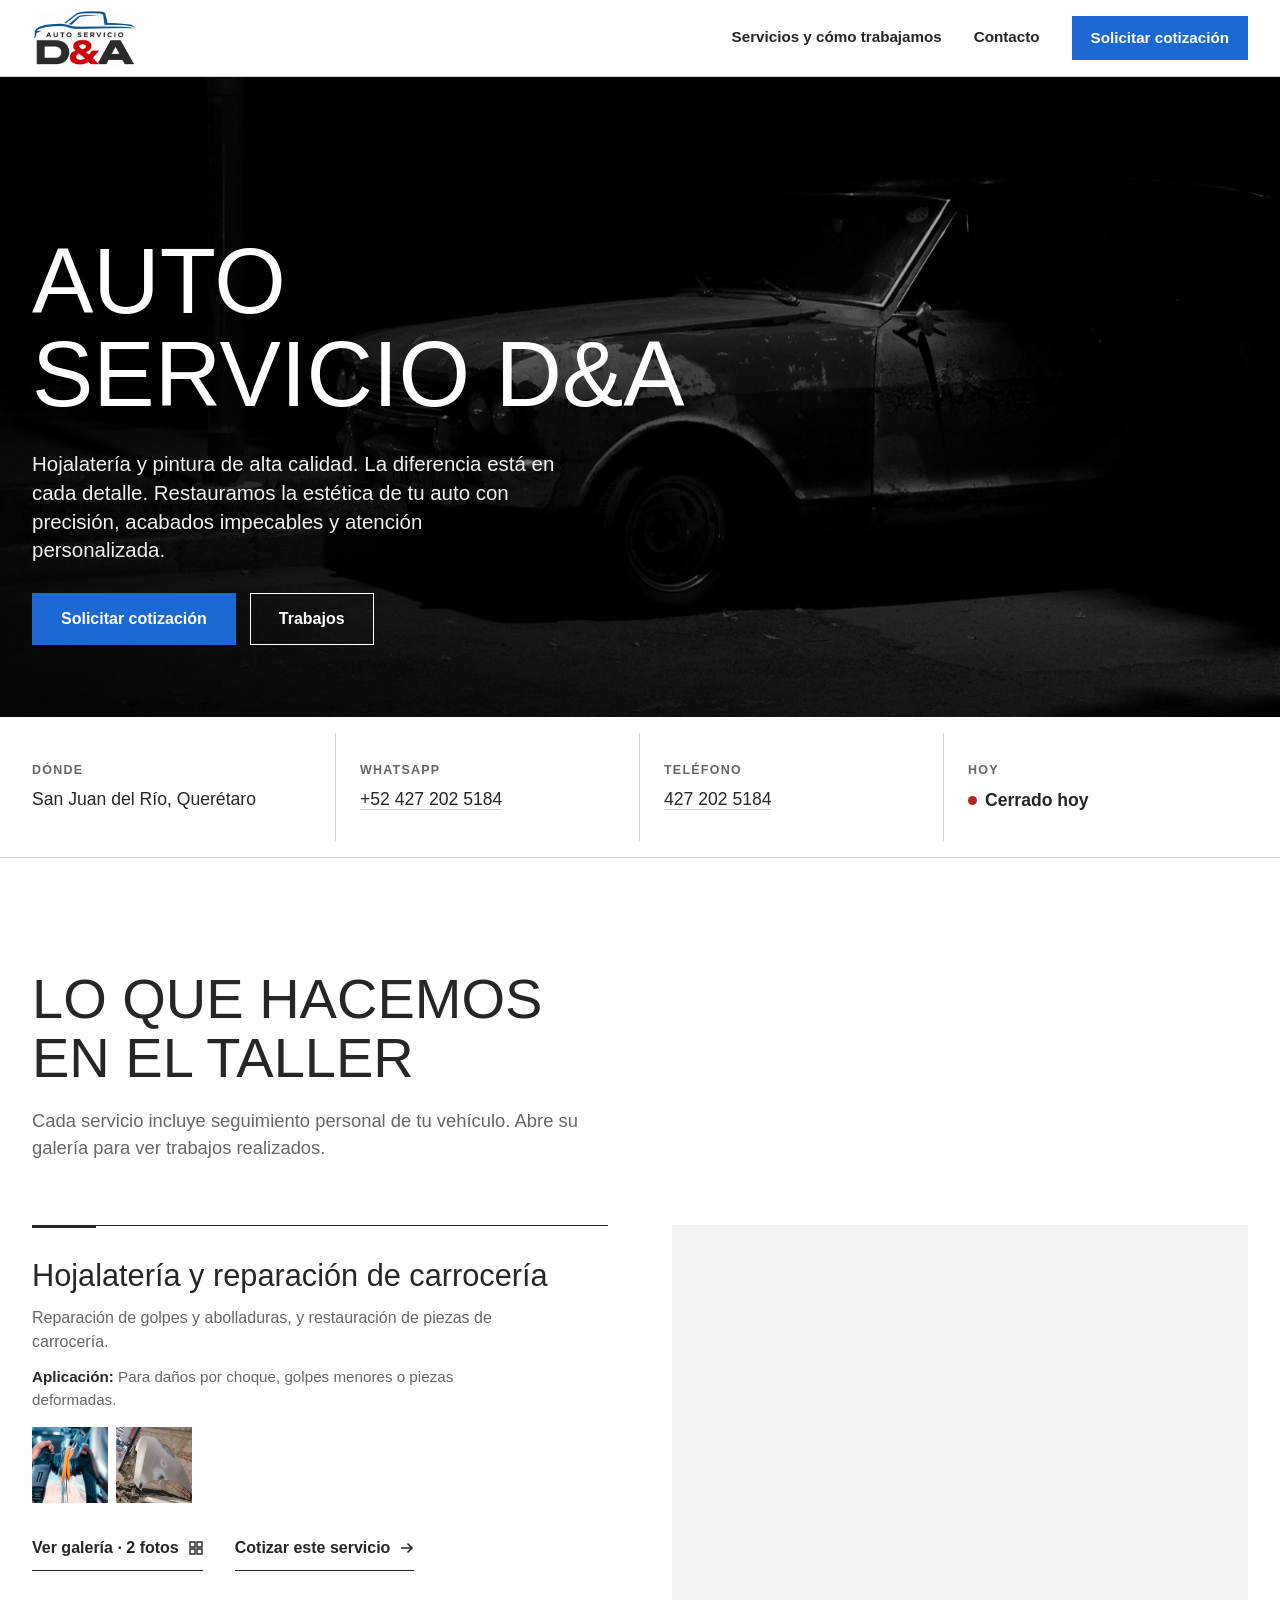
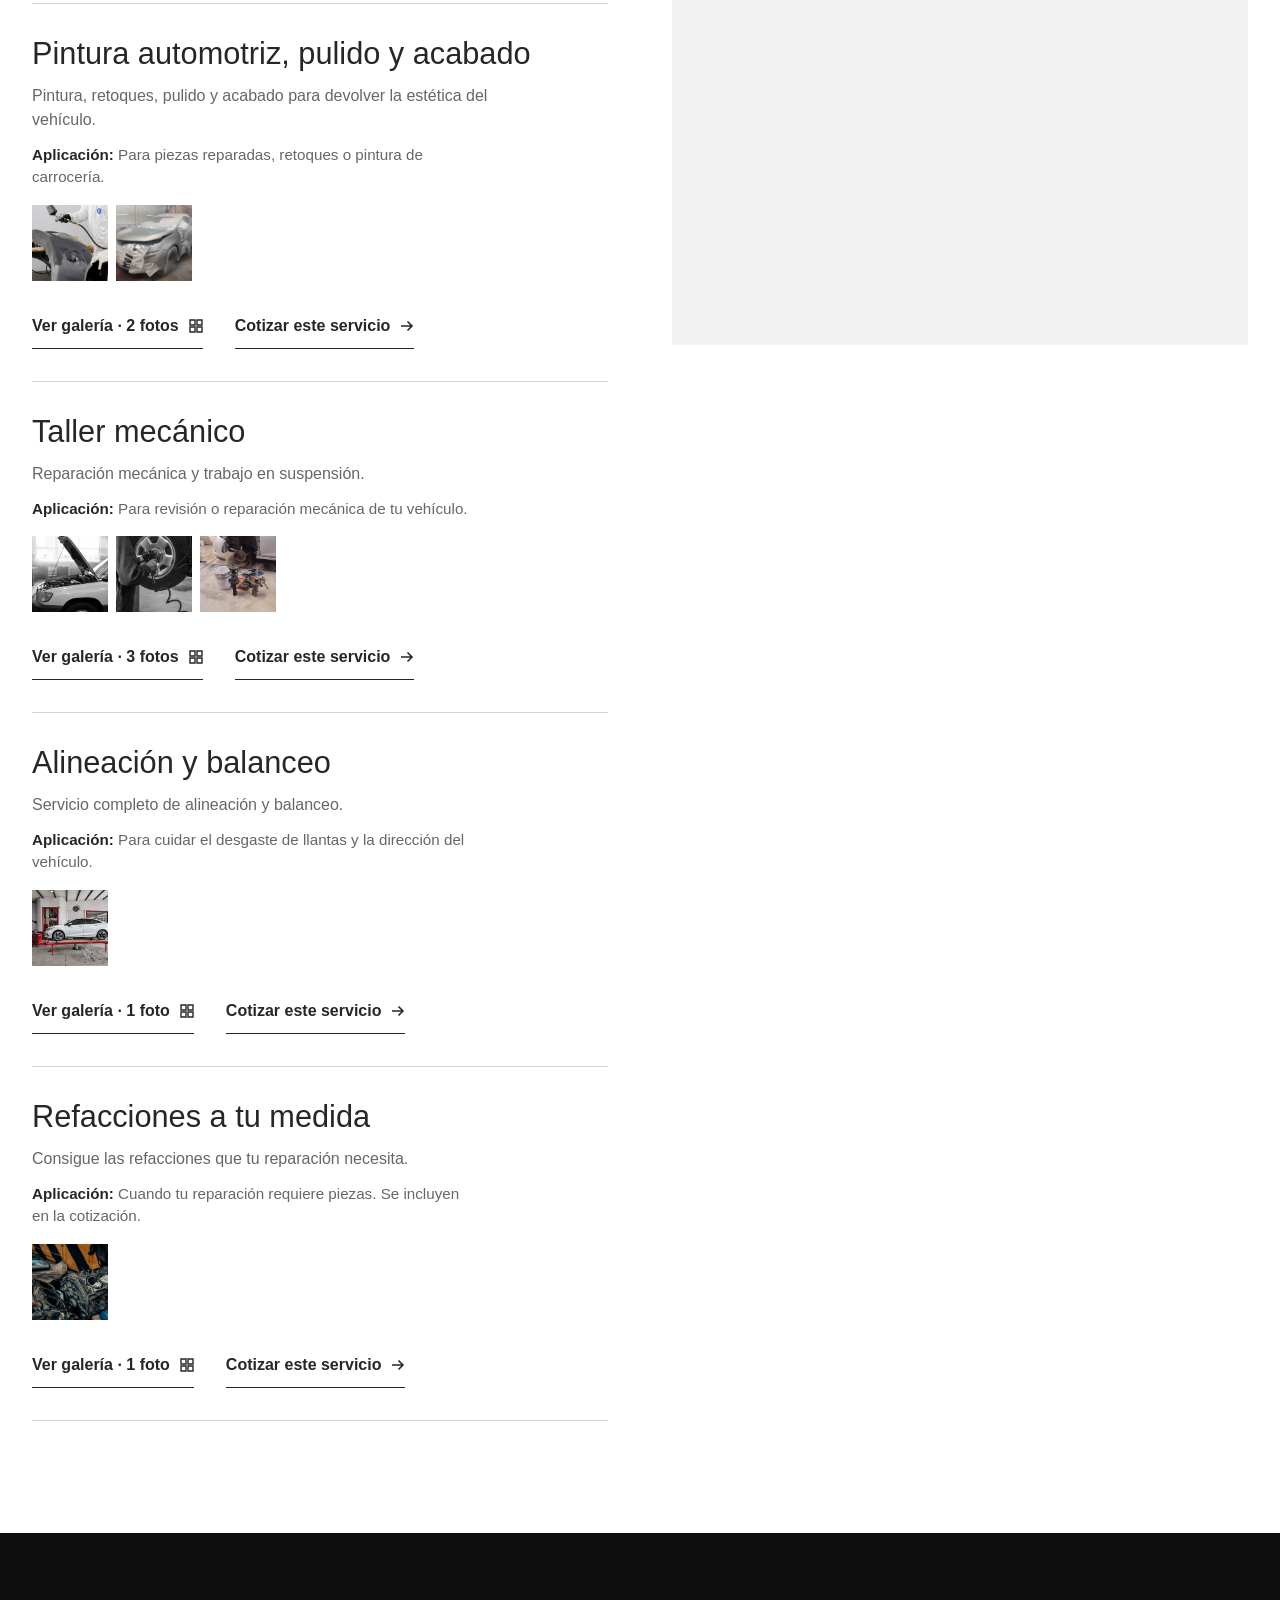
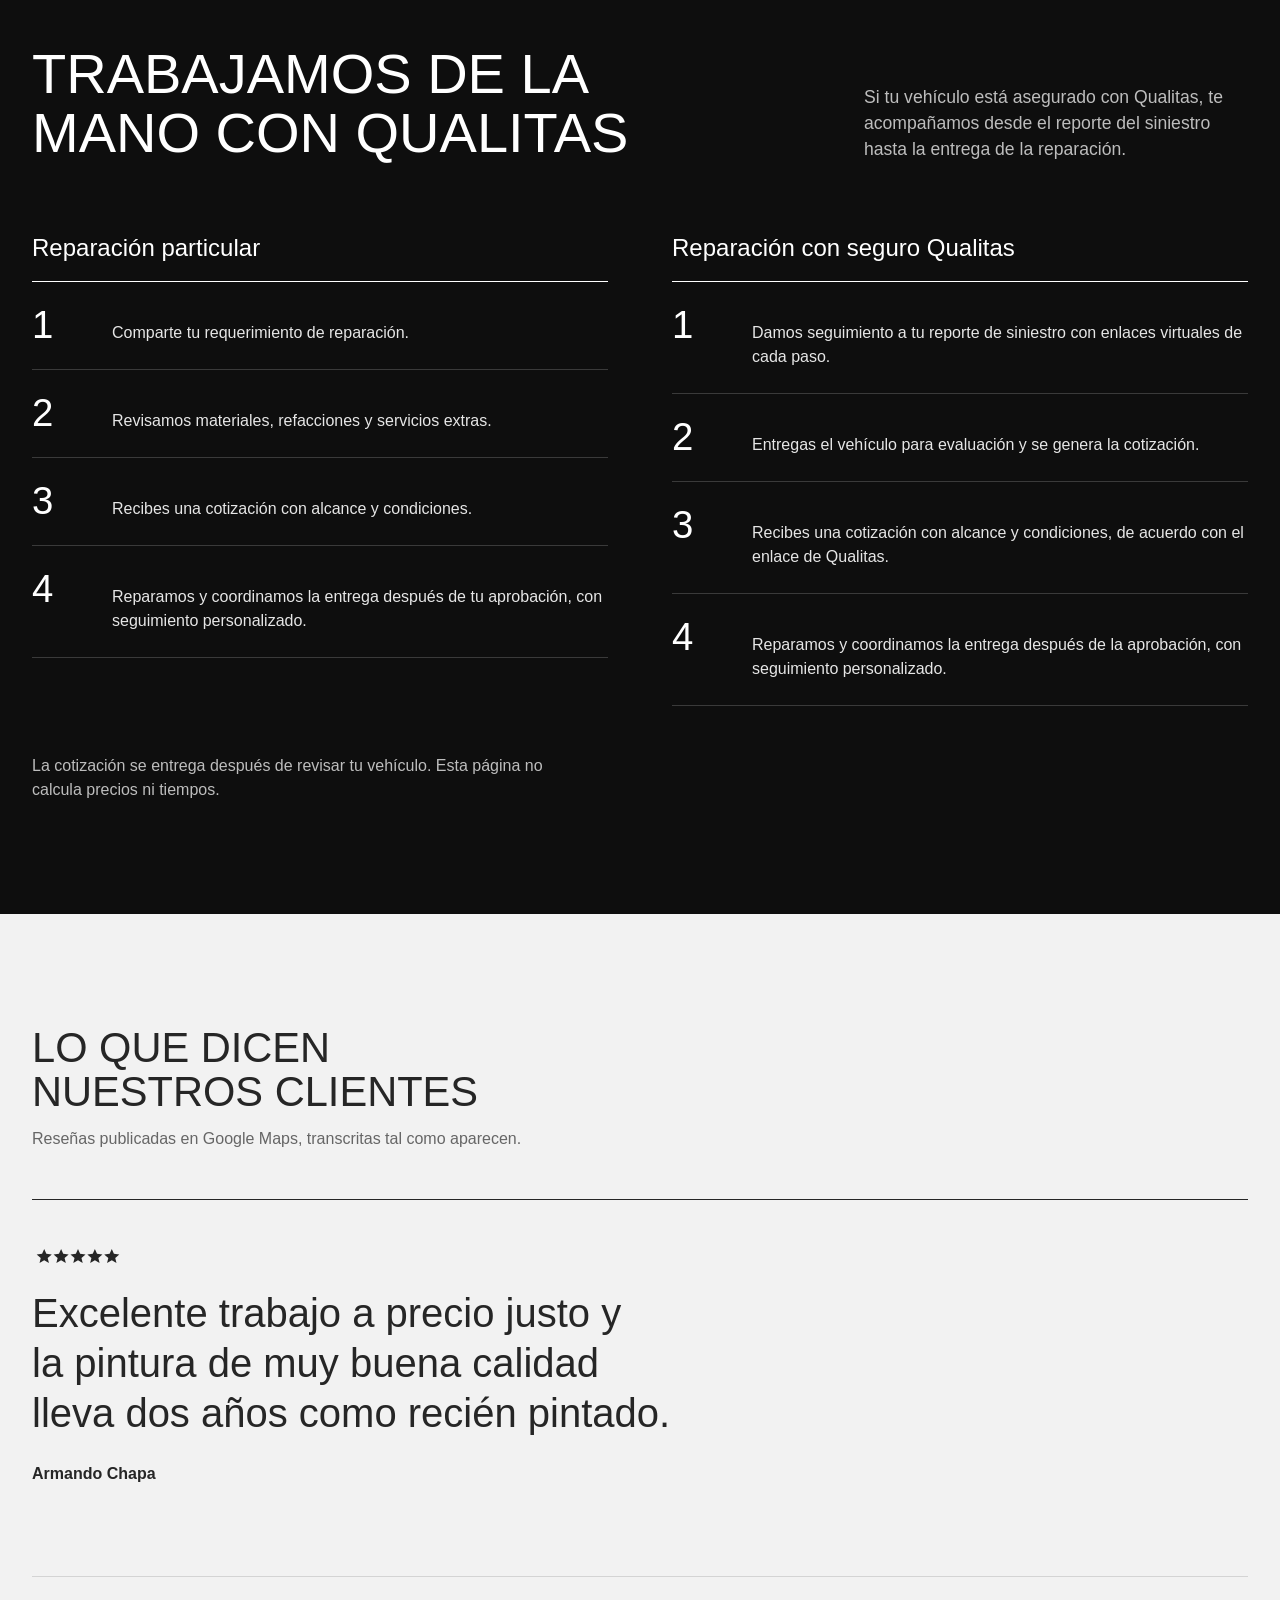
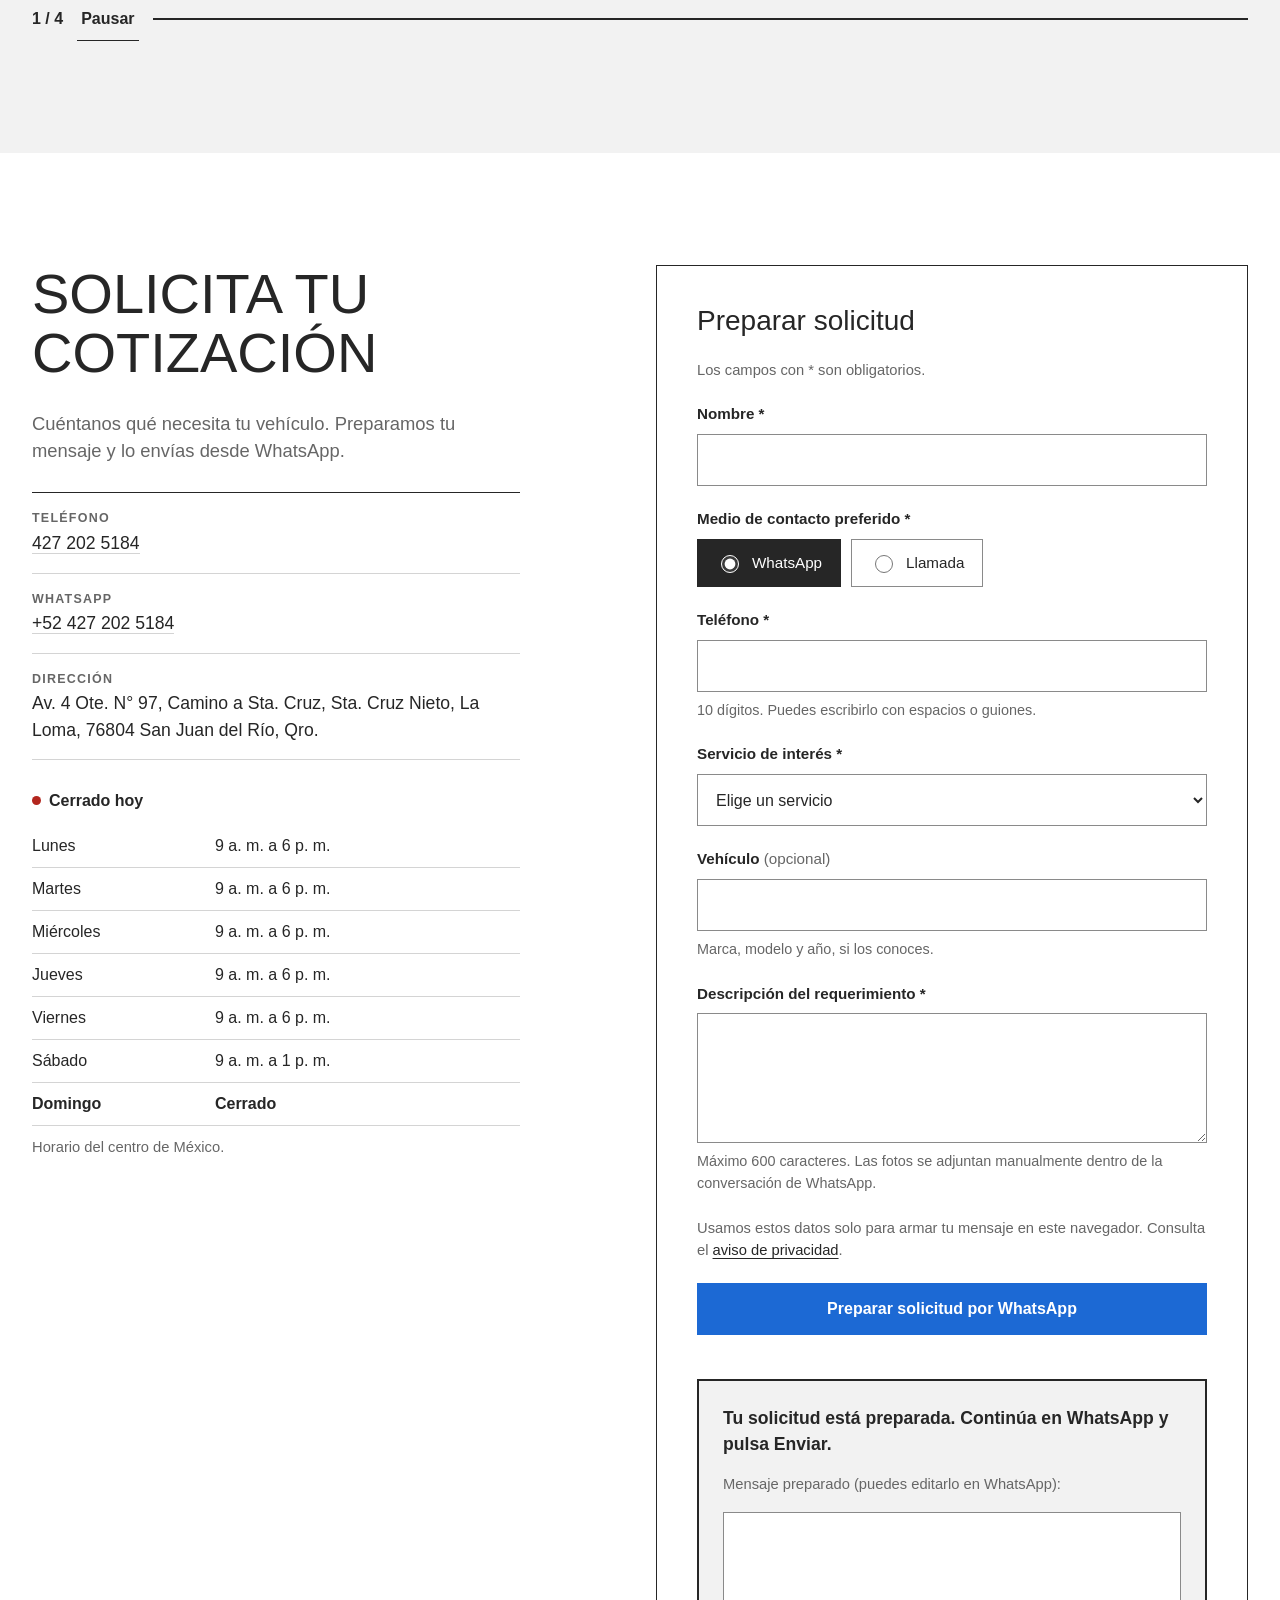
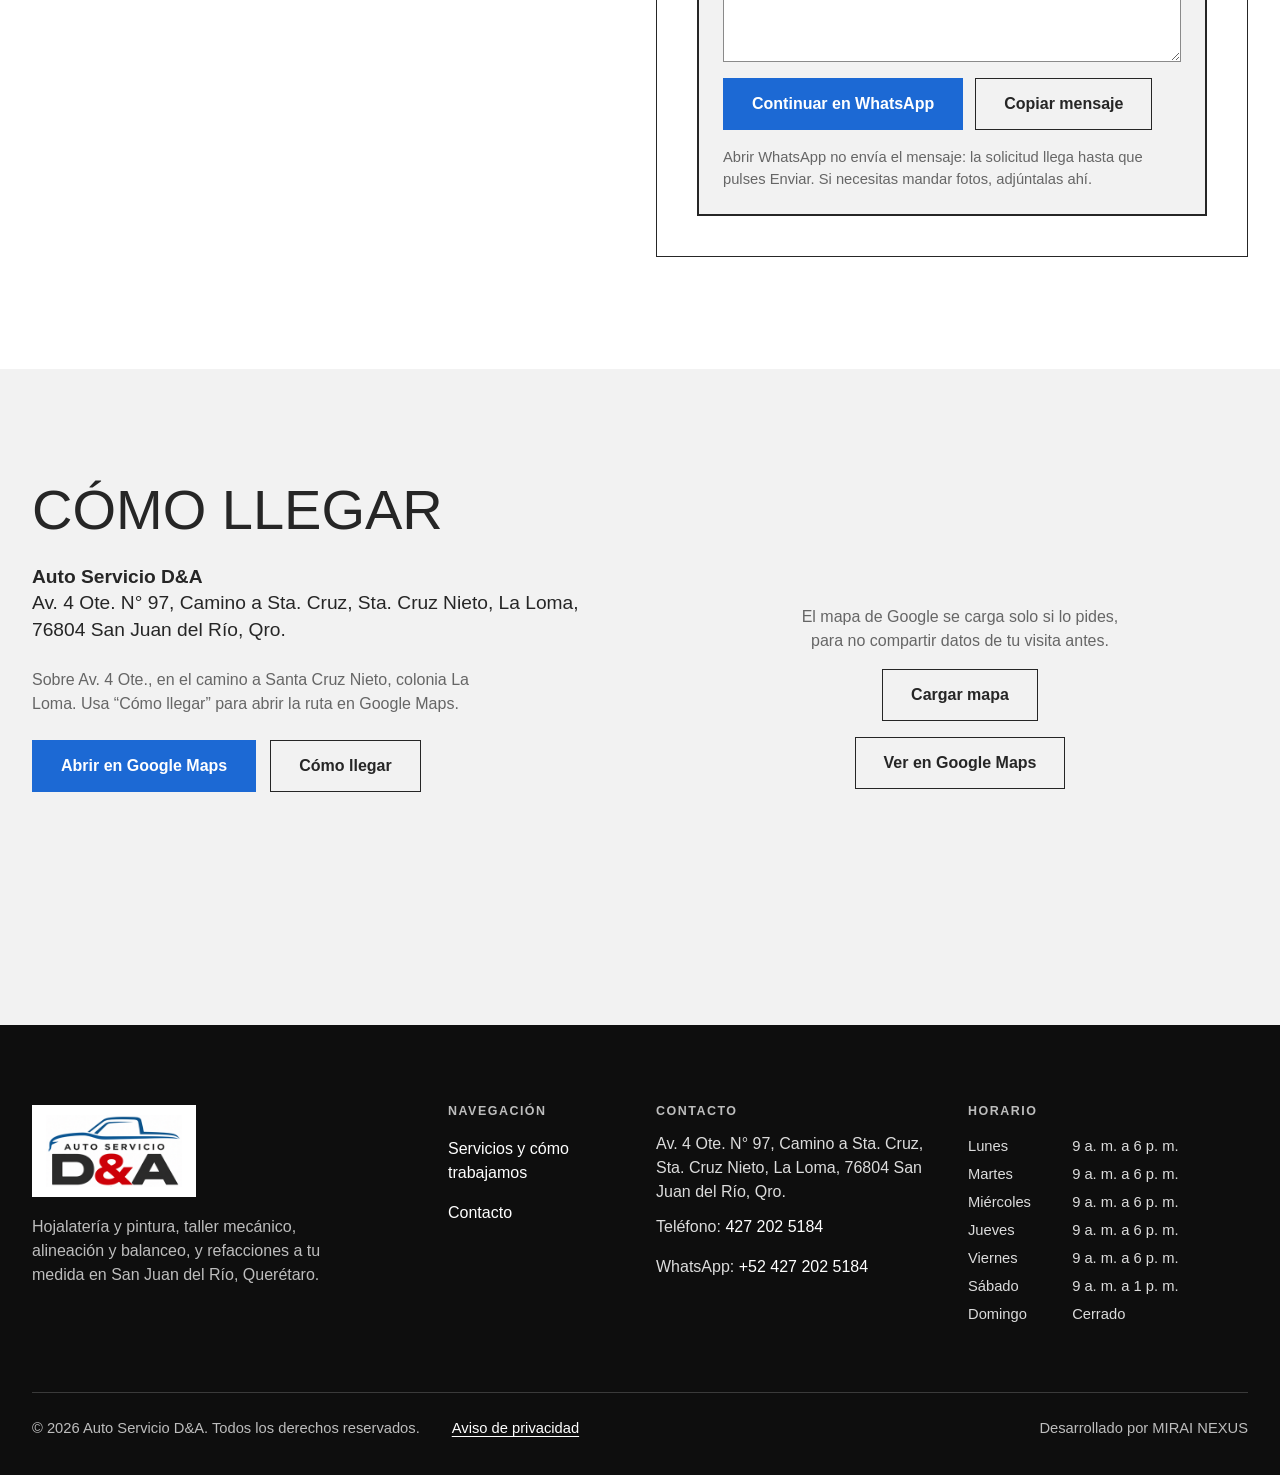
==== index.html @ dad84ac8 "Ícono de pestaña (favicon) con el logotipo - favicon.ico (16, 32 y 48 px), favicon-32.png y apple-to" ====
<!doctype html>
<html lang="es-MX">
<head>
<meta charset="utf-8">
<meta name="viewport" content="width=device-width, initial-scale=1">
<title>Auto Servicio D&amp;A | Hojalatería y pintura en San Juan del Río</title>

<meta http-equiv="Content-Security-Policy" content="default-src 'self'; img-src 'self' data:; style-src 'self' https://fonts.googleapis.com; font-src https://fonts.gstatic.com; script-src 'self'; frame-src https://www.google.com; connect-src 'none'; form-action 'none'; base-uri 'self'; object-src 'none'">
<meta name="description" content="Auto Servicio D&amp;A en San Juan del Río, Querétaro: hojalatería y pintura, taller mecánico, alineación y balanceo, y refacciones a tu medida. Solicita tu cotización por WhatsApp.">
<meta name="robots" content="noindex, nofollow">
<meta name="referrer" content="strict-origin-when-cross-origin">
<link rel="icon" href="favicon.ico" sizes="any">
<link rel="icon" type="image/png" sizes="32x32" href="img/favicon-32.png">
<link rel="apple-touch-icon" href="apple-touch-icon.png">
<meta property="og:type" content="website"><meta property="og:locale" content="es_MX">
<meta property="og:title" content="Auto Servicio D&amp;A | Hojalatería y pintura en San Juan del Río"><meta property="og:description" content="Auto Servicio D&amp;A en San Juan del Río, Querétaro: hojalatería y pintura, taller mecánico, alineación y balanceo, y refacciones a tu medida. Solicita tu cotización por WhatsApp.">
<link rel="preconnect" href="https://fonts.googleapis.com"><link rel="preconnect" href="https://fonts.gstatic.com" crossorigin><link rel="stylesheet" href="https://fonts.googleapis.com/css2?family=Archivo:wght@300;400;700&display=swap">
<link rel="stylesheet" href="css/styles.css">
</head>
<body>

<a class="skip-link" href="#contenido">Saltar al contenido</a>
<header class="site-header">
  <div class="wrap">
    <a class="brand" href="index.html#inicio" aria-label="Auto Servicio D&amp;A, inicio"><img src="img/logo-da.png" width="320" height="170" alt="Auto Servicio D&amp;A"></a>
    <button class="btn btn--sm menu-toggle js-only" id="menu-toggle" type="button" aria-expanded="false" aria-controls="site-nav">Menú</button>
    <nav class="nav" id="site-nav" aria-label="Principal">
      <a href="#servicios">Servicios y cómo trabajamos</a>
<a href="#contacto">Contacto</a>
      <a class="btn btn--primary btn--sm" href="#contacto">Solicitar cotización</a>
    </nav>
  </div>
</header>
<main id="contenido">
<section class="hero" id="inicio" aria-labelledby="h1">
  <picture class="hero__img">
    <source media="(max-width: 719px)" srcset="img/portada-alta-480.jpg 480w, img/portada-alta-800.jpg 800w, img/portada-alta-1080.jpg 1080w" sizes="100vw">
    <img src="img/portada-ancha-1200.jpg" srcset="img/portada-ancha-800.jpg 800w, img/portada-ancha-1200.jpg 1200w, img/portada-ancha-1600.jpg 1600w, img/portada-ancha-2000.jpg 2000w" sizes="100vw"
         width="3940" height="2500" alt="Auto clásico con la pintura desgastada, estacionado de noche en una calle" fetchpriority="high">
  </picture>
  <div class="wrap hero__inner">
    <h1 id="h1" class="hero__title"><span class="title-line"><span class="title-ink">Auto</span></span> <span class="title-line"><span class="title-ink">Servicio D&amp;A</span></span></h1>
    <p class="hero__lead">Hojalatería y pintura de alta calidad. La diferencia está en cada detalle. Restauramos la estética de tu auto con precisión, acabados impecables y atención personalizada.</p>
    <div class="hero__ctas">
      <a class="btn btn--primary" href="#contacto">Solicitar cotización</a>
      <a class="btn btn--light" href="#servicios">Trabajos</a>
    </div>
  </div>
</section>

<section class="facts-bar" aria-label="Datos del taller">
  <dl class="wrap">
    <div class="fact"><dt>Dónde</dt><dd>San Juan del Río, Querétaro</dd></div>
    <div class="fact"><dt>WhatsApp</dt><dd><a href="https://wa.me/524272025184" target="_blank" rel="noopener">+52 427 202 5184</a></dd></div>
    <div class="fact"><dt>Teléfono</dt><dd><a href="tel:+524272025184">427 202 5184</a></dd></div>
    <div class="fact"><dt>Hoy</dt><dd><span class="status" data-open-status data-open=""></span> <span data-today-hours></span></dd></div>
  </dl>
</section>

<section class="section" id="servicios" aria-labelledby="h-servicios">
  <div class="wrap">
    <div class="section__head">
      <h2 id="h-servicios">Lo que hacemos en el taller</h2>
      <p class="lead">Cada servicio incluye seguimiento personal de tu vehículo. Abre su galería para ver trabajos realizados.</p>
    </div>
<div class="svc-wrap"><ul class="svc-list"><li class="svc is-active" data-svc="hojalateria">
  <h3>Hojalatería y reparación de carrocería</h3>
  <p>Reparación de golpes y abolladuras, y restauración de piezas de carrocería.</p>
  <p class="svc__use"><strong>Aplicación:</strong> Para daños por choque, golpes menores o piezas deformadas.</p>
  <div class="svc__imgs"><img class="svc__img" data-foco="50% 62%" src="img/pulido-carroceria-800.jpg" srcset="img/pulido-carroceria-480.jpg 480w, img/pulido-carroceria-800.jpg 800w, img/pulido-carroceria-1200.jpg 1200w" sizes="100vw" width="800" height="2096" alt="Pulido de la carrocería de un auto oscuro con pulidora orbital" loading="lazy" decoding="async"></div>
  <div class="svc__gallery">
    <div class="thumbs"><a class="thumb" href="img/pulido-carroceria-1200.jpg" data-gal="hojalateria" data-index="0" aria-label="Ver foto 1 de 2 de Hojalatería y reparación de carrocería"><img data-foco="50% 62%" src="img/pulido-carroceria-480.jpg" width="480" height="1258" alt="" loading="lazy" decoding="async"></a><a class="thumb" href="img/cofre-preparacion-1200.jpg" data-gal="hojalateria" data-index="1" aria-label="Ver foto 2 de 2 de Hojalatería y reparación de carrocería"><img src="img/cofre-preparacion-480.jpg" width="480" height="270" alt="" loading="lazy" decoding="async"></a></div>
  </div>
  <div class="svc__actions">
    <a class="link-arrow" href="img/pulido-carroceria-1200.jpg" data-gal="hojalateria" data-index="0">Ver galería · 2 fotos <svg viewBox="0 0 14 14" aria-hidden="true"><path d="M1 1h5v5H1zM8 1h5v5H8zM1 8h5v5H1zM8 8h5v5H8z" fill="none" stroke="currentColor" stroke-width="1.4"/></svg></a>
    <a class="link-arrow" href="#contacto" data-service="Hojalatería y reparación de carrocería">Cotizar este servicio <svg viewBox="0 0 14 14" aria-hidden="true"><path d="M1 7h11M7.5 2.5 12 7l-4.5 4.5" fill="none" stroke="currentColor" stroke-width="1.6"/></svg></a>
  </div>
</li>
<li class="svc" data-svc="pintura">
  <h3>Pintura automotriz, pulido y acabado</h3>
  <p>Pintura, retoques, pulido y acabado para devolver la estética del vehículo.</p>
  <p class="svc__use"><strong>Aplicación:</strong> Para piezas reparadas, retoques o pintura de carrocería.</p>
  <div class="svc__imgs"><img class="svc__img" src="img/pintura-defensa-800.jpg" srcset="img/pintura-defensa-480.jpg 480w, img/pintura-defensa-800.jpg 800w, img/pintura-defensa-1200.jpg 1200w" sizes="100vw" width="800" height="787" alt="Pintor con traje protector aplicando pintura a una defensa con pistola de aire" loading="lazy" decoding="async"></div>
  <div class="svc__gallery">
    <div class="thumbs"><a class="thumb" href="img/pintura-defensa-1200.jpg" data-gal="pintura" data-index="0" aria-label="Ver foto 1 de 2 de Pintura automotriz, pulido y acabado"><img src="img/pintura-defensa-480.jpg" width="480" height="472" alt="" loading="lazy" decoding="async"></a><a class="thumb" href="img/pintura-cabina-1600.jpg" data-gal="pintura" data-index="1" aria-label="Ver foto 2 de 2 de Pintura automotriz, pulido y acabado"><img src="img/pintura-cabina-480.jpg" width="480" height="360" alt="" loading="lazy" decoding="async"></a></div>
  </div>
  <div class="svc__actions">
    <a class="link-arrow" href="img/pintura-defensa-1200.jpg" data-gal="pintura" data-index="0">Ver galería · 2 fotos <svg viewBox="0 0 14 14" aria-hidden="true"><path d="M1 1h5v5H1zM8 1h5v5H8zM1 8h5v5H1zM8 8h5v5H8z" fill="none" stroke="currentColor" stroke-width="1.4"/></svg></a>
    <a class="link-arrow" href="#contacto" data-service="Pintura automotriz, pulido y acabado">Cotizar este servicio <svg viewBox="0 0 14 14" aria-hidden="true"><path d="M1 7h11M7.5 2.5 12 7l-4.5 4.5" fill="none" stroke="currentColor" stroke-width="1.6"/></svg></a>
  </div>
</li>
<li class="svc" data-svc="mecanico">
  <h3>Taller mecánico</h3>
  <p>Reparación mecánica y trabajo en suspensión.</p>
  <p class="svc__use"><strong>Aplicación:</strong> Para revisión o reparación mecánica de tu vehículo.</p>
  <div class="svc__imgs svc__imgs--2"><img class="svc__img" src="img/motor-cofre-800.jpg" srcset="img/motor-cofre-480.jpg 480w, img/motor-cofre-800.jpg 800w, img/motor-cofre-1200.jpg 1200w" sizes="50vw" width="800" height="1200" alt="Camioneta blanca con el cofre abierto y el motor a la vista dentro de un taller" loading="lazy" decoding="async"><img class="svc__img" src="img/llanta-impacto-800.jpg" srcset="img/llanta-impacto-480.jpg 480w, img/llanta-impacto-800.jpg 800w, img/llanta-impacto-1200.jpg 1200w" sizes="50vw" width="800" height="1200" alt="Mecánico aflojando las tuercas de una llanta con pistola de impacto" loading="lazy" decoding="async"></div>
  <div class="svc__gallery">
    <div class="thumbs"><a class="thumb" href="img/motor-cofre-1200.jpg" data-gal="mecanico" data-index="0" aria-label="Ver foto 1 de 3 de Taller mecánico"><img src="img/motor-cofre-480.jpg" width="480" height="720" alt="" loading="lazy" decoding="async"></a><a class="thumb" href="img/llanta-impacto-1200.jpg" data-gal="mecanico" data-index="1" aria-label="Ver foto 2 de 3 de Taller mecánico"><img src="img/llanta-impacto-480.jpg" width="480" height="720" alt="" loading="lazy" decoding="async"></a><a class="thumb" href="img/suspension-desmontada-800.jpg" data-gal="mecanico" data-index="2" aria-label="Ver foto 3 de 3 de Taller mecánico"><img src="img/suspension-desmontada-480.jpg" width="480" height="854" alt="" loading="lazy" decoding="async"></a></div>
  </div>
  <div class="svc__actions">
    <a class="link-arrow" href="img/motor-cofre-1200.jpg" data-gal="mecanico" data-index="0">Ver galería · 3 fotos <svg viewBox="0 0 14 14" aria-hidden="true"><path d="M1 1h5v5H1zM8 1h5v5H8zM1 8h5v5H1zM8 8h5v5H8z" fill="none" stroke="currentColor" stroke-width="1.4"/></svg></a>
    <a class="link-arrow" href="#contacto" data-service="Taller mecánico">Cotizar este servicio <svg viewBox="0 0 14 14" aria-hidden="true"><path d="M1 7h11M7.5 2.5 12 7l-4.5 4.5" fill="none" stroke="currentColor" stroke-width="1.6"/></svg></a>
  </div>
</li>
<li class="svc" data-svc="alineacion">
  <h3>Alineación y balanceo</h3>
  <p>Servicio completo de alineación y balanceo.</p>
  <p class="svc__use"><strong>Aplicación:</strong> Para cuidar el desgaste de llantas y la dirección del vehículo.</p>
  <div class="svc__imgs"><img class="svc__img" src="img/alineacion-plataforma-800.jpg" srcset="img/alineacion-plataforma-480.jpg 480w, img/alineacion-plataforma-800.jpg 800w, img/alineacion-plataforma-1200.jpg 1200w" sizes="100vw" width="800" height="450" alt="Auto blanco sobre la plataforma de alineación con sensores en las ruedas, en el taller" loading="lazy" decoding="async"></div>
  <div class="svc__gallery">
    <div class="thumbs"><a class="thumb" href="img/alineacion-plataforma-1200.jpg" data-gal="alineacion" data-index="0" aria-label="Ver foto 1 de 1 de Alineación y balanceo"><img src="img/alineacion-plataforma-480.jpg" width="480" height="270" alt="" loading="lazy" decoding="async"></a></div>
  </div>
  <div class="svc__actions">
    <a class="link-arrow" href="img/alineacion-plataforma-1200.jpg" data-gal="alineacion" data-index="0">Ver galería · 1 foto <svg viewBox="0 0 14 14" aria-hidden="true"><path d="M1 1h5v5H1zM8 1h5v5H8zM1 8h5v5H1zM8 8h5v5H8z" fill="none" stroke="currentColor" stroke-width="1.4"/></svg></a>
    <a class="link-arrow" href="#contacto" data-service="Alineación y balanceo">Cotizar este servicio <svg viewBox="0 0 14 14" aria-hidden="true"><path d="M1 7h11M7.5 2.5 12 7l-4.5 4.5" fill="none" stroke="currentColor" stroke-width="1.6"/></svg></a>
  </div>
</li>
<li class="svc" data-svc="refacciones">
  <h3>Refacciones a tu medida</h3>
  <p>Consigue las refacciones que tu reparación necesita.</p>
  <p class="svc__use"><strong>Aplicación:</strong> Cuando tu reparación requiere piezas. Se incluyen en la cotización.</p>
  <div class="svc__imgs"><img class="svc__img" src="img/refacciones-motor-800.jpg" srcset="img/refacciones-motor-480.jpg 480w, img/refacciones-motor-800.jpg 800w, img/refacciones-motor-1200.jpg 1200w" sizes="100vw" width="800" height="1067" alt="Bloques de motor desmontados sobre una mesa de trabajo" loading="lazy" decoding="async"></div>
  <div class="svc__gallery">
    <div class="thumbs"><a class="thumb" href="img/refacciones-motor-1200.jpg" data-gal="refacciones" data-index="0" aria-label="Ver foto 1 de 1 de Refacciones a tu medida"><img src="img/refacciones-motor-480.jpg" width="480" height="640" alt="" loading="lazy" decoding="async"></a></div>
  </div>
  <div class="svc__actions">
    <a class="link-arrow" href="img/refacciones-motor-1200.jpg" data-gal="refacciones" data-index="0">Ver galería · 1 foto <svg viewBox="0 0 14 14" aria-hidden="true"><path d="M1 1h5v5H1zM8 1h5v5H8zM1 8h5v5H1zM8 8h5v5H8z" fill="none" stroke="currentColor" stroke-width="1.4"/></svg></a>
    <a class="link-arrow" href="#contacto" data-service="Refacciones a tu medida">Cotizar este servicio <svg viewBox="0 0 14 14" aria-hidden="true"><path d="M1 7h11M7.5 2.5 12 7l-4.5 4.5" fill="none" stroke="currentColor" stroke-width="1.6"/></svg></a>
  </div>
</li></ul><div class="svc-preview" aria-hidden="true"><div class="svc-shot is-active" data-for="hojalateria"><img data-foco="50% 62%" src="img/pulido-carroceria-800.jpg" srcset="img/pulido-carroceria-480.jpg 480w, img/pulido-carroceria-800.jpg 800w, img/pulido-carroceria-1200.jpg 1200w" sizes="560px" alt="" decoding="async"></div><div class="svc-shot" data-for="pintura"><img src="img/pintura-defensa-800.jpg" srcset="img/pintura-defensa-480.jpg 480w, img/pintura-defensa-800.jpg 800w, img/pintura-defensa-1200.jpg 1200w" sizes="560px" alt="" loading="lazy" decoding="async"></div><div class="svc-shot svc-shot--2" data-for="mecanico"><img src="img/motor-cofre-800.jpg" srcset="img/motor-cofre-480.jpg 480w, img/motor-cofre-800.jpg 800w, img/motor-cofre-1200.jpg 1200w" sizes="280px" alt="" loading="lazy" decoding="async"><img src="img/llanta-impacto-800.jpg" srcset="img/llanta-impacto-480.jpg 480w, img/llanta-impacto-800.jpg 800w, img/llanta-impacto-1200.jpg 1200w" sizes="280px" alt="" loading="lazy" decoding="async"></div><div class="svc-shot" data-for="alineacion"><img src="img/alineacion-plataforma-800.jpg" srcset="img/alineacion-plataforma-480.jpg 480w, img/alineacion-plataforma-800.jpg 800w, img/alineacion-plataforma-1200.jpg 1200w" sizes="560px" alt="" loading="lazy" decoding="async"></div><div class="svc-shot" data-for="refacciones"><img src="img/refacciones-motor-800.jpg" srcset="img/refacciones-motor-480.jpg 480w, img/refacciones-motor-800.jpg 800w, img/refacciones-motor-1200.jpg 1200w" sizes="560px" alt="" loading="lazy" decoding="async"></div></div></div>
  </div>
</section>

<section class="section section--dark on-dark" id="como-trabajamos" aria-labelledby="h-proceso">
  <div class="wrap">
    <div class="qualitas">
      <h2 id="h-proceso">Trabajamos de la mano con Qualitas</h2>
      <p>Si tu vehículo está asegurado con Qualitas, te acompañamos desde el reporte del siniestro hasta la entrega de la reparación.</p>
    </div>
    <div class="process">
      <div class="process__col">
        <h3>Reparación particular</h3>
        <ol class="steps">
<li><span>Comparte tu requerimiento de reparación.</span></li>
<li><span>Revisamos materiales, refacciones y servicios extras.</span></li>
<li><span>Recibes una cotización con alcance y condiciones.</span></li>
<li><span>Reparamos y coordinamos la entrega después de tu aprobación, con seguimiento personalizado.</span></li>
        </ol>
      </div>
      <div class="process__col">
        <h3>Reparación con seguro Qualitas</h3>
        <ol class="steps">
<li><span>Damos seguimiento a tu reporte de siniestro con enlaces virtuales de cada paso.</span></li>
<li><span>Entregas el vehículo para evaluación y se genera la cotización.</span></li>
<li><span>Recibes una cotización con alcance y condiciones, de acuerdo con el enlace de Qualitas.</span></li>
<li><span>Reparamos y coordinamos la entrega después de la aprobación, con seguimiento personalizado.</span></li>
        </ol>
      </div>
    </div>
    <p class="process__note">La cotización se entrega después de revisar tu vehículo. Esta página no calcula precios ni tiempos.</p>
  </div>
</section>

<dialog class="lightbox" id="lightbox" aria-labelledby="lb-title">
  <div class="lightbox__head">
    <div>
      <h3 id="lb-title" data-lb-title></h3>
      <p class="lightbox__count" data-lb-count aria-live="polite"></p>
    </div>
    <button class="lightbox__close" type="button" data-lb-close aria-label="Cerrar galería"><svg viewBox="0 0 14 14" aria-hidden="true"><path d="M2 2l10 10M12 2 2 12" fill="none" stroke="currentColor" stroke-width="1.6"/></svg></button>
  </div>
  <figure class="lightbox__figure">
    <img data-lb-img alt="" width="1200" height="800">
    <figcaption data-lb-pie></figcaption>
  </figure>
  <div class="lightbox__nav">
    <button class="carousel__btn carousel__btn--light" type="button" data-lb-prev aria-label="Foto anterior"><svg viewBox="0 0 14 14" aria-hidden="true"><path d="M13 7H2M6.5 2.5 2 7l4.5 4.5" fill="none" stroke="currentColor" stroke-width="1.6"/></svg></button>
    <div class="lightbox__strip" data-lb-strip></div>
    <button class="carousel__btn carousel__btn--light" type="button" data-lb-next aria-label="Foto siguiente"><svg viewBox="0 0 14 14" aria-hidden="true"><path d="M1 7h11M7.5 2.5 12 7l-4.5 4.5" fill="none" stroke="currentColor" stroke-width="1.6"/></svg></button>
  </div>
</dialog>

<section class="section section--alt" id="resenas" aria-labelledby="h-resenas">
  <div class="wrap reviews">
    <div class="reviews__head">
      <h2 id="h-resenas">Lo que dicen nuestros clientes</h2>
      <p class="reviews__src">Reseñas publicadas en Google Maps, transcritas tal como aparecen.</p>
    </div>
<div class="carousel" id="reviews-carousel" role="region" aria-roledescription="carrusel" aria-label="Opiniones de clientes">
  <div class="carousel__viewport">
    <div class="carousel__track" id="reviews-track" aria-live="off">
<figure class="review" role="group" aria-roledescription="opinión" aria-label="1 de 4">
  <svg class="stars" viewBox="0 0 94 18" role="img" aria-label="5 de 5 estrellas" fill="currentColor"><polygon transform="translate(0 0)" points="9,1 11.4,6.6 17.5,7.2 12.9,11.2 14.3,17 9,13.9 3.7,17 5.1,11.2 0.5,7.2 6.6,6.6"/><polygon transform="translate(19 0)" points="9,1 11.4,6.6 17.5,7.2 12.9,11.2 14.3,17 9,13.9 3.7,17 5.1,11.2 0.5,7.2 6.6,6.6"/><polygon transform="translate(38 0)" points="9,1 11.4,6.6 17.5,7.2 12.9,11.2 14.3,17 9,13.9 3.7,17 5.1,11.2 0.5,7.2 6.6,6.6"/><polygon transform="translate(57 0)" points="9,1 11.4,6.6 17.5,7.2 12.9,11.2 14.3,17 9,13.9 3.7,17 5.1,11.2 0.5,7.2 6.6,6.6"/><polygon transform="translate(76 0)" points="9,1 11.4,6.6 17.5,7.2 12.9,11.2 14.3,17 9,13.9 3.7,17 5.1,11.2 0.5,7.2 6.6,6.6"/></svg>
  <blockquote><p>Excelente trabajo a precio justo y la pintura de muy buena calidad lleva dos años como recién pintado.</p></blockquote>
  <figcaption>Armando Chapa</figcaption>
</figure>
<figure class="review" role="group" aria-roledescription="opinión" aria-label="2 de 4">
  <svg class="stars" viewBox="0 0 94 18" role="img" aria-label="5 de 5 estrellas" fill="currentColor"><polygon transform="translate(0 0)" points="9,1 11.4,6.6 17.5,7.2 12.9,11.2 14.3,17 9,13.9 3.7,17 5.1,11.2 0.5,7.2 6.6,6.6"/><polygon transform="translate(19 0)" points="9,1 11.4,6.6 17.5,7.2 12.9,11.2 14.3,17 9,13.9 3.7,17 5.1,11.2 0.5,7.2 6.6,6.6"/><polygon transform="translate(38 0)" points="9,1 11.4,6.6 17.5,7.2 12.9,11.2 14.3,17 9,13.9 3.7,17 5.1,11.2 0.5,7.2 6.6,6.6"/><polygon transform="translate(57 0)" points="9,1 11.4,6.6 17.5,7.2 12.9,11.2 14.3,17 9,13.9 3.7,17 5.1,11.2 0.5,7.2 6.6,6.6"/><polygon transform="translate(76 0)" points="9,1 11.4,6.6 17.5,7.2 12.9,11.2 14.3,17 9,13.9 3.7,17 5.1,11.2 0.5,7.2 6.6,6.6"/></svg>
  <blockquote><p>Excelente servicio, me arreglaron facia de kia forte en minutos y a un súper precio. Altamente Recomendado …</p></blockquote>
  <figcaption>Manolo Sánchez</figcaption>
</figure>
<figure class="review" role="group" aria-roledescription="opinión" aria-label="3 de 4">
  <svg class="stars" viewBox="0 0 94 18" role="img" aria-label="5 de 5 estrellas" fill="currentColor"><polygon transform="translate(0 0)" points="9,1 11.4,6.6 17.5,7.2 12.9,11.2 14.3,17 9,13.9 3.7,17 5.1,11.2 0.5,7.2 6.6,6.6"/><polygon transform="translate(19 0)" points="9,1 11.4,6.6 17.5,7.2 12.9,11.2 14.3,17 9,13.9 3.7,17 5.1,11.2 0.5,7.2 6.6,6.6"/><polygon transform="translate(38 0)" points="9,1 11.4,6.6 17.5,7.2 12.9,11.2 14.3,17 9,13.9 3.7,17 5.1,11.2 0.5,7.2 6.6,6.6"/><polygon transform="translate(57 0)" points="9,1 11.4,6.6 17.5,7.2 12.9,11.2 14.3,17 9,13.9 3.7,17 5.1,11.2 0.5,7.2 6.6,6.6"/><polygon transform="translate(76 0)" points="9,1 11.4,6.6 17.5,7.2 12.9,11.2 14.3,17 9,13.9 3.7,17 5.1,11.2 0.5,7.2 6.6,6.6"/></svg>
  <blockquote><p>Me gusta por qué dan un buen servicio y son muy amables y queda uno bien con el trabajo que hacen exelente</p></blockquote>
  <figcaption>Manuel Mota</figcaption>
</figure>
<figure class="review" role="group" aria-roledescription="opinión" aria-label="4 de 4">
  <svg class="stars" viewBox="0 0 94 18" role="img" aria-label="5 de 5 estrellas" fill="currentColor"><polygon transform="translate(0 0)" points="9,1 11.4,6.6 17.5,7.2 12.9,11.2 14.3,17 9,13.9 3.7,17 5.1,11.2 0.5,7.2 6.6,6.6"/><polygon transform="translate(19 0)" points="9,1 11.4,6.6 17.5,7.2 12.9,11.2 14.3,17 9,13.9 3.7,17 5.1,11.2 0.5,7.2 6.6,6.6"/><polygon transform="translate(38 0)" points="9,1 11.4,6.6 17.5,7.2 12.9,11.2 14.3,17 9,13.9 3.7,17 5.1,11.2 0.5,7.2 6.6,6.6"/><polygon transform="translate(57 0)" points="9,1 11.4,6.6 17.5,7.2 12.9,11.2 14.3,17 9,13.9 3.7,17 5.1,11.2 0.5,7.2 6.6,6.6"/><polygon transform="translate(76 0)" points="9,1 11.4,6.6 17.5,7.2 12.9,11.2 14.3,17 9,13.9 3.7,17 5.1,11.2 0.5,7.2 6.6,6.6"/></svg>
  <blockquote><p>Excelente atencion ,entregan muy bien su trabajo</p></blockquote>
  <figcaption>jose antonio ramirez</figcaption>
</figure>
    </div>
  </div>
  <div class="carousel__controls js-only">
    <span class="carousel__count" aria-hidden="true"><span data-carousel-current>1</span> / 4</span>
    <button class="carousel__toggle" type="button" data-carousel-toggle>Pausar</button>
    <span class="carousel__progress" aria-hidden="true"><span data-carousel-bar></span></span>
  </div>
</div>
  </div>
</section>

<section class="section" id="contacto" aria-labelledby="h-contacto">
  <div class="wrap contact">
    <div class="contact__info">
      <h2 id="h-contacto">Solicita tu cotización</h2>
      <p class="lead">Cuéntanos qué necesita tu vehículo. Preparamos tu mensaje y lo envías desde WhatsApp.</p>
      <dl class="info-list">
        <div><dt>Teléfono</dt><dd><a href="tel:+524272025184">427 202 5184</a></dd></div>
        <div><dt>WhatsApp</dt><dd><a href="https://wa.me/524272025184" target="_blank" rel="noopener">+52 427 202 5184</a></dd></div>
        
        <div><dt>Dirección</dt><dd>Av. 4 Ote. N° 97, Camino a Sta. Cruz, Sta. Cruz Nieto, La Loma, 76804 San Juan del Río, Qro.</dd></div>
      </dl>
      <div>
        <p class="status" data-open-status data-open="" role="status"></p>
        <table class="hours" aria-label="Horario de atención"><tbody>
<tr data-day="Lunes"><th scope="row">Lunes</th><td>9 a. m. a 6 p. m.</td></tr>
<tr data-day="Martes"><th scope="row">Martes</th><td>9 a. m. a 6 p. m.</td></tr>
<tr data-day="Miércoles"><th scope="row">Miércoles</th><td>9 a. m. a 6 p. m.</td></tr>
<tr data-day="Jueves"><th scope="row">Jueves</th><td>9 a. m. a 6 p. m.</td></tr>
<tr data-day="Viernes"><th scope="row">Viernes</th><td>9 a. m. a 6 p. m.</td></tr>
<tr data-day="Sábado"><th scope="row">Sábado</th><td>9 a. m. a 1 p. m.</td></tr>
<tr data-day="Domingo"><th scope="row">Domingo</th><td>Cerrado</td></tr>
        </tbody></table>
        <p class="form__alt hours-note">Horario del centro de México.</p>
      </div>
    </div>
    <div class="contact__form">
      <noscript><div class="noscript-box"><h3>Contáctanos directamente</h3>
        <p>El formulario necesita JavaScript. Escríbenos por <a href="https://wa.me/524272025184">WhatsApp (+52 427 202 5184)</a> o llama al <a href="tel:+524272025184">427 202 5184</a>.</p></div></noscript>
      <form class="form js-only" id="quote-form" method="post" action="#contacto" novalidate data-wa="524272025184">
        <h3>Preparar solicitud</h3>
        <p class="form__alt">Los campos con * son obligatorios.</p>
        <div class="field">
          <label for="nombre">Nombre *</label>
          <input id="nombre" name="nombre" type="text" autocomplete="name" maxlength="80" aria-describedby="nombre-err">
          <p class="err" id="nombre-err" hidden></p>
        </div>
        <fieldset class="field radios-wrap">
          <legend>Medio de contacto preferido *</legend>
          <div class="radios">
            <label><input type="radio" name="medio" value="whatsapp" checked> WhatsApp</label>
            <label><input type="radio" name="medio" value="llamada"> Llamada</label>
          </div>
        </fieldset>
        <div class="field" id="row-telefono">
          <label for="telefono">Teléfono *</label>
          <input id="telefono" name="telefono" type="tel" inputmode="tel" autocomplete="tel" maxlength="20" aria-describedby="telefono-hint telefono-err">
          <p class="hint" id="telefono-hint">10 dígitos. Puedes escribirlo con espacios o guiones.</p>
          <p class="err" id="telefono-err" hidden></p>
        </div>
        <div class="field">
          <label for="servicio">Servicio de interés *</label>
          <select id="servicio" name="servicio" aria-describedby="servicio-err">
<option value="">Elige un servicio</option>
<option value="Hojalatería y reparación de carrocería">Hojalatería y reparación de carrocería</option>
<option value="Pintura automotriz, pulido y acabado">Pintura automotriz, pulido y acabado</option>
<option value="Taller mecánico">Taller mecánico</option>
<option value="Alineación y balanceo">Alineación y balanceo</option>
<option value="Refacciones a tu medida">Refacciones a tu medida</option>
<option value="Reparación con seguro Qualitas">Reparación con seguro Qualitas</option>
<option value="Aún no lo sé">Aún no lo sé</option>
          </select>
          <p class="err" id="servicio-err" hidden></p>
        </div>
        <div class="field">
          <label for="vehiculo">Vehículo <span class="opt">(opcional)</span></label>
          <input id="vehiculo" name="vehiculo" type="text" maxlength="80" aria-describedby="vehiculo-hint">
          <p class="hint" id="vehiculo-hint">Marca, modelo y año, si los conoces.</p>
        </div>
        <div class="field">
          <label for="descripcion">Descripción del requerimiento *</label>
          <textarea id="descripcion" name="descripcion" maxlength="600" aria-describedby="descripcion-hint descripcion-err"></textarea>
          <p class="hint" id="descripcion-hint">Máximo 600 caracteres. Las fotos se adjuntan manualmente dentro de la conversación de WhatsApp.</p>
          <p class="err" id="descripcion-err" hidden></p>
        </div>
        <p class="form__privacy">Usamos estos datos solo para armar tu mensaje en este navegador. Consulta el <a href="privacidad.html">aviso de privacidad</a>.</p>
        <button class="btn btn--primary" type="submit">Preparar solicitud por WhatsApp</button>
        <p id="form-status" role="alert" class="err"></p>
        <div class="prepared" id="prepared" hidden>
          <p id="prepared-title" tabindex="-1">Tu solicitud está preparada. Continúa en WhatsApp y pulsa Enviar.</p>
          <label for="prepared-text" class="form__alt">Mensaje preparado (puedes editarlo en WhatsApp):</label>
          <textarea id="prepared-text" readonly></textarea>
          <div class="prepared__actions">
            <a class="btn btn--primary" id="prepared-link" href="https://wa.me/524272025184" target="_blank" rel="noopener">Continuar en WhatsApp</a>
            <button class="btn" type="button" id="prepared-copy">Copiar mensaje</button>
          </div>
          <p class="form__alt">Abrir WhatsApp no envía el mensaje: la solicitud llega hasta que pulses Enviar. Si necesitas mandar fotos, adjúntalas ahí.</p>
        </div>
      </form>
    </div>
  </div>
</section>

<section class="section section--alt" id="ubicacion" aria-labelledby="h-ubicacion">
  <div class="wrap">
    <div class="location">
      <div class="location__info">
        <h2 id="h-ubicacion">Cómo llegar</h2>
        <address><strong>Auto Servicio D&amp;A</strong><br>Av. 4 Ote. N° 97, Camino a Sta. Cruz, Sta. Cruz Nieto, La Loma, 76804 San Juan del Río, Qro.</address>
        <p>Sobre Av. 4 Ote., en el camino a Santa Cruz Nieto, colonia La Loma. Usa “Cómo llegar” para abrir la ruta en Google Maps.</p>
        <div class="location__actions">
          <a class="btn btn--primary" href="https://maps.app.goo.gl/PJaJwuukKGx1fx8SA" target="_blank" rel="noopener">Abrir en Google Maps</a>
          <a class="btn" href="https://www.google.com/maps/dir/?api=1&destination=20.4004334,-99.976916" target="_blank" rel="noopener">Cómo llegar</a>
        </div>
      </div>
      <div class="map" id="map" data-embed="https://www.google.com/maps?q=20.4004334,-99.976916&z=17&output=embed" data-title="Ubicación de Auto Servicio D&amp;A">
        <div class="map__ph">
          <p>El mapa de Google se carga solo si lo pides, para no compartir datos de tu visita antes.</p>
          <button class="btn js-only" type="button" id="load-map">Cargar mapa</button>
          <a class="btn" href="https://maps.app.goo.gl/PJaJwuukKGx1fx8SA" target="_blank" rel="noopener">Ver en Google Maps</a>
        </div>
      </div>
    </div>
  </div>
</section>
</main>
<footer class="site-footer">
  <div class="wrap">
    <div class="footer__grid">
      <div class="footer__brand">
        <a class="brand brand--plate" href="index.html#inicio" aria-label="Auto Servicio D&amp;A, inicio"><img src="img/logo-da.png" width="320" height="170" alt="Auto Servicio D&amp;A"></a>
        <p>Hojalatería y pintura, taller mecánico, alineación y balanceo, y refacciones a tu medida en San Juan del Río, Querétaro.</p>
      </div>
      <div class="footer__col">
        <h2>Navegación</h2>
        <a href="#servicios">Servicios y cómo trabajamos</a>
<a href="#contacto">Contacto</a>
      </div>
      <div class="footer__col footer__col--wide">
        <h2>Contacto</h2>
        <p>Av. 4 Ote. N° 97, Camino a Sta. Cruz, Sta. Cruz Nieto, La Loma, 76804 San Juan del Río, Qro.</p>
        <p>Teléfono: <a href="tel:+524272025184">427 202 5184</a></p>
        <p>WhatsApp: <a href="https://wa.me/524272025184" target="_blank" rel="noopener">+52 427 202 5184</a></p>
        
      </div>
      <div class="footer__col footer__col--wide">
        <h2>Horario</h2>
        <table><tbody>
        <tr data-day="Lunes"><th scope="row">Lunes</th><td>9 a. m. a 6 p. m.</td></tr>
<tr data-day="Martes"><th scope="row">Martes</th><td>9 a. m. a 6 p. m.</td></tr>
<tr data-day="Miércoles"><th scope="row">Miércoles</th><td>9 a. m. a 6 p. m.</td></tr>
<tr data-day="Jueves"><th scope="row">Jueves</th><td>9 a. m. a 6 p. m.</td></tr>
<tr data-day="Viernes"><th scope="row">Viernes</th><td>9 a. m. a 6 p. m.</td></tr>
<tr data-day="Sábado"><th scope="row">Sábado</th><td>9 a. m. a 1 p. m.</td></tr>
<tr data-day="Domingo"><th scope="row">Domingo</th><td>Cerrado</td></tr>
        </tbody></table>
      </div>
    </div>
    <div class="footer__legal">
      <span>© 2026 Auto Servicio D&amp;A. Todos los derechos reservados.</span>
      <a href="privacidad.html">Aviso de privacidad</a>
      <span class="footer__credit">Desarrollado por MIRAI NEXUS</span>
    </div>
  </div>
</footer>
<script type="application/json" id="hours-data">{"tz": "America/Mexico_City", "days": [{"dia": "Lunes", "abre": "09:00", "cierra": "18:00"}, {"dia": "Martes", "abre": "09:00", "cierra": "18:00"}, {"dia": "Miércoles", "abre": "09:00", "cierra": "18:00"}, {"dia": "Jueves", "abre": "09:00", "cierra": "18:00"}, {"dia": "Viernes", "abre": "09:00", "cierra": "18:00"}, {"dia": "Sábado", "abre": "09:00", "cierra": "13:00"}, {"dia": "Domingo", "abre": "", "cierra": ""}]}</script>
<script type="application/json" id="gallery-data">{"hojalateria": {"titulo": "Hojalatería y reparación de carrocería", "fotos": [{"src": "img/pulido-carroceria-1200.jpg", "srcset": "img/pulido-carroceria-480.jpg 480w, img/pulido-carroceria-800.jpg 800w, img/pulido-carroceria-1200.jpg 1200w", "alt": "Pulido de la carrocería de un auto oscuro con pulidora orbital", "pie": "", "w": 1200, "h": 3144}, {"src": "img/cofre-preparacion-1200.jpg", "srcset": "img/cofre-preparacion-480.jpg 480w, img/cofre-preparacion-800.jpg 800w, img/cofre-preparacion-1200.jpg 1200w", "alt": "Cofre levantado con la superficie en preparación y marcas oscuras de guía", "pie": "Cofre en preparación dentro del taller.", "w": 1200, "h": 675}]}, "pintura": {"titulo": "Pintura automotriz, pulido y acabado", "fotos": [{"src": "img/pintura-defensa-1200.jpg", "srcset": "img/pintura-defensa-480.jpg 480w, img/pintura-defensa-800.jpg 800w, img/pintura-defensa-1200.jpg 1200w", "alt": "Pintor con traje protector aplicando pintura a una defensa con pistola de aire", "pie": "", "w": 1200, "h": 1181}, {"src": "img/pintura-cabina-1600.jpg", "srcset": "img/pintura-cabina-480.jpg 480w, img/pintura-cabina-800.jpg 800w, img/pintura-cabina-1200.jpg 1200w, img/pintura-cabina-1600.jpg 1600w", "alt": "Vehículo gris con papel de enmascarado y plástico dentro de la cabina de pintura", "pie": "Vehículo protegido en la cabina de pintura.", "w": 1600, "h": 1200}]}, "mecanico": {"titulo": "Taller mecánico", "fotos": [{"src": "img/motor-cofre-1200.jpg", "srcset": "img/motor-cofre-480.jpg 480w, img/motor-cofre-800.jpg 800w, img/motor-cofre-1200.jpg 1200w", "alt": "Camioneta blanca con el cofre abierto y el motor a la vista dentro de un taller", "pie": "", "w": 1200, "h": 1800}, {"src": "img/llanta-impacto-1200.jpg", "srcset": "img/llanta-impacto-480.jpg 480w, img/llanta-impacto-800.jpg 800w, img/llanta-impacto-1200.jpg 1200w", "alt": "Mecánico aflojando las tuercas de una llanta con pistola de impacto", "pie": "", "w": 1200, "h": 1800}, {"src": "img/suspension-desmontada-800.jpg", "srcset": "img/suspension-desmontada-480.jpg 480w, img/suspension-desmontada-800.jpg 800w", "alt": "Dos amortiguadores retirados junto a herramientas, con la zona delantera del vehículo abierta", "pie": "Suspensión desmontada en el taller.", "w": 800, "h": 1423}]}, "alineacion": {"titulo": "Alineación y balanceo", "fotos": [{"src": "img/alineacion-plataforma-1200.jpg", "srcset": "img/alineacion-plataforma-480.jpg 480w, img/alineacion-plataforma-800.jpg 800w, img/alineacion-plataforma-1200.jpg 1200w", "alt": "Auto blanco sobre la plataforma de alineación con sensores en las ruedas, en el taller", "pie": "", "w": 1200, "h": 675}]}, "refacciones": {"titulo": "Refacciones a tu medida", "fotos": [{"src": "img/refacciones-motor-1200.jpg", "srcset": "img/refacciones-motor-480.jpg 480w, img/refacciones-motor-800.jpg 800w, img/refacciones-motor-1200.jpg 1200w", "alt": "Bloques de motor desmontados sobre una mesa de trabajo", "pie": "", "w": 1200, "h": 1600}]}}</script>
<script type="application/ld+json">{"@context": "https://schema.org", "@type": "AutoBodyShop", "name": "Auto Servicio D&A", "description": "Hojalatería y pintura, taller mecánico, alineación y balanceo, y refacciones a tu medida en San Juan del Río, Querétaro.", "telephone": "+524272025184", "address": {"@type": "PostalAddress", "streetAddress": "Av. 4 Ote. N° 97, La Loma", "addressLocality": "San Juan del Río", "addressRegion": "Querétaro", "postalCode": "76804", "addressCountry": "MX"}, "geo": {"@type": "GeoCoordinates", "latitude": 20.4004334, "longitude": -99.976916}, "hasMap": "https://maps.app.goo.gl/PJaJwuukKGx1fx8SA", "openingHoursSpecification": [{"@type": "OpeningHoursSpecification", "dayOfWeek": "Monday", "opens": "09:00", "closes": "18:00"}, {"@type": "OpeningHoursSpecification", "dayOfWeek": "Tuesday", "opens": "09:00", "closes": "18:00"}, {"@type": "OpeningHoursSpecification", "dayOfWeek": "Wednesday", "opens": "09:00", "closes": "18:00"}, {"@type": "OpeningHoursSpecification", "dayOfWeek": "Thursday", "opens": "09:00", "closes": "18:00"}, {"@type": "OpeningHoursSpecification", "dayOfWeek": "Friday", "opens": "09:00", "closes": "18:00"}, {"@type": "OpeningHoursSpecification", "dayOfWeek": "Saturday", "opens": "09:00", "closes": "13:00"}], "makesOffer": [{"@type": "Offer", "itemOffered": {"@type": "Service", "name": "Hojalatería y reparación de carrocería"}}, {"@type": "Offer", "itemOffered": {"@type": "Service", "name": "Pintura automotriz, pulido y acabado"}}, {"@type": "Offer", "itemOffered": {"@type": "Service", "name": "Taller mecánico"}}, {"@type": "Offer", "itemOffered": {"@type": "Service", "name": "Alineación y balanceo"}}, {"@type": "Offer", "itemOffered": {"@type": "Service", "name": "Refacciones a tu medida"}}]}</script>

<script src="js/app.js" defer></script>
</body>
</html>
---- css/styles.css ----
/* Dirección: showroom. Hero oscuro a sangre, contenido blanco, bandas negras para el proceso; ángulos rectos, tipografía ligera en mayúsculas.
   El azul se usa solo en acciones. Pesos: 300 (títulos), 400 (texto), 700 (botones y navegación). */
:root {
  --bg: #ffffff;
  --bg-alt: #f2f2f2;
  --ink: #262626;
  --meta: #666666;
  --line: #d4d4d4;
  --dark: #0e0e0e;
  --dark-line: #3a3a3a;
  --silver: #bdbdbd;
  --blue: #1c69d4;
  --blue-dark: #0653b6;
  --ok: #1a7f4b;
  --bad: #b3261e;
  --font: "Archivo", "Helvetica Neue", Helvetica, Arial, sans-serif;
  --container: 1280px;
  --gutter: 32px;
  --section-y: 112px;
  --ease: cubic-bezier(.16, 1, .3, 1);
  color-scheme: light;
}

*, *::before, *::after { box-sizing: border-box; border-radius: 0; }
html { scroll-behavior: smooth; scroll-padding-top: 88px; }
body {
  margin: 0; background: var(--bg); color: var(--ink);
  font-family: var(--font); font-size: 1rem; line-height: 1.5; font-weight: 400;
  -webkit-font-smoothing: antialiased; caret-color: var(--blue);
  scrollbar-color: #8a8a8a var(--bg-alt);
}
::selection { background: var(--blue); color: #fff; }
img { display: block; max-width: 100%; height: auto; }
a { color: inherit; text-underline-offset: 0.2em; }
h1, h2, h3 { margin: 0; font-weight: 300; line-height: 1.1; text-wrap: balance; }
p { margin: 0; }
ul, ol { margin: 0; padding: 0; list-style: none; }
button { font: inherit; }

:focus-visible { outline: 3px solid var(--blue-dark); outline-offset: 3px; }
.on-dark :focus-visible, .site-footer :focus-visible, .hero :focus-visible { outline-color: #fff; }

.sr-only { position: absolute; width: 1px; height: 1px; overflow: hidden; clip: rect(0 0 0 0); white-space: nowrap; }
.skip-link { position: absolute; left: 16px; top: -72px; z-index: 100; background: #fff; color: #000; padding: 14px 18px; font-weight: 700; }
.skip-link:focus { top: 12px; }

.wrap { width: 100%; max-width: calc(var(--container) + 2 * var(--gutter)); margin-inline: auto; padding-inline: var(--gutter); }

/* Botones y enlaces */
.btn {
  display: inline-flex; align-items: center; justify-content: center; gap: 10px;
  min-height: 52px; padding: 0 28px; font-weight: 700; font-size: 1rem; text-decoration: none; cursor: pointer;
  border: 1px solid currentColor; background: transparent; color: inherit;
  transition: background-color .2s, color .2s, border-color .2s;
}
.btn:hover { background: var(--ink); color: #fff; border-color: var(--ink); }
.btn--primary { background: var(--blue); border-color: var(--blue); color: #fff; }
.btn--primary:hover { background: var(--blue-dark); border-color: var(--blue-dark); }
.btn--light { color: #fff; }
.btn--light:hover { background: #fff; color: #000; border-color: #fff; }
.btn--sm { min-height: 44px; padding: 0 18px; font-size: 0.95rem; }
.link-arrow {
  display: inline-flex; align-items: center; gap: 10px; min-height: 44px; font-weight: 700; text-decoration: none;
  border-bottom: 1px solid currentColor; padding-bottom: 2px; width: fit-content;
}
.link-arrow svg { width: 14px; height: 14px; transition: transform .25s var(--ease); }
.link-arrow:hover { color: var(--blue); }
.on-dark .link-arrow:hover { color: #fff; }
.link-arrow:hover svg { transform: translateX(4px); }

/* Encabezado */
.site-header { position: sticky; top: 0; z-index: 50; background: var(--bg); color: var(--ink); border-bottom: 1px solid var(--line); }
.site-header .wrap { display: flex; align-items: center; gap: 24px; min-height: 76px; }
.brand { display: flex; align-items: center; text-decoration: none; }
.brand img { width: auto; height: 56px; }
.brand--plate { background: #fff; padding: 10px 14px; width: fit-content; }
.brand--plate img { height: 72px; }
.nav { margin-left: auto; display: flex; align-items: center; gap: 4px; }
.nav a:not(.btn) { display: inline-flex; align-items: center; min-height: 44px; padding: 0 14px; font-weight: 700; font-size: 0.95rem; text-decoration: none; border-bottom: 2px solid transparent; }
.nav a:not(.btn):hover { border-bottom-color: var(--ink); }
.nav .btn { margin-left: 14px; }
.menu-toggle { display: none; margin-left: auto; min-width: 48px; background: transparent; color: var(--ink); border: 1px solid var(--ink); cursor: pointer; font-weight: 700; padding: 0 16px; min-height: 44px; }

/* Hero */
.hero { position: relative; background: var(--dark); color: #fff; overflow: hidden; isolation: isolate; }
.hero__img { position: absolute; inset: 0; z-index: -2; }
.hero__img img { width: 100%; height: 100%; object-fit: cover; object-position: 50% 55%; }
.hero::after { content: ""; position: absolute; inset: 0; z-index: -1; background: linear-gradient(90deg, rgba(0,0,0,.82) 0%, rgba(0,0,0,.55) 45%, rgba(0,0,0,.15) 100%), linear-gradient(0deg, rgba(0,0,0,.55) 0%, rgba(0,0,0,0) 40%); }
.hero__inner { min-height: 640px; display: flex; flex-direction: column; justify-content: flex-end; gap: 28px; padding-block: 120px 72px; }
.hero h1 { font-size: clamp(2.6rem, 7.2vw, 5.75rem); text-transform: uppercase; letter-spacing: 0; line-height: 1.02; max-width: 14ch; }
/* Título: cada línea se descubre como cinta de enmascarar que se despega; el filo blanco viaja con el corte. */
.title-line { position: relative; display: block; width: fit-content; max-width: 100%; overflow: hidden; padding-right: .06em; }
.title-ink { display: block; }
.title-line::after { content: ""; position: absolute; inset: .1em 0 .06em; border-right: 2px solid #fff; opacity: 0; pointer-events: none; }
.hero__lead { font-size: clamp(1.05rem, 1.6vw, 1.3rem); max-width: 46ch; color: #f0f0f0; line-height: 1.4; }
.hero__ctas { display: flex; flex-wrap: wrap; gap: 14px; }

.facts-bar { background: var(--bg); border-bottom: 1px solid var(--line); }
.facts-bar .wrap { display: grid; grid-template-columns: repeat(4, 1fr); }
.fact { padding: 28px 24px 28px 0; display: grid; gap: 6px; align-content: start; border-right: 1px solid var(--line); }
.fact + .fact { padding-left: 24px; }
.fact:last-child { border-right: 0; }
.fact dt { font-size: 0.78rem; font-weight: 700; letter-spacing: .1em; text-transform: uppercase; color: var(--meta); }
.fact dd { margin: 0; font-size: 1.1rem; }
.fact a { text-decoration: none; border-bottom: 1px solid var(--line); }
.fact a:hover { border-bottom-color: var(--blue); color: var(--blue); }
.status { font-weight: 700; display: inline-flex; align-items: center; gap: 8px; }
.status::before { content: ""; width: 9px; height: 9px; border-radius: 50% !important; background: var(--meta); }
.status[data-open="true"]::before { background: var(--ok); }
.status[data-open="false"]::before { background: var(--bad); }

/* Secciones */
.section { padding-block: var(--section-y); }
.section--alt { background: var(--bg-alt); }
.section--dark { background: var(--dark); color: #fff; }
.section__head { display: grid; gap: 20px; max-width: 760px; margin-bottom: 64px; }
h2 { font-size: clamp(2rem, 4.4vw, 3.5rem); text-transform: uppercase; line-height: 1.05; }
.lead { color: var(--meta); font-size: 1.15rem; max-width: 56ch; line-height: 1.45; }
.section--dark .lead { color: var(--silver); }

/* Servicios: lista con vista previa que cambia */
.svc-wrap { display: grid; grid-template-columns: minmax(0, 6fr) minmax(0, 6fr); gap: 64px; align-items: start; }
.svc-list { border-top: 1px solid var(--ink); }
.svc { padding: 32px 0; border-bottom: 1px solid var(--line); display: grid; gap: 12px; transition: padding .3s var(--ease); position: relative; }
.svc::before { content: ""; position: absolute; left: 0; top: -1px; height: 3px; width: 0; background: var(--ink); transition: width .4s var(--ease); }
.svc.is-active::before { width: 64px; }
.svc h3 { font-size: clamp(1.5rem, 2.4vw, 2rem); font-weight: 400; line-height: 1.15; }
.svc p { color: var(--meta); max-width: 52ch; }
.svc__use { font-size: 0.95rem; }
.svc__use strong { color: var(--ink); font-weight: 700; }
.svc__imgs { display: none; }
.svc__imgs--2 { grid-template-columns: 1fr 1fr; gap: 8px; }
.svc__img { width: 100%; aspect-ratio: 4 / 3; object-fit: cover; }
.svc__imgs--2 .svc__img { aspect-ratio: 3 / 4; }
.svc .link-arrow { margin-top: 6px; }
.svc-preview { position: sticky; top: 104px; aspect-ratio: 4 / 5; background: var(--bg-alt); overflow: hidden; }
.svc-shot { position: absolute; inset: 0; display: grid; opacity: 0; transition: opacity .6s var(--ease); }
.svc-shot.is-active { opacity: 1; }
.svc-shot--2 { grid-template-columns: 1fr 1fr; gap: 8px; background: var(--bg); }
.svc-shot img { width: 100%; height: 100%; min-height: 0; object-fit: cover; }

/* Proceso (banda negra) */
.qualitas { display: grid; grid-template-columns: repeat(12, 1fr); gap: var(--gutter); align-items: end; margin-bottom: 72px; }
.qualitas h2 { grid-column: 1 / span 7; }
.qualitas p { grid-column: 9 / span 4; color: var(--silver); font-size: 1.1rem; }
.process { display: grid; grid-template-columns: repeat(2, minmax(0, 1fr)); gap: 64px; }
.process__col h3 { font-size: 1.5rem; font-weight: 400; padding-bottom: 20px; border-bottom: 1px solid #fff; }
.steps { counter-reset: step; }
.steps li { counter-increment: step; display: grid; grid-template-columns: 64px 1fr; gap: 16px; padding: 24px 0; border-bottom: 1px solid var(--dark-line); align-items: baseline; }
.steps li::before { content: counter(step); font-size: 2.4rem; font-weight: 300; line-height: 1; font-variant-numeric: tabular-nums; }
.steps li span { color: #e6e6e6; }
.process__note { margin-top: 48px; color: var(--silver); max-width: 60ch; }

/* Galería de cada servicio */
.svc__gallery { margin-top: 4px; }
.thumbs { display: flex; flex-wrap: wrap; gap: 8px; }
.thumb { position: relative; display: block; width: 76px; height: 76px; overflow: hidden; background: var(--bg-alt); cursor: zoom-in; }
.thumb img { width: 100%; height: 100%; object-fit: cover; transition: transform .5s var(--ease), opacity .3s; }
.thumb:hover img { transform: scale(1.07); }
.thumb__more { position: absolute; inset: 0; display: grid; place-items: center; background: rgba(0,0,0,.6); color: #fff; font-weight: 700; }
.svc__actions { display: flex; flex-wrap: wrap; gap: 4px 32px; margin-top: 6px; }

/* Visor de galería */
dialog.lightbox { border: 0; padding: 0; margin: 0; width: 100%; height: 100%; max-width: 100vw; max-height: 100vh; max-height: 100dvh; background: var(--dark); color: #fff; overflow: hidden; }
dialog.lightbox[open] { display: grid; grid-template-rows: auto minmax(0, 1fr) auto; }
dialog.lightbox::backdrop { background: rgba(0,0,0,.9); }
dialog.lightbox :focus-visible { outline-color: #fff; }
.lightbox__head { display: flex; justify-content: space-between; align-items: flex-start; gap: 16px; padding: 20px var(--gutter) 16px; }
.lightbox__head h3 { font-size: clamp(1.2rem, 2.4vw, 1.75rem); text-transform: uppercase; }
.lightbox__count { color: var(--silver); font-size: 0.92rem; margin-top: 6px; font-variant-numeric: tabular-nums; }
.lightbox__close { flex: none; width: 48px; height: 48px; display: grid; place-items: center; background: transparent; color: #fff; border: 1px solid #fff; cursor: pointer; transition: background-color .2s, color .2s; }
.lightbox__close:hover { background: #fff; color: #000; }
.lightbox__close svg { width: 16px; height: 16px; }
.lightbox__figure { margin: 0; min-height: 0; display: grid; grid-template-rows: minmax(0, 1fr) auto; justify-items: center; align-items: center; gap: 12px; padding-inline: var(--gutter); }
.lightbox__figure img { max-width: 100%; max-height: 100%; width: auto; height: auto; min-height: 0; object-fit: contain; touch-action: pan-y; }
.lightbox__figure figcaption { color: var(--silver); font-size: 0.95rem; text-align: center; }
.lightbox__nav { display: flex; align-items: center; justify-content: center; gap: 16px; padding: 16px var(--gutter) 22px; }
.lightbox__strip { display: flex; gap: 8px; overflow-x: auto; min-width: 0; padding: 4px; }
.lightbox__thumb { flex: none; width: 60px; height: 60px; padding: 0; background: none; border: 2px solid transparent; opacity: .55; cursor: pointer; transition: opacity .2s, border-color .2s; }
.lightbox__thumb:hover { opacity: .85; }
.lightbox__thumb[aria-current="true"] { border-color: #fff; opacity: 1; }
.lightbox__thumb img { width: 100%; height: 100%; object-fit: cover; }

/* Reseñas: carrusel */
.reviews__head { display: grid; gap: 14px; margin-bottom: 48px; max-width: 700px; }
.reviews h2 { font-size: clamp(1.8rem, 3.4vw, 2.6rem); }
.reviews__src { color: var(--meta); }
.carousel { border-top: 1px solid var(--ink); }
.carousel__track { display: grid; grid-template-columns: repeat(4, minmax(0, 1fr)); }
.review { margin: 0; padding: 28px 28px 8px 0; display: grid; gap: 18px; align-content: start; }
.review + .review { padding-left: 28px; border-left: 1px solid var(--line); }
.review blockquote { margin: 0; font-size: 1.08rem; line-height: 1.45; }
.review figcaption { font-weight: 700; font-size: 0.95rem; }
.stars { width: 92px; height: 16px; color: var(--ink); }

.carousel.is-enhanced .carousel__viewport { overflow: hidden; }
.carousel.is-enhanced .carousel__track { display: flex; transition: transform .9s var(--ease); touch-action: pan-y; }
.carousel.is-reduced .carousel__track { transition: none; }
.carousel.is-enhanced .review { flex: 0 0 100%; min-width: 0; padding: 48px 0 40px; border: 0; gap: 24px; transition: opacity .6s var(--ease); }
.carousel.is-enhanced .review[aria-hidden="true"] { opacity: .15; }
.carousel.is-enhanced .review blockquote { font-size: clamp(1.45rem, 3.2vw, 2.5rem); font-weight: 300; line-height: 1.25; max-width: 30ch; text-wrap: balance; }
.carousel.is-enhanced .review figcaption { font-size: 1rem; }
.carousel__controls { display: flex; align-items: center; gap: 14px; padding-top: 20px; border-top: 1px solid var(--line); }
.carousel__btn { flex: none; width: 48px; height: 48px; display: grid; place-items: center; background: transparent; color: var(--ink); border: 1px solid var(--ink); cursor: pointer; transition: background-color .2s, color .2s; }
.carousel__btn:hover { background: var(--ink); color: #fff; }
.carousel__btn svg { width: 14px; height: 14px; }
.carousel__btn--light { color: #fff; border-color: #fff; }
.carousel__btn--light:hover { background: #fff; color: #000; }
.carousel__count { font-weight: 700; font-variant-numeric: tabular-nums; min-width: 3.5ch; text-align: center; }
.carousel__toggle { min-height: 44px; padding: 0 4px; background: none; border: 0; border-bottom: 1px solid currentColor; color: var(--ink); font-weight: 700; cursor: pointer; }
.carousel__toggle:hover { color: var(--blue); }
.carousel__progress { position: relative; flex: 1; height: 2px; background: var(--line); overflow: hidden; }
.carousel__progress span { position: absolute; inset: 0; background: var(--ink); transform: scaleX(0); transform-origin: left; }
.carousel__progress span.is-running { animation: carousel-fill linear forwards; }
@keyframes carousel-fill { to { transform: scaleX(1); } }

/* Contacto */
.contact { display: grid; grid-template-columns: repeat(12, 1fr); gap: var(--gutter); align-items: start; }
.contact__info { grid-column: 1 / span 5; display: grid; gap: 28px; }
.contact__form { grid-column: 7 / span 6; }
.info-list { display: grid; margin: 0; border-top: 1px solid var(--ink); }
.info-list > div { padding: 16px 0; border-bottom: 1px solid var(--line); display: grid; gap: 2px; }
.info-list dt { font-size: 0.78rem; font-weight: 700; letter-spacing: .1em; text-transform: uppercase; color: var(--meta); }
.info-list dd { margin: 0; font-size: 1.1rem; }
.info-list a { text-decoration: none; border-bottom: 1px solid var(--line); }
.info-list a:hover { color: var(--blue); border-bottom-color: var(--blue); }
.hours { width: 100%; border-collapse: collapse; font-variant-numeric: tabular-nums; margin-top: 12px; }
.hours th, .hours td { text-align: left; padding: 9px 0; border-bottom: 1px solid var(--line); font-weight: 400; }
.hours tr.is-today th, .hours tr.is-today td { font-weight: 700; }
.hours-note { color: var(--meta); font-size: 0.9rem; margin-top: 10px; }

.form { display: grid; gap: 22px; padding: 40px; background: var(--bg); border: 1px solid var(--ink); }
.form h3 { font-size: 1.75rem; font-weight: 400; }
.field { display: grid; gap: 8px; }
.field label, .field legend { font-weight: 700; font-size: 0.95rem; padding: 0; }
.field .opt { font-weight: 400; color: var(--meta); }
.field input, .field select, .field textarea { width: 100%; min-height: 52px; padding: 12px 14px; font: inherit; color: var(--ink); background: var(--bg); border: 1px solid #8a8a8a; }
.field textarea { min-height: 130px; resize: vertical; }
.field input:hover, .field select:hover, .field textarea:hover { border-color: var(--ink); }
.field input:focus-visible, .field select:focus-visible, .field textarea:focus-visible { outline-offset: 0; border-color: var(--blue-dark); }
.field [aria-invalid="true"] { border-color: var(--bad); border-width: 2px; }
.err { color: var(--bad); font-size: 0.92rem; font-weight: 700; }
.hint { color: var(--meta); font-size: 0.9rem; }
.radios-wrap { border: 0; padding: 0; margin: 0; min-width: 0; }
.radios { display: flex; flex-wrap: wrap; gap: 10px; margin-top: 8px; }
.radios label { display: inline-flex; align-items: center; gap: 10px; min-height: 48px; padding: 0 18px; border: 1px solid #8a8a8a; font-weight: 400; cursor: pointer; }
.radios input { width: 18px; min-height: 0; height: 18px; accent-color: var(--blue); }
.radios label:has(input:checked) { border-color: var(--ink); background: var(--ink); color: #fff; }
.radios label:has(input:checked) input { accent-color: #fff; }
.radios label:has(input:focus-visible) { outline: 3px solid var(--blue-dark); outline-offset: 3px; }
.form__privacy, .form__alt { font-size: 0.92rem; color: var(--meta); }
.form__privacy a, .form__alt a { color: var(--ink); }

.prepared { display: grid; gap: 16px; padding: 24px; border: 2px solid var(--ink); background: var(--bg-alt); }
.prepared > p:first-child { font-weight: 700; font-size: 1.1rem; }
.prepared textarea { width: 100%; min-height: 150px; padding: 12px; font: inherit; font-size: 0.95rem; border: 1px solid #8a8a8a; background: #fff; color: var(--ink); }
.prepared__actions { display: flex; flex-wrap: wrap; gap: 12px; }
.noscript-box { padding: 28px; border: 1px solid var(--ink); }
html:not(.js) .js-only { display: none; }

/* Ubicación */
.location { display: grid; grid-template-columns: repeat(2, minmax(0, 1fr)); gap: 64px; align-items: stretch; }
.location__info { display: grid; gap: 24px; align-content: start; }
.location__info address { font-style: normal; font-size: 1.2rem; line-height: 1.4; }
.location__info p { color: var(--meta); max-width: 50ch; }
.location__actions { display: flex; flex-wrap: wrap; gap: 14px; }
.map { position: relative; width: 100%; min-width: 0; aspect-ratio: 4 / 3; background: var(--bg-alt); display: grid; place-items: center; text-align: center; padding: 24px; overflow: hidden; }
.map iframe { position: absolute; inset: 0; width: 100%; height: 100%; border: 0; }
.map__ph { display: grid; gap: 16px; justify-items: center; max-width: 38ch; color: var(--meta); }
.map__ph .btn { color: var(--ink); }
.map__ph .btn:hover { color: #fff; }
.map__ph .btn--primary { color: #fff; }

/* Pie */
.site-footer { background: var(--dark); color: #dcdcdc; padding-block: 80px 36px; }
.site-footer a { color: #fff; }
.footer__grid { display: grid; grid-template-columns: repeat(12, 1fr); gap: 40px var(--gutter); }
.footer__brand { grid-column: span 4; display: grid; gap: 18px; align-content: start; }
.footer__brand p { color: var(--silver); max-width: 36ch; }
.footer__col { grid-column: span 2; display: grid; gap: 6px; align-content: start; }
.footer__col--wide { grid-column: span 3; }
.footer__col h2 { font-size: 0.78rem; letter-spacing: .12em; font-weight: 700; color: var(--silver); margin-bottom: 8px; }
.footer__col a { text-decoration: none; display: inline-block; padding-block: 5px; width: fit-content; }
.footer__col a:hover { text-decoration: underline; }
.footer__col table { font-size: 0.92rem; border-collapse: collapse; width: 100%; font-variant-numeric: tabular-nums; }
.footer__col th, .footer__col td { text-align: left; font-weight: 400; padding: 3px 0; }
.footer__credit { margin-left: auto; }
@media (max-width: 719px) { .footer__credit { margin-left: 0; } }
.footer__legal { margin-top: 64px; padding-top: 24px; border-top: 1px solid var(--dark-line); font-size: 0.92rem; color: var(--silver); display: flex; flex-wrap: wrap; gap: 8px 32px; }

/* Privacidad */
.legal { padding-block: 72px 112px; max-width: 840px; display: grid; gap: 36px; }
.legal h1 { font-size: clamp(2.2rem, 5vw, 3.6rem); text-transform: uppercase; }
.legal h2 { font-size: 1.4rem; text-transform: none; font-weight: 400; margin-bottom: 8px; }
.legal section { display: grid; gap: 8px; }
.legal ul { list-style: disc; padding-left: 22px; display: grid; gap: 4px; }
.legal a { color: var(--blue); }

/* Movimiento: una sola entrada del hero, desde un estado ya visible */
@media (prefers-reduced-motion: no-preference) {
  .hero__img img { animation: settle 1.8s var(--ease) both; }
  .title-ink { animation: tape-reveal 1s var(--ease) .15s both; }
  .title-line::after { animation: tape-edge 1s var(--ease) .15s both; }
  .title-line + .title-line .title-ink, .title-line + .title-line::after { animation-delay: .38s; }
  .hero__lead, .hero__ctas { animation: rise 1s var(--ease) both; }
  .hero__lead { animation-delay: .7s; }
  .hero__ctas { animation-delay: .82s; }
  @keyframes tape-reveal { from { clip-path: inset(0 100% 0 0); } to { clip-path: inset(0 0 0 0); } }
  @keyframes tape-edge {
    0% { transform: translateX(-100%); opacity: 1; }
    80% { opacity: 1; }
    100% { transform: translateX(0); opacity: 0; }
  }
  @keyframes settle { from { transform: scale(1.06); } to { transform: none; } }
  @keyframes rise { from { transform: translateY(28px); } to { transform: none; } }
}
@media (prefers-reduced-motion: reduce) {
  html { scroll-behavior: auto; }
  *, *::before, *::after { transition-duration: .01ms !important; animation: none !important; }
}

/* Adaptación */
@media (max-width: 1023px) {
  :root { --section-y: 72px; }
  .menu-toggle { display: inline-flex; align-items: center; justify-content: center; }
  .nav { display: none; position: absolute; left: 0; right: 0; top: 100%; flex-direction: column; align-items: stretch; gap: 0; padding: 8px var(--gutter) 28px; background: var(--bg); border-bottom: 1px solid var(--line); margin: 0; }
  .nav.is-open { display: flex; }
  .nav a:not(.btn) { min-height: 56px; border-bottom: 1px solid var(--line); }
  .nav .btn { margin: 20px 0 0; }
  .hero__inner { min-height: 560px; padding-block: 96px 56px; }
  .facts-bar .wrap { grid-template-columns: repeat(2, 1fr); }
  .fact { border-right: 0; padding: 22px 16px 22px 0; border-bottom: 1px solid var(--line); }
  .fact + .fact { padding-left: 0; }
  .fact:nth-child(even) { padding-left: 16px; border-left: 1px solid var(--line); }
  .fact:nth-last-child(-n+2) { border-bottom: 0; }
  .svc-wrap { grid-template-columns: minmax(0, 1fr); }
  .svc-preview { display: none; }
  .svc__imgs { display: grid; }
  .svc__gallery { display: none; }
  .carousel__track { grid-template-columns: repeat(2, minmax(0, 1fr)); }
  .review:nth-child(3) { padding-left: 0; border-left: 0; }
  .review:nth-child(n+3) { border-top: 1px solid var(--line); margin-top: 20px; padding-top: 28px; }
  .qualitas h2, .qualitas p { grid-column: 1 / -1; }
  .process { grid-template-columns: minmax(0, 1fr); gap: 56px; }
  .contact__info, .contact__form { grid-column: 1 / -1; }
  .location { grid-template-columns: minmax(0, 1fr); gap: 40px; }
  .footer__brand { grid-column: span 12; }
  .footer__col, .footer__col--wide { grid-column: span 6; }
}
@media (max-width: 719px) {
  :root { --section-y: 56px; --gutter: 16px; }
  .section__head { margin-bottom: 40px; }
  .hero__inner { min-height: 540px; padding-block: 72px 40px; gap: 22px; }
  .hero::after { background: linear-gradient(0deg, rgba(0,0,0,.88) 0%, rgba(0,0,0,.55) 55%, rgba(0,0,0,.25) 100%); }
  .facts-bar .wrap { grid-template-columns: minmax(0, 1fr); }
  .fact, .fact:nth-child(even) { padding: 18px 0; border-left: 0; border-bottom: 1px solid var(--line); }
  .fact:last-child { border-bottom: 0; }
  .steps li { grid-template-columns: 48px 1fr; }
  .steps li::before { font-size: 2rem; }
  .form { padding: 22px 18px; }
  .footer__col, .footer__col--wide { grid-column: 1 / -1; }
  .site-header .wrap { min-height: 64px; }
  .brand img { height: 44px; }
  .brand--plate img { height: 60px; }
  .map { aspect-ratio: auto; min-height: 300px; }
  .carousel__track { grid-template-columns: minmax(0, 1fr); }
  .review, .review + .review { padding: 24px 0; border-left: 0; border-top: 1px solid var(--line); margin: 0; }
  .review:first-child { border-top: 0; }
  .carousel.is-enhanced .review { padding: 32px 0 28px; }
  .carousel__controls { flex-wrap: wrap; gap: 12px; }
  .carousel__progress { flex-basis: 100%; order: 5; }
  .lightbox__thumb { width: 48px; height: 48px; }
}
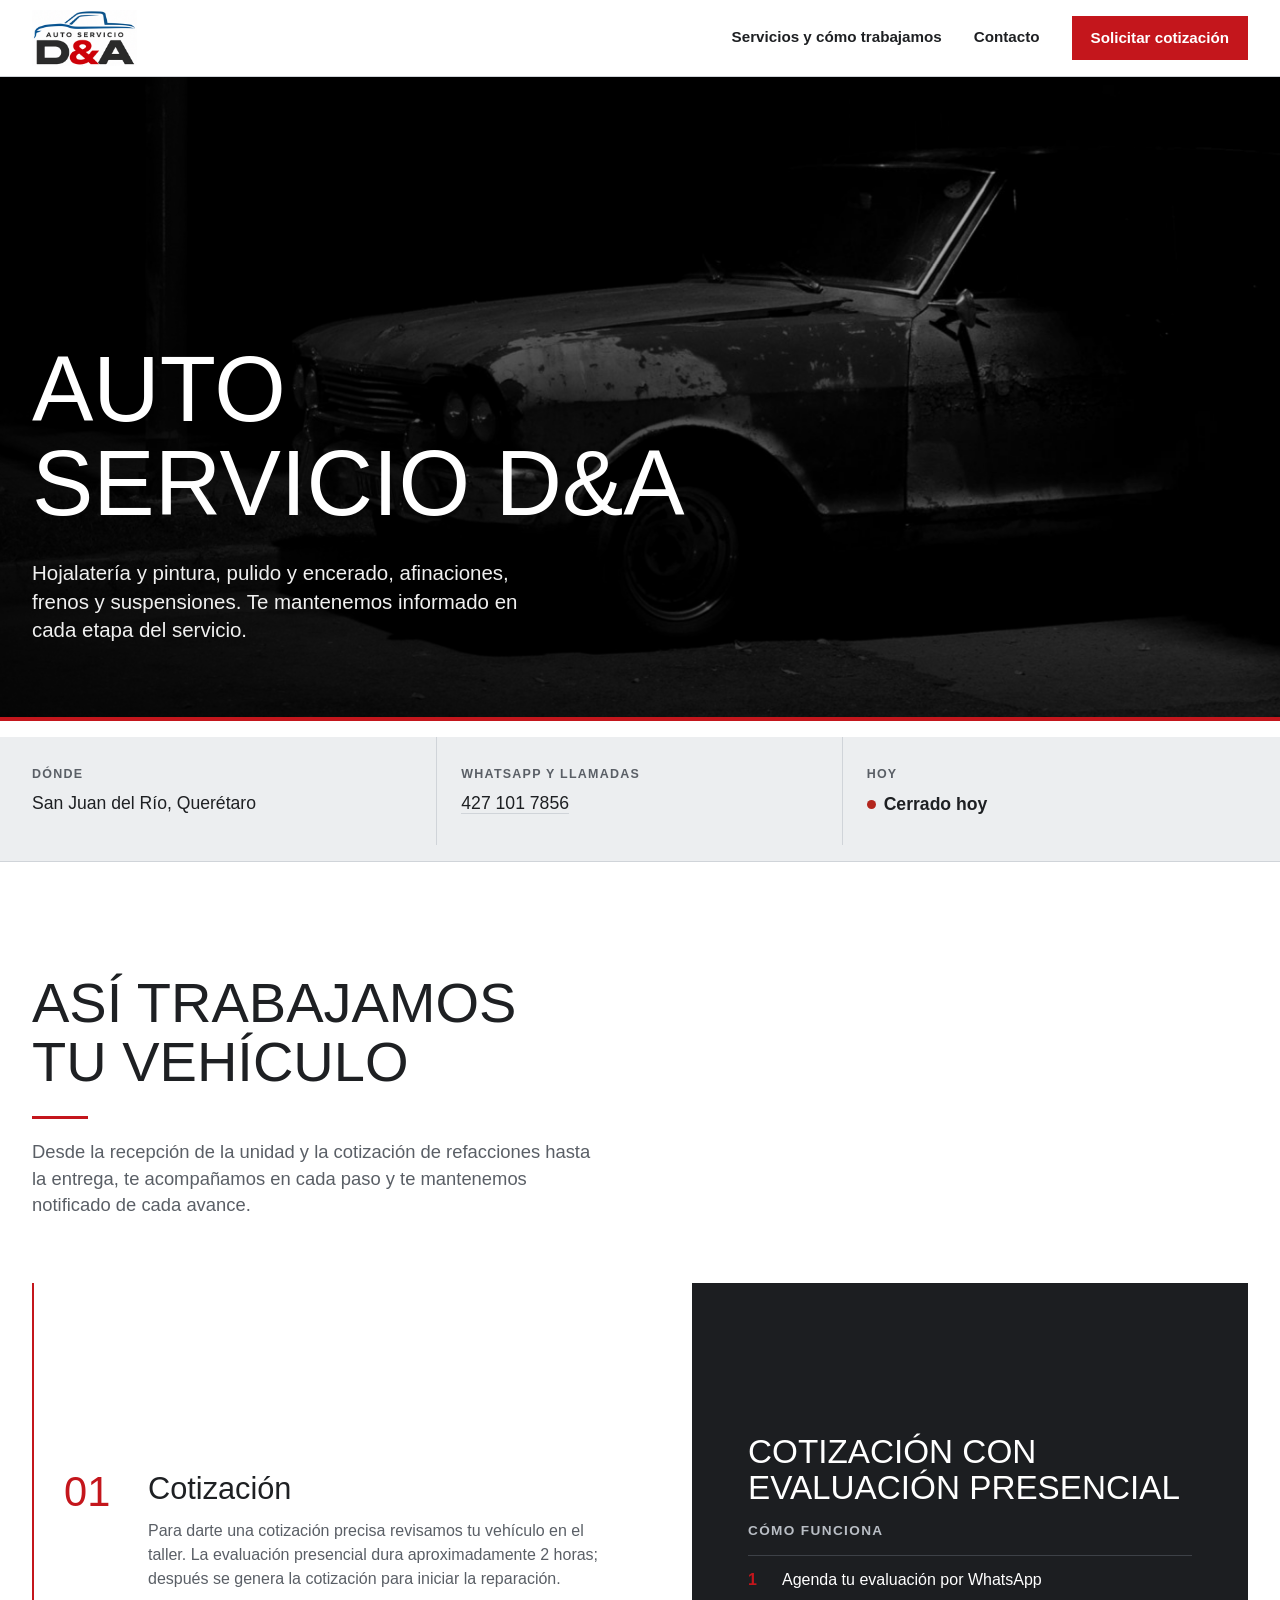
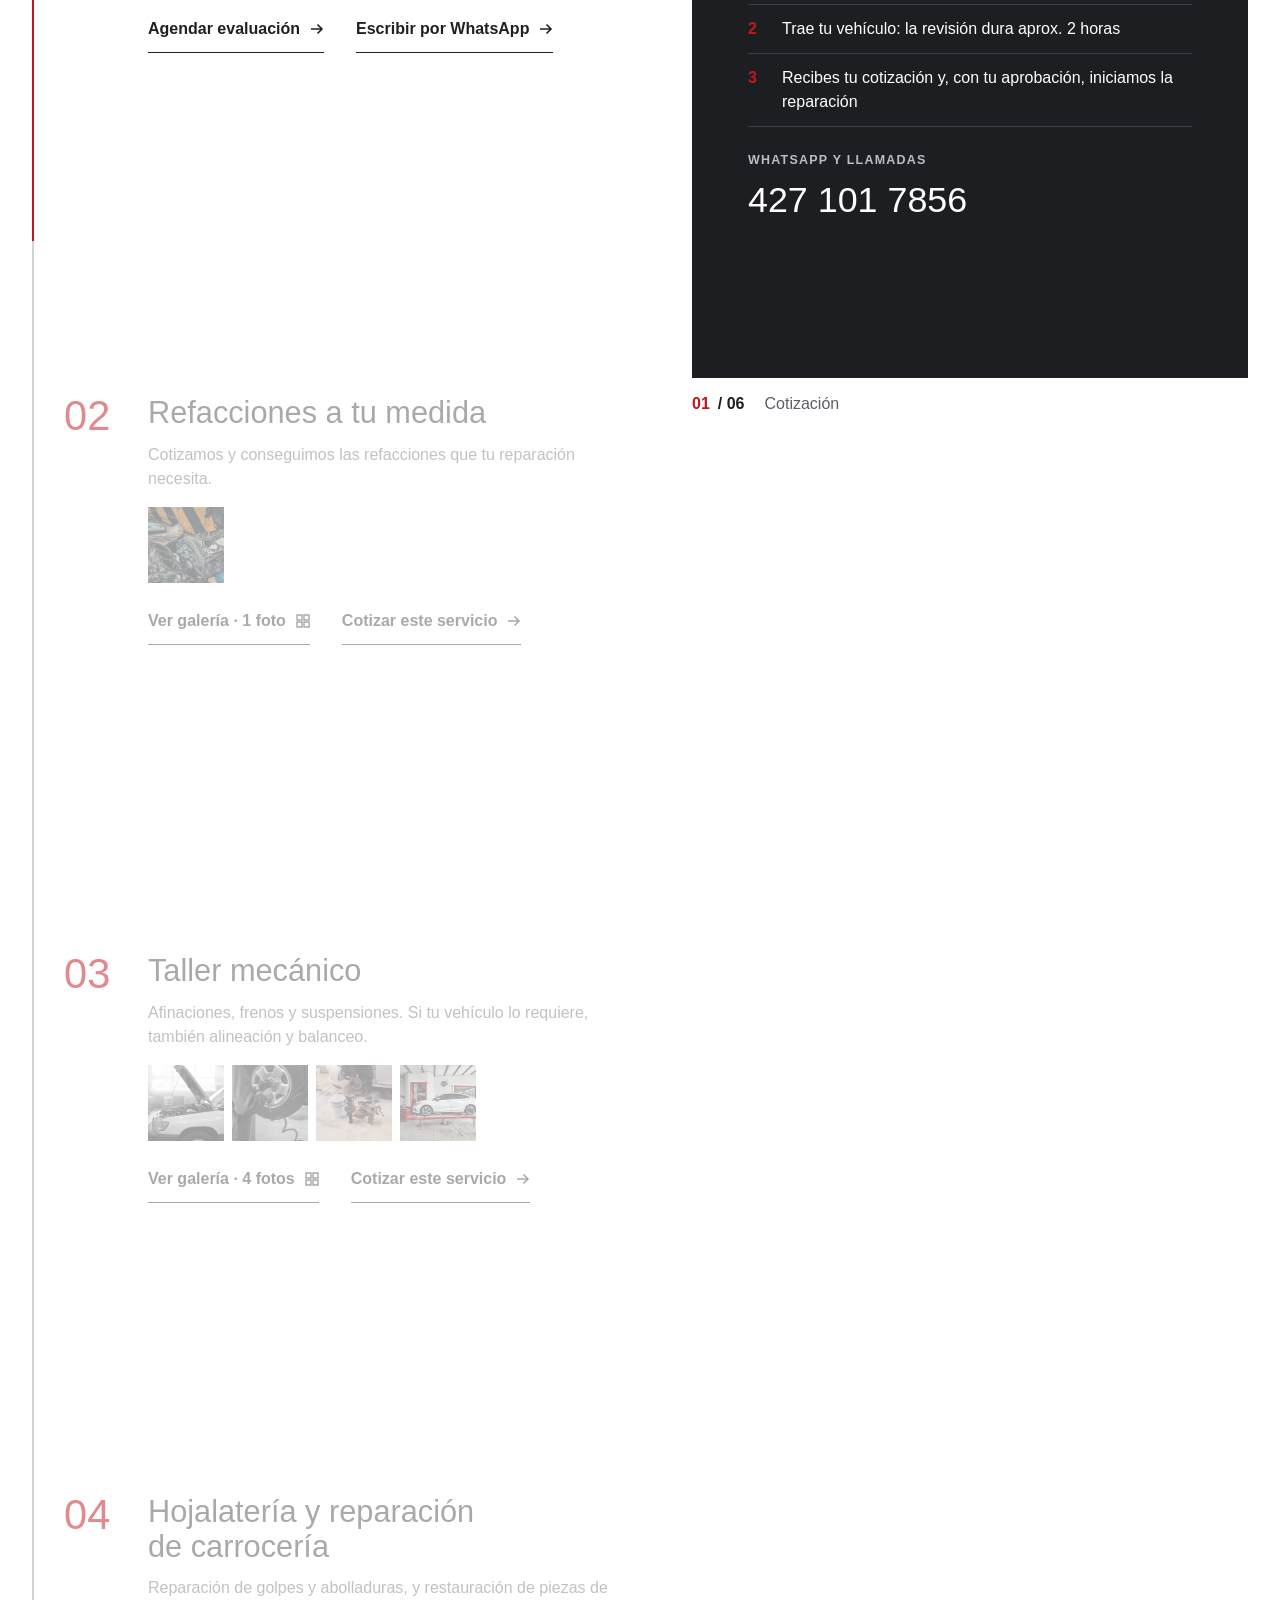
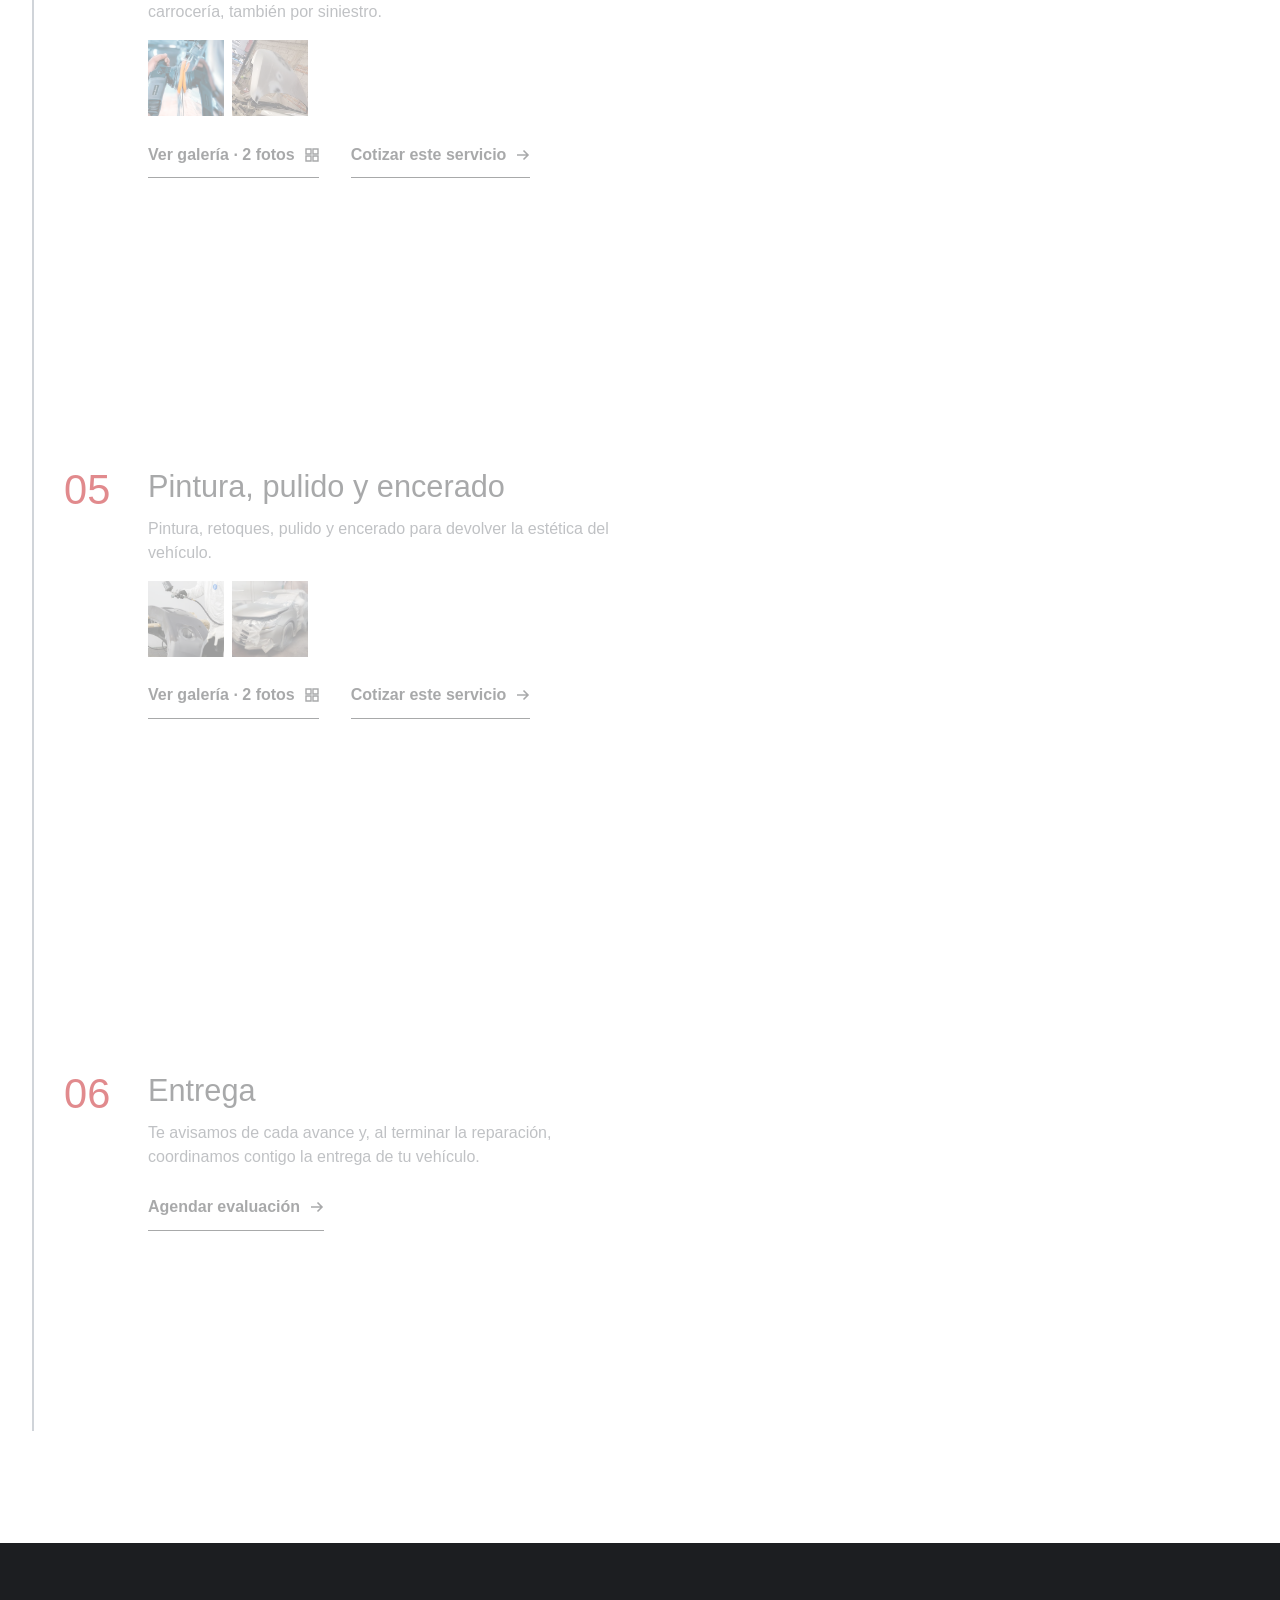
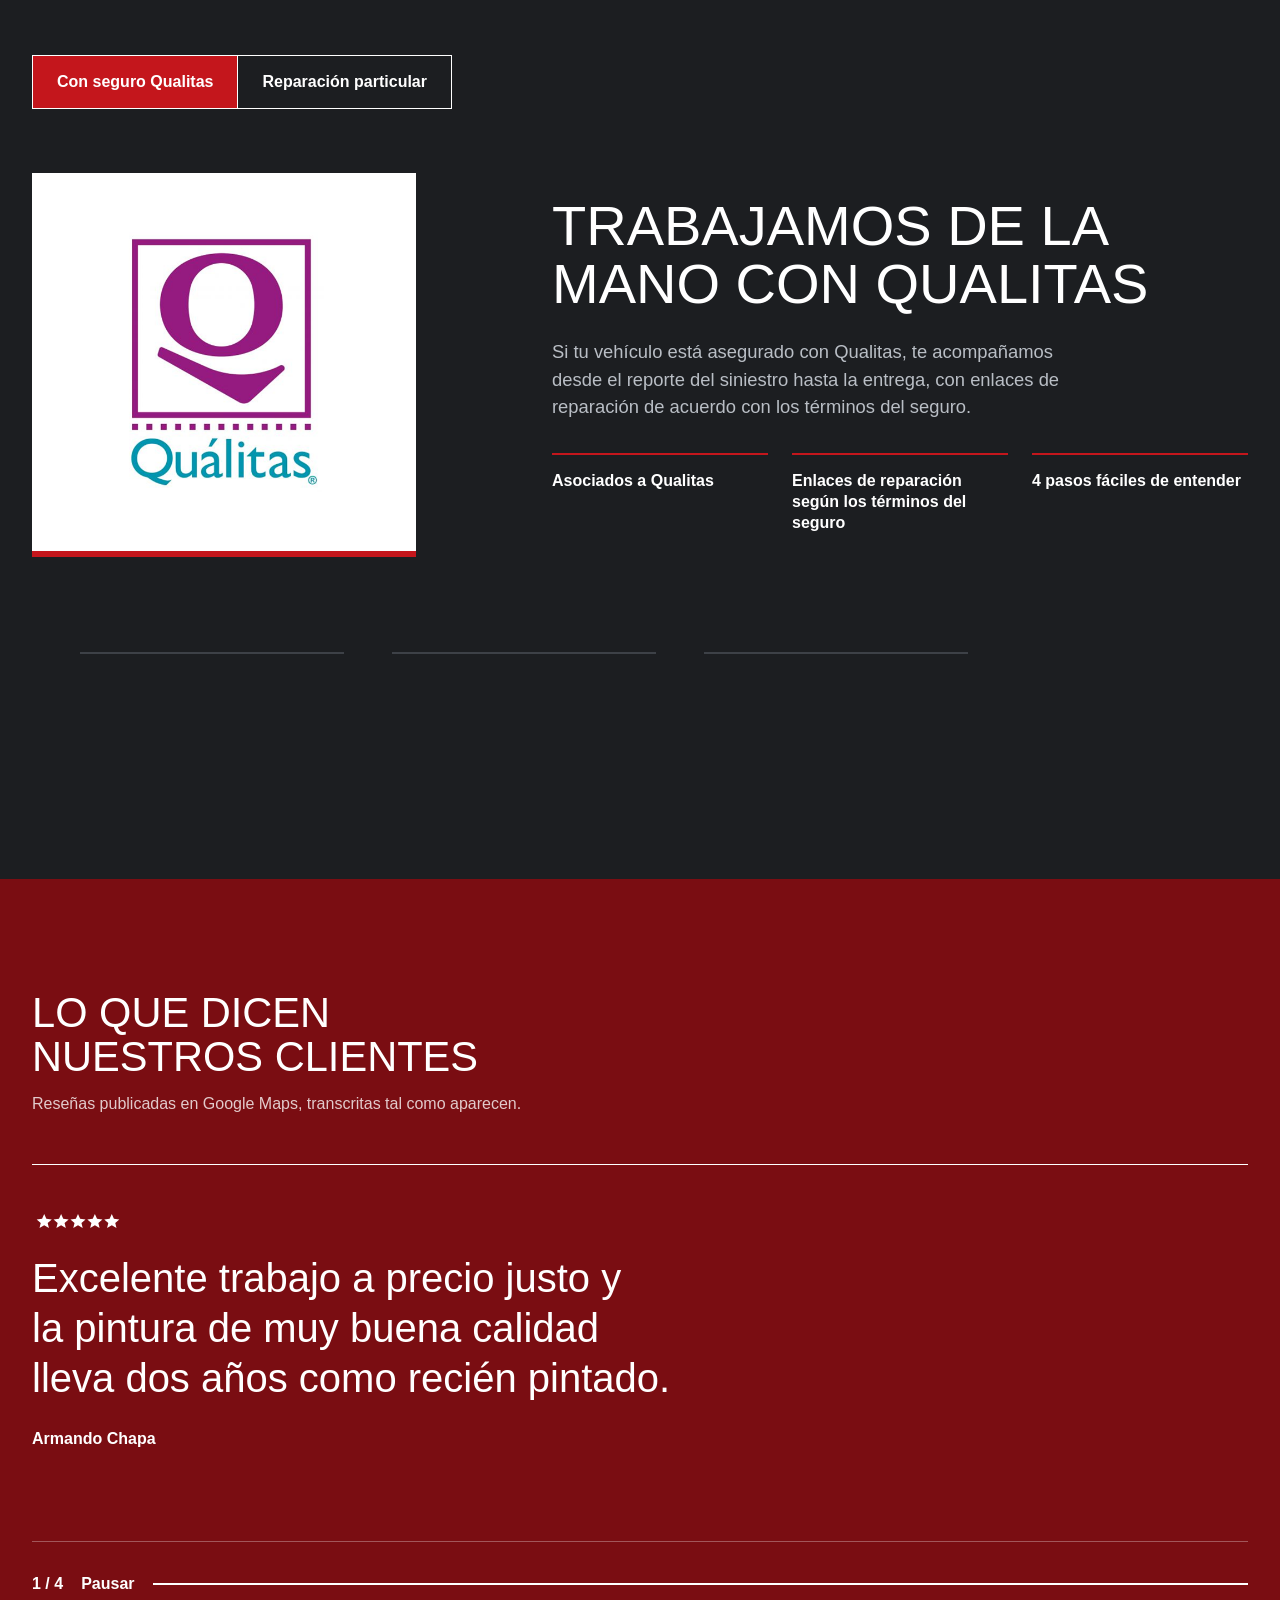
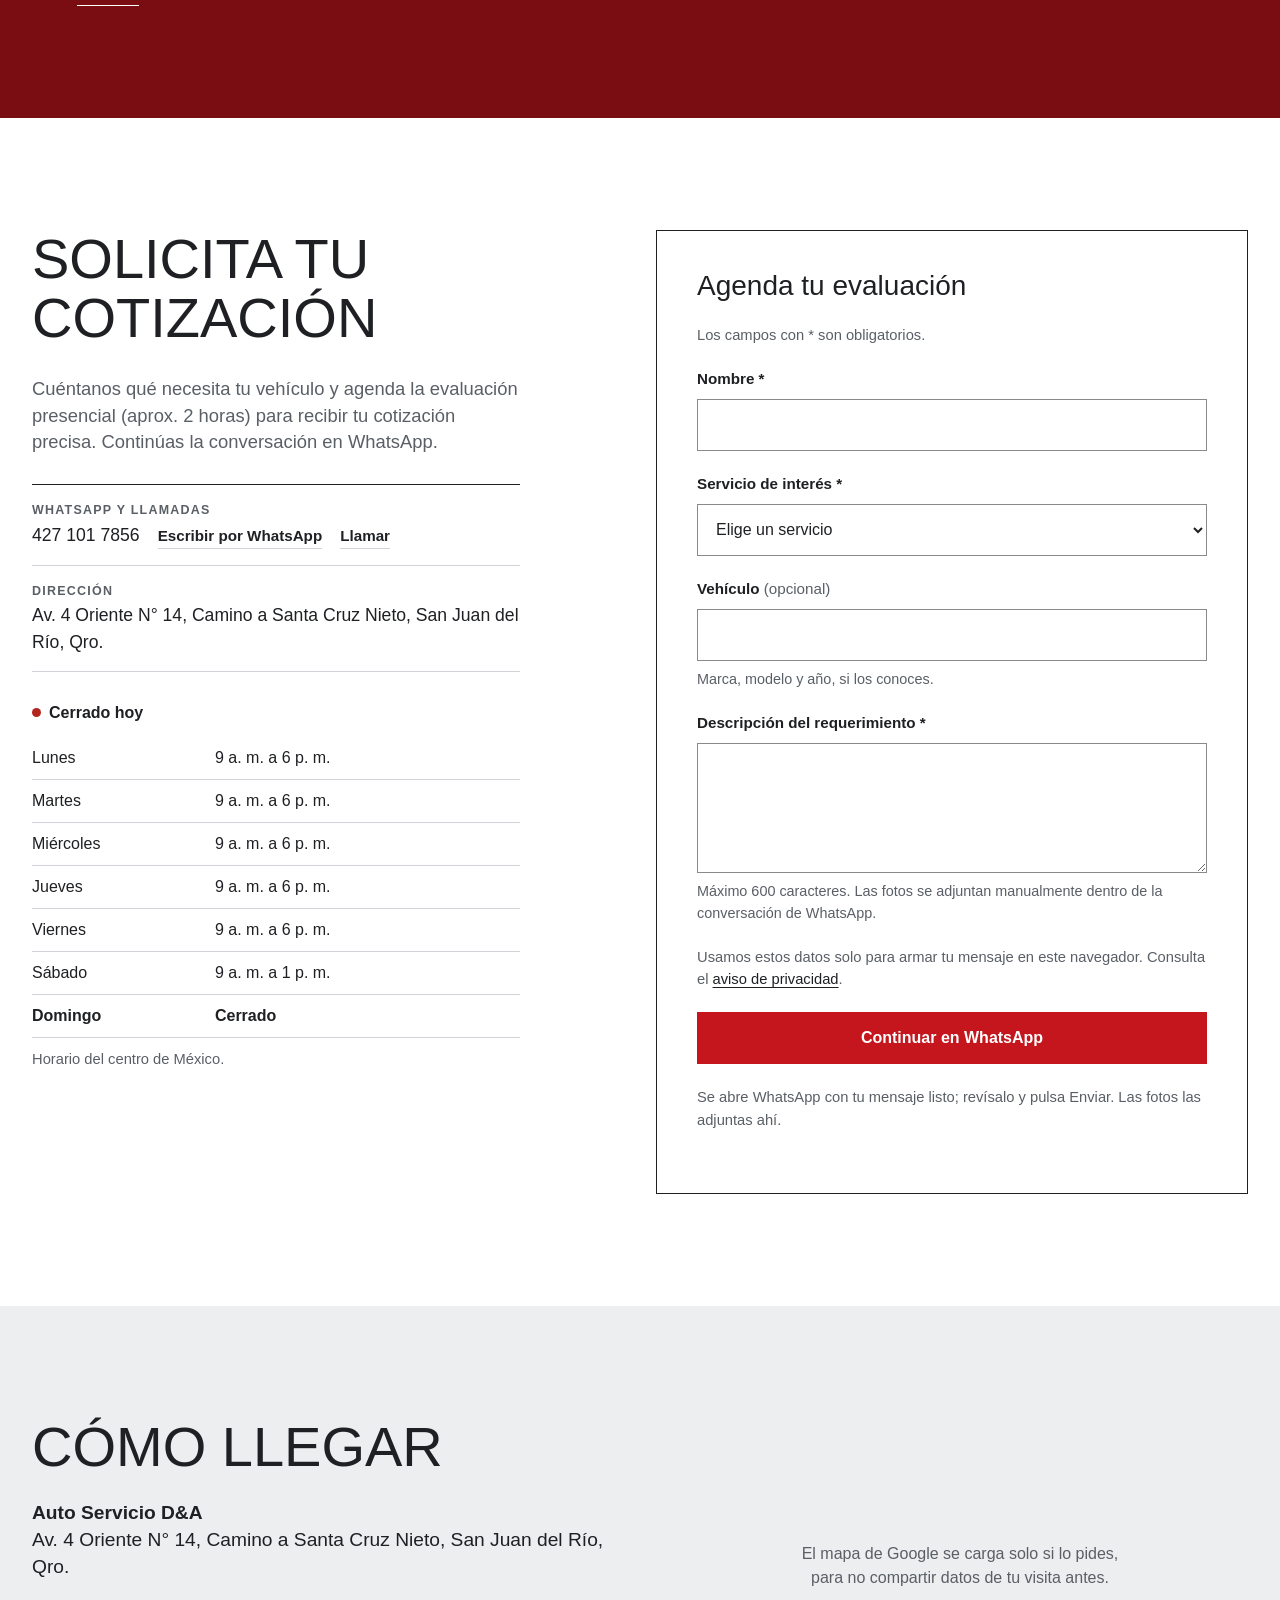
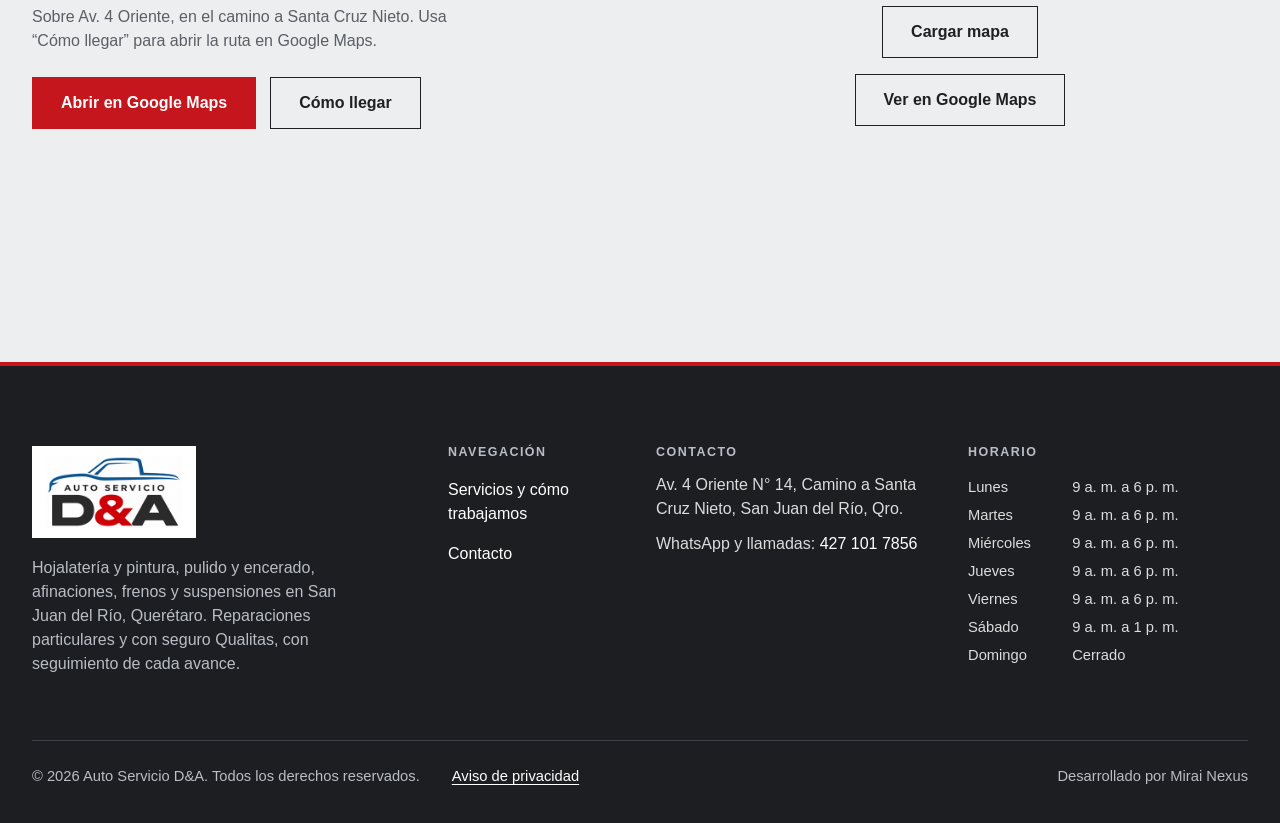
==== commit 181aeb24: "Rediseño en grises y rojos, recorrido de servicios por scroll y datos de contacto actualizados - Rec" ====
--- a/index.html
+++ b/index.html
@@ -33,26 +33,25 @@
 </header>
 <main id="contenido">
 <section class="hero" id="inicio" aria-labelledby="h1">
-  <picture class="hero__img">
-    <source media="(max-width: 719px)" srcset="img/portada-alta-480.jpg 480w, img/portada-alta-800.jpg 800w, img/portada-alta-1080.jpg 1080w" sizes="100vw">
-    <img src="img/portada-ancha-1200.jpg" srcset="img/portada-ancha-800.jpg 800w, img/portada-ancha-1200.jpg 1200w, img/portada-ancha-1600.jpg 1600w, img/portada-ancha-2000.jpg 2000w" sizes="100vw"
-         width="3940" height="2500" alt="Auto clásico con la pintura desgastada, estacionado de noche en una calle" fetchpriority="high">
-  </picture>
+  <div class="hero__depth">
+    <div class="hero__tilt" data-hero-tilt>
+      <picture class="hero__img">
+        <source media="(max-width: 719px)" srcset="img/portada-alta-480.jpg 480w, img/portada-alta-800.jpg 800w, img/portada-alta-1080.jpg 1080w" sizes="100vw">
+        <img src="img/portada-ancha-1200.jpg" srcset="img/portada-ancha-800.jpg 800w, img/portada-ancha-1200.jpg 1200w, img/portada-ancha-1600.jpg 1600w, img/portada-ancha-2000.jpg 2000w" sizes="100vw"
+             width="3940" height="2500" alt="Auto clásico con la pintura desgastada, estacionado de noche en una calle" fetchpriority="high">
+      </picture>
+    </div>
+  </div>
   <div class="wrap hero__inner">
     <h1 id="h1" class="hero__title"><span class="title-line"><span class="title-ink">Auto</span></span> <span class="title-line"><span class="title-ink">Servicio D&amp;A</span></span></h1>
-    <p class="hero__lead">Hojalatería y pintura de alta calidad. La diferencia está en cada detalle. Restauramos la estética de tu auto con precisión, acabados impecables y atención personalizada.</p>
-    <div class="hero__ctas">
-      <a class="btn btn--primary" href="#contacto">Solicitar cotización</a>
-      <a class="btn btn--light" href="#servicios">Trabajos</a>
-    </div>
+    <p class="hero__lead">Hojalatería y pintura, pulido y encerado, afinaciones, frenos y suspensiones. Te mantenemos informado en cada etapa del servicio.</p>
   </div>
 </section>
 
 <section class="facts-bar" aria-label="Datos del taller">
   <dl class="wrap">
     <div class="fact"><dt>Dónde</dt><dd>San Juan del Río, Querétaro</dd></div>
-    <div class="fact"><dt>WhatsApp</dt><dd><a href="https://wa.me/524272025184" target="_blank" rel="noopener">+52 427 202 5184</a></dd></div>
-    <div class="fact"><dt>Teléfono</dt><dd><a href="tel:+524272025184">427 202 5184</a></dd></div>
+    <div class="fact"><dt>WhatsApp y llamadas</dt><dd><a href="https://wa.me/524271017856" target="_blank" rel="noopener">427 101 7856</a></dd></div>
     <div class="fact"><dt>Hoy</dt><dd><span class="status" data-open-status data-open=""></span> <span data-today-hours></span></dd></div>
   </dl>
 </section>
@@ -60,104 +59,157 @@
 <section class="section" id="servicios" aria-labelledby="h-servicios">
   <div class="wrap">
     <div class="section__head">
-      <h2 id="h-servicios">Lo que hacemos en el taller</h2>
-      <p class="lead">Cada servicio incluye seguimiento personal de tu vehículo. Abre su galería para ver trabajos realizados.</p>
-    </div>
-<div class="svc-wrap"><ul class="svc-list"><li class="svc is-active" data-svc="hojalateria">
-  <h3>Hojalatería y reparación de carrocería</h3>
-  <p>Reparación de golpes y abolladuras, y restauración de piezas de carrocería.</p>
-  <p class="svc__use"><strong>Aplicación:</strong> Para daños por choque, golpes menores o piezas deformadas.</p>
-  <div class="svc__imgs"><img class="svc__img" data-foco="50% 62%" src="img/pulido-carroceria-800.jpg" srcset="img/pulido-carroceria-480.jpg 480w, img/pulido-carroceria-800.jpg 800w, img/pulido-carroceria-1200.jpg 1200w" sizes="100vw" width="800" height="2096" alt="Pulido de la carrocería de un auto oscuro con pulidora orbital" loading="lazy" decoding="async"></div>
-  <div class="svc__gallery">
-    <div class="thumbs"><a class="thumb" href="img/pulido-carroceria-1200.jpg" data-gal="hojalateria" data-index="0" aria-label="Ver foto 1 de 2 de Hojalatería y reparación de carrocería"><img data-foco="50% 62%" src="img/pulido-carroceria-480.jpg" width="480" height="1258" alt="" loading="lazy" decoding="async"></a><a class="thumb" href="img/cofre-preparacion-1200.jpg" data-gal="hojalateria" data-index="1" aria-label="Ver foto 2 de 2 de Hojalatería y reparación de carrocería"><img src="img/cofre-preparacion-480.jpg" width="480" height="270" alt="" loading="lazy" decoding="async"></a></div>
-  </div>
-  <div class="svc__actions">
-    <a class="link-arrow" href="img/pulido-carroceria-1200.jpg" data-gal="hojalateria" data-index="0">Ver galería · 2 fotos <svg viewBox="0 0 14 14" aria-hidden="true"><path d="M1 1h5v5H1zM8 1h5v5H8zM1 8h5v5H1zM8 8h5v5H8z" fill="none" stroke="currentColor" stroke-width="1.4"/></svg></a>
-    <a class="link-arrow" href="#contacto" data-service="Hojalatería y reparación de carrocería">Cotizar este servicio <svg viewBox="0 0 14 14" aria-hidden="true"><path d="M1 7h11M7.5 2.5 12 7l-4.5 4.5" fill="none" stroke="currentColor" stroke-width="1.6"/></svg></a>
-  </div>
-</li>
-<li class="svc" data-svc="pintura">
-  <h3>Pintura automotriz, pulido y acabado</h3>
-  <p>Pintura, retoques, pulido y acabado para devolver la estética del vehículo.</p>
-  <p class="svc__use"><strong>Aplicación:</strong> Para piezas reparadas, retoques o pintura de carrocería.</p>
-  <div class="svc__imgs"><img class="svc__img" src="img/pintura-defensa-800.jpg" srcset="img/pintura-defensa-480.jpg 480w, img/pintura-defensa-800.jpg 800w, img/pintura-defensa-1200.jpg 1200w" sizes="100vw" width="800" height="787" alt="Pintor con traje protector aplicando pintura a una defensa con pistola de aire" loading="lazy" decoding="async"></div>
-  <div class="svc__gallery">
-    <div class="thumbs"><a class="thumb" href="img/pintura-defensa-1200.jpg" data-gal="pintura" data-index="0" aria-label="Ver foto 1 de 2 de Pintura automotriz, pulido y acabado"><img src="img/pintura-defensa-480.jpg" width="480" height="472" alt="" loading="lazy" decoding="async"></a><a class="thumb" href="img/pintura-cabina-1600.jpg" data-gal="pintura" data-index="1" aria-label="Ver foto 2 de 2 de Pintura automotriz, pulido y acabado"><img src="img/pintura-cabina-480.jpg" width="480" height="360" alt="" loading="lazy" decoding="async"></a></div>
-  </div>
-  <div class="svc__actions">
-    <a class="link-arrow" href="img/pintura-defensa-1200.jpg" data-gal="pintura" data-index="0">Ver galería · 2 fotos <svg viewBox="0 0 14 14" aria-hidden="true"><path d="M1 1h5v5H1zM8 1h5v5H8zM1 8h5v5H1zM8 8h5v5H8z" fill="none" stroke="currentColor" stroke-width="1.4"/></svg></a>
-    <a class="link-arrow" href="#contacto" data-service="Pintura automotriz, pulido y acabado">Cotizar este servicio <svg viewBox="0 0 14 14" aria-hidden="true"><path d="M1 7h11M7.5 2.5 12 7l-4.5 4.5" fill="none" stroke="currentColor" stroke-width="1.6"/></svg></a>
-  </div>
-</li>
-<li class="svc" data-svc="mecanico">
-  <h3>Taller mecánico</h3>
-  <p>Reparación mecánica y trabajo en suspensión.</p>
-  <p class="svc__use"><strong>Aplicación:</strong> Para revisión o reparación mecánica de tu vehículo.</p>
-  <div class="svc__imgs svc__imgs--2"><img class="svc__img" src="img/motor-cofre-800.jpg" srcset="img/motor-cofre-480.jpg 480w, img/motor-cofre-800.jpg 800w, img/motor-cofre-1200.jpg 1200w" sizes="50vw" width="800" height="1200" alt="Camioneta blanca con el cofre abierto y el motor a la vista dentro de un taller" loading="lazy" decoding="async"><img class="svc__img" src="img/llanta-impacto-800.jpg" srcset="img/llanta-impacto-480.jpg 480w, img/llanta-impacto-800.jpg 800w, img/llanta-impacto-1200.jpg 1200w" sizes="50vw" width="800" height="1200" alt="Mecánico aflojando las tuercas de una llanta con pistola de impacto" loading="lazy" decoding="async"></div>
-  <div class="svc__gallery">
-    <div class="thumbs"><a class="thumb" href="img/motor-cofre-1200.jpg" data-gal="mecanico" data-index="0" aria-label="Ver foto 1 de 3 de Taller mecánico"><img src="img/motor-cofre-480.jpg" width="480" height="720" alt="" loading="lazy" decoding="async"></a><a class="thumb" href="img/llanta-impacto-1200.jpg" data-gal="mecanico" data-index="1" aria-label="Ver foto 2 de 3 de Taller mecánico"><img src="img/llanta-impacto-480.jpg" width="480" height="720" alt="" loading="lazy" decoding="async"></a><a class="thumb" href="img/suspension-desmontada-800.jpg" data-gal="mecanico" data-index="2" aria-label="Ver foto 3 de 3 de Taller mecánico"><img src="img/suspension-desmontada-480.jpg" width="480" height="854" alt="" loading="lazy" decoding="async"></a></div>
-  </div>
-  <div class="svc__actions">
-    <a class="link-arrow" href="img/motor-cofre-1200.jpg" data-gal="mecanico" data-index="0">Ver galería · 3 fotos <svg viewBox="0 0 14 14" aria-hidden="true"><path d="M1 1h5v5H1zM8 1h5v5H8zM1 8h5v5H1zM8 8h5v5H8z" fill="none" stroke="currentColor" stroke-width="1.4"/></svg></a>
-    <a class="link-arrow" href="#contacto" data-service="Taller mecánico">Cotizar este servicio <svg viewBox="0 0 14 14" aria-hidden="true"><path d="M1 7h11M7.5 2.5 12 7l-4.5 4.5" fill="none" stroke="currentColor" stroke-width="1.6"/></svg></a>
-  </div>
-</li>
-<li class="svc" data-svc="alineacion">
-  <h3>Alineación y balanceo</h3>
-  <p>Servicio completo de alineación y balanceo.</p>
-  <p class="svc__use"><strong>Aplicación:</strong> Para cuidar el desgaste de llantas y la dirección del vehículo.</p>
-  <div class="svc__imgs"><img class="svc__img" src="img/alineacion-plataforma-800.jpg" srcset="img/alineacion-plataforma-480.jpg 480w, img/alineacion-plataforma-800.jpg 800w, img/alineacion-plataforma-1200.jpg 1200w" sizes="100vw" width="800" height="450" alt="Auto blanco sobre la plataforma de alineación con sensores en las ruedas, en el taller" loading="lazy" decoding="async"></div>
-  <div class="svc__gallery">
-    <div class="thumbs"><a class="thumb" href="img/alineacion-plataforma-1200.jpg" data-gal="alineacion" data-index="0" aria-label="Ver foto 1 de 1 de Alineación y balanceo"><img src="img/alineacion-plataforma-480.jpg" width="480" height="270" alt="" loading="lazy" decoding="async"></a></div>
-  </div>
-  <div class="svc__actions">
-    <a class="link-arrow" href="img/alineacion-plataforma-1200.jpg" data-gal="alineacion" data-index="0">Ver galería · 1 foto <svg viewBox="0 0 14 14" aria-hidden="true"><path d="M1 1h5v5H1zM8 1h5v5H8zM1 8h5v5H1zM8 8h5v5H8z" fill="none" stroke="currentColor" stroke-width="1.4"/></svg></a>
-    <a class="link-arrow" href="#contacto" data-service="Alineación y balanceo">Cotizar este servicio <svg viewBox="0 0 14 14" aria-hidden="true"><path d="M1 7h11M7.5 2.5 12 7l-4.5 4.5" fill="none" stroke="currentColor" stroke-width="1.6"/></svg></a>
-  </div>
-</li>
-<li class="svc" data-svc="refacciones">
-  <h3>Refacciones a tu medida</h3>
-  <p>Consigue las refacciones que tu reparación necesita.</p>
-  <p class="svc__use"><strong>Aplicación:</strong> Cuando tu reparación requiere piezas. Se incluyen en la cotización.</p>
-  <div class="svc__imgs"><img class="svc__img" src="img/refacciones-motor-800.jpg" srcset="img/refacciones-motor-480.jpg 480w, img/refacciones-motor-800.jpg 800w, img/refacciones-motor-1200.jpg 1200w" sizes="100vw" width="800" height="1067" alt="Bloques de motor desmontados sobre una mesa de trabajo" loading="lazy" decoding="async"></div>
-  <div class="svc__gallery">
-    <div class="thumbs"><a class="thumb" href="img/refacciones-motor-1200.jpg" data-gal="refacciones" data-index="0" aria-label="Ver foto 1 de 1 de Refacciones a tu medida"><img src="img/refacciones-motor-480.jpg" width="480" height="640" alt="" loading="lazy" decoding="async"></a></div>
-  </div>
-  <div class="svc__actions">
-    <a class="link-arrow" href="img/refacciones-motor-1200.jpg" data-gal="refacciones" data-index="0">Ver galería · 1 foto <svg viewBox="0 0 14 14" aria-hidden="true"><path d="M1 1h5v5H1zM8 1h5v5H8zM1 8h5v5H1zM8 8h5v5H8z" fill="none" stroke="currentColor" stroke-width="1.4"/></svg></a>
-    <a class="link-arrow" href="#contacto" data-service="Refacciones a tu medida">Cotizar este servicio <svg viewBox="0 0 14 14" aria-hidden="true"><path d="M1 7h11M7.5 2.5 12 7l-4.5 4.5" fill="none" stroke="currentColor" stroke-width="1.6"/></svg></a>
-  </div>
-</li></ul><div class="svc-preview" aria-hidden="true"><div class="svc-shot is-active" data-for="hojalateria"><img data-foco="50% 62%" src="img/pulido-carroceria-800.jpg" srcset="img/pulido-carroceria-480.jpg 480w, img/pulido-carroceria-800.jpg 800w, img/pulido-carroceria-1200.jpg 1200w" sizes="560px" alt="" decoding="async"></div><div class="svc-shot" data-for="pintura"><img src="img/pintura-defensa-800.jpg" srcset="img/pintura-defensa-480.jpg 480w, img/pintura-defensa-800.jpg 800w, img/pintura-defensa-1200.jpg 1200w" sizes="560px" alt="" loading="lazy" decoding="async"></div><div class="svc-shot svc-shot--2" data-for="mecanico"><img src="img/motor-cofre-800.jpg" srcset="img/motor-cofre-480.jpg 480w, img/motor-cofre-800.jpg 800w, img/motor-cofre-1200.jpg 1200w" sizes="280px" alt="" loading="lazy" decoding="async"><img src="img/llanta-impacto-800.jpg" srcset="img/llanta-impacto-480.jpg 480w, img/llanta-impacto-800.jpg 800w, img/llanta-impacto-1200.jpg 1200w" sizes="280px" alt="" loading="lazy" decoding="async"></div><div class="svc-shot" data-for="alineacion"><img src="img/alineacion-plataforma-800.jpg" srcset="img/alineacion-plataforma-480.jpg 480w, img/alineacion-plataforma-800.jpg 800w, img/alineacion-plataforma-1200.jpg 1200w" sizes="560px" alt="" loading="lazy" decoding="async"></div><div class="svc-shot" data-for="refacciones"><img src="img/refacciones-motor-800.jpg" srcset="img/refacciones-motor-480.jpg 480w, img/refacciones-motor-800.jpg 800w, img/refacciones-motor-1200.jpg 1200w" sizes="560px" alt="" loading="lazy" decoding="async"></div></div></div>
+      <h2 id="h-servicios">Así trabajamos tu vehículo</h2>
+      <p class="lead">Desde la recepción de la unidad y la cotización de refacciones hasta la entrega, te acompañamos en cada paso y te mantenemos notificado de cada avance.</p>
+    </div>
+<div class="journey" data-journey>
+  <div class="journey__rail" aria-hidden="true"><span class="journey__fill" data-journey-fill></span></div>
+  <ol class="journey__list">
+<li class="stage is-active" data-stage="cotizacion">
+  <span class="stage__num" aria-hidden="true">01</span>
+  <div class="stage__body">
+    <h3>Cotización</h3>
+    <p>Para darte una cotización precisa revisamos tu vehículo en el taller. La evaluación presencial dura aproximadamente 2 horas; después se genera la cotización para iniciar la reparación.</p>
+    <div class="stage__media"><div class="quote-panel quote-panel--inline">
+  <p class="quote-panel__title">Cotización con evaluación presencial</p>
+  <p class="quote-panel__label">Cómo funciona</p>
+  <ul class="quote-panel__list"><li><span>1</span>Agenda tu evaluación por WhatsApp</li><li><span>2</span>Trae tu vehículo: la revisión dura aprox. 2 horas</li><li><span>3</span>Recibes tu cotización y, con tu aprobación, iniciamos la reparación</li></ul>
+  <p class="quote-panel__num"><span>WhatsApp y llamadas</span>427 101 7856</p>
+</div></div>
+    <div class="svc__actions">
+      <a class="link-arrow" href="#contacto">Agendar evaluación <svg viewBox="0 0 14 14" aria-hidden="true"><path d="M1 7h11M7.5 2.5 12 7l-4.5 4.5" fill="none" stroke="currentColor" stroke-width="1.6"/></svg></a>
+      <a class="link-arrow" href="https://wa.me/524271017856" target="_blank" rel="noopener">Escribir por WhatsApp <svg viewBox="0 0 14 14" aria-hidden="true"><path d="M1 7h11M7.5 2.5 12 7l-4.5 4.5" fill="none" stroke="currentColor" stroke-width="1.6"/></svg></a>
+    </div>
+  </div>
+</li>
+<li class="stage" data-stage="refacciones">
+  <span class="stage__num" aria-hidden="true">02</span>
+  <div class="stage__body">
+    <h3>Refacciones a tu medida</h3>
+    <p>Cotizamos y conseguimos las refacciones que tu reparación necesita.</p>
+    <div class="stage__media svc__imgs"><img class="svc__img" src="img/refacciones-motor-800.jpg" srcset="img/refacciones-motor-480.jpg 480w, img/refacciones-motor-800.jpg 800w, img/refacciones-motor-1200.jpg 1200w" sizes="100vw" width="800" height="1067" alt="Bloques de motor desmontados sobre una mesa de trabajo" loading="lazy" decoding="async"></div>
+    <div class="svc__gallery"><div class="thumbs"><a class="thumb" href="img/refacciones-motor-1200.jpg" data-gal="refacciones" data-index="0" aria-label="Ver foto 1 de 1 de Refacciones a tu medida (imagen ilustrativa)"><img src="img/refacciones-motor-480.jpg" width="480" height="640" alt="" loading="lazy" decoding="async"></a></div></div>
+    <div class="svc__actions">
+      <a class="link-arrow" href="img/refacciones-motor-1200.jpg" data-gal="refacciones" data-index="0">Ver galería · 1 foto <svg viewBox="0 0 14 14" aria-hidden="true"><path d="M1 1h5v5H1zM8 1h5v5H8zM1 8h5v5H1zM8 8h5v5H8z" fill="none" stroke="currentColor" stroke-width="1.4"/></svg></a>
+      <a class="link-arrow" href="#contacto" data-service="Refacciones a tu medida">Cotizar este servicio <svg viewBox="0 0 14 14" aria-hidden="true"><path d="M1 7h11M7.5 2.5 12 7l-4.5 4.5" fill="none" stroke="currentColor" stroke-width="1.6"/></svg></a>
+    </div>
+  </div>
+</li>
+<li class="stage" data-stage="mecanico">
+  <span class="stage__num" aria-hidden="true">03</span>
+  <div class="stage__body">
+    <h3>Taller mecánico</h3>
+    <p>Afinaciones, frenos y suspensiones. Si tu vehículo lo requiere, también alineación y balanceo.</p>
+    <div class="stage__media svc__imgs svc__imgs--2"><img class="svc__img" src="img/motor-cofre-800.jpg" srcset="img/motor-cofre-480.jpg 480w, img/motor-cofre-800.jpg 800w, img/motor-cofre-1200.jpg 1200w" sizes="50vw" width="800" height="1200" alt="Camioneta blanca con el cofre abierto y el motor a la vista dentro de un taller" loading="lazy" decoding="async"><img class="svc__img" src="img/llanta-impacto-800.jpg" srcset="img/llanta-impacto-480.jpg 480w, img/llanta-impacto-800.jpg 800w, img/llanta-impacto-1200.jpg 1200w" sizes="50vw" width="800" height="1200" alt="Mecánico aflojando las tuercas de una llanta con pistola de impacto" loading="lazy" decoding="async"></div>
+    <div class="svc__gallery"><div class="thumbs"><a class="thumb" href="img/motor-cofre-1200.jpg" data-gal="mecanico" data-index="0" aria-label="Ver foto 1 de 4 de Taller mecánico (imagen ilustrativa)"><img src="img/motor-cofre-480.jpg" width="480" height="720" alt="" loading="lazy" decoding="async"></a><a class="thumb" href="img/llanta-impacto-1200.jpg" data-gal="mecanico" data-index="1" aria-label="Ver foto 2 de 4 de Taller mecánico (imagen ilustrativa)"><img src="img/llanta-impacto-480.jpg" width="480" height="720" alt="" loading="lazy" decoding="async"></a><a class="thumb" href="img/suspension-desmontada-800.jpg" data-gal="mecanico" data-index="2" aria-label="Ver foto 3 de 4 de Taller mecánico"><img src="img/suspension-desmontada-480.jpg" width="480" height="854" alt="" loading="lazy" decoding="async"></a><a class="thumb" href="img/alineacion-plataforma-1200.jpg" data-gal="mecanico" data-index="3" aria-label="Ver foto 4 de 4 de Taller mecánico"><img src="img/alineacion-plataforma-480.jpg" width="480" height="270" alt="" loading="lazy" decoding="async"></a></div></div>
+    <div class="svc__actions">
+      <a class="link-arrow" href="img/motor-cofre-1200.jpg" data-gal="mecanico" data-index="0">Ver galería · 4 fotos <svg viewBox="0 0 14 14" aria-hidden="true"><path d="M1 1h5v5H1zM8 1h5v5H8zM1 8h5v5H1zM8 8h5v5H8z" fill="none" stroke="currentColor" stroke-width="1.4"/></svg></a>
+      <a class="link-arrow" href="#contacto" data-service="Taller mecánico">Cotizar este servicio <svg viewBox="0 0 14 14" aria-hidden="true"><path d="M1 7h11M7.5 2.5 12 7l-4.5 4.5" fill="none" stroke="currentColor" stroke-width="1.6"/></svg></a>
+    </div>
+  </div>
+</li>
+<li class="stage" data-stage="hojalateria">
+  <span class="stage__num" aria-hidden="true">04</span>
+  <div class="stage__body">
+    <h3>Hojalatería y reparación de carrocería</h3>
+    <p>Reparación de golpes y abolladuras, y restauración de piezas de carrocería, también por siniestro.</p>
+    <div class="stage__media svc__imgs"><img class="svc__img" data-foco="50% 62%" src="img/pulido-carroceria-800.jpg" srcset="img/pulido-carroceria-480.jpg 480w, img/pulido-carroceria-800.jpg 800w, img/pulido-carroceria-1200.jpg 1200w" sizes="100vw" width="800" height="2096" alt="Pulido de la carrocería de un auto oscuro con pulidora orbital" loading="lazy" decoding="async"></div>
+    <div class="svc__gallery"><div class="thumbs"><a class="thumb" href="img/pulido-carroceria-1200.jpg" data-gal="hojalateria" data-index="0" aria-label="Ver foto 1 de 2 de Hojalatería y reparación de carrocería (imagen ilustrativa)"><img data-foco="50% 62%" src="img/pulido-carroceria-480.jpg" width="480" height="1258" alt="" loading="lazy" decoding="async"></a><a class="thumb" href="img/cofre-preparacion-1200.jpg" data-gal="hojalateria" data-index="1" aria-label="Ver foto 2 de 2 de Hojalatería y reparación de carrocería"><img src="img/cofre-preparacion-480.jpg" width="480" height="270" alt="" loading="lazy" decoding="async"></a></div></div>
+    <div class="svc__actions">
+      <a class="link-arrow" href="img/pulido-carroceria-1200.jpg" data-gal="hojalateria" data-index="0">Ver galería · 2 fotos <svg viewBox="0 0 14 14" aria-hidden="true"><path d="M1 1h5v5H1zM8 1h5v5H8zM1 8h5v5H1zM8 8h5v5H8z" fill="none" stroke="currentColor" stroke-width="1.4"/></svg></a>
+      <a class="link-arrow" href="#contacto" data-service="Hojalatería y reparación de carrocería">Cotizar este servicio <svg viewBox="0 0 14 14" aria-hidden="true"><path d="M1 7h11M7.5 2.5 12 7l-4.5 4.5" fill="none" stroke="currentColor" stroke-width="1.6"/></svg></a>
+    </div>
+  </div>
+</li>
+<li class="stage" data-stage="pintura">
+  <span class="stage__num" aria-hidden="true">05</span>
+  <div class="stage__body">
+    <h3>Pintura, pulido y encerado</h3>
+    <p>Pintura, retoques, pulido y encerado para devolver la estética del vehículo.</p>
+    <div class="stage__media svc__imgs"><img class="svc__img" src="img/pintura-defensa-800.jpg" srcset="img/pintura-defensa-480.jpg 480w, img/pintura-defensa-800.jpg 800w, img/pintura-defensa-1200.jpg 1200w" sizes="100vw" width="800" height="787" alt="Pintor con traje protector aplicando pintura a una defensa con pistola de aire" loading="lazy" decoding="async"></div>
+    <div class="svc__gallery"><div class="thumbs"><a class="thumb" href="img/pintura-defensa-1200.jpg" data-gal="pintura" data-index="0" aria-label="Ver foto 1 de 2 de Pintura, pulido y encerado (imagen ilustrativa)"><img src="img/pintura-defensa-480.jpg" width="480" height="472" alt="" loading="lazy" decoding="async"></a><a class="thumb" href="img/pintura-cabina-1600.jpg" data-gal="pintura" data-index="1" aria-label="Ver foto 2 de 2 de Pintura, pulido y encerado"><img src="img/pintura-cabina-480.jpg" width="480" height="360" alt="" loading="lazy" decoding="async"></a></div></div>
+    <div class="svc__actions">
+      <a class="link-arrow" href="img/pintura-defensa-1200.jpg" data-gal="pintura" data-index="0">Ver galería · 2 fotos <svg viewBox="0 0 14 14" aria-hidden="true"><path d="M1 1h5v5H1zM8 1h5v5H8zM1 8h5v5H1zM8 8h5v5H8z" fill="none" stroke="currentColor" stroke-width="1.4"/></svg></a>
+      <a class="link-arrow" href="#contacto" data-service="Pintura, pulido y encerado">Cotizar este servicio <svg viewBox="0 0 14 14" aria-hidden="true"><path d="M1 7h11M7.5 2.5 12 7l-4.5 4.5" fill="none" stroke="currentColor" stroke-width="1.6"/></svg></a>
+    </div>
+  </div>
+</li>
+<li class="stage" data-stage="entrega">
+  <span class="stage__num" aria-hidden="true">06</span>
+  <div class="stage__body">
+    <h3>Entrega</h3>
+    <p>Te avisamos de cada avance y, al terminar la reparación, coordinamos contigo la entrega de tu vehículo.</p>
+    <div class="stage__media"><div class="quote-panel quote-panel--inline">
+  <p class="quote-panel__title">Entrega coordinada</p>
+  <p class="quote-panel__label">Cómo funciona</p>
+  <ul class="quote-panel__list"><li><span>1</span>Te avisamos de cada avance de la reparación</li><li><span>2</span>Te confirmamos cuando tu vehículo está listo</li><li><span>3</span>Coordinamos contigo la entrega</li></ul>
+  
+</div></div>
+    <div class="svc__actions">
+      <a class="link-arrow" href="#contacto">Agendar evaluación <svg viewBox="0 0 14 14" aria-hidden="true"><path d="M1 7h11M7.5 2.5 12 7l-4.5 4.5" fill="none" stroke="currentColor" stroke-width="1.6"/></svg></a>
+    </div>
+  </div>
+</li>
+  </ol>
+  <div class="journey__panel" aria-hidden="true">
+    <div class="journey__frame"><div class="shot shot--quote is-active" data-for="cotizacion"><div class="quote-panel">
+  <p class="quote-panel__title">Cotización con evaluación presencial</p>
+  <p class="quote-panel__label">Cómo funciona</p>
+  <ul class="quote-panel__list"><li><span>1</span>Agenda tu evaluación por WhatsApp</li><li><span>2</span>Trae tu vehículo: la revisión dura aprox. 2 horas</li><li><span>3</span>Recibes tu cotización y, con tu aprobación, iniciamos la reparación</li></ul>
+  <p class="quote-panel__num"><span>WhatsApp y llamadas</span>427 101 7856</p>
+</div></div><div class="shot" data-for="refacciones"><img src="img/refacciones-motor-800.jpg" srcset="img/refacciones-motor-480.jpg 480w, img/refacciones-motor-800.jpg 800w, img/refacciones-motor-1200.jpg 1200w" sizes="600px" alt="" loading="lazy" decoding="async"></div><div class="shot shot--2" data-for="mecanico"><img src="img/motor-cofre-800.jpg" srcset="img/motor-cofre-480.jpg 480w, img/motor-cofre-800.jpg 800w, img/motor-cofre-1200.jpg 1200w" sizes="300px" alt="" loading="lazy" decoding="async"><img src="img/llanta-impacto-800.jpg" srcset="img/llanta-impacto-480.jpg 480w, img/llanta-impacto-800.jpg 800w, img/llanta-impacto-1200.jpg 1200w" sizes="300px" alt="" loading="lazy" decoding="async"></div><div class="shot" data-for="hojalateria"><img data-foco="50% 62%" src="img/pulido-carroceria-800.jpg" srcset="img/pulido-carroceria-480.jpg 480w, img/pulido-carroceria-800.jpg 800w, img/pulido-carroceria-1200.jpg 1200w" sizes="600px" alt="" loading="lazy" decoding="async"></div><div class="shot" data-for="pintura"><img src="img/pintura-defensa-800.jpg" srcset="img/pintura-defensa-480.jpg 480w, img/pintura-defensa-800.jpg 800w, img/pintura-defensa-1200.jpg 1200w" sizes="600px" alt="" loading="lazy" decoding="async"></div><div class="shot shot--quote" data-for="entrega"><div class="quote-panel">
+  <p class="quote-panel__title">Entrega coordinada</p>
+  <p class="quote-panel__label">Cómo funciona</p>
+  <ul class="quote-panel__list"><li><span>1</span>Te avisamos de cada avance de la reparación</li><li><span>2</span>Te confirmamos cuando tu vehículo está listo</li><li><span>3</span>Coordinamos contigo la entrega</li></ul>
+  
+</div></div></div>
+    <p class="journey__counter"><span data-journey-current>01</span> / 06 <span class="journey__name" data-journey-name>Cotización</span></p>
+  </div>
+</div>
   </div>
 </section>
 
 <section class="section section--dark on-dark" id="como-trabajamos" aria-labelledby="h-proceso">
   <div class="wrap">
-    <div class="qualitas">
-      <h2 id="h-proceso">Trabajamos de la mano con Qualitas</h2>
-      <p>Si tu vehículo está asegurado con Qualitas, te acompañamos desde el reporte del siniestro hasta la entrega de la reparación.</p>
-    </div>
-    <div class="process">
-      <div class="process__col">
-        <h3>Reparación particular</h3>
-        <ol class="steps">
-<li><span>Comparte tu requerimiento de reparación.</span></li>
-<li><span>Revisamos materiales, refacciones y servicios extras.</span></li>
-<li><span>Recibes una cotización con alcance y condiciones.</span></li>
-<li><span>Reparamos y coordinamos la entrega después de tu aprobación, con seguimiento personalizado.</span></li>
+    <h2 id="h-proceso" class="sr-only">Cómo trabajamos tu reparación</h2>
+    <div class="flows" data-flows>
+      <div class="flows__tabs js-only" role="tablist" aria-label="Tipo de reparación">
+        <button class="flows__tab" type="button" role="tab" id="tab-qualitas" aria-selected="true" aria-controls="flow-qualitas">Con seguro Qualitas</button>
+        <button class="flows__tab" type="button" role="tab" id="tab-particular" aria-selected="false" aria-controls="flow-particular" tabindex="-1">Reparación particular</button>
+      </div>
+      <div class="flow" id="flow-qualitas" role="tabpanel" aria-labelledby="tab-qualitas">
+        <div class="qualitas">
+          <div class="qualitas__badge"><img src="img/logo-qualitas.png" width="360" height="468" alt="Logotipo de Qualitas" loading="lazy" decoding="async"></div>
+          <div class="qualitas__copy">
+            <h3>Trabajamos de la mano con Qualitas</h3>
+            <p>Si tu vehículo está asegurado con Qualitas, te acompañamos desde el reporte del siniestro hasta la entrega, con enlaces de reparación de acuerdo con los términos del seguro.</p>
+            <ul class="qualitas__facts"><li>Asociados a Qualitas</li><li>Enlaces de reparación según los términos del seguro</li><li>4 pasos fáciles de entender</li></ul>
+          </div>
+        </div>
+        <ol class="timeline">
+<li><span class="timeline__num">1</span><p>Damos seguimiento a tu reporte de siniestro con enlaces virtuales de cada paso.</p></li>
+<li><span class="timeline__num">2</span><p>Traes el vehículo a evaluación presencial (aprox. 2 horas) y se genera la cotización.</p></li>
+<li><span class="timeline__num">3</span><p>Recibes la cotización con alcance y condiciones, de acuerdo con el enlace de Qualitas.</p></li>
+<li><span class="timeline__num">4</span><p>Con la aprobación iniciamos la reparación y te avisamos de cada avance hasta la entrega.</p></li>
         </ol>
       </div>
-      <div class="process__col">
-        <h3>Reparación con seguro Qualitas</h3>
-        <ol class="steps">
-<li><span>Damos seguimiento a tu reporte de siniestro con enlaces virtuales de cada paso.</span></li>
-<li><span>Entregas el vehículo para evaluación y se genera la cotización.</span></li>
-<li><span>Recibes una cotización con alcance y condiciones, de acuerdo con el enlace de Qualitas.</span></li>
-<li><span>Reparamos y coordinamos la entrega después de la aprobación, con seguimiento personalizado.</span></li>
+      <div class="flow" id="flow-particular" role="tabpanel" aria-labelledby="tab-particular">
+        <div class="qualitas">
+          <div class="qualitas__badge qualitas__badge--logo"><img class="badge-logo" src="img/logo-da-800.jpg" width="800" height="426" alt="Auto Servicio D&amp;A" loading="lazy" decoding="async"></div>
+          <div class="qualitas__copy">
+            <h3>Reparación particular</h3>
+            <p>Si reparas sin seguro, tratas directo con el taller: agendas tu evaluación presencial, recibes tu cotización precisa y decides. Te avisamos de cada avance hasta la entrega.</p>
+            <ul class="qualitas__facts"><li>Evaluación presencial (aprox. 2 horas)</li><li>Cotización con alcance y condiciones</li><li>Avisos de cada avance</li></ul>
+          </div>
+        </div>
+        <ol class="timeline">
+<li><span class="timeline__num">1</span><p>Agenda tu evaluación y trae tu vehículo al taller.</p></li>
+<li><span class="timeline__num">2</span><p>Hacemos la evaluación presencial (aprox. 2 horas): daño, materiales y refacciones.</p></li>
+<li><span class="timeline__num">3</span><p>Recibes tu cotización precisa con alcance y condiciones.</p></li>
+<li><span class="timeline__num">4</span><p>Con tu aprobación iniciamos la reparación y te avisamos de cada avance hasta la entrega.</p></li>
         </ol>
       </div>
     </div>
-    <p class="process__note">La cotización se entrega después de revisar tu vehículo. Esta página no calcula precios ni tiempos.</p>
   </div>
 </section>
 
@@ -180,7 +232,7 @@
   </div>
 </dialog>
 
-<section class="section section--alt" id="resenas" aria-labelledby="h-resenas">
+<section class="section section--red on-dark" id="resenas" aria-labelledby="h-resenas">
   <div class="wrap reviews">
     <div class="reviews__head">
       <h2 id="h-resenas">Lo que dicen nuestros clientes</h2>
@@ -224,12 +276,13 @@
   <div class="wrap contact">
     <div class="contact__info">
       <h2 id="h-contacto">Solicita tu cotización</h2>
-      <p class="lead">Cuéntanos qué necesita tu vehículo. Preparamos tu mensaje y lo envías desde WhatsApp.</p>
+      <p class="lead">Cuéntanos qué necesita tu vehículo y agenda la evaluación presencial (aprox. 2 horas) para recibir tu cotización precisa. Continúas la conversación en WhatsApp.</p>
       <dl class="info-list">
-        <div><dt>Teléfono</dt><dd><a href="tel:+524272025184">427 202 5184</a></dd></div>
-        <div><dt>WhatsApp</dt><dd><a href="https://wa.me/524272025184" target="_blank" rel="noopener">+52 427 202 5184</a></dd></div>
+        <div><dt>WhatsApp y llamadas</dt><dd class="info-num"><span>427 101 7856</span>
+          <a href="https://wa.me/524271017856" target="_blank" rel="noopener">Escribir por WhatsApp</a>
+          <a href="tel:+524271017856">Llamar</a></dd></div>
         
-        <div><dt>Dirección</dt><dd>Av. 4 Ote. N° 97, Camino a Sta. Cruz, Sta. Cruz Nieto, La Loma, 76804 San Juan del Río, Qro.</dd></div>
+        <div><dt>Dirección</dt><dd>Av. 4 Oriente N° 14, Camino a Santa Cruz Nieto, San Juan del Río, Qro.</dd></div>
       </dl>
       <div>
         <p class="status" data-open-status data-open="" role="status"></p>
@@ -247,37 +300,23 @@
     </div>
     <div class="contact__form">
       <noscript><div class="noscript-box"><h3>Contáctanos directamente</h3>
-        <p>El formulario necesita JavaScript. Escríbenos por <a href="https://wa.me/524272025184">WhatsApp (+52 427 202 5184)</a> o llama al <a href="tel:+524272025184">427 202 5184</a>.</p></div></noscript>
-      <form class="form js-only" id="quote-form" method="post" action="#contacto" novalidate data-wa="524272025184">
-        <h3>Preparar solicitud</h3>
+        <p>El formulario necesita JavaScript. Escríbenos por <a href="https://wa.me/524271017856">WhatsApp</a> o llama al <a href="tel:+524271017856">427 101 7856</a>.</p></div></noscript>
+      <form class="form js-only" id="quote-form" method="post" action="#contacto" novalidate data-wa="524271017856">
+        <h3>Agenda tu evaluación</h3>
         <p class="form__alt">Los campos con * son obligatorios.</p>
         <div class="field">
           <label for="nombre">Nombre *</label>
           <input id="nombre" name="nombre" type="text" autocomplete="name" maxlength="80" aria-describedby="nombre-err">
           <p class="err" id="nombre-err" hidden></p>
         </div>
-        <fieldset class="field radios-wrap">
-          <legend>Medio de contacto preferido *</legend>
-          <div class="radios">
-            <label><input type="radio" name="medio" value="whatsapp" checked> WhatsApp</label>
-            <label><input type="radio" name="medio" value="llamada"> Llamada</label>
-          </div>
-        </fieldset>
-        <div class="field" id="row-telefono">
-          <label for="telefono">Teléfono *</label>
-          <input id="telefono" name="telefono" type="tel" inputmode="tel" autocomplete="tel" maxlength="20" aria-describedby="telefono-hint telefono-err">
-          <p class="hint" id="telefono-hint">10 dígitos. Puedes escribirlo con espacios o guiones.</p>
-          <p class="err" id="telefono-err" hidden></p>
-        </div>
         <div class="field">
           <label for="servicio">Servicio de interés *</label>
           <select id="servicio" name="servicio" aria-describedby="servicio-err">
 <option value="">Elige un servicio</option>
+<option value="Refacciones a tu medida">Refacciones a tu medida</option>
+<option value="Taller mecánico">Taller mecánico</option>
 <option value="Hojalatería y reparación de carrocería">Hojalatería y reparación de carrocería</option>
-<option value="Pintura automotriz, pulido y acabado">Pintura automotriz, pulido y acabado</option>
-<option value="Taller mecánico">Taller mecánico</option>
-<option value="Alineación y balanceo">Alineación y balanceo</option>
-<option value="Refacciones a tu medida">Refacciones a tu medida</option>
+<option value="Pintura, pulido y encerado">Pintura, pulido y encerado</option>
 <option value="Reparación con seguro Qualitas">Reparación con seguro Qualitas</option>
 <option value="Aún no lo sé">Aún no lo sé</option>
           </select>
@@ -295,18 +334,10 @@
           <p class="err" id="descripcion-err" hidden></p>
         </div>
         <p class="form__privacy">Usamos estos datos solo para armar tu mensaje en este navegador. Consulta el <a href="privacidad.html">aviso de privacidad</a>.</p>
-        <button class="btn btn--primary" type="submit">Preparar solicitud por WhatsApp</button>
+        <button class="btn btn--primary" type="submit" id="form-submit" disabled>Continuar en WhatsApp</button>
+        <p class="form__alt">Se abre WhatsApp con tu mensaje listo; revísalo y pulsa Enviar. Las fotos las adjuntas ahí.</p>
         <p id="form-status" role="alert" class="err"></p>
-        <div class="prepared" id="prepared" hidden>
-          <p id="prepared-title" tabindex="-1">Tu solicitud está preparada. Continúa en WhatsApp y pulsa Enviar.</p>
-          <label for="prepared-text" class="form__alt">Mensaje preparado (puedes editarlo en WhatsApp):</label>
-          <textarea id="prepared-text" readonly></textarea>
-          <div class="prepared__actions">
-            <a class="btn btn--primary" id="prepared-link" href="https://wa.me/524272025184" target="_blank" rel="noopener">Continuar en WhatsApp</a>
-            <button class="btn" type="button" id="prepared-copy">Copiar mensaje</button>
-          </div>
-          <p class="form__alt">Abrir WhatsApp no envía el mensaje: la solicitud llega hasta que pulses Enviar. Si necesitas mandar fotos, adjúntalas ahí.</p>
-        </div>
+        <p id="form-done" class="form__done" role="status" hidden></p>
       </form>
     </div>
   </div>
@@ -317,10 +348,10 @@
     <div class="location">
       <div class="location__info">
         <h2 id="h-ubicacion">Cómo llegar</h2>
-        <address><strong>Auto Servicio D&amp;A</strong><br>Av. 4 Ote. N° 97, Camino a Sta. Cruz, Sta. Cruz Nieto, La Loma, 76804 San Juan del Río, Qro.</address>
-        <p>Sobre Av. 4 Ote., en el camino a Santa Cruz Nieto, colonia La Loma. Usa “Cómo llegar” para abrir la ruta en Google Maps.</p>
+        <address><strong>Auto Servicio D&amp;A</strong><br>Av. 4 Oriente N° 14, Camino a Santa Cruz Nieto, San Juan del Río, Qro.</address>
+        <p>Sobre Av. 4 Oriente, en el camino a Santa Cruz Nieto. Usa “Cómo llegar” para abrir la ruta en Google Maps.</p>
         <div class="location__actions">
-          <a class="btn btn--primary" href="https://maps.app.goo.gl/PJaJwuukKGx1fx8SA" target="_blank" rel="noopener">Abrir en Google Maps</a>
+          <a class="btn btn--primary" href="https://maps.app.goo.gl/gWK8aiqv6PhXZtEo9" target="_blank" rel="noopener">Abrir en Google Maps</a>
           <a class="btn" href="https://www.google.com/maps/dir/?api=1&destination=20.4004334,-99.976916" target="_blank" rel="noopener">Cómo llegar</a>
         </div>
       </div>
@@ -328,7 +359,7 @@
         <div class="map__ph">
           <p>El mapa de Google se carga solo si lo pides, para no compartir datos de tu visita antes.</p>
           <button class="btn js-only" type="button" id="load-map">Cargar mapa</button>
-          <a class="btn" href="https://maps.app.goo.gl/PJaJwuukKGx1fx8SA" target="_blank" rel="noopener">Ver en Google Maps</a>
+          <a class="btn" href="https://maps.app.goo.gl/gWK8aiqv6PhXZtEo9" target="_blank" rel="noopener">Ver en Google Maps</a>
         </div>
       </div>
     </div>
@@ -340,7 +371,7 @@
     <div class="footer__grid">
       <div class="footer__brand">
         <a class="brand brand--plate" href="index.html#inicio" aria-label="Auto Servicio D&amp;A, inicio"><img src="img/logo-da.png" width="320" height="170" alt="Auto Servicio D&amp;A"></a>
-        <p>Hojalatería y pintura, taller mecánico, alineación y balanceo, y refacciones a tu medida en San Juan del Río, Querétaro.</p>
+        <p>Hojalatería y pintura, pulido y encerado, afinaciones, frenos y suspensiones en San Juan del Río, Querétaro. Reparaciones particulares y con seguro Qualitas, con seguimiento de cada avance.</p>
       </div>
       <div class="footer__col">
         <h2>Navegación</h2>
@@ -349,9 +380,8 @@
       </div>
       <div class="footer__col footer__col--wide">
         <h2>Contacto</h2>
-        <p>Av. 4 Ote. N° 97, Camino a Sta. Cruz, Sta. Cruz Nieto, La Loma, 76804 San Juan del Río, Qro.</p>
-        <p>Teléfono: <a href="tel:+524272025184">427 202 5184</a></p>
-        <p>WhatsApp: <a href="https://wa.me/524272025184" target="_blank" rel="noopener">+52 427 202 5184</a></p>
+        <p>Av. 4 Oriente N° 14, Camino a Santa Cruz Nieto, San Juan del Río, Qro.</p>
+        <p>WhatsApp y llamadas: <a href="https://wa.me/524271017856" target="_blank" rel="noopener">427 101 7856</a></p>
         
       </div>
       <div class="footer__col footer__col--wide">
@@ -370,13 +400,13 @@
     <div class="footer__legal">
       <span>© 2026 Auto Servicio D&amp;A. Todos los derechos reservados.</span>
       <a href="privacidad.html">Aviso de privacidad</a>
-      <span class="footer__credit">Desarrollado por MIRAI NEXUS</span>
+      <span class="footer__credit">Desarrollado por Mirai Nexus</span>
     </div>
   </div>
 </footer>
 <script type="application/json" id="hours-data">{"tz": "America/Mexico_City", "days": [{"dia": "Lunes", "abre": "09:00", "cierra": "18:00"}, {"dia": "Martes", "abre": "09:00", "cierra": "18:00"}, {"dia": "Miércoles", "abre": "09:00", "cierra": "18:00"}, {"dia": "Jueves", "abre": "09:00", "cierra": "18:00"}, {"dia": "Viernes", "abre": "09:00", "cierra": "18:00"}, {"dia": "Sábado", "abre": "09:00", "cierra": "13:00"}, {"dia": "Domingo", "abre": "", "cierra": ""}]}</script>
-<script type="application/json" id="gallery-data">{"hojalateria": {"titulo": "Hojalatería y reparación de carrocería", "fotos": [{"src": "img/pulido-carroceria-1200.jpg", "srcset": "img/pulido-carroceria-480.jpg 480w, img/pulido-carroceria-800.jpg 800w, img/pulido-carroceria-1200.jpg 1200w", "alt": "Pulido de la carrocería de un auto oscuro con pulidora orbital", "pie": "", "w": 1200, "h": 3144}, {"src": "img/cofre-preparacion-1200.jpg", "srcset": "img/cofre-preparacion-480.jpg 480w, img/cofre-preparacion-800.jpg 800w, img/cofre-preparacion-1200.jpg 1200w", "alt": "Cofre levantado con la superficie en preparación y marcas oscuras de guía", "pie": "Cofre en preparación dentro del taller.", "w": 1200, "h": 675}]}, "pintura": {"titulo": "Pintura automotriz, pulido y acabado", "fotos": [{"src": "img/pintura-defensa-1200.jpg", "srcset": "img/pintura-defensa-480.jpg 480w, img/pintura-defensa-800.jpg 800w, img/pintura-defensa-1200.jpg 1200w", "alt": "Pintor con traje protector aplicando pintura a una defensa con pistola de aire", "pie": "", "w": 1200, "h": 1181}, {"src": "img/pintura-cabina-1600.jpg", "srcset": "img/pintura-cabina-480.jpg 480w, img/pintura-cabina-800.jpg 800w, img/pintura-cabina-1200.jpg 1200w, img/pintura-cabina-1600.jpg 1600w", "alt": "Vehículo gris con papel de enmascarado y plástico dentro de la cabina de pintura", "pie": "Vehículo protegido en la cabina de pintura.", "w": 1600, "h": 1200}]}, "mecanico": {"titulo": "Taller mecánico", "fotos": [{"src": "img/motor-cofre-1200.jpg", "srcset": "img/motor-cofre-480.jpg 480w, img/motor-cofre-800.jpg 800w, img/motor-cofre-1200.jpg 1200w", "alt": "Camioneta blanca con el cofre abierto y el motor a la vista dentro de un taller", "pie": "", "w": 1200, "h": 1800}, {"src": "img/llanta-impacto-1200.jpg", "srcset": "img/llanta-impacto-480.jpg 480w, img/llanta-impacto-800.jpg 800w, img/llanta-impacto-1200.jpg 1200w", "alt": "Mecánico aflojando las tuercas de una llanta con pistola de impacto", "pie": "", "w": 1200, "h": 1800}, {"src": "img/suspension-desmontada-800.jpg", "srcset": "img/suspension-desmontada-480.jpg 480w, img/suspension-desmontada-800.jpg 800w", "alt": "Dos amortiguadores retirados junto a herramientas, con la zona delantera del vehículo abierta", "pie": "Suspensión desmontada en el taller.", "w": 800, "h": 1423}]}, "alineacion": {"titulo": "Alineación y balanceo", "fotos": [{"src": "img/alineacion-plataforma-1200.jpg", "srcset": "img/alineacion-plataforma-480.jpg 480w, img/alineacion-plataforma-800.jpg 800w, img/alineacion-plataforma-1200.jpg 1200w", "alt": "Auto blanco sobre la plataforma de alineación con sensores en las ruedas, en el taller", "pie": "", "w": 1200, "h": 675}]}, "refacciones": {"titulo": "Refacciones a tu medida", "fotos": [{"src": "img/refacciones-motor-1200.jpg", "srcset": "img/refacciones-motor-480.jpg 480w, img/refacciones-motor-800.jpg 800w, img/refacciones-motor-1200.jpg 1200w", "alt": "Bloques de motor desmontados sobre una mesa de trabajo", "pie": "", "w": 1200, "h": 1600}]}}</script>
-<script type="application/ld+json">{"@context": "https://schema.org", "@type": "AutoBodyShop", "name": "Auto Servicio D&A", "description": "Hojalatería y pintura, taller mecánico, alineación y balanceo, y refacciones a tu medida en San Juan del Río, Querétaro.", "telephone": "+524272025184", "address": {"@type": "PostalAddress", "streetAddress": "Av. 4 Ote. N° 97, La Loma", "addressLocality": "San Juan del Río", "addressRegion": "Querétaro", "postalCode": "76804", "addressCountry": "MX"}, "geo": {"@type": "GeoCoordinates", "latitude": 20.4004334, "longitude": -99.976916}, "hasMap": "https://maps.app.goo.gl/PJaJwuukKGx1fx8SA", "openingHoursSpecification": [{"@type": "OpeningHoursSpecification", "dayOfWeek": "Monday", "opens": "09:00", "closes": "18:00"}, {"@type": "OpeningHoursSpecification", "dayOfWeek": "Tuesday", "opens": "09:00", "closes": "18:00"}, {"@type": "OpeningHoursSpecification", "dayOfWeek": "Wednesday", "opens": "09:00", "closes": "18:00"}, {"@type": "OpeningHoursSpecification", "dayOfWeek": "Thursday", "opens": "09:00", "closes": "18:00"}, {"@type": "OpeningHoursSpecification", "dayOfWeek": "Friday", "opens": "09:00", "closes": "18:00"}, {"@type": "OpeningHoursSpecification", "dayOfWeek": "Saturday", "opens": "09:00", "closes": "13:00"}], "makesOffer": [{"@type": "Offer", "itemOffered": {"@type": "Service", "name": "Hojalatería y reparación de carrocería"}}, {"@type": "Offer", "itemOffered": {"@type": "Service", "name": "Pintura automotriz, pulido y acabado"}}, {"@type": "Offer", "itemOffered": {"@type": "Service", "name": "Taller mecánico"}}, {"@type": "Offer", "itemOffered": {"@type": "Service", "name": "Alineación y balanceo"}}, {"@type": "Offer", "itemOffered": {"@type": "Service", "name": "Refacciones a tu medida"}}]}</script>
+<script type="application/json" id="gallery-data">{"refacciones": {"titulo": "Refacciones a tu medida", "fotos": [{"src": "img/refacciones-motor-1200.jpg", "srcset": "img/refacciones-motor-480.jpg 480w, img/refacciones-motor-800.jpg 800w, img/refacciones-motor-1200.jpg 1200w", "alt": "Bloques de motor desmontados sobre una mesa de trabajo", "pie": "", "ilu": true, "w": 1200, "h": 1600}]}, "mecanico": {"titulo": "Taller mecánico", "fotos": [{"src": "img/motor-cofre-1200.jpg", "srcset": "img/motor-cofre-480.jpg 480w, img/motor-cofre-800.jpg 800w, img/motor-cofre-1200.jpg 1200w", "alt": "Camioneta blanca con el cofre abierto y el motor a la vista dentro de un taller", "pie": "", "ilu": true, "w": 1200, "h": 1800}, {"src": "img/llanta-impacto-1200.jpg", "srcset": "img/llanta-impacto-480.jpg 480w, img/llanta-impacto-800.jpg 800w, img/llanta-impacto-1200.jpg 1200w", "alt": "Mecánico aflojando las tuercas de una llanta con pistola de impacto", "pie": "", "ilu": true, "w": 1200, "h": 1800}, {"src": "img/suspension-desmontada-800.jpg", "srcset": "img/suspension-desmontada-480.jpg 480w, img/suspension-desmontada-800.jpg 800w", "alt": "Dos amortiguadores retirados junto a herramientas, con la zona delantera del vehículo abierta", "pie": "Suspensión desmontada en el taller.", "ilu": false, "w": 800, "h": 1423}, {"src": "img/alineacion-plataforma-1200.jpg", "srcset": "img/alineacion-plataforma-480.jpg 480w, img/alineacion-plataforma-800.jpg 800w, img/alineacion-plataforma-1200.jpg 1200w", "alt": "Auto blanco sobre la plataforma de alineación con sensores en las ruedas, en el taller", "pie": "", "ilu": false, "w": 1200, "h": 675}]}, "hojalateria": {"titulo": "Hojalatería y reparación de carrocería", "fotos": [{"src": "img/pulido-carroceria-1200.jpg", "srcset": "img/pulido-carroceria-480.jpg 480w, img/pulido-carroceria-800.jpg 800w, img/pulido-carroceria-1200.jpg 1200w", "alt": "Pulido de la carrocería de un auto oscuro con pulidora orbital", "pie": "", "ilu": true, "w": 1200, "h": 3144}, {"src": "img/cofre-preparacion-1200.jpg", "srcset": "img/cofre-preparacion-480.jpg 480w, img/cofre-preparacion-800.jpg 800w, img/cofre-preparacion-1200.jpg 1200w", "alt": "Cofre levantado con la superficie en preparación y marcas oscuras de guía", "pie": "Cofre en preparación dentro del taller.", "ilu": false, "w": 1200, "h": 675}]}, "pintura": {"titulo": "Pintura, pulido y encerado", "fotos": [{"src": "img/pintura-defensa-1200.jpg", "srcset": "img/pintura-defensa-480.jpg 480w, img/pintura-defensa-800.jpg 800w, img/pintura-defensa-1200.jpg 1200w", "alt": "Pintor con traje protector aplicando pintura a una defensa con pistola de aire", "pie": "", "ilu": true, "w": 1200, "h": 1181}, {"src": "img/pintura-cabina-1600.jpg", "srcset": "img/pintura-cabina-480.jpg 480w, img/pintura-cabina-800.jpg 800w, img/pintura-cabina-1200.jpg 1200w, img/pintura-cabina-1600.jpg 1600w", "alt": "Vehículo gris con papel de enmascarado y plástico dentro de la cabina de pintura", "pie": "Vehículo protegido en la cabina de pintura.", "ilu": false, "w": 1600, "h": 1200}]}}</script>
+<script type="application/ld+json">{"@context": "https://schema.org", "@type": "AutoBodyShop", "name": "Auto Servicio D&A", "description": "Hojalatería y pintura, pulido y encerado, afinaciones, frenos y suspensiones en San Juan del Río, Querétaro. Reparaciones particulares y con seguro Qualitas, con seguimiento de cada avance.", "telephone": "+524271017856", "address": {"@type": "PostalAddress", "streetAddress": "Av. 4 Oriente N° 14, Camino a Santa Cruz Nieto", "addressLocality": "San Juan del Río", "addressRegion": "Querétaro", "addressCountry": "MX"}, "geo": {"@type": "GeoCoordinates", "latitude": 20.4004334, "longitude": -99.976916}, "hasMap": "https://maps.app.goo.gl/gWK8aiqv6PhXZtEo9", "openingHoursSpecification": [{"@type": "OpeningHoursSpecification", "dayOfWeek": "Monday", "opens": "09:00", "closes": "18:00"}, {"@type": "OpeningHoursSpecification", "dayOfWeek": "Tuesday", "opens": "09:00", "closes": "18:00"}, {"@type": "OpeningHoursSpecification", "dayOfWeek": "Wednesday", "opens": "09:00", "closes": "18:00"}, {"@type": "OpeningHoursSpecification", "dayOfWeek": "Thursday", "opens": "09:00", "closes": "18:00"}, {"@type": "OpeningHoursSpecification", "dayOfWeek": "Friday", "opens": "09:00", "closes": "18:00"}, {"@type": "OpeningHoursSpecification", "dayOfWeek": "Saturday", "opens": "09:00", "closes": "13:00"}], "makesOffer": [{"@type": "Offer", "itemOffered": {"@type": "Service", "name": "Refacciones a tu medida"}}, {"@type": "Offer", "itemOffered": {"@type": "Service", "name": "Taller mecánico"}}, {"@type": "Offer", "itemOffered": {"@type": "Service", "name": "Hojalatería y reparación de carrocería"}}, {"@type": "Offer", "itemOffered": {"@type": "Service", "name": "Pintura, pulido y encerado"}}]}</script>
 
 <script src="js/app.js" defer></script>
 </body>
--- a/css/styles.css
+++ b/css/styles.css
@@ -2,15 +2,17 @@
    El azul se usa solo en acciones. Pesos: 300 (títulos), 400 (texto), 700 (botones y navegación). */
 :root {
   --bg: #ffffff;
-  --bg-alt: #f2f2f2;
-  --ink: #262626;
-  --meta: #666666;
-  --line: #d4d4d4;
-  --dark: #0e0e0e;
-  --dark-line: #3a3a3a;
-  --silver: #bdbdbd;
-  --blue: #1c69d4;
-  --blue-dark: #0653b6;
+  --bg-alt: #eceef0;
+  --ink: #1e2023;
+  --meta: #5a5f66;
+  --line: #d0d4d9;
+  --dark: #1c1e21;
+  --dark-2: #26292d;
+  --dark-line: #3d4147;
+  --silver: #b9bec5;
+  --accent: #c4161c; /* rojo del logotipo: solo acciones, foco y detalles */
+  --accent-dark: #8f0f14;
+  --accent-deep: #7a0d12; /* banda roja (reseñas): blanco sobre este rojo 10:1 */
   --ok: #1a7f4b;
   --bad: #b3261e;
   --font: "Archivo", "Helvetica Neue", Helvetica, Arial, sans-serif;
@@ -26,10 +28,10 @@
 body {
   margin: 0; background: var(--bg); color: var(--ink);
   font-family: var(--font); font-size: 1rem; line-height: 1.5; font-weight: 400;
-  -webkit-font-smoothing: antialiased; caret-color: var(--blue);
+  -webkit-font-smoothing: antialiased; caret-color: var(--accent);
   scrollbar-color: #8a8a8a var(--bg-alt);
 }
-::selection { background: var(--blue); color: #fff; }
+::selection { background: var(--accent); color: #fff; }
 img { display: block; max-width: 100%; height: auto; }
 a { color: inherit; text-underline-offset: 0.2em; }
 h1, h2, h3 { margin: 0; font-weight: 300; line-height: 1.1; text-wrap: balance; }
@@ -37,7 +39,7 @@
 ul, ol { margin: 0; padding: 0; list-style: none; }
 button { font: inherit; }
 
-:focus-visible { outline: 3px solid var(--blue-dark); outline-offset: 3px; }
+:focus-visible { outline: 3px solid var(--accent-dark); outline-offset: 3px; }
 .on-dark :focus-visible, .site-footer :focus-visible, .hero :focus-visible { outline-color: #fff; }
 
 .sr-only { position: absolute; width: 1px; height: 1px; overflow: hidden; clip: rect(0 0 0 0); white-space: nowrap; }
@@ -51,22 +53,22 @@
   display: inline-flex; align-items: center; justify-content: center; gap: 10px;
   min-height: 52px; padding: 0 28px; font-weight: 700; font-size: 1rem; text-decoration: none; cursor: pointer;
   border: 1px solid currentColor; background: transparent; color: inherit;
-  transition: background-color .2s, color .2s, border-color .2s;
-}
-.btn:hover { background: var(--ink); color: #fff; border-color: var(--ink); }
-.btn--primary { background: var(--blue); border-color: var(--blue); color: #fff; }
-.btn--primary:hover { background: var(--blue-dark); border-color: var(--blue-dark); }
+  transition: background-color .16s, color .16s, border-color .16s, transform .12s var(--ease);
+}
+@media (hover: hover) and (pointer: fine) { .btn:hover { background: var(--ink); color: #fff; border-color: var(--ink); } }
+.btn--primary { background: var(--accent); border-color: var(--accent); color: #fff; }
+@media (hover: hover) and (pointer: fine) { .btn--primary:hover { background: var(--accent-dark); border-color: var(--accent-dark); } }
 .btn--light { color: #fff; }
-.btn--light:hover { background: #fff; color: #000; border-color: #fff; }
+@media (hover: hover) and (pointer: fine) { .btn--light:hover { background: #fff; color: #000; border-color: #fff; } }
 .btn--sm { min-height: 44px; padding: 0 18px; font-size: 0.95rem; }
 .link-arrow {
   display: inline-flex; align-items: center; gap: 10px; min-height: 44px; font-weight: 700; text-decoration: none;
   border-bottom: 1px solid currentColor; padding-bottom: 2px; width: fit-content;
 }
 .link-arrow svg { width: 14px; height: 14px; transition: transform .25s var(--ease); }
-.link-arrow:hover { color: var(--blue); }
-.on-dark .link-arrow:hover { color: #fff; }
-.link-arrow:hover svg { transform: translateX(4px); }
+@media (hover: hover) and (pointer: fine) { .link-arrow:hover { color: var(--accent); } }
+@media (hover: hover) and (pointer: fine) { .on-dark .link-arrow:hover { color: #fff; } }
+@media (hover: hover) and (pointer: fine) { .link-arrow:hover svg { transform: translateX(4px); } }
 
 /* Encabezado */
 .site-header { position: sticky; top: 0; z-index: 50; background: var(--bg); color: var(--ink); border-bottom: 1px solid var(--line); }
@@ -77,13 +79,16 @@
 .brand--plate img { height: 72px; }
 .nav { margin-left: auto; display: flex; align-items: center; gap: 4px; }
 .nav a:not(.btn) { display: inline-flex; align-items: center; min-height: 44px; padding: 0 14px; font-weight: 700; font-size: 0.95rem; text-decoration: none; border-bottom: 2px solid transparent; }
-.nav a:not(.btn):hover { border-bottom-color: var(--ink); }
+@media (hover: hover) and (pointer: fine) { .nav a:not(.btn):hover { border-bottom-color: var(--ink); } }
 .nav .btn { margin-left: 14px; }
 .menu-toggle { display: none; margin-left: auto; min-width: 48px; background: transparent; color: var(--ink); border: 1px solid var(--ink); cursor: pointer; font-weight: 700; padding: 0 16px; min-height: 44px; }
 
 /* Hero */
-.hero { position: relative; background: var(--dark); color: #fff; overflow: hidden; isolation: isolate; }
-.hero__img { position: absolute; inset: 0; z-index: -2; }
+.hero { border-bottom: 4px solid var(--accent); position: relative; background: var(--dark); color: #fff; overflow: hidden; isolation: isolate; }
+/* Profundidad del hero: perspectiva en el contenedor; la foto se inclina en 3D (puntero) y se aleja al hacer scroll */
+.hero__depth { position: absolute; inset: 0; z-index: -2; overflow: hidden; perspective: 1400px; perspective-origin: 60% 50%; }
+.hero__tilt { position: absolute; inset: -5%; transform: scale(1.04); transform-style: preserve-3d; }
+.hero__img { position: absolute; inset: 0; transform-style: preserve-3d; }
 .hero__img img { width: 100%; height: 100%; object-fit: cover; object-position: 50% 55%; }
 .hero::after { content: ""; position: absolute; inset: 0; z-index: -1; background: linear-gradient(90deg, rgba(0,0,0,.82) 0%, rgba(0,0,0,.55) 45%, rgba(0,0,0,.15) 100%), linear-gradient(0deg, rgba(0,0,0,.55) 0%, rgba(0,0,0,0) 40%); }
 .hero__inner { min-height: 640px; display: flex; flex-direction: column; justify-content: flex-end; gap: 28px; padding-block: 120px 72px; }
@@ -93,17 +98,16 @@
 .title-ink { display: block; }
 .title-line::after { content: ""; position: absolute; inset: .1em 0 .06em; border-right: 2px solid #fff; opacity: 0; pointer-events: none; }
 .hero__lead { font-size: clamp(1.05rem, 1.6vw, 1.3rem); max-width: 46ch; color: #f0f0f0; line-height: 1.4; }
-.hero__ctas { display: flex; flex-wrap: wrap; gap: 14px; }
-
-.facts-bar { background: var(--bg); border-bottom: 1px solid var(--line); }
-.facts-bar .wrap { display: grid; grid-template-columns: repeat(4, 1fr); }
+
+.facts-bar { background: var(--bg-alt); border-bottom: 1px solid var(--line); }
+.facts-bar .wrap { display: grid; grid-template-columns: repeat(3, 1fr); }
 .fact { padding: 28px 24px 28px 0; display: grid; gap: 6px; align-content: start; border-right: 1px solid var(--line); }
 .fact + .fact { padding-left: 24px; }
 .fact:last-child { border-right: 0; }
 .fact dt { font-size: 0.78rem; font-weight: 700; letter-spacing: .1em; text-transform: uppercase; color: var(--meta); }
 .fact dd { margin: 0; font-size: 1.1rem; }
 .fact a { text-decoration: none; border-bottom: 1px solid var(--line); }
-.fact a:hover { border-bottom-color: var(--blue); color: var(--blue); }
+@media (hover: hover) and (pointer: fine) { .fact a:hover { border-bottom-color: var(--accent); color: var(--accent); } }
 .status { font-weight: 700; display: inline-flex; align-items: center; gap: 8px; }
 .status::before { content: ""; width: 9px; height: 9px; border-radius: 50% !important; background: var(--meta); }
 .status[data-open="true"]::before { background: var(--ok); }
@@ -114,49 +118,117 @@
 .section--alt { background: var(--bg-alt); }
 .section--dark { background: var(--dark); color: #fff; }
 .section__head { display: grid; gap: 20px; max-width: 760px; margin-bottom: 64px; }
+.section__head h2::after { content: ""; display: block; width: 56px; height: 3px; margin-top: 24px; background: var(--accent); }
 h2 { font-size: clamp(2rem, 4.4vw, 3.5rem); text-transform: uppercase; line-height: 1.05; }
+.note { color: var(--meta); font-size: 0.95rem; max-width: 62ch; }
 .lead { color: var(--meta); font-size: 1.15rem; max-width: 56ch; line-height: 1.45; }
 .section--dark .lead { color: var(--silver); }
 
 /* Servicios: lista con vista previa que cambia */
-.svc-wrap { display: grid; grid-template-columns: minmax(0, 6fr) minmax(0, 6fr); gap: 64px; align-items: start; }
-.svc-list { border-top: 1px solid var(--ink); }
-.svc { padding: 32px 0; border-bottom: 1px solid var(--line); display: grid; gap: 12px; transition: padding .3s var(--ease); position: relative; }
-.svc::before { content: ""; position: absolute; left: 0; top: -1px; height: 3px; width: 0; background: var(--ink); transition: width .4s var(--ease); }
-.svc.is-active::before { width: 64px; }
-.svc h3 { font-size: clamp(1.5rem, 2.4vw, 2rem); font-weight: 400; line-height: 1.15; }
-.svc p { color: var(--meta); max-width: 52ch; }
-.svc__use { font-size: 0.95rem; }
-.svc__use strong { color: var(--ink); font-weight: 700; }
-.svc__imgs { display: none; }
+/* Recorrido del taller: lista de etapas con número rojo; panel fijo que cambia con la etapa activa */
+.journey { position: relative; display: grid; grid-template-columns: minmax(0, 6fr) minmax(0, 6fr); gap: 72px; align-items: start; }
+.journey__rail { position: absolute; left: 0; top: 0; bottom: 0; width: 2px; background: var(--line); display: none; }
+.journey__fill { position: absolute; inset: 0; background: var(--accent); transform: scaleY(0); transform-origin: top; transition: transform .6s var(--ease); }
+.journey__list { counter-reset: none; }
+.stage { display: grid; grid-template-columns: 76px minmax(0, 1fr); gap: 8px; padding: 36px 0; border-top: 1px solid var(--line); }
+.stage:first-child { border-top: 1px solid var(--ink); }
+.stage__num { font-size: 2.6rem; font-weight: 300; line-height: 1; color: var(--accent); font-variant-numeric: tabular-nums; }
+.stage__body { display: grid; gap: 12px; align-content: start; min-width: 0; }
+.stage h3 { font-size: clamp(1.5rem, 2.4vw, 2rem); font-weight: 400; line-height: 1.15; }
+.stage p { color: var(--meta); max-width: 52ch; }
+.stage__media { display: none; }
 .svc__imgs--2 { grid-template-columns: 1fr 1fr; gap: 8px; }
 .svc__img { width: 100%; aspect-ratio: 4 / 3; object-fit: cover; }
 .svc__imgs--2 .svc__img { aspect-ratio: 3 / 4; }
-.svc .link-arrow { margin-top: 6px; }
-.svc-preview { position: sticky; top: 104px; aspect-ratio: 4 / 5; background: var(--bg-alt); overflow: hidden; }
-.svc-shot { position: absolute; inset: 0; display: grid; opacity: 0; transition: opacity .6s var(--ease); }
-.svc-shot.is-active { opacity: 1; }
-.svc-shot--2 { grid-template-columns: 1fr 1fr; gap: 8px; background: var(--bg); }
-.svc-shot img { width: 100%; height: 100%; min-height: 0; object-fit: cover; }
-
-/* Proceso (banda negra) */
-.qualitas { display: grid; grid-template-columns: repeat(12, 1fr); gap: var(--gutter); align-items: end; margin-bottom: 72px; }
-.qualitas h2 { grid-column: 1 / span 7; }
-.qualitas p { grid-column: 9 / span 4; color: var(--silver); font-size: 1.1rem; }
-.process { display: grid; grid-template-columns: repeat(2, minmax(0, 1fr)); gap: 64px; }
-.process__col h3 { font-size: 1.5rem; font-weight: 400; padding-bottom: 20px; border-bottom: 1px solid #fff; }
-.steps { counter-reset: step; }
-.steps li { counter-increment: step; display: grid; grid-template-columns: 64px 1fr; gap: 16px; padding: 24px 0; border-bottom: 1px solid var(--dark-line); align-items: baseline; }
-.steps li::before { content: counter(step); font-size: 2.4rem; font-weight: 300; line-height: 1; font-variant-numeric: tabular-nums; }
-.steps li span { color: #e6e6e6; }
-.process__note { margin-top: 48px; color: var(--silver); max-width: 60ch; }
+
+.journey__panel { position: sticky; top: 104px; display: grid; gap: 14px; }
+.journey__frame { position: relative; aspect-ratio: 4 / 5; background: var(--bg-alt); overflow: hidden; }
+.shot { position: absolute; inset: 0; display: grid; opacity: 0; transform: scale(1.04); transition: opacity .6s var(--ease), transform .9s var(--ease); }
+.shot.is-active { opacity: 1; transform: none; }
+.shot--2 { grid-template-columns: 1fr 1fr; gap: 8px; background: var(--bg); }
+.shot img { width: 100%; height: 100%; min-height: 0; object-fit: cover; }
+.shot--quote { background: var(--dark); color: #fff; }
+.journey__counter { display: flex; align-items: baseline; gap: 8px; font-weight: 700; font-variant-numeric: tabular-nums; color: var(--ink); }
+.journey__counter span:first-child { color: var(--accent); }
+.journey__name { margin-left: 12px; font-weight: 400; color: var(--meta); }
+
+.quote-panel { display: grid; align-content: center; gap: 14px; padding: clamp(28px, 5vw, 56px); height: 100%; }
+.quote-panel__title { font-size: clamp(1.6rem, 2.6vw, 2.2rem); font-weight: 300; text-transform: uppercase; line-height: 1.1; }
+.quote-panel__label { color: var(--silver); font-weight: 700; font-size: 0.85rem; letter-spacing: .1em; text-transform: uppercase; }
+.quote-panel__list { display: grid; border-top: 1px solid var(--dark-line); }
+.quote-panel__list li { padding: 12px 0 12px 34px; border-bottom: 1px solid var(--dark-line); position: relative; }
+.quote-panel__list li span { position: absolute; left: 0; top: 12px; color: var(--accent); font-weight: 700; font-variant-numeric: tabular-nums; }
+.quote-panel__num { display: grid; gap: 4px; margin-top: 10px; font-size: clamp(1.6rem, 2.8vw, 2.4rem); font-weight: 300; font-variant-numeric: tabular-nums; }
+.quote-panel__num span { font-size: 0.78rem; font-weight: 700; letter-spacing: .1em; text-transform: uppercase; color: var(--silver); }
+.quote-panel--inline { background: var(--dark); color: #fff; }
+.quote-panel .quote-panel__title, .quote-panel .quote-panel__num { color: #fff; max-width: none; }
+.quote-panel .quote-panel__label { color: var(--silver); }
+
+/* Con JavaScript en escritorio: etapas altas para que el scroll cambie el panel, la activa resalta */
+@media (min-width: 1024px) {
+  .journey.is-enhanced { padding-left: 32px; }
+  .journey.is-enhanced .journey__rail { display: block; }
+  .journey.is-enhanced .stage { min-height: 62vh; align-content: center; border-top: 0; padding: 48px 0; }
+  .journey.is-enhanced .stage > * { transition: opacity .35s var(--ease); }
+  .journey.is-enhanced .stage:not(.is-active) > * { opacity: .38; }
+  .journey.is-enhanced .stage:not(.is-active) .stage__num { opacity: .5; }
+}
+
+/* Proceso: insignia Qualitas, pestañas y línea de tiempo */
+.qualitas { display: grid; grid-template-columns: repeat(12, 1fr); gap: var(--gutter); align-items: center; margin-bottom: 72px; }
+.qualitas__badge { grid-column: 1 / span 4; aspect-ratio: 1; background: #fff; border-bottom: 6px solid var(--accent); display: grid; place-items: center; padding: 12%; }
+.qualitas__badge img { width: auto; height: 100%; max-height: 260px; object-fit: contain; }
+.qualitas__copy { grid-column: 6 / span 7; display: grid; gap: 24px; }
+/* Logo de la empresa (Reparación particular): placa blanca; el filo rojo es un pseudo-elemento para poder dibujarlo */
+.qualitas__badge--logo { position: relative; border-bottom: 0; padding: 10%; }
+.qualitas__badge--logo::after { content: ""; position: absolute; left: 0; right: 0; bottom: 0; height: 6px; background: var(--accent); transform-origin: left center; }
+.badge-logo { width: 100%; height: auto; max-height: none; }
+.qualitas__copy h3 { font-size: clamp(2rem, 4.4vw, 3.5rem); font-weight: 300; text-transform: uppercase; line-height: 1.05; }
+.qualitas__copy p { color: var(--silver); font-size: 1.15rem; max-width: 52ch; }
+.qualitas__facts { display: grid; grid-template-columns: repeat(3, minmax(0, 1fr)); gap: 24px; margin-top: 8px; }
+.qualitas__facts li { padding-top: 16px; border-top: 2px solid var(--accent); font-weight: 700; line-height: 1.3; }
+.flows__tabs { display: inline-flex; border: 1px solid #fff; margin-bottom: 64px; }
+.flows__tab { min-height: 52px; padding: 0 24px; background: transparent; color: #fff; border: 0; font-weight: 700; cursor: pointer; transition: background-color .16s, color .16s; }
+.flows__tab + .flows__tab { border-left: 1px solid #fff; }
+.flows__tab[aria-selected="true"] { background: var(--accent); color: #fff; }
+@media (hover: hover) and (pointer: fine) { .flows__tab[aria-selected="false"]:hover { background: #fff; color: #000; } }
+.flow + .flow { margin-top: 56px; }
+/* Al cambiar de pestaña, el encabezado del flujo entra (la línea de tiempo tiene su propia secuencia) */
+@media (prefers-reduced-motion: no-preference) {
+  .flows.is-enhanced .flow:not([hidden]) .qualitas { animation: flow-in .5s var(--ease) both; }
+  /* El logo llega como el carro del hero: entra desde la izquierda mientras se descubre; luego se dibuja el filo rojo */
+  .flows.is-enhanced .flow:not([hidden]) .badge-logo { animation: logo-drive .9s var(--ease) .15s both; }
+  .flows.is-enhanced .flow:not([hidden]) .qualitas__badge--logo::after { animation: edge-draw .6s cubic-bezier(.77, 0, .175, 1) .75s both; }
+  @keyframes logo-drive { from { clip-path: inset(0 100% 0 0); transform: translateX(-8%); } to { clip-path: inset(0 0 0 0); transform: none; } }
+  @keyframes edge-draw { from { transform: scaleX(0); } to { transform: none; } }
+  @keyframes flow-in { from { opacity: 0; transform: translateY(14px); } to { opacity: 1; transform: none; } }
+}
+.flows.is-enhanced .flow + .flow { margin-top: 0; }
+.flow__title { font-size: 1.5rem; font-weight: 400; margin-bottom: 28px; }
+.flows.is-enhanced .flow__title { position: absolute; width: 1px; height: 1px; overflow: hidden; clip: rect(0 0 0 0); white-space: nowrap; }
+.timeline { --step: 600ms; position: relative; display: grid; grid-template-columns: repeat(4, minmax(0, 1fr)); gap: 32px; }
+.timeline li { position: relative; display: grid; gap: 18px; align-content: start; }
+/* Tramo entre un nodo y el siguiente: pista gris + relleno rojo; nunca pasa por debajo de un número */
+.timeline li:not(:last-child)::before, .timeline li:not(:last-child)::after { content: ""; position: absolute; top: 23px; left: 48px; right: -32px; height: 2px; }
+.timeline li:not(:last-child)::before { background: var(--dark-line); }
+.timeline li:not(:last-child)::after { background: var(--accent); transform-origin: left center; }
+.timeline__num { display: grid; place-items: center; width: 48px; height: 48px; background: var(--dark-2); border: 2px solid var(--accent); color: #fff; font-size: 1.25rem; font-weight: 700; font-variant-numeric: tabular-nums; }
+.timeline li p { color: #e8eaed; max-width: 30ch; }
+/* Secuencia: aparece el nodo, se dibuja su tramo, aparece el siguiente */
+.timeline.will-reveal .timeline__num { opacity: 0; transform: scale(.85); }
+.timeline.will-reveal li p { opacity: 0; transform: translateY(8px); }
+.timeline.will-reveal li::after { transform: scaleX(0); }
+.timeline.will-reveal.is-in .timeline__num { opacity: 1; transform: none; transition: opacity .3s var(--ease), transform .3s var(--ease); transition-delay: calc(var(--i, 0) * var(--step)); }
+.timeline.will-reveal.is-in li p { opacity: 1; transform: none; transition: opacity .4s var(--ease), transform .4s var(--ease); transition-delay: calc(var(--i, 0) * var(--step) + 120ms); }
+.timeline.will-reveal.is-in li::after { transform: none; transition: transform .4s cubic-bezier(.77, 0, .175, 1); transition-delay: calc(var(--i, 0) * var(--step) + 200ms); }
+.process__note { margin-top: 56px; color: var(--silver); max-width: 60ch; }
 
 /* Galería de cada servicio */
 .svc__gallery { margin-top: 4px; }
 .thumbs { display: flex; flex-wrap: wrap; gap: 8px; }
 .thumb { position: relative; display: block; width: 76px; height: 76px; overflow: hidden; background: var(--bg-alt); cursor: zoom-in; }
 .thumb img { width: 100%; height: 100%; object-fit: cover; transition: transform .5s var(--ease), opacity .3s; }
-.thumb:hover img { transform: scale(1.07); }
+@media (hover: hover) and (pointer: fine) { .thumb:hover img { transform: scale(1.07); } }
 .thumb__more { position: absolute; inset: 0; display: grid; place-items: center; background: rgba(0,0,0,.6); color: #fff; font-weight: 700; }
 .svc__actions { display: flex; flex-wrap: wrap; gap: 4px 32px; margin-top: 6px; }
 
@@ -169,7 +241,7 @@
 .lightbox__head h3 { font-size: clamp(1.2rem, 2.4vw, 1.75rem); text-transform: uppercase; }
 .lightbox__count { color: var(--silver); font-size: 0.92rem; margin-top: 6px; font-variant-numeric: tabular-nums; }
 .lightbox__close { flex: none; width: 48px; height: 48px; display: grid; place-items: center; background: transparent; color: #fff; border: 1px solid #fff; cursor: pointer; transition: background-color .2s, color .2s; }
-.lightbox__close:hover { background: #fff; color: #000; }
+@media (hover: hover) and (pointer: fine) { .lightbox__close:hover { background: #fff; color: #000; } }
 .lightbox__close svg { width: 16px; height: 16px; }
 .lightbox__figure { margin: 0; min-height: 0; display: grid; grid-template-rows: minmax(0, 1fr) auto; justify-items: center; align-items: center; gap: 12px; padding-inline: var(--gutter); }
 .lightbox__figure img { max-width: 100%; max-height: 100%; width: auto; height: auto; min-height: 0; object-fit: contain; touch-action: pan-y; }
@@ -177,11 +249,20 @@
 .lightbox__nav { display: flex; align-items: center; justify-content: center; gap: 16px; padding: 16px var(--gutter) 22px; }
 .lightbox__strip { display: flex; gap: 8px; overflow-x: auto; min-width: 0; padding: 4px; }
 .lightbox__thumb { flex: none; width: 60px; height: 60px; padding: 0; background: none; border: 2px solid transparent; opacity: .55; cursor: pointer; transition: opacity .2s, border-color .2s; }
-.lightbox__thumb:hover { opacity: .85; }
+@media (hover: hover) and (pointer: fine) { .lightbox__thumb:hover { opacity: .85; } }
 .lightbox__thumb[aria-current="true"] { border-color: #fff; opacity: 1; }
 .lightbox__thumb img { width: 100%; height: 100%; object-fit: cover; }
 
 /* Reseñas: carrusel */
+.section--red { background: var(--accent-deep); color: #fff; }
+.section--red .reviews__src { color: rgba(255,255,255,.78); }
+.section--red .stars { color: #fff; }
+.section--red .carousel { border-top-color: #fff; }
+.section--red .review + .review { border-left-color: rgba(255,255,255,.3); }
+.section--red .carousel__controls { border-top-color: rgba(255,255,255,.3); }
+.section--red .carousel__count, .section--red .carousel__toggle { color: #fff; }
+.section--red .carousel__progress { background: rgba(255,255,255,.28); }
+.section--red .carousel__progress span { background: #fff; }
 .reviews__head { display: grid; gap: 14px; margin-bottom: 48px; max-width: 700px; }
 .reviews h2 { font-size: clamp(1.8rem, 3.4vw, 2.6rem); }
 .reviews__src { color: var(--meta); }
@@ -202,15 +283,15 @@
 .carousel.is-enhanced .review figcaption { font-size: 1rem; }
 .carousel__controls { display: flex; align-items: center; gap: 14px; padding-top: 20px; border-top: 1px solid var(--line); }
 .carousel__btn { flex: none; width: 48px; height: 48px; display: grid; place-items: center; background: transparent; color: var(--ink); border: 1px solid var(--ink); cursor: pointer; transition: background-color .2s, color .2s; }
-.carousel__btn:hover { background: var(--ink); color: #fff; }
+@media (hover: hover) and (pointer: fine) { .carousel__btn:hover { background: var(--ink); color: #fff; } }
 .carousel__btn svg { width: 14px; height: 14px; }
 .carousel__btn--light { color: #fff; border-color: #fff; }
-.carousel__btn--light:hover { background: #fff; color: #000; }
+@media (hover: hover) and (pointer: fine) { .carousel__btn--light:hover { background: #fff; color: #000; } }
 .carousel__count { font-weight: 700; font-variant-numeric: tabular-nums; min-width: 3.5ch; text-align: center; }
 .carousel__toggle { min-height: 44px; padding: 0 4px; background: none; border: 0; border-bottom: 1px solid currentColor; color: var(--ink); font-weight: 700; cursor: pointer; }
-.carousel__toggle:hover { color: var(--blue); }
+@media (hover: hover) and (pointer: fine) { .carousel__toggle:hover { color: var(--accent); } }
 .carousel__progress { position: relative; flex: 1; height: 2px; background: var(--line); overflow: hidden; }
-.carousel__progress span { position: absolute; inset: 0; background: var(--ink); transform: scaleX(0); transform-origin: left; }
+.carousel__progress span { position: absolute; inset: 0; background: var(--accent); transform: scaleX(0); transform-origin: left; }
 .carousel__progress span.is-running { animation: carousel-fill linear forwards; }
 @keyframes carousel-fill { to { transform: scaleX(1); } }
 
@@ -222,8 +303,11 @@
 .info-list > div { padding: 16px 0; border-bottom: 1px solid var(--line); display: grid; gap: 2px; }
 .info-list dt { font-size: 0.78rem; font-weight: 700; letter-spacing: .1em; text-transform: uppercase; color: var(--meta); }
 .info-list dd { margin: 0; font-size: 1.1rem; }
+.info-num { display: flex; flex-wrap: wrap; align-items: baseline; gap: 4px 18px; }
+.info-num span { font-variant-numeric: tabular-nums; }
+.info-num a { font-size: 0.95rem; font-weight: 700; }
 .info-list a { text-decoration: none; border-bottom: 1px solid var(--line); }
-.info-list a:hover { color: var(--blue); border-bottom-color: var(--blue); }
+@media (hover: hover) and (pointer: fine) { .info-list a:hover { color: var(--accent); border-bottom-color: var(--accent); } }
 .hours { width: 100%; border-collapse: collapse; font-variant-numeric: tabular-nums; margin-top: 12px; }
 .hours th, .hours td { text-align: left; padding: 9px 0; border-bottom: 1px solid var(--line); font-weight: 400; }
 .hours tr.is-today th, .hours tr.is-today td { font-weight: 700; }
@@ -236,25 +320,23 @@
 .field .opt { font-weight: 400; color: var(--meta); }
 .field input, .field select, .field textarea { width: 100%; min-height: 52px; padding: 12px 14px; font: inherit; color: var(--ink); background: var(--bg); border: 1px solid #8a8a8a; }
 .field textarea { min-height: 130px; resize: vertical; }
-.field input:hover, .field select:hover, .field textarea:hover { border-color: var(--ink); }
-.field input:focus-visible, .field select:focus-visible, .field textarea:focus-visible { outline-offset: 0; border-color: var(--blue-dark); }
+@media (hover: hover) and (pointer: fine) { .field input:hover, .field select:hover, .field textarea:hover { border-color: var(--ink); } }
+.field input:focus-visible, .field select:focus-visible, .field textarea:focus-visible { outline-offset: 0; border-color: var(--accent-dark); }
 .field [aria-invalid="true"] { border-color: var(--bad); border-width: 2px; }
 .err { color: var(--bad); font-size: 0.92rem; font-weight: 700; }
 .hint { color: var(--meta); font-size: 0.9rem; }
 .radios-wrap { border: 0; padding: 0; margin: 0; min-width: 0; }
 .radios { display: flex; flex-wrap: wrap; gap: 10px; margin-top: 8px; }
 .radios label { display: inline-flex; align-items: center; gap: 10px; min-height: 48px; padding: 0 18px; border: 1px solid #8a8a8a; font-weight: 400; cursor: pointer; }
-.radios input { width: 18px; min-height: 0; height: 18px; accent-color: var(--blue); }
+.radios input { width: 18px; min-height: 0; height: 18px; accent-color: var(--accent); }
 .radios label:has(input:checked) { border-color: var(--ink); background: var(--ink); color: #fff; }
 .radios label:has(input:checked) input { accent-color: #fff; }
-.radios label:has(input:focus-visible) { outline: 3px solid var(--blue-dark); outline-offset: 3px; }
+.radios label:has(input:focus-visible) { outline: 3px solid var(--accent-dark); outline-offset: 3px; }
 .form__privacy, .form__alt { font-size: 0.92rem; color: var(--meta); }
 .form__privacy a, .form__alt a { color: var(--ink); }
 
-.prepared { display: grid; gap: 16px; padding: 24px; border: 2px solid var(--ink); background: var(--bg-alt); }
-.prepared > p:first-child { font-weight: 700; font-size: 1.1rem; }
-.prepared textarea { width: 100%; min-height: 150px; padding: 12px; font: inherit; font-size: 0.95rem; border: 1px solid #8a8a8a; background: #fff; color: var(--ink); }
-.prepared__actions { display: flex; flex-wrap: wrap; gap: 12px; }
+.form__done { font-weight: 700; color: var(--ink); }
+.form__done a { color: var(--accent); }
 .noscript-box { padding: 28px; border: 1px solid var(--ink); }
 html:not(.js) .js-only { display: none; }
 
@@ -268,11 +350,11 @@
 .map iframe { position: absolute; inset: 0; width: 100%; height: 100%; border: 0; }
 .map__ph { display: grid; gap: 16px; justify-items: center; max-width: 38ch; color: var(--meta); }
 .map__ph .btn { color: var(--ink); }
-.map__ph .btn:hover { color: #fff; }
+@media (hover: hover) and (pointer: fine) { .map__ph .btn:hover { color: #fff; } }
 .map__ph .btn--primary { color: #fff; }
 
 /* Pie */
-.site-footer { background: var(--dark); color: #dcdcdc; padding-block: 80px 36px; }
+.site-footer { border-top: 4px solid var(--accent); background: var(--dark); color: #dcdcdc; padding-block: 80px 36px; }
 .site-footer a { color: #fff; }
 .footer__grid { display: grid; grid-template-columns: repeat(12, 1fr); gap: 40px var(--gutter); }
 .footer__brand { grid-column: span 4; display: grid; gap: 18px; align-content: start; }
@@ -281,7 +363,7 @@
 .footer__col--wide { grid-column: span 3; }
 .footer__col h2 { font-size: 0.78rem; letter-spacing: .12em; font-weight: 700; color: var(--silver); margin-bottom: 8px; }
 .footer__col a { text-decoration: none; display: inline-block; padding-block: 5px; width: fit-content; }
-.footer__col a:hover { text-decoration: underline; }
+@media (hover: hover) and (pointer: fine) { .footer__col a:hover { text-decoration: underline; } }
 .footer__col table { font-size: 0.92rem; border-collapse: collapse; width: 100%; font-variant-numeric: tabular-nums; }
 .footer__col th, .footer__col td { text-align: left; font-weight: 400; padding: 3px 0; }
 .footer__credit { margin-left: auto; }
@@ -294,24 +376,31 @@
 .legal h2 { font-size: 1.4rem; text-transform: none; font-weight: 400; margin-bottom: 8px; }
 .legal section { display: grid; gap: 8px; }
 .legal ul { list-style: disc; padding-left: 22px; display: grid; gap: 4px; }
-.legal a { color: var(--blue); }
+.legal a { color: var(--accent); }
 
 /* Movimiento: una sola entrada del hero, desde un estado ya visible */
 @media (prefers-reduced-motion: no-preference) {
-  .hero__img img { animation: settle 1.8s var(--ease) both; }
+  .hero__img img { animation: car-arrive 2.2s var(--ease) both; transform-origin: 70% 60%; }
   .title-ink { animation: tape-reveal 1s var(--ease) .15s both; }
   .title-line::after { animation: tape-edge 1s var(--ease) .15s both; }
   .title-line + .title-line .title-ink, .title-line + .title-line::after { animation-delay: .38s; }
-  .hero__lead, .hero__ctas { animation: rise 1s var(--ease) both; }
-  .hero__lead { animation-delay: .7s; }
-  .hero__ctas { animation-delay: .82s; }
+  .hero__lead { animation: rise 1s var(--ease) .7s both; }
   @keyframes tape-reveal { from { clip-path: inset(0 100% 0 0); } to { clip-path: inset(0 0 0 0); } }
   @keyframes tape-edge {
     0% { transform: translateX(-100%); opacity: 1; }
     80% { opacity: 1; }
     100% { transform: translateX(0); opacity: 0; }
   }
-  @keyframes settle { from { transform: scale(1.06); } to { transform: none; } }
+  /* La cámara llega al carro: entra girado en profundidad y se endereza */
+  @keyframes car-arrive {
+    from { transform: translate3d(5%, 1%, -160px) rotateY(-11deg) rotateX(2deg); filter: brightness(.55); }
+    to { transform: none; filter: none; }
+  }
+  /* Al salir del hero la imagen se aleja (CSS scroll-driven, fuera del hilo principal donde hay soporte) */
+  @supports (animation-timeline: view()) {
+    .hero__depth { animation: hero-dolly linear both; animation-timeline: view(); animation-range: exit 0% exit 100%; }
+    @keyframes hero-dolly { to { transform: translateY(12%) scale(1.06); } }
+  }
   @keyframes rise { from { transform: translateY(28px); } to { transform: none; } }
 }
 @media (prefers-reduced-motion: reduce) {
@@ -328,20 +417,23 @@
   .nav a:not(.btn) { min-height: 56px; border-bottom: 1px solid var(--line); }
   .nav .btn { margin: 20px 0 0; }
   .hero__inner { min-height: 560px; padding-block: 96px 56px; }
-  .facts-bar .wrap { grid-template-columns: repeat(2, 1fr); }
-  .fact { border-right: 0; padding: 22px 16px 22px 0; border-bottom: 1px solid var(--line); }
-  .fact + .fact { padding-left: 0; }
-  .fact:nth-child(even) { padding-left: 16px; border-left: 1px solid var(--line); }
-  .fact:nth-last-child(-n+2) { border-bottom: 0; }
-  .svc-wrap { grid-template-columns: minmax(0, 1fr); }
-  .svc-preview { display: none; }
-  .svc__imgs { display: grid; }
+  .fact { padding: 22px 16px 22px 0; }
+  .fact + .fact { padding-left: 16px; }
+  .journey { grid-template-columns: minmax(0, 1fr); }
+  .journey__panel { display: none; }
+  .stage__media { display: grid; }
   .svc__gallery { display: none; }
+  .qualitas__badge { grid-column: 1 / span 4; }
+  .qualitas__copy { grid-column: 5 / span 8; }
+  .timeline { grid-template-columns: minmax(0, 1fr); gap: 0; }
+  .timeline li { grid-template-columns: 48px minmax(0, 1fr); gap: 20px; padding-bottom: 32px; align-items: start; }
+  .timeline li p { padding-top: 12px; }
+  .timeline li:not(:last-child)::before, .timeline li:not(:last-child)::after { top: 48px; bottom: 0; left: 23px; right: auto; width: 2px; height: auto; }
+  .timeline li:not(:last-child)::after { transform-origin: center top; }
+  .timeline.will-reveal li::after { transform: scaleY(0); }
   .carousel__track { grid-template-columns: repeat(2, minmax(0, 1fr)); }
   .review:nth-child(3) { padding-left: 0; border-left: 0; }
   .review:nth-child(n+3) { border-top: 1px solid var(--line); margin-top: 20px; padding-top: 28px; }
-  .qualitas h2, .qualitas p { grid-column: 1 / -1; }
-  .process { grid-template-columns: minmax(0, 1fr); gap: 56px; }
   .contact__info, .contact__form { grid-column: 1 / -1; }
   .location { grid-template-columns: minmax(0, 1fr); gap: 40px; }
   .footer__brand { grid-column: span 12; }
@@ -353,10 +445,15 @@
   .hero__inner { min-height: 540px; padding-block: 72px 40px; gap: 22px; }
   .hero::after { background: linear-gradient(0deg, rgba(0,0,0,.88) 0%, rgba(0,0,0,.55) 55%, rgba(0,0,0,.25) 100%); }
   .facts-bar .wrap { grid-template-columns: minmax(0, 1fr); }
-  .fact, .fact:nth-child(even) { padding: 18px 0; border-left: 0; border-bottom: 1px solid var(--line); }
+  .fact, .fact + .fact { padding: 18px 0; border-right: 0; border-bottom: 1px solid var(--line); }
   .fact:last-child { border-bottom: 0; }
-  .steps li { grid-template-columns: 48px 1fr; }
-  .steps li::before { font-size: 2rem; }
+  .stage { grid-template-columns: 52px minmax(0, 1fr); padding: 28px 0; }
+  .stage__num { font-size: 2rem; }
+  .flows__tabs { display: flex; }
+  .flows__tab { flex: 1; padding: 0 12px; }
+  .qualitas__badge { grid-column: 1 / -1; width: 180px; }
+  .qualitas__copy { grid-column: 1 / -1; }
+  .qualitas__facts { grid-template-columns: minmax(0, 1fr); gap: 14px; }
   .form { padding: 22px 18px; }
   .footer__col, .footer__col--wide { grid-column: 1 / -1; }
   .site-header .wrap { min-height: 64px; }
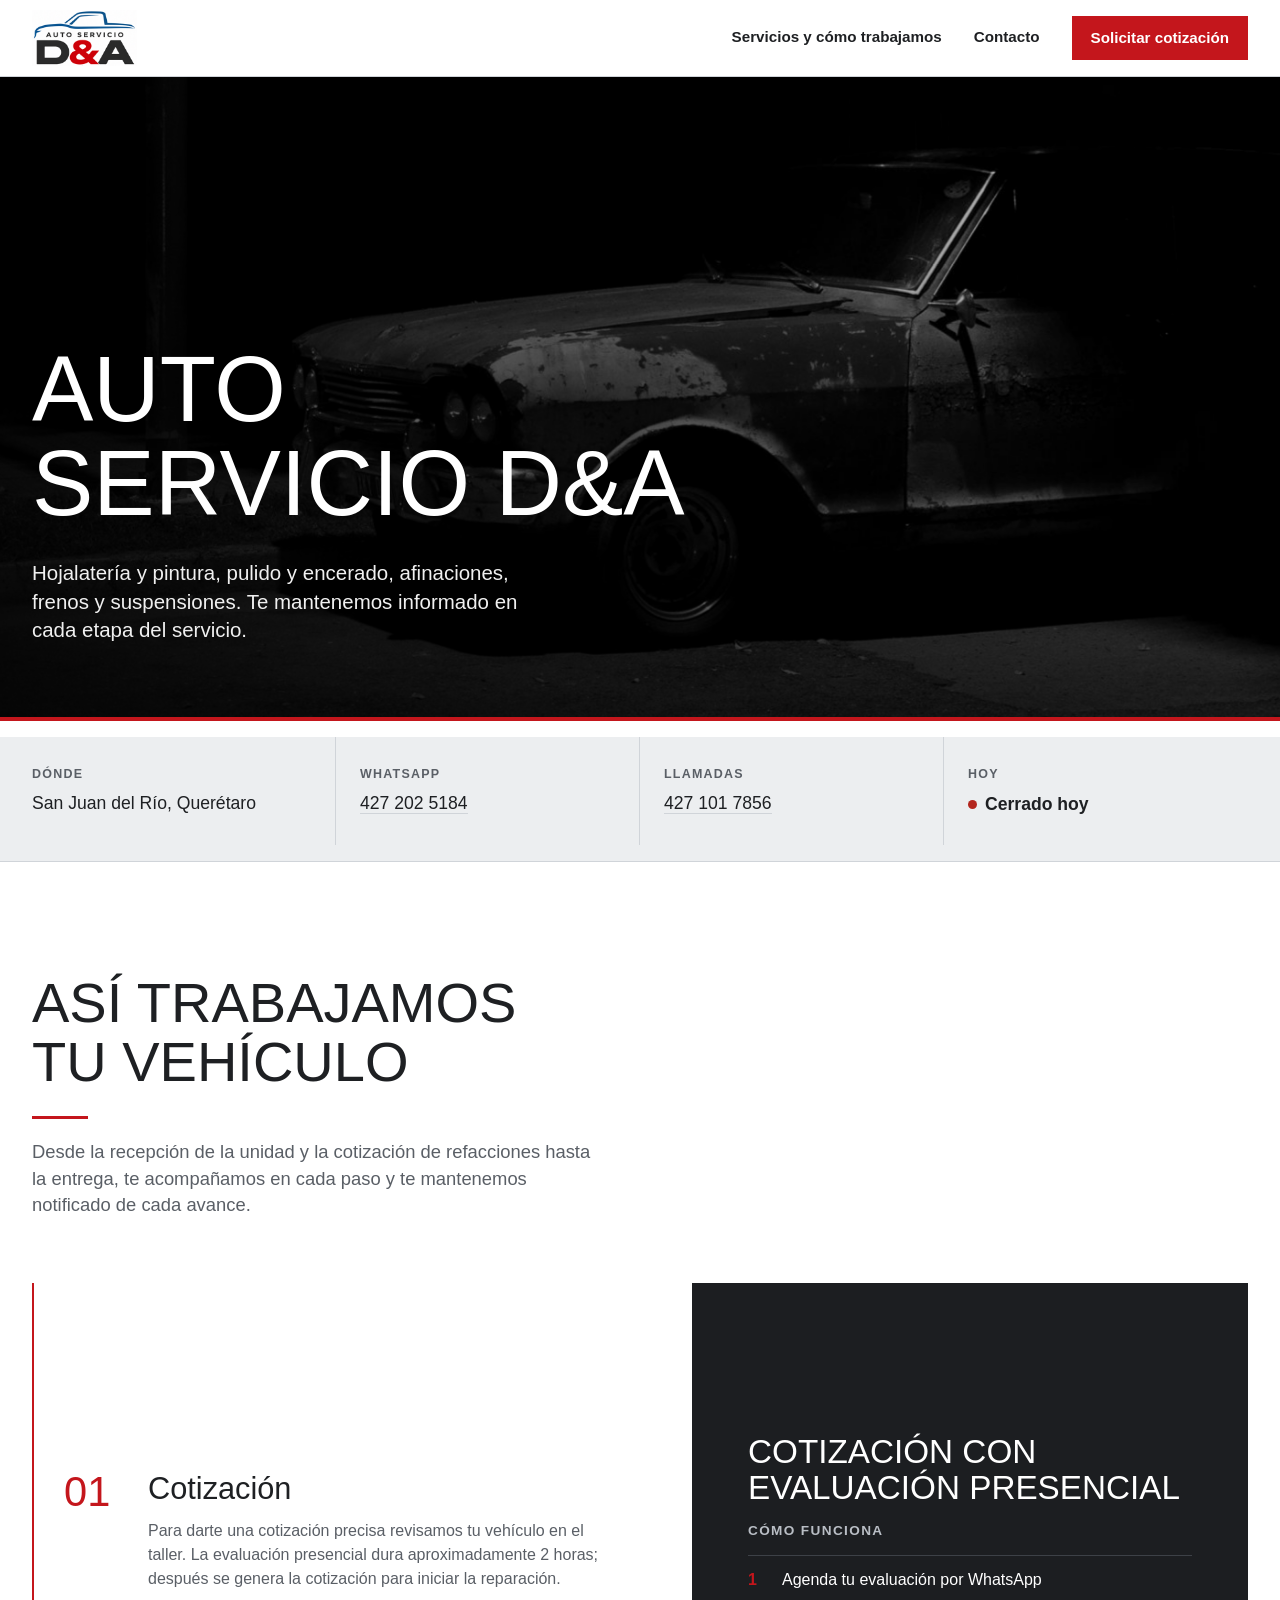
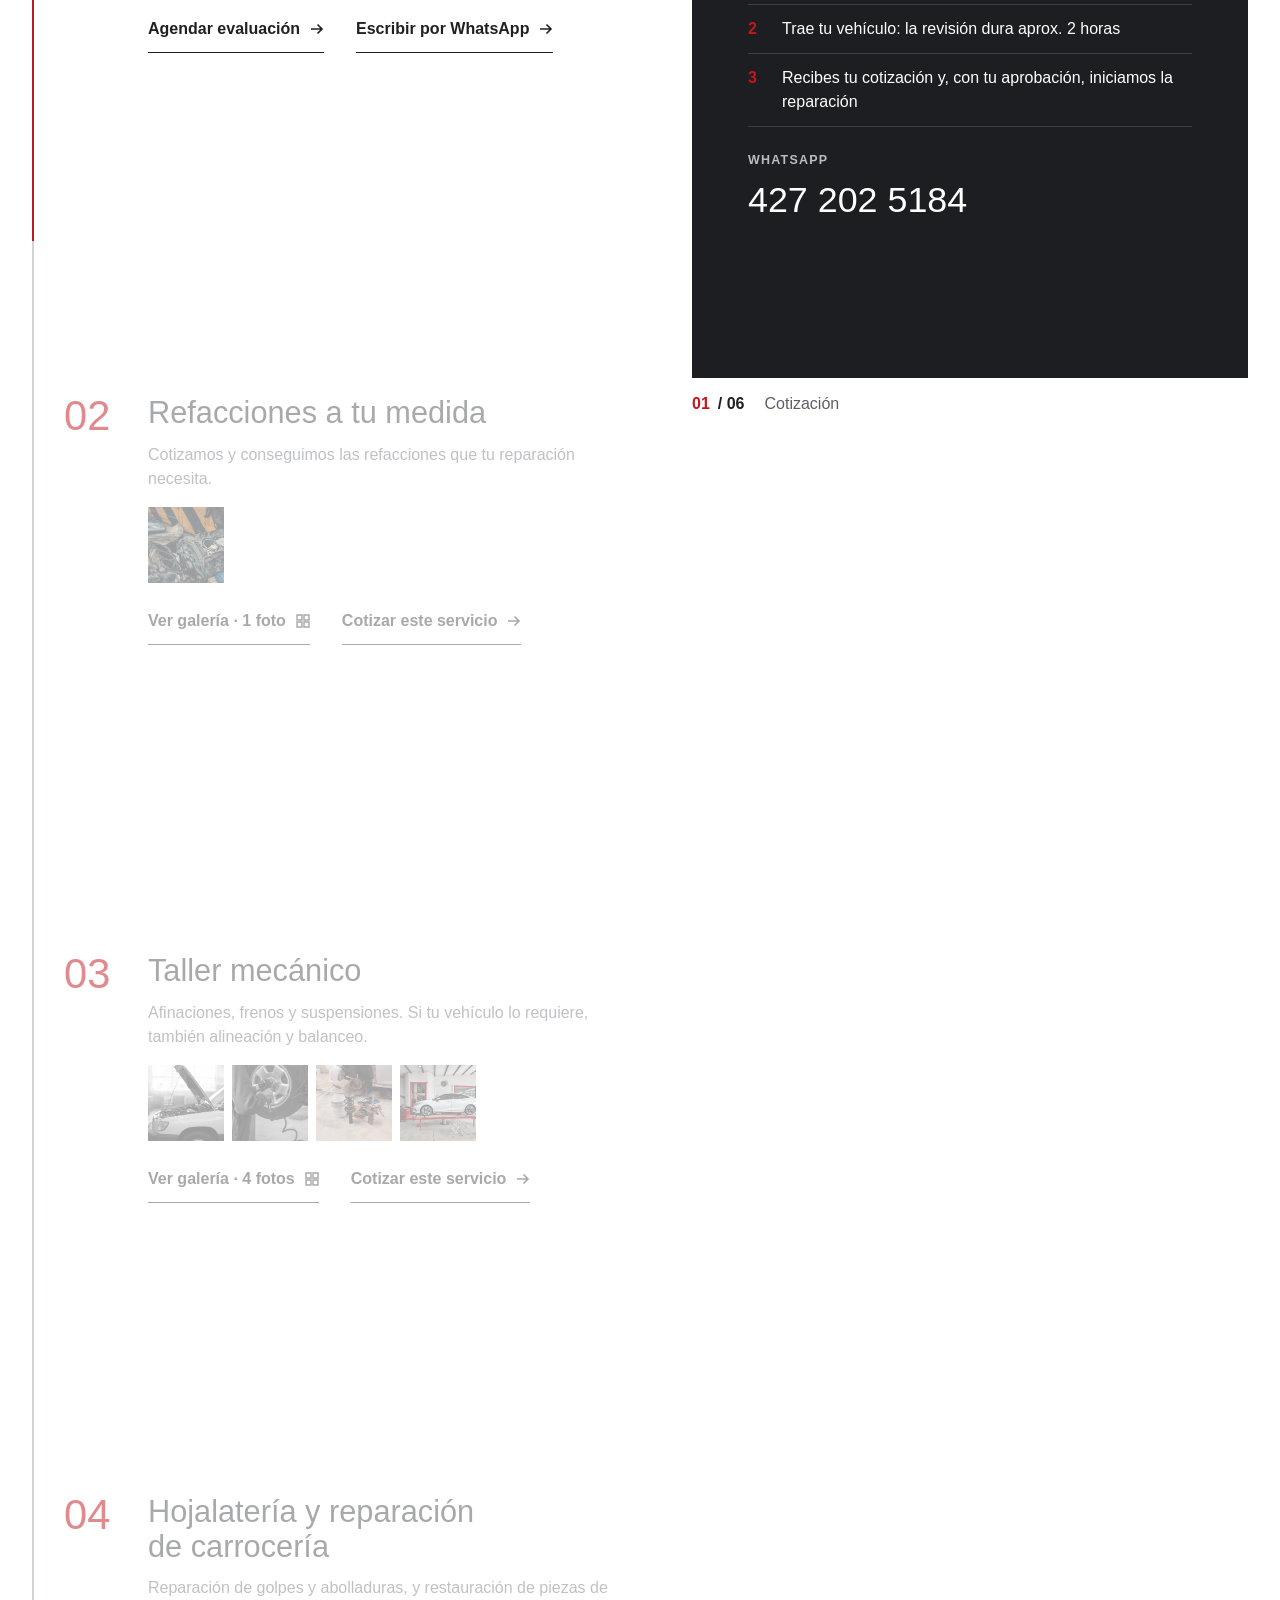
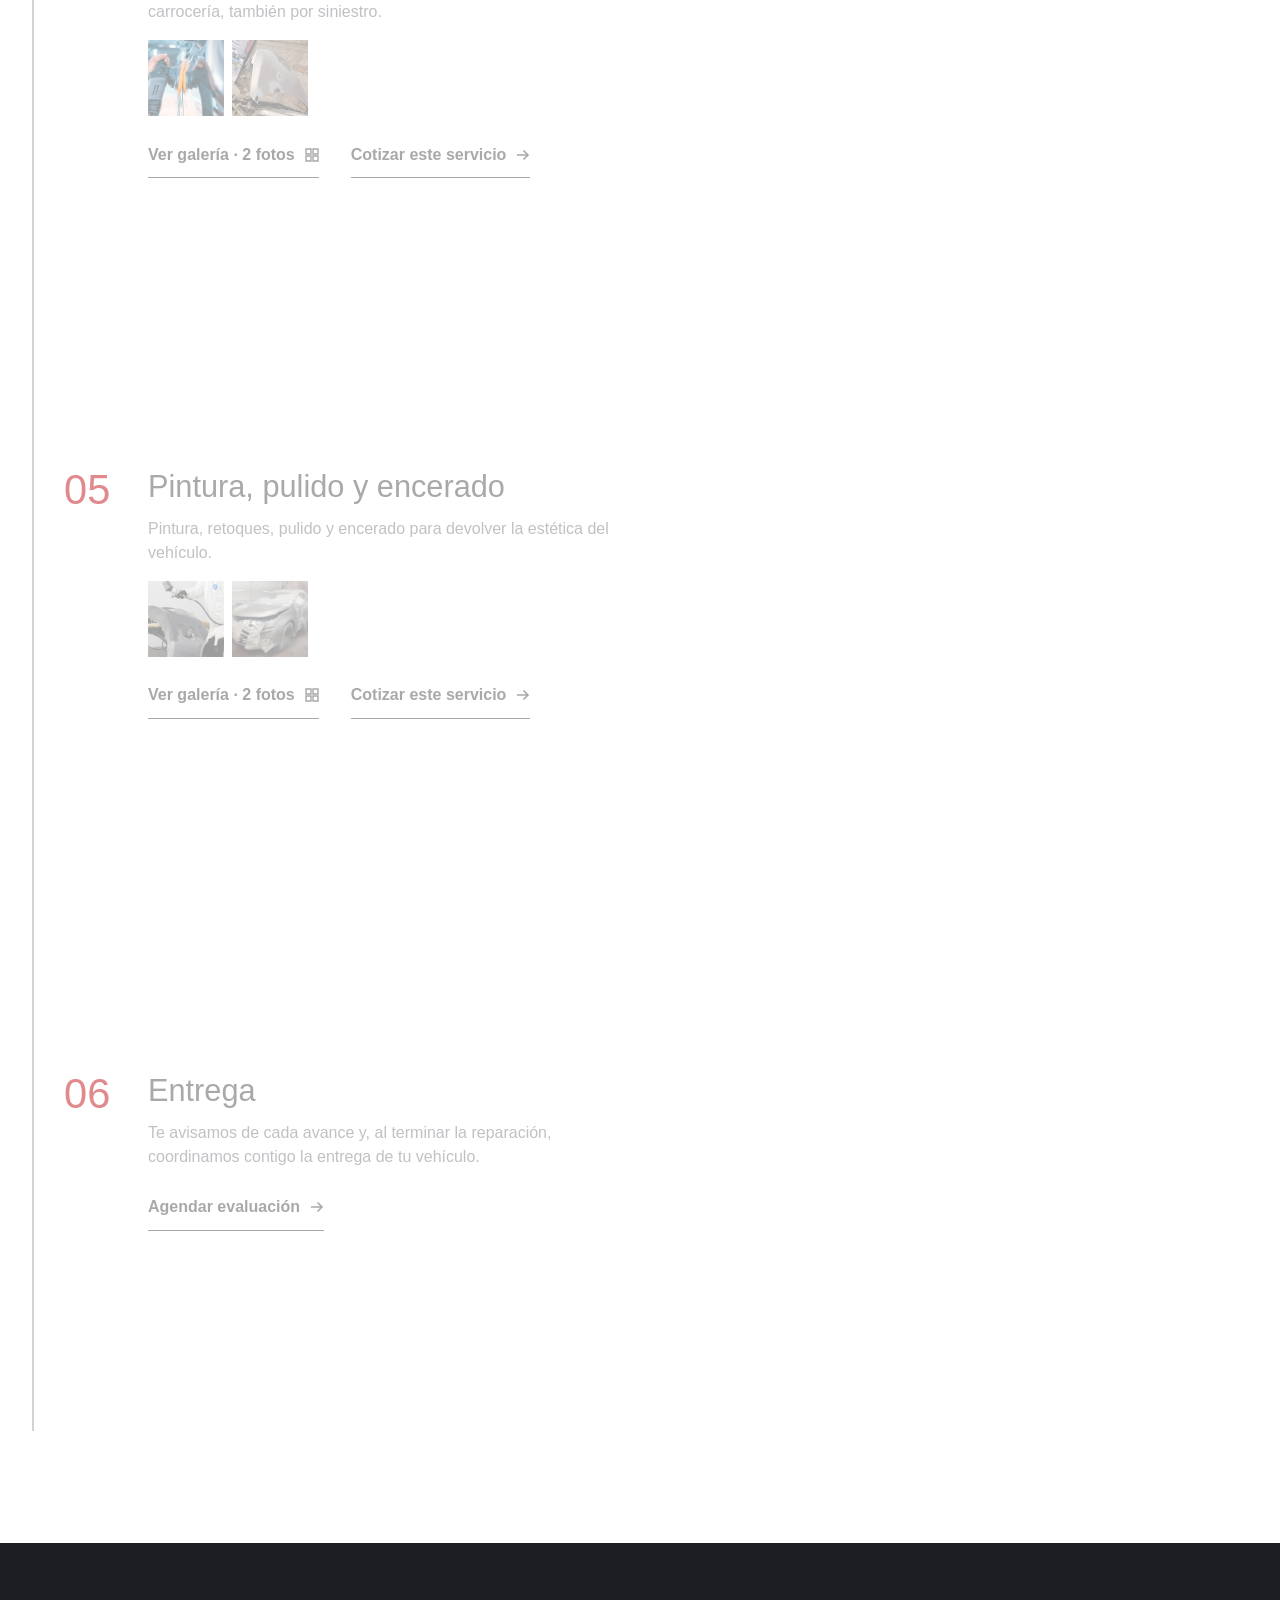
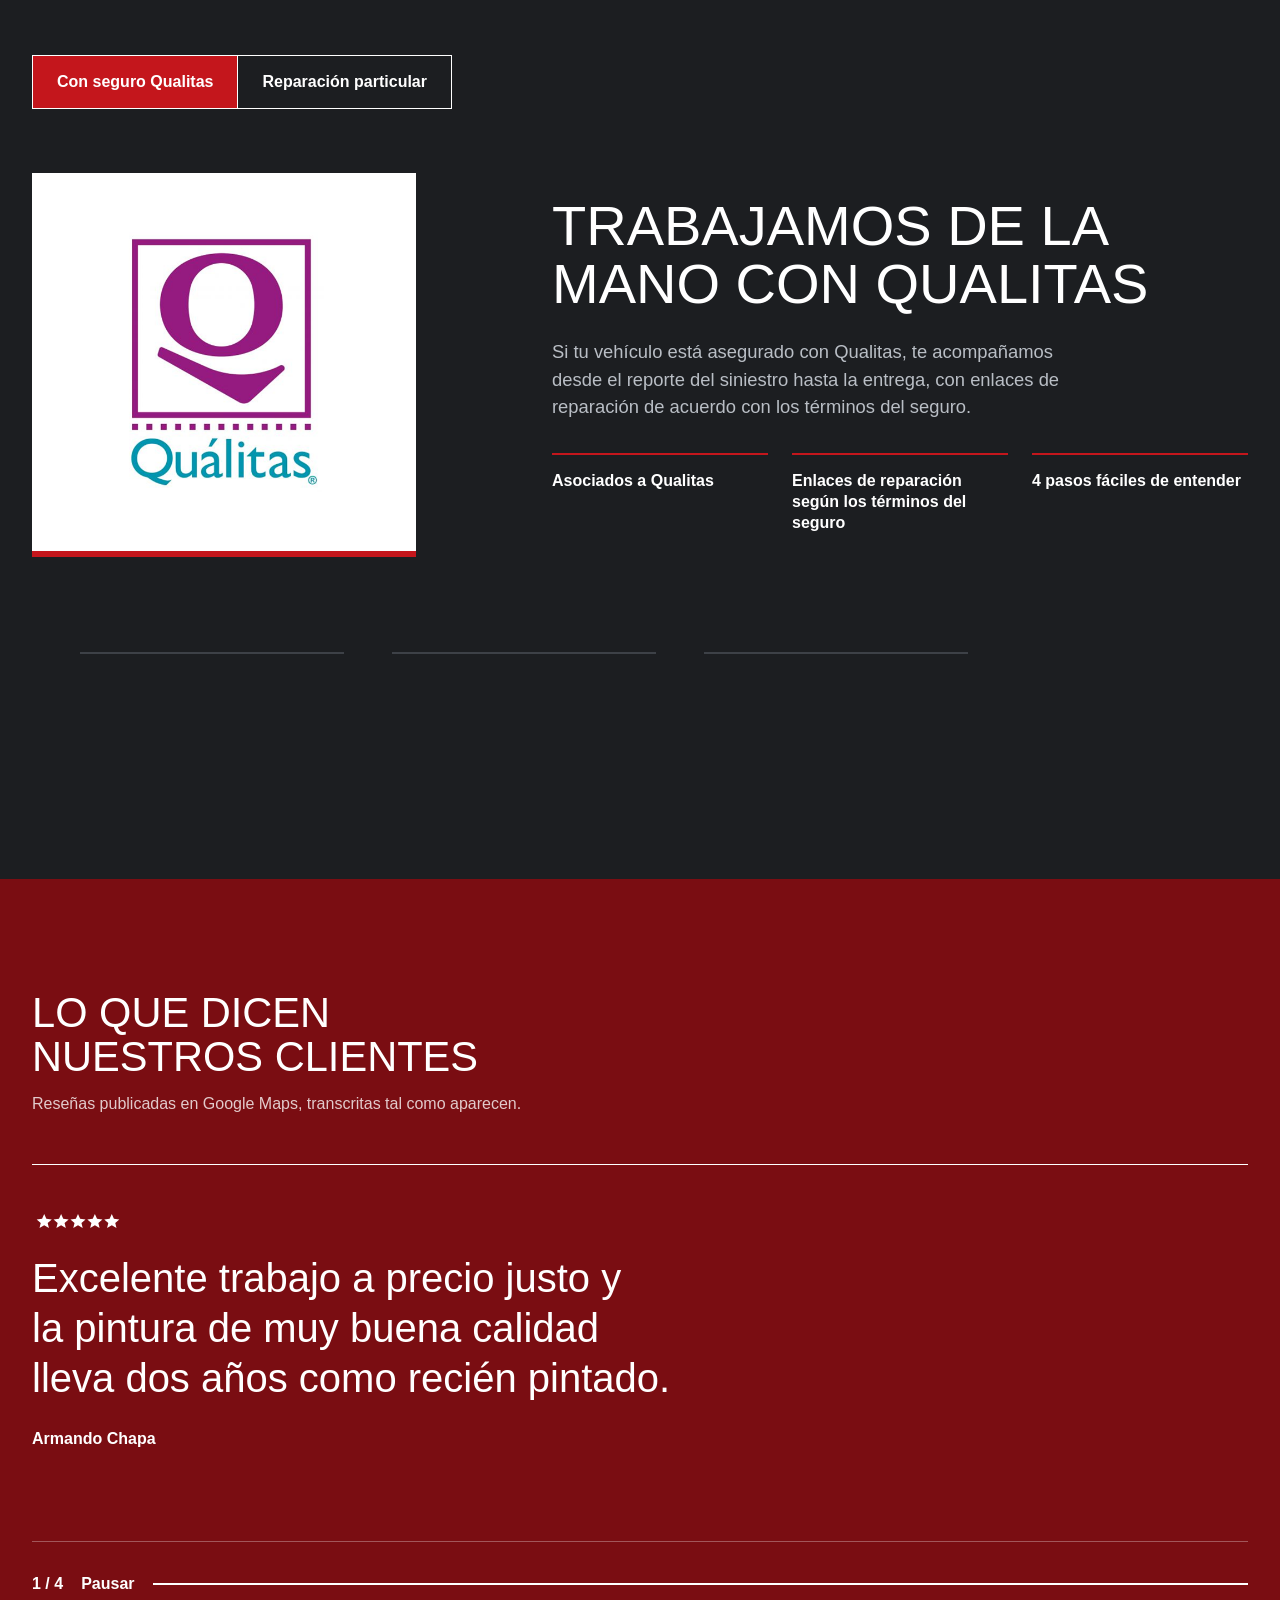
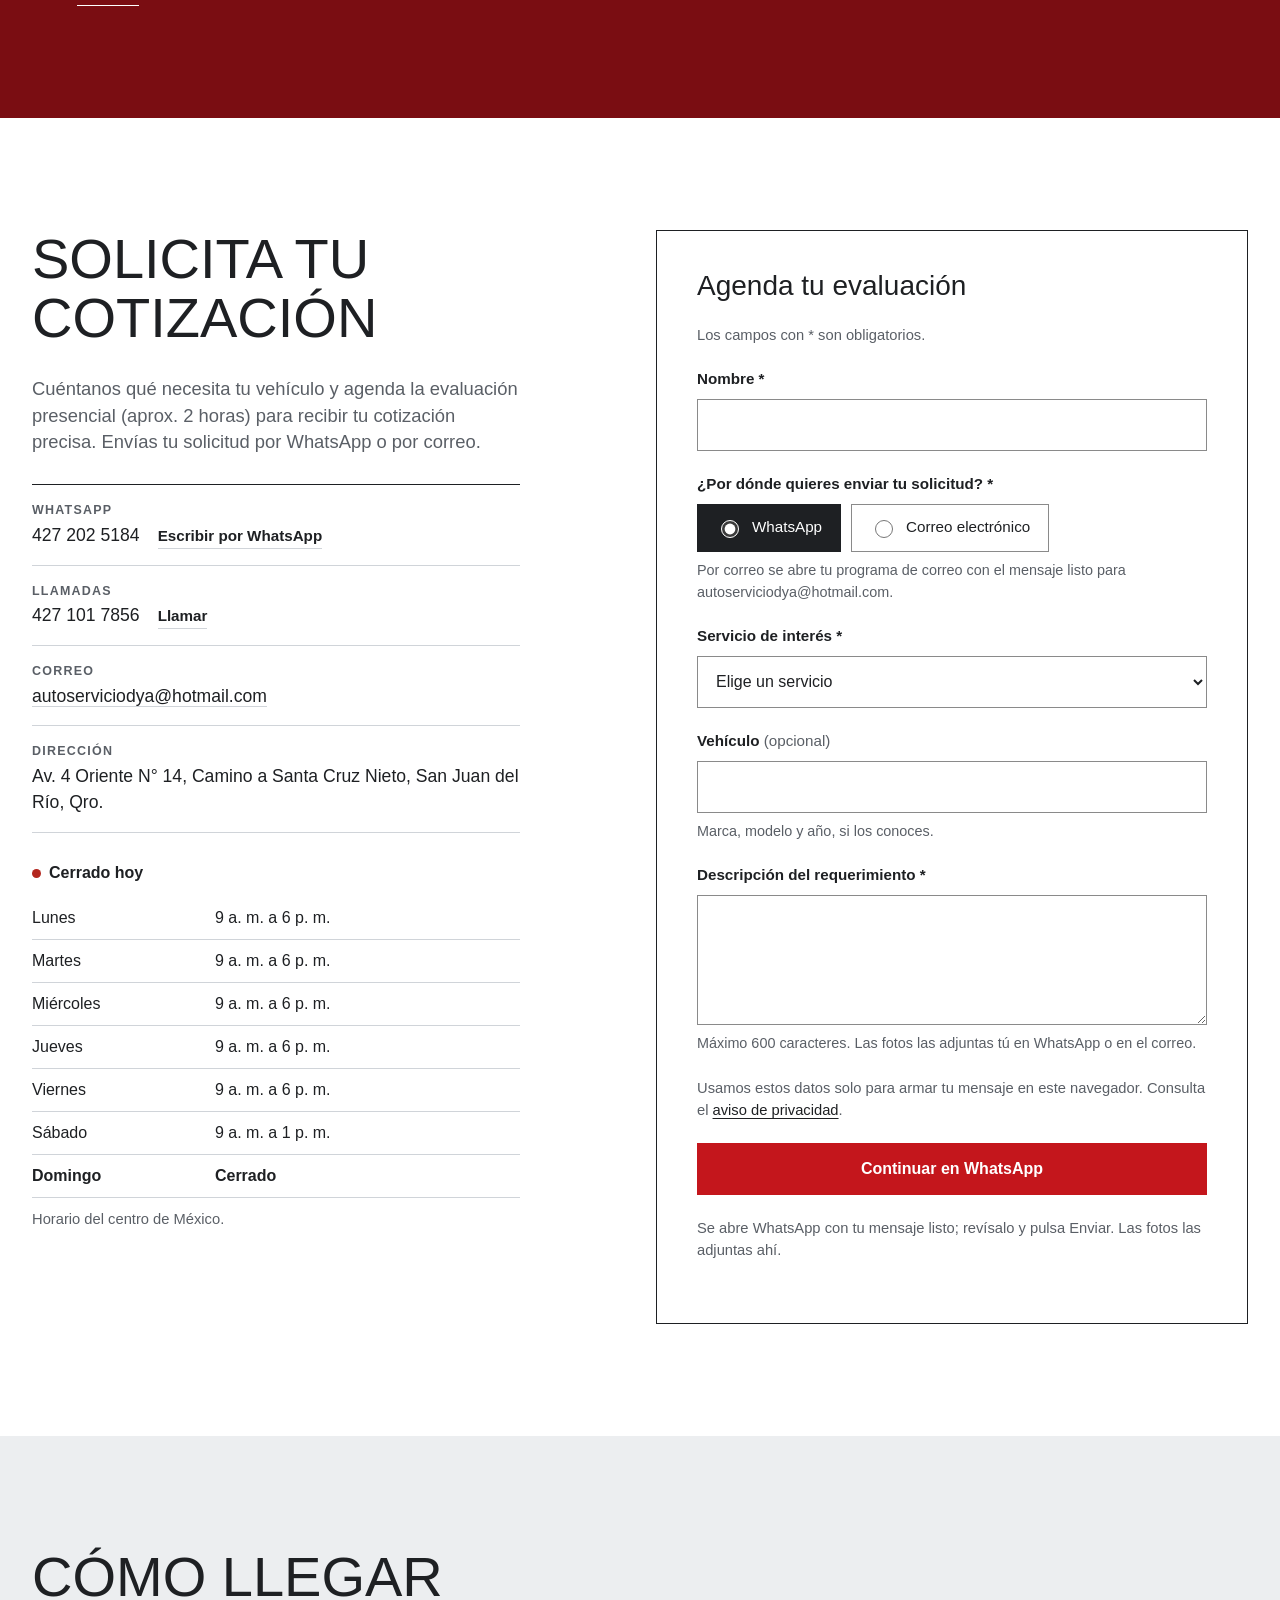
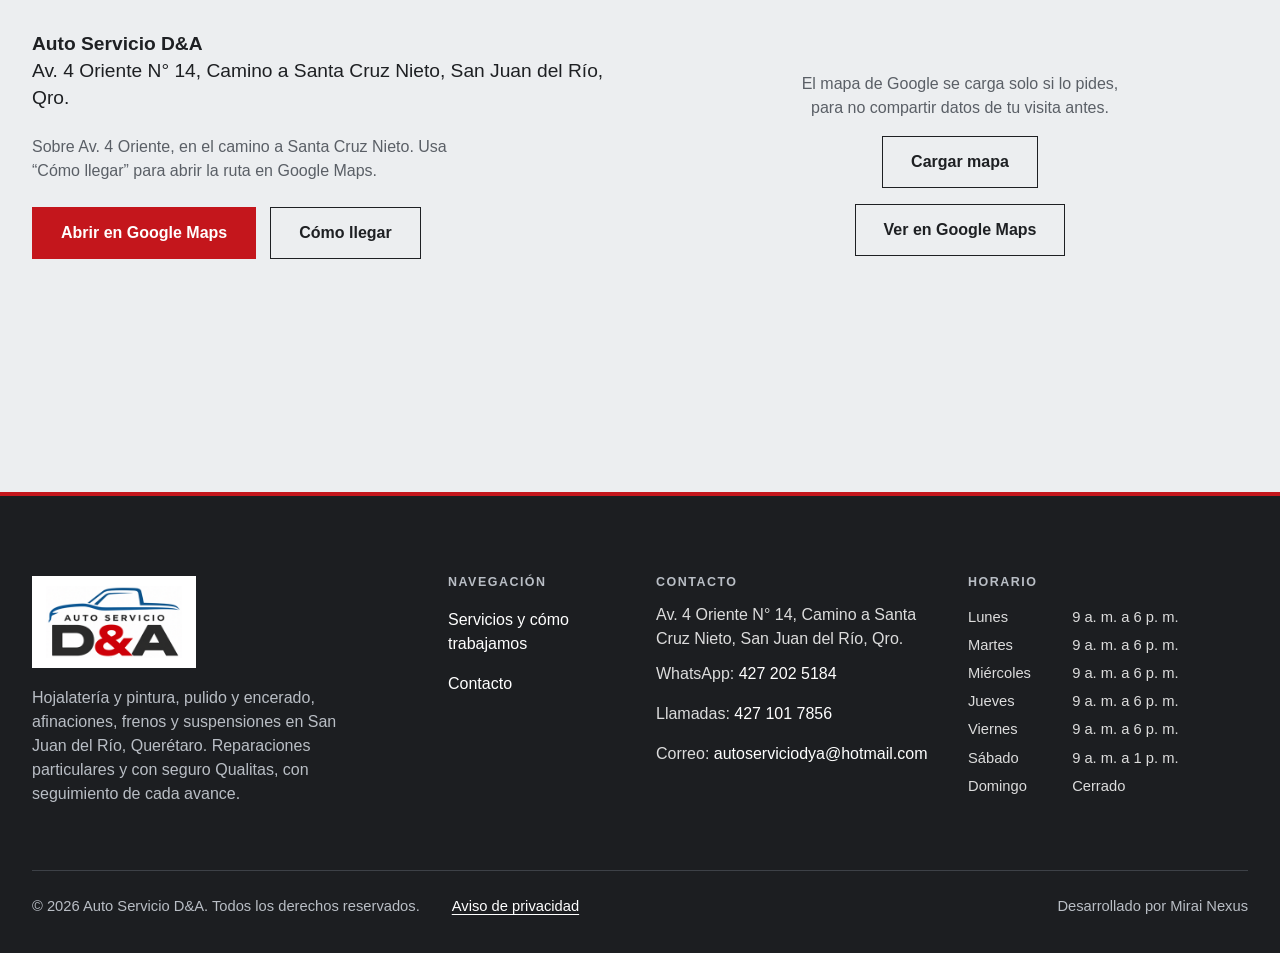
==== commit 0d444857: "Contacto con WhatsApp y llamadas separados, correo del taller y preparación para Google - WhatsApp 4" ====
--- a/index.html
+++ b/index.html
@@ -7,13 +7,13 @@
 
 <meta http-equiv="Content-Security-Policy" content="default-src 'self'; img-src 'self' data:; style-src 'self' https://fonts.googleapis.com; font-src https://fonts.gstatic.com; script-src 'self'; frame-src https://www.google.com; connect-src 'none'; form-action 'none'; base-uri 'self'; object-src 'none'">
 <meta name="description" content="Auto Servicio D&amp;A en San Juan del Río, Querétaro: hojalatería y pintura, taller mecánico, alineación y balanceo, y refacciones a tu medida. Solicita tu cotización por WhatsApp.">
-<meta name="robots" content="noindex, nofollow">
+<meta name="robots" content="noindex, nofollow"><link rel="canonical" href="https://auto-servicio-da.vercel.app/">
 <meta name="referrer" content="strict-origin-when-cross-origin">
 <link rel="icon" href="favicon.ico" sizes="any">
 <link rel="icon" type="image/png" sizes="32x32" href="img/favicon-32.png">
 <link rel="apple-touch-icon" href="apple-touch-icon.png">
 <meta property="og:type" content="website"><meta property="og:locale" content="es_MX">
-<meta property="og:title" content="Auto Servicio D&amp;A | Hojalatería y pintura en San Juan del Río"><meta property="og:description" content="Auto Servicio D&amp;A en San Juan del Río, Querétaro: hojalatería y pintura, taller mecánico, alineación y balanceo, y refacciones a tu medida. Solicita tu cotización por WhatsApp.">
+<meta property="og:title" content="Auto Servicio D&amp;A | Hojalatería y pintura en San Juan del Río"><meta property="og:description" content="Auto Servicio D&amp;A en San Juan del Río, Querétaro: hojalatería y pintura, taller mecánico, alineación y balanceo, y refacciones a tu medida. Solicita tu cotización por WhatsApp."><meta property="og:url" content="https://auto-servicio-da.vercel.app/"><meta property="og:image" content="https://auto-servicio-da.vercel.app/img/logo-da-800.jpg"><meta name="twitter:card" content="summary">
 <link rel="preconnect" href="https://fonts.googleapis.com"><link rel="preconnect" href="https://fonts.gstatic.com" crossorigin><link rel="stylesheet" href="https://fonts.googleapis.com/css2?family=Archivo:wght@300;400;700&display=swap">
 <link rel="stylesheet" href="css/styles.css">
 </head>
@@ -51,7 +51,8 @@
 <section class="facts-bar" aria-label="Datos del taller">
   <dl class="wrap">
     <div class="fact"><dt>Dónde</dt><dd>San Juan del Río, Querétaro</dd></div>
-    <div class="fact"><dt>WhatsApp y llamadas</dt><dd><a href="https://wa.me/524271017856" target="_blank" rel="noopener">427 101 7856</a></dd></div>
+    <div class="fact"><dt>WhatsApp</dt><dd><a href="https://wa.me/524272025184" target="_blank" rel="noopener">427 202 5184</a></dd></div>
+    <div class="fact"><dt>Llamadas</dt><dd><a href="tel:+524271017856">427 101 7856</a></dd></div>
     <div class="fact"><dt>Hoy</dt><dd><span class="status" data-open-status data-open=""></span> <span data-today-hours></span></dd></div>
   </dl>
 </section>
@@ -74,11 +75,11 @@
   <p class="quote-panel__title">Cotización con evaluación presencial</p>
   <p class="quote-panel__label">Cómo funciona</p>
   <ul class="quote-panel__list"><li><span>1</span>Agenda tu evaluación por WhatsApp</li><li><span>2</span>Trae tu vehículo: la revisión dura aprox. 2 horas</li><li><span>3</span>Recibes tu cotización y, con tu aprobación, iniciamos la reparación</li></ul>
-  <p class="quote-panel__num"><span>WhatsApp y llamadas</span>427 101 7856</p>
+  <p class="quote-panel__num"><span>WhatsApp</span>427 202 5184</p>
 </div></div>
     <div class="svc__actions">
       <a class="link-arrow" href="#contacto">Agendar evaluación <svg viewBox="0 0 14 14" aria-hidden="true"><path d="M1 7h11M7.5 2.5 12 7l-4.5 4.5" fill="none" stroke="currentColor" stroke-width="1.6"/></svg></a>
-      <a class="link-arrow" href="https://wa.me/524271017856" target="_blank" rel="noopener">Escribir por WhatsApp <svg viewBox="0 0 14 14" aria-hidden="true"><path d="M1 7h11M7.5 2.5 12 7l-4.5 4.5" fill="none" stroke="currentColor" stroke-width="1.6"/></svg></a>
+      <a class="link-arrow" href="https://wa.me/524272025184" target="_blank" rel="noopener">Escribir por WhatsApp <svg viewBox="0 0 14 14" aria-hidden="true"><path d="M1 7h11M7.5 2.5 12 7l-4.5 4.5" fill="none" stroke="currentColor" stroke-width="1.6"/></svg></a>
     </div>
   </div>
 </li>
@@ -156,7 +157,7 @@
   <p class="quote-panel__title">Cotización con evaluación presencial</p>
   <p class="quote-panel__label">Cómo funciona</p>
   <ul class="quote-panel__list"><li><span>1</span>Agenda tu evaluación por WhatsApp</li><li><span>2</span>Trae tu vehículo: la revisión dura aprox. 2 horas</li><li><span>3</span>Recibes tu cotización y, con tu aprobación, iniciamos la reparación</li></ul>
-  <p class="quote-panel__num"><span>WhatsApp y llamadas</span>427 101 7856</p>
+  <p class="quote-panel__num"><span>WhatsApp</span>427 202 5184</p>
 </div></div><div class="shot" data-for="refacciones"><img src="img/refacciones-motor-800.jpg" srcset="img/refacciones-motor-480.jpg 480w, img/refacciones-motor-800.jpg 800w, img/refacciones-motor-1200.jpg 1200w" sizes="600px" alt="" loading="lazy" decoding="async"></div><div class="shot shot--2" data-for="mecanico"><img src="img/motor-cofre-800.jpg" srcset="img/motor-cofre-480.jpg 480w, img/motor-cofre-800.jpg 800w, img/motor-cofre-1200.jpg 1200w" sizes="300px" alt="" loading="lazy" decoding="async"><img src="img/llanta-impacto-800.jpg" srcset="img/llanta-impacto-480.jpg 480w, img/llanta-impacto-800.jpg 800w, img/llanta-impacto-1200.jpg 1200w" sizes="300px" alt="" loading="lazy" decoding="async"></div><div class="shot" data-for="hojalateria"><img data-foco="50% 62%" src="img/pulido-carroceria-800.jpg" srcset="img/pulido-carroceria-480.jpg 480w, img/pulido-carroceria-800.jpg 800w, img/pulido-carroceria-1200.jpg 1200w" sizes="600px" alt="" loading="lazy" decoding="async"></div><div class="shot" data-for="pintura"><img src="img/pintura-defensa-800.jpg" srcset="img/pintura-defensa-480.jpg 480w, img/pintura-defensa-800.jpg 800w, img/pintura-defensa-1200.jpg 1200w" sizes="600px" alt="" loading="lazy" decoding="async"></div><div class="shot shot--quote" data-for="entrega"><div class="quote-panel">
   <p class="quote-panel__title">Entrega coordinada</p>
   <p class="quote-panel__label">Cómo funciona</p>
@@ -276,12 +277,13 @@
   <div class="wrap contact">
     <div class="contact__info">
       <h2 id="h-contacto">Solicita tu cotización</h2>
-      <p class="lead">Cuéntanos qué necesita tu vehículo y agenda la evaluación presencial (aprox. 2 horas) para recibir tu cotización precisa. Continúas la conversación en WhatsApp.</p>
+      <p class="lead">Cuéntanos qué necesita tu vehículo y agenda la evaluación presencial (aprox. 2 horas) para recibir tu cotización precisa. Envías tu solicitud por WhatsApp o por correo.</p>
       <dl class="info-list">
-        <div><dt>WhatsApp y llamadas</dt><dd class="info-num"><span>427 101 7856</span>
-          <a href="https://wa.me/524271017856" target="_blank" rel="noopener">Escribir por WhatsApp</a>
+        <div><dt>WhatsApp</dt><dd class="info-num"><span>427 202 5184</span>
+          <a href="https://wa.me/524272025184" target="_blank" rel="noopener">Escribir por WhatsApp</a></dd></div>
+        <div><dt>Llamadas</dt><dd class="info-num"><span>427 101 7856</span>
           <a href="tel:+524271017856">Llamar</a></dd></div>
-        
+        <div><dt>Correo</dt><dd><a href="mailto:autoserviciodya@hotmail.com">autoserviciodya@hotmail.com</a></dd></div>
         <div><dt>Dirección</dt><dd>Av. 4 Oriente N° 14, Camino a Santa Cruz Nieto, San Juan del Río, Qro.</dd></div>
       </dl>
       <div>
@@ -300,8 +302,8 @@
     </div>
     <div class="contact__form">
       <noscript><div class="noscript-box"><h3>Contáctanos directamente</h3>
-        <p>El formulario necesita JavaScript. Escríbenos por <a href="https://wa.me/524271017856">WhatsApp</a> o llama al <a href="tel:+524271017856">427 101 7856</a>.</p></div></noscript>
-      <form class="form js-only" id="quote-form" method="post" action="#contacto" novalidate data-wa="524271017856">
+        <p>El formulario necesita JavaScript. Escríbenos por <a href="https://wa.me/524272025184">WhatsApp (427 202 5184)</a>, llama al <a href="tel:+524271017856">427 101 7856</a> o escribe a <a href="mailto:autoserviciodya@hotmail.com">autoserviciodya@hotmail.com</a>.</p></div></noscript>
+      <form class="form js-only" id="quote-form" method="post" action="#contacto" novalidate data-wa="524272025184" data-mail="autoserviciodya@hotmail.com">
         <h3>Agenda tu evaluación</h3>
         <p class="form__alt">Los campos con * son obligatorios.</p>
         <div class="field">
@@ -309,6 +311,14 @@
           <input id="nombre" name="nombre" type="text" autocomplete="name" maxlength="80" aria-describedby="nombre-err">
           <p class="err" id="nombre-err" hidden></p>
         </div>
+        <fieldset class="field radios-wrap">
+          <legend>¿Por dónde quieres enviar tu solicitud? *</legend>
+          <div class="radios">
+            <label><input type="radio" name="canal" value="whatsapp" checked> WhatsApp</label>
+            <label><input type="radio" name="canal" value="correo"> Correo electrónico</label>
+          </div>
+          <p class="hint" id="canal-hint">Por correo se abre tu programa de correo con el mensaje listo para autoserviciodya@hotmail.com.</p>
+        </fieldset>
         <div class="field">
           <label for="servicio">Servicio de interés *</label>
           <select id="servicio" name="servicio" aria-describedby="servicio-err">
@@ -330,12 +340,12 @@
         <div class="field">
           <label for="descripcion">Descripción del requerimiento *</label>
           <textarea id="descripcion" name="descripcion" maxlength="600" aria-describedby="descripcion-hint descripcion-err"></textarea>
-          <p class="hint" id="descripcion-hint">Máximo 600 caracteres. Las fotos se adjuntan manualmente dentro de la conversación de WhatsApp.</p>
+          <p class="hint" id="descripcion-hint">Máximo 600 caracteres. Las fotos las adjuntas tú en WhatsApp o en el correo.</p>
           <p class="err" id="descripcion-err" hidden></p>
         </div>
         <p class="form__privacy">Usamos estos datos solo para armar tu mensaje en este navegador. Consulta el <a href="privacidad.html">aviso de privacidad</a>.</p>
         <button class="btn btn--primary" type="submit" id="form-submit" disabled>Continuar en WhatsApp</button>
-        <p class="form__alt">Se abre WhatsApp con tu mensaje listo; revísalo y pulsa Enviar. Las fotos las adjuntas ahí.</p>
+        <p class="form__alt" id="form-help">Se abre WhatsApp con tu mensaje listo; revísalo y pulsa Enviar. Las fotos las adjuntas ahí.</p>
         <p id="form-status" role="alert" class="err"></p>
         <p id="form-done" class="form__done" role="status" hidden></p>
       </form>
@@ -381,8 +391,9 @@
       <div class="footer__col footer__col--wide">
         <h2>Contacto</h2>
         <p>Av. 4 Oriente N° 14, Camino a Santa Cruz Nieto, San Juan del Río, Qro.</p>
-        <p>WhatsApp y llamadas: <a href="https://wa.me/524271017856" target="_blank" rel="noopener">427 101 7856</a></p>
-        
+        <p>WhatsApp: <a href="https://wa.me/524272025184" target="_blank" rel="noopener">427 202 5184</a></p>
+        <p>Llamadas: <a href="tel:+524271017856">427 101 7856</a></p>
+        <p>Correo: <a href="mailto:autoserviciodya@hotmail.com">autoserviciodya@hotmail.com</a></p>
       </div>
       <div class="footer__col footer__col--wide">
         <h2>Horario</h2>
@@ -406,7 +417,7 @@
 </footer>
 <script type="application/json" id="hours-data">{"tz": "America/Mexico_City", "days": [{"dia": "Lunes", "abre": "09:00", "cierra": "18:00"}, {"dia": "Martes", "abre": "09:00", "cierra": "18:00"}, {"dia": "Miércoles", "abre": "09:00", "cierra": "18:00"}, {"dia": "Jueves", "abre": "09:00", "cierra": "18:00"}, {"dia": "Viernes", "abre": "09:00", "cierra": "18:00"}, {"dia": "Sábado", "abre": "09:00", "cierra": "13:00"}, {"dia": "Domingo", "abre": "", "cierra": ""}]}</script>
 <script type="application/json" id="gallery-data">{"refacciones": {"titulo": "Refacciones a tu medida", "fotos": [{"src": "img/refacciones-motor-1200.jpg", "srcset": "img/refacciones-motor-480.jpg 480w, img/refacciones-motor-800.jpg 800w, img/refacciones-motor-1200.jpg 1200w", "alt": "Bloques de motor desmontados sobre una mesa de trabajo", "pie": "", "ilu": true, "w": 1200, "h": 1600}]}, "mecanico": {"titulo": "Taller mecánico", "fotos": [{"src": "img/motor-cofre-1200.jpg", "srcset": "img/motor-cofre-480.jpg 480w, img/motor-cofre-800.jpg 800w, img/motor-cofre-1200.jpg 1200w", "alt": "Camioneta blanca con el cofre abierto y el motor a la vista dentro de un taller", "pie": "", "ilu": true, "w": 1200, "h": 1800}, {"src": "img/llanta-impacto-1200.jpg", "srcset": "img/llanta-impacto-480.jpg 480w, img/llanta-impacto-800.jpg 800w, img/llanta-impacto-1200.jpg 1200w", "alt": "Mecánico aflojando las tuercas de una llanta con pistola de impacto", "pie": "", "ilu": true, "w": 1200, "h": 1800}, {"src": "img/suspension-desmontada-800.jpg", "srcset": "img/suspension-desmontada-480.jpg 480w, img/suspension-desmontada-800.jpg 800w", "alt": "Dos amortiguadores retirados junto a herramientas, con la zona delantera del vehículo abierta", "pie": "Suspensión desmontada en el taller.", "ilu": false, "w": 800, "h": 1423}, {"src": "img/alineacion-plataforma-1200.jpg", "srcset": "img/alineacion-plataforma-480.jpg 480w, img/alineacion-plataforma-800.jpg 800w, img/alineacion-plataforma-1200.jpg 1200w", "alt": "Auto blanco sobre la plataforma de alineación con sensores en las ruedas, en el taller", "pie": "", "ilu": false, "w": 1200, "h": 675}]}, "hojalateria": {"titulo": "Hojalatería y reparación de carrocería", "fotos": [{"src": "img/pulido-carroceria-1200.jpg", "srcset": "img/pulido-carroceria-480.jpg 480w, img/pulido-carroceria-800.jpg 800w, img/pulido-carroceria-1200.jpg 1200w", "alt": "Pulido de la carrocería de un auto oscuro con pulidora orbital", "pie": "", "ilu": true, "w": 1200, "h": 3144}, {"src": "img/cofre-preparacion-1200.jpg", "srcset": "img/cofre-preparacion-480.jpg 480w, img/cofre-preparacion-800.jpg 800w, img/cofre-preparacion-1200.jpg 1200w", "alt": "Cofre levantado con la superficie en preparación y marcas oscuras de guía", "pie": "Cofre en preparación dentro del taller.", "ilu": false, "w": 1200, "h": 675}]}, "pintura": {"titulo": "Pintura, pulido y encerado", "fotos": [{"src": "img/pintura-defensa-1200.jpg", "srcset": "img/pintura-defensa-480.jpg 480w, img/pintura-defensa-800.jpg 800w, img/pintura-defensa-1200.jpg 1200w", "alt": "Pintor con traje protector aplicando pintura a una defensa con pistola de aire", "pie": "", "ilu": true, "w": 1200, "h": 1181}, {"src": "img/pintura-cabina-1600.jpg", "srcset": "img/pintura-cabina-480.jpg 480w, img/pintura-cabina-800.jpg 800w, img/pintura-cabina-1200.jpg 1200w, img/pintura-cabina-1600.jpg 1600w", "alt": "Vehículo gris con papel de enmascarado y plástico dentro de la cabina de pintura", "pie": "Vehículo protegido en la cabina de pintura.", "ilu": false, "w": 1600, "h": 1200}]}}</script>
-<script type="application/ld+json">{"@context": "https://schema.org", "@type": "AutoBodyShop", "name": "Auto Servicio D&A", "description": "Hojalatería y pintura, pulido y encerado, afinaciones, frenos y suspensiones en San Juan del Río, Querétaro. Reparaciones particulares y con seguro Qualitas, con seguimiento de cada avance.", "telephone": "+524271017856", "address": {"@type": "PostalAddress", "streetAddress": "Av. 4 Oriente N° 14, Camino a Santa Cruz Nieto", "addressLocality": "San Juan del Río", "addressRegion": "Querétaro", "addressCountry": "MX"}, "geo": {"@type": "GeoCoordinates", "latitude": 20.4004334, "longitude": -99.976916}, "hasMap": "https://maps.app.goo.gl/gWK8aiqv6PhXZtEo9", "openingHoursSpecification": [{"@type": "OpeningHoursSpecification", "dayOfWeek": "Monday", "opens": "09:00", "closes": "18:00"}, {"@type": "OpeningHoursSpecification", "dayOfWeek": "Tuesday", "opens": "09:00", "closes": "18:00"}, {"@type": "OpeningHoursSpecification", "dayOfWeek": "Wednesday", "opens": "09:00", "closes": "18:00"}, {"@type": "OpeningHoursSpecification", "dayOfWeek": "Thursday", "opens": "09:00", "closes": "18:00"}, {"@type": "OpeningHoursSpecification", "dayOfWeek": "Friday", "opens": "09:00", "closes": "18:00"}, {"@type": "OpeningHoursSpecification", "dayOfWeek": "Saturday", "opens": "09:00", "closes": "13:00"}], "makesOffer": [{"@type": "Offer", "itemOffered": {"@type": "Service", "name": "Refacciones a tu medida"}}, {"@type": "Offer", "itemOffered": {"@type": "Service", "name": "Taller mecánico"}}, {"@type": "Offer", "itemOffered": {"@type": "Service", "name": "Hojalatería y reparación de carrocería"}}, {"@type": "Offer", "itemOffered": {"@type": "Service", "name": "Pintura, pulido y encerado"}}]}</script>
+<script type="application/ld+json">{"@context": "https://schema.org", "@type": "AutoBodyShop", "name": "Auto Servicio D&A", "description": "Hojalatería y pintura, pulido y encerado, afinaciones, frenos y suspensiones en San Juan del Río, Querétaro. Reparaciones particulares y con seguro Qualitas, con seguimiento de cada avance.", "telephone": "+524271017856", "address": {"@type": "PostalAddress", "streetAddress": "Av. 4 Oriente N° 14, Camino a Santa Cruz Nieto", "addressLocality": "San Juan del Río", "addressRegion": "Querétaro", "addressCountry": "MX"}, "geo": {"@type": "GeoCoordinates", "latitude": 20.4004334, "longitude": -99.976916}, "hasMap": "https://maps.app.goo.gl/gWK8aiqv6PhXZtEo9", "openingHoursSpecification": [{"@type": "OpeningHoursSpecification", "dayOfWeek": "Monday", "opens": "09:00", "closes": "18:00"}, {"@type": "OpeningHoursSpecification", "dayOfWeek": "Tuesday", "opens": "09:00", "closes": "18:00"}, {"@type": "OpeningHoursSpecification", "dayOfWeek": "Wednesday", "opens": "09:00", "closes": "18:00"}, {"@type": "OpeningHoursSpecification", "dayOfWeek": "Thursday", "opens": "09:00", "closes": "18:00"}, {"@type": "OpeningHoursSpecification", "dayOfWeek": "Friday", "opens": "09:00", "closes": "18:00"}, {"@type": "OpeningHoursSpecification", "dayOfWeek": "Saturday", "opens": "09:00", "closes": "13:00"}], "makesOffer": [{"@type": "Offer", "itemOffered": {"@type": "Service", "name": "Refacciones a tu medida"}}, {"@type": "Offer", "itemOffered": {"@type": "Service", "name": "Taller mecánico"}}, {"@type": "Offer", "itemOffered": {"@type": "Service", "name": "Hojalatería y reparación de carrocería"}}, {"@type": "Offer", "itemOffered": {"@type": "Service", "name": "Pintura, pulido y encerado"}}], "url": "https://auto-servicio-da.vercel.app", "image": "https://auto-servicio-da.vercel.app/img/logo-da-800.jpg", "email": "autoserviciodya@hotmail.com"}</script>
 
 <script src="js/app.js" defer></script>
 </body>
--- a/css/styles.css
+++ b/css/styles.css
@@ -100,7 +100,7 @@
 .hero__lead { font-size: clamp(1.05rem, 1.6vw, 1.3rem); max-width: 46ch; color: #f0f0f0; line-height: 1.4; }
 
 .facts-bar { background: var(--bg-alt); border-bottom: 1px solid var(--line); }
-.facts-bar .wrap { display: grid; grid-template-columns: repeat(3, 1fr); }
+.facts-bar .wrap { display: grid; grid-template-columns: repeat(4, 1fr); }
 .fact { padding: 28px 24px 28px 0; display: grid; gap: 6px; align-content: start; border-right: 1px solid var(--line); }
 .fact + .fact { padding-left: 24px; }
 .fact:last-child { border-right: 0; }
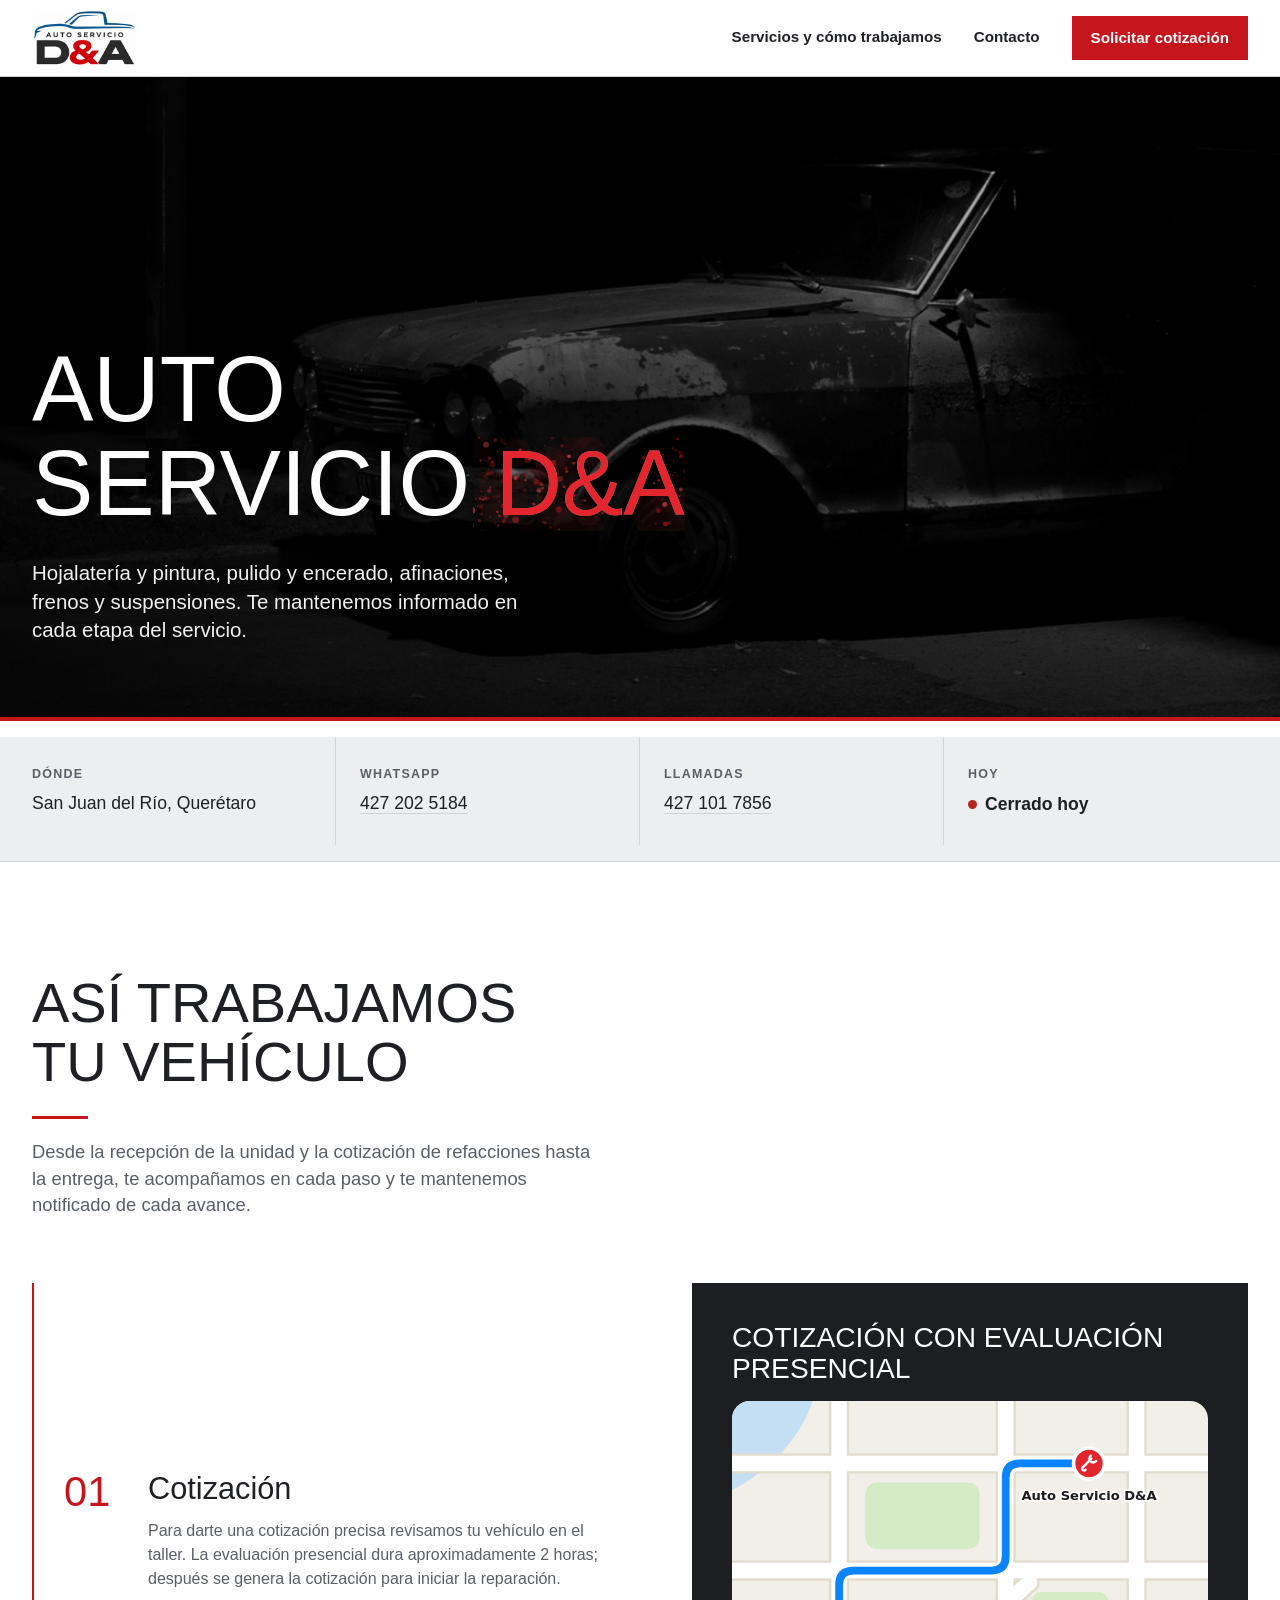
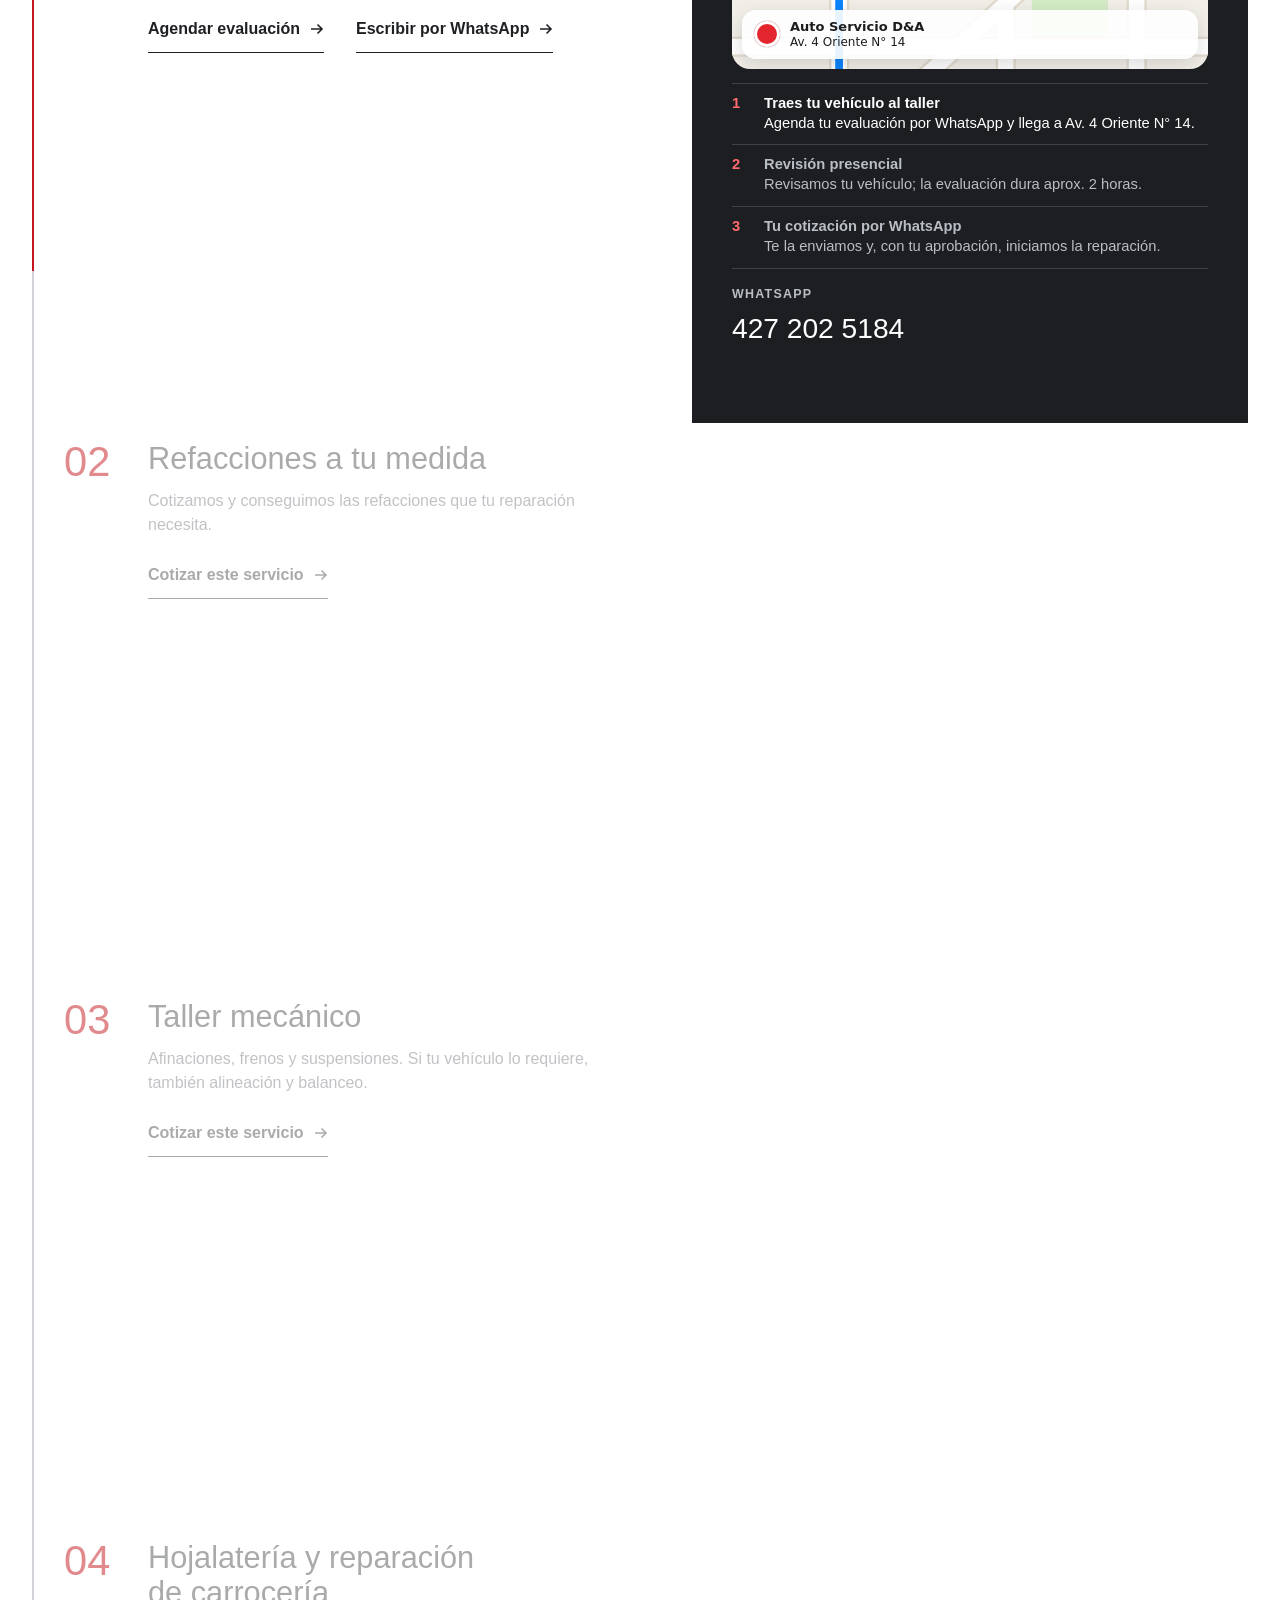
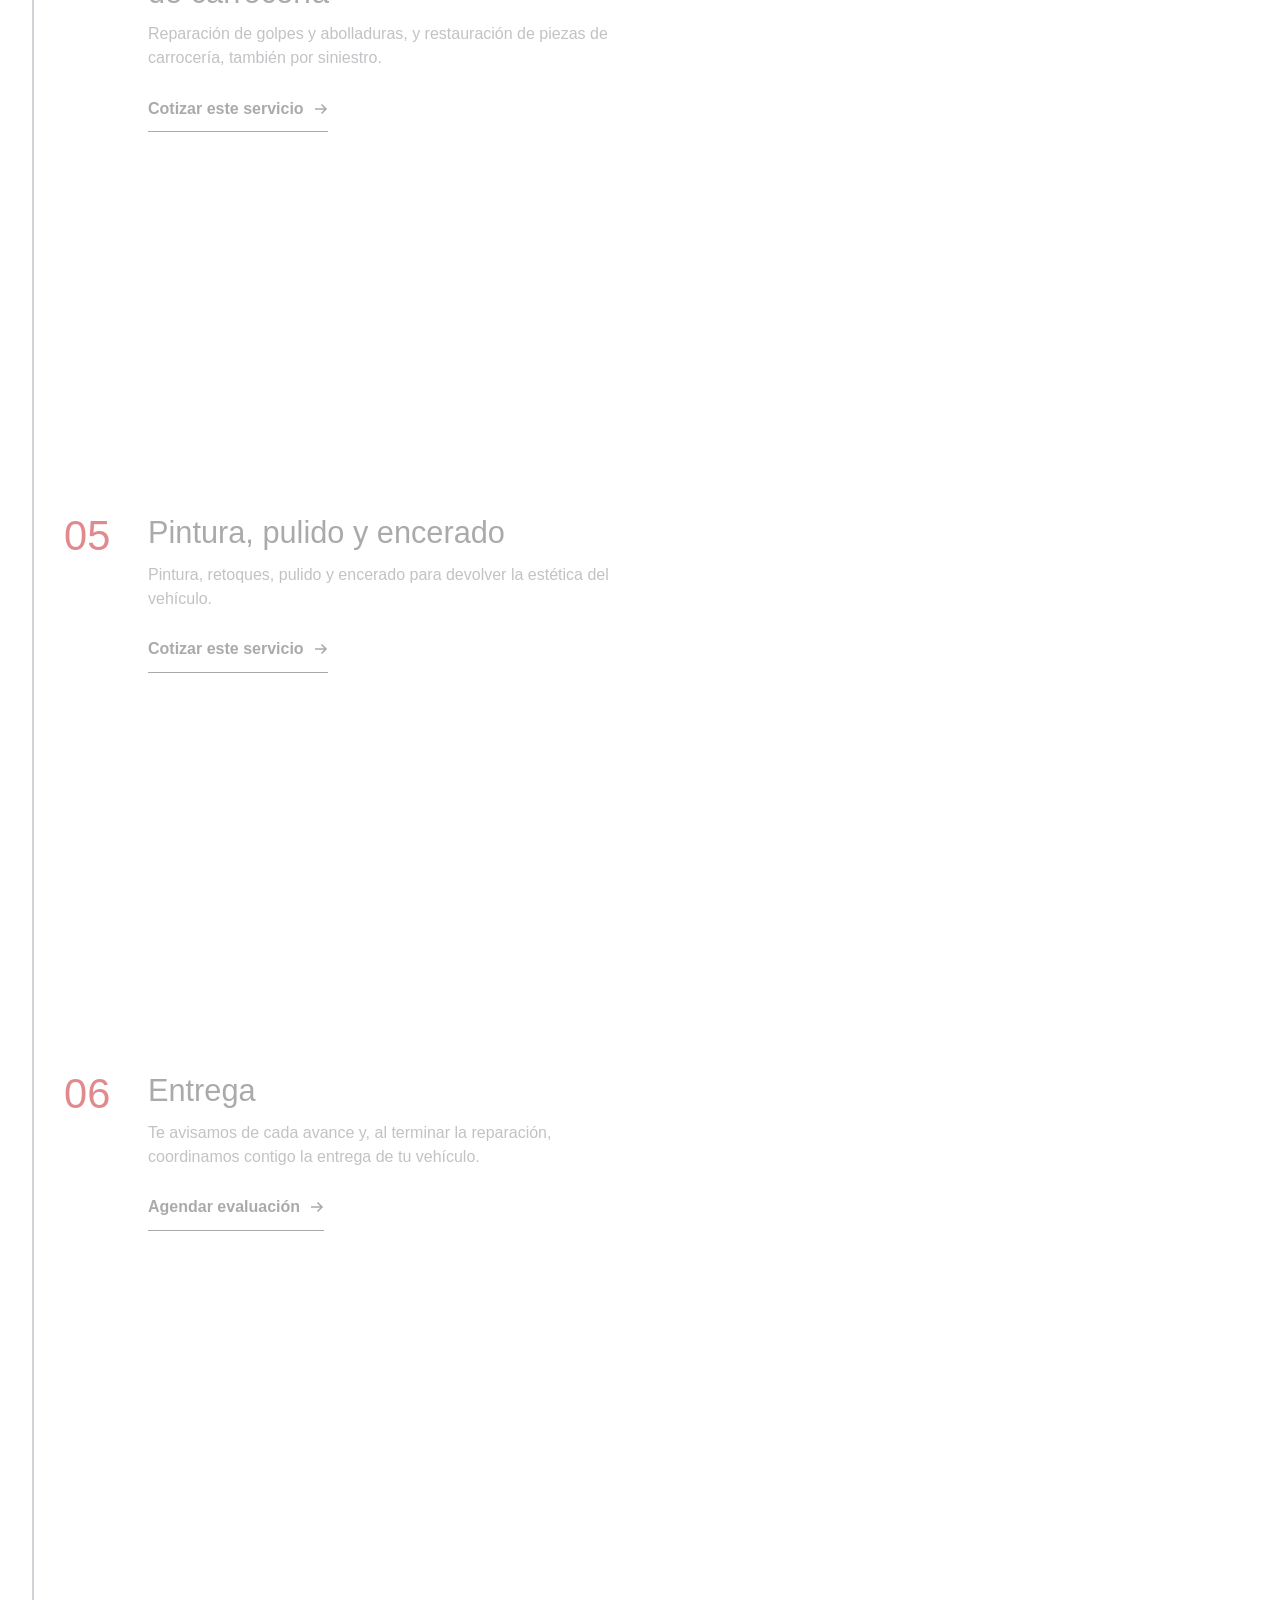
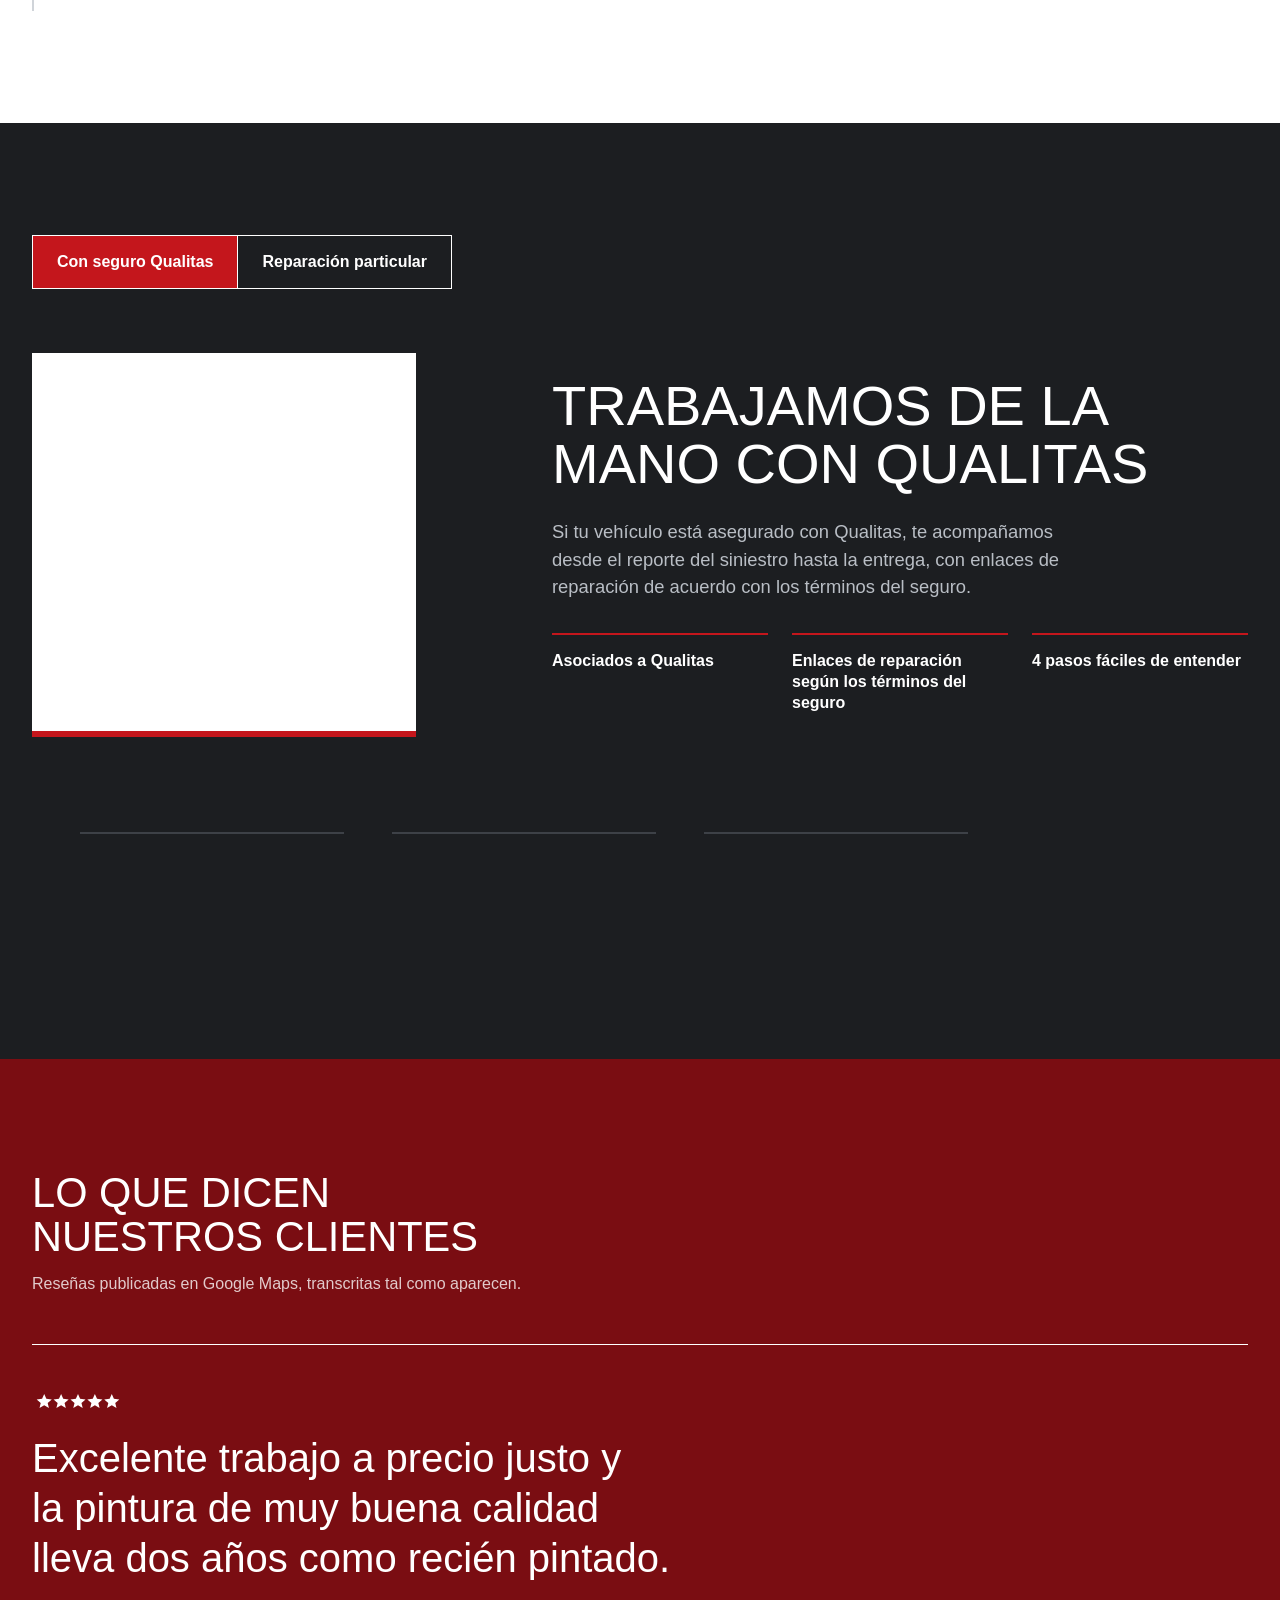
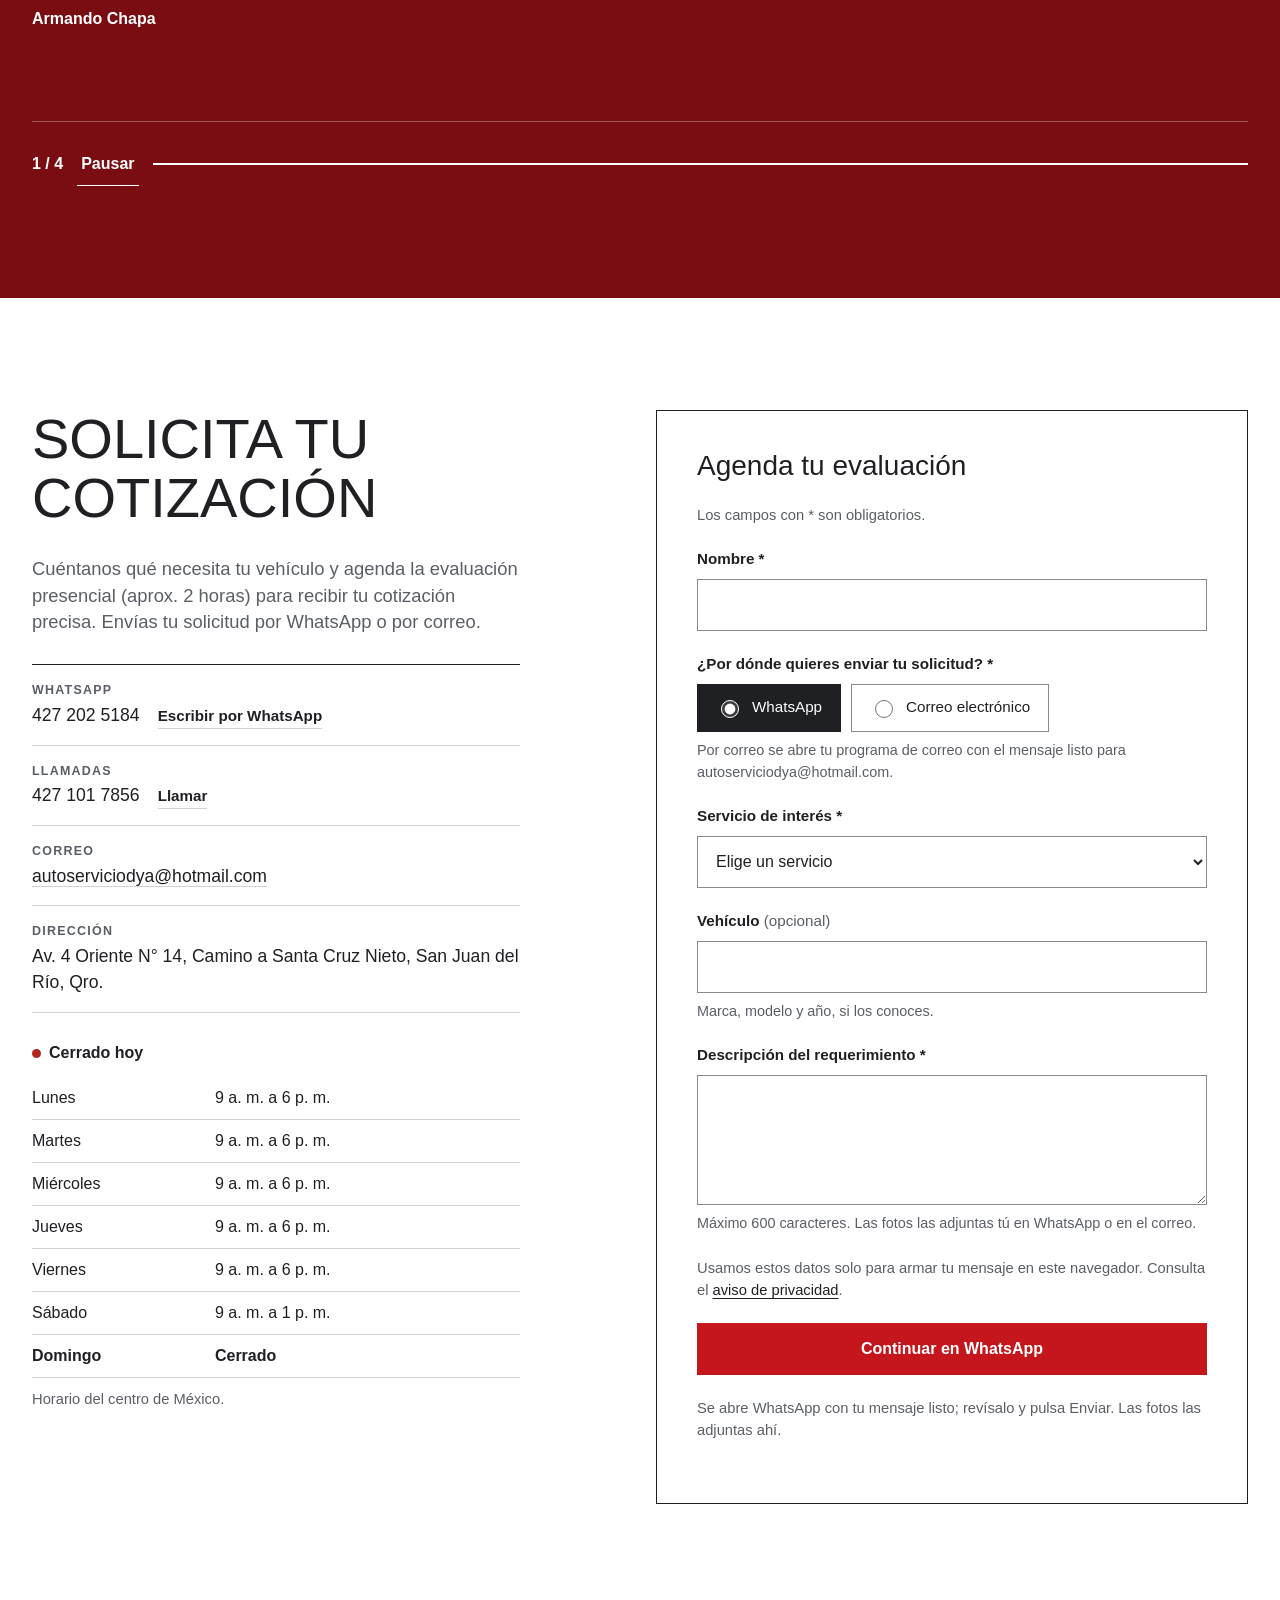
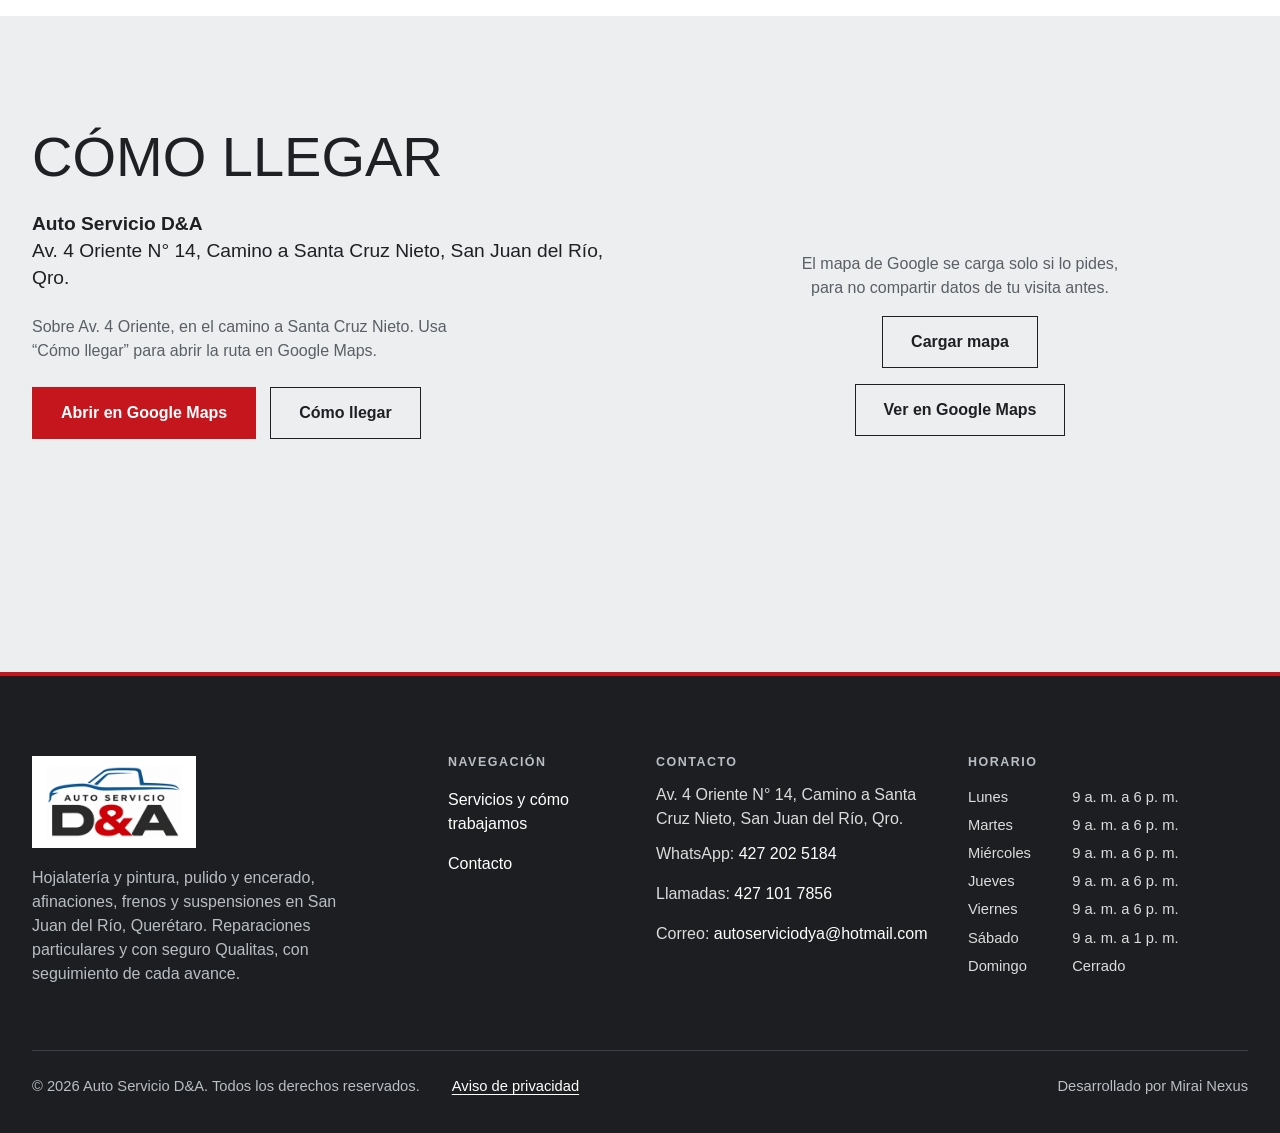
==== commit 6292223c: "Portafolios reales, chat de entrega, escenas de cotización y D&A en rojo - Recorrido: el panel muest" ====
--- a/index.html
+++ b/index.html
@@ -43,7 +43,7 @@
     </div>
   </div>
   <div class="wrap hero__inner">
-    <h1 id="h1" class="hero__title"><span class="title-line"><span class="title-ink">Auto</span></span> <span class="title-line"><span class="title-ink">Servicio D&amp;A</span></span></h1>
+    <h1 id="h1" class="hero__title"><span class="title-line"><span class="title-ink">Auto</span></span> <span class="title-line"><span class="title-ink">Servicio <span class="title-accent" data-spray>D&amp;A</span></span></span></h1>
     <p class="hero__lead">Hojalatería y pintura, pulido y encerado, afinaciones, frenos y suspensiones. Te mantenemos informado en cada etapa del servicio.</p>
   </div>
 </section>
@@ -71,10 +71,75 @@
   <div class="stage__body">
     <h3>Cotización</h3>
     <p>Para darte una cotización precisa revisamos tu vehículo en el taller. La evaluación presencial dura aproximadamente 2 horas; después se genera la cotización para iniciar la reparación.</p>
-    <div class="stage__media"><div class="quote-panel quote-panel--inline">
+    <div class="stage__media"><div class="quote-panel quote-panel--scenes quote-panel--inline">
   <p class="quote-panel__title">Cotización con evaluación presencial</p>
-  <p class="quote-panel__label">Cómo funciona</p>
-  <ul class="quote-panel__list"><li><span>1</span>Agenda tu evaluación por WhatsApp</li><li><span>2</span>Trae tu vehículo: la revisión dura aprox. 2 horas</li><li><span>3</span>Recibes tu cotización y, con tu aprobación, iniciamos la reparación</li></ul>
+  <div class="scenes" data-scenes>
+  <div class="scenes__stage" aria-hidden="true">
+    <div class="scene scene--map is-active" data-scene="map" data-ms="3800"><svg class="scene__svg" viewBox="0 0 400 240" preserveAspectRatio="xMidYMid slice">
+  <rect width="400" height="240" fill="#f2efe9"/>
+  <path d="M-10 0 H70 Q60 40 20 70 Q0 84 -10 86 Z" fill="#c4dff4"/>
+  <rect x="112" y="76" width="96" height="56" rx="10" fill="#d4ebc6"/>
+  <rect x="252" y="168" width="64" height="40" rx="8" fill="#d4ebc6"/>
+  <g fill="none" stroke-linecap="round" stroke-linejoin="round">
+    <g stroke="#e2dccf" stroke-width="17"><path d="M-10 60 H410 M-10 150 H410 M-10 214 H410 M90 -10 V250 M230 -10 V250 M340 -10 V250 M150 250 L250 160"/></g>
+    <g stroke="#fff" stroke-width="13"><path d="M-10 60 H410 M-10 150 H410 M-10 214 H410 M90 -10 V250 M230 -10 V250 M340 -10 V250 M150 250 L250 160"/></g>
+    <path d="M90 250 V162 Q90 150 102 150 H218 Q230 150 230 138 V72 Q230 60 242 60 H300" stroke="#fff" stroke-width="11"/>
+    <path data-route d="M90 250 V162 Q90 150 102 150 H218 Q230 150 230 138 V72 Q230 60 242 60 H300" stroke="#0a84ff" stroke-width="6.5"/>
+  </g>
+  <g class="map-pin" transform="translate(300 60)">
+    <circle class="map-pin__pulse" r="14" fill="#e3262d"/>
+    <circle r="13" fill="#e3262d" stroke="#fff" stroke-width="3"/>
+    <path d="M-5 3 L2 -4 M1.5 -6.5 a3.2 3.2 0 1 0 4.5 4.5 M-5 3 a1.6 1.6 0 1 0 2.2 2.2" fill="none" stroke="#fff" stroke-width="2" stroke-linecap="round"/>
+    <text y="31" text-anchor="middle" class="map-pin__label">Auto Servicio D&amp;A</text>
+  </g>
+  <g class="map-car" data-car transform="translate(300 60) rotate(90)">
+    <circle r="13" fill="#fff" class="map-car__halo"/>
+    <rect x="-5.5" y="-9" width="11" height="18" rx="4" fill="#0a84ff"/>
+    <rect x="-4" y="-5.5" width="8" height="4" rx="1.4" fill="#cfe6ff"/>
+    <rect x="-4" y="3" width="8" height="2.6" rx="1.2" fill="#cfe6ff"/>
+  </g>
+</svg>
+      <div class="map-card"><span class="map-card__icon"></span><span><strong>Auto Servicio D&amp;A</strong>Av. 4 Oriente N° 14</span><em class="map-card__chip">Llegaste</em></div>
+    </div>
+    <div class="scene scene--scan" data-scene="scan" data-ms="4200"><svg class="scene__svg" viewBox="0 0 400 240" preserveAspectRatio="xMidYMid meet">
+  <defs>
+    <g id="scan-car-1"><path d="M60 168 V142 Q62 128 80 124 L128 118 Q150 92 182 84 L250 82 Q276 84 298 112 L332 120 Q348 124 350 140 V168 Z" fill="#fff" stroke="#1d1d1f" stroke-width="2.5" stroke-linejoin="round"/><path d="M140 117 Q157 98 182 92 L211 91 V117 Z M219 91 L248 90 Q265 92 282 115 L219 117 Z" fill="#dfe3e8"/><path d="M215 120 V160 M150 128 H166 M238 128 H254" stroke="#1d1d1f" stroke-width="2" stroke-linecap="round"/><circle cx="112" cy="170" r="22" fill="#1d1d1f"/><circle cx="112" cy="170" r="9" fill="#d2d2d7"/><circle cx="296" cy="170" r="22" fill="#1d1d1f"/><circle cx="296" cy="170" r="9" fill="#d2d2d7"/></g>
+    <clipPath id="scan-lens-1"><circle data-lens-clip cx="70" cy="128" r="31"/></clipPath>
+  </defs>
+  <rect width="400" height="240" fill="#f5f5f7"/>
+  <ellipse cx="205" cy="196" rx="160" ry="8" fill="#000" opacity=".07"/>
+  <use href="#scan-car-1"/>
+  <g class="scan-checks">
+    <g data-check="112" transform="translate(112 132)"><circle r="10"/><path d="M-4 0 l3 3 5-6"/></g>
+    <g data-check="190" transform="translate(186 70)"><circle r="10"/><path d="M-4 0 l3 3 5-6"/></g>
+    <g data-check="250" transform="translate(262 146)"><circle r="10"/><path d="M-4 0 l3 3 5-6"/></g>
+    <g data-check="300" transform="translate(326 104)"><circle r="10"/><path d="M-4 0 l3 3 5-6"/></g>
+  </g>
+  <g data-lens transform="translate(70 128)">
+    <g clip-path="url(#scan-lens-1)" transform="translate(-70 -128)">
+      <rect width="400" height="240" fill="#fff"/>
+      <g data-lens-zoom transform="translate(70 128) scale(1.7) translate(-70 -128)"><use href="#scan-car-1"/></g>
+    </g>
+    <circle r="31" fill="none" stroke="#1d1d1f" stroke-width="5"/>
+    <circle r="31" fill="none" stroke="#fff" stroke-width="1.5" opacity=".7"/>
+    <path d="M23 23 L44 44" stroke="#1d1d1f" stroke-width="9" stroke-linecap="round"/>
+  </g>
+</svg>
+      <div class="scan-chip"><span class="scan-chip__ring"></span>Revisión · aprox. 2 h</div>
+    </div>
+    <div class="scene scene--wa" data-scene="wa" data-ms="3600">
+      <div class="lock">
+        <p class="lock__time">17:30</p>
+        <div class="notif">
+          <span class="notif__icon"><svg viewBox="0 0 24 24"><path d="M12 3.5a8.5 8.5 0 0 0-7.3 12.8L3.5 20.5l4.3-1.1A8.5 8.5 0 1 0 12 3.5Z" fill="none" stroke="#fff" stroke-width="1.8" stroke-linejoin="round"/></svg></span>
+          <span class="notif__body"><span class="notif__app">WHATSAPP <em>ahora</em></span><strong>Auto Servicio D&amp;A</strong>Tu cotización está lista. Con tu aprobación, iniciamos la reparación.</span>
+        </div>
+        <div class="notif notif--doc"><span class="notif__doc"></span><span><strong>Cotización</strong>Revisión presencial</span></div>
+      </div>
+    </div>
+  </div>
+  <ol class="scenes__steps"><li><button type="button" class="scenes__step" data-scene-to="0" aria-current="true"><span class="scenes__n">1</span><span class="scenes__txt"><strong>Traes tu vehículo al taller</strong>Agenda tu evaluación por WhatsApp y llega a Av. 4 Oriente N° 14.</span><span class="scenes__bar" aria-hidden="true"><i></i></span></button></li><li><button type="button" class="scenes__step" data-scene-to="1" aria-current="false"><span class="scenes__n">2</span><span class="scenes__txt"><strong>Revisión presencial</strong>Revisamos tu vehículo; la evaluación dura aprox. 2 horas.</span><span class="scenes__bar" aria-hidden="true"><i></i></span></button></li><li><button type="button" class="scenes__step" data-scene-to="2" aria-current="false"><span class="scenes__n">3</span><span class="scenes__txt"><strong>Tu cotización por WhatsApp</strong>Te la enviamos y, con tu aprobación, iniciamos la reparación.</span><span class="scenes__bar" aria-hidden="true"><i></i></span></button></li></ol>
+</div>
   <p class="quote-panel__num"><span>WhatsApp</span>427 202 5184</p>
 </div></div>
     <div class="svc__actions">
@@ -88,10 +153,9 @@
   <div class="stage__body">
     <h3>Refacciones a tu medida</h3>
     <p>Cotizamos y conseguimos las refacciones que tu reparación necesita.</p>
-    <div class="stage__media svc__imgs"><img class="svc__img" src="img/refacciones-motor-800.jpg" srcset="img/refacciones-motor-480.jpg 480w, img/refacciones-motor-800.jpg 800w, img/refacciones-motor-1200.jpg 1200w" sizes="100vw" width="800" height="1067" alt="Bloques de motor desmontados sobre una mesa de trabajo" loading="lazy" decoding="async"></div>
-    <div class="svc__gallery"><div class="thumbs"><a class="thumb" href="img/refacciones-motor-1200.jpg" data-gal="refacciones" data-index="0" aria-label="Ver foto 1 de 1 de Refacciones a tu medida (imagen ilustrativa)"><img src="img/refacciones-motor-480.jpg" width="480" height="640" alt="" loading="lazy" decoding="async"></a></div></div>
+    <div class="stage__media stage__media--reel"><p class="reel__title"><span>Trabajo real del taller</span>Pickup Chevrolet clásica · Restauración de cabina, chasis y caja · 12 fotos</p>
+    <div class="reel"><a class="reel__item" href="img/pickup-20-1200.jpg" data-gal="refacciones" data-index="0" aria-label="Ver foto 1 de 12: Pickup Chevrolet clásica azul en el área de trabajo del taller"><img src="img/pickup-20-480.jpg" srcset="img/pickup-20-240.jpg 240w, img/pickup-20-480.jpg 480w, img/pickup-20-800.jpg 800w, img/pickup-20-1200.jpg 1200w" sizes="(min-width: 768px) 45vw, 80vw" width="480" height="360" alt="" loading="lazy" decoding="async"></a><a class="reel__item" href="img/pickup-26-1200.jpg" data-gal="refacciones" data-index="1" aria-label="Ver foto 2 de 12: Pickup azul sobre soportes, con el cofre abierto y sin ruedas delanteras"><img src="img/pickup-26-480.jpg" srcset="img/pickup-26-240.jpg 240w, img/pickup-26-480.jpg 480w, img/pickup-26-800.jpg 800w, img/pickup-26-1200.jpg 1200w" sizes="(min-width: 768px) 45vw, 80vw" width="480" height="360" alt="" loading="lazy" decoding="async"></a><a class="reel__item" href="img/pickup-27-1200.jpg" data-gal="refacciones" data-index="2" aria-label="Ver foto 3 de 12: Interior de la cabina sin asientos ni tapicería, con el volante y el tablero"><img src="img/pickup-27-480.jpg" srcset="img/pickup-27-240.jpg 240w, img/pickup-27-480.jpg 480w, img/pickup-27-800.jpg 800w, img/pickup-27-1200.jpg 1200w" sizes="(min-width: 768px) 45vw, 80vw" width="480" height="360" alt="" loading="lazy" decoding="async"></a><a class="reel__item" href="img/pickup-21-800.jpg" data-gal="refacciones" data-index="3" aria-label="Ver foto 4 de 12: Cabina de la pickup vacía, vista desde la puerta"><img src="img/pickup-21-480.jpg" srcset="img/pickup-21-240.jpg 240w, img/pickup-21-480.jpg 480w, img/pickup-21-800.jpg 800w" sizes="(min-width: 768px) 45vw, 80vw" width="480" height="640" alt="" loading="lazy" decoding="async"></a><a class="reel__item" href="img/pickup-22-800.jpg" data-gal="refacciones" data-index="4" aria-label="Ver foto 5 de 12: Piso de la cabina en reparación, con herramientas sobre él"><img src="img/pickup-22-480.jpg" srcset="img/pickup-22-240.jpg 240w, img/pickup-22-480.jpg 480w, img/pickup-22-800.jpg 800w" sizes="(min-width: 768px) 45vw, 80vw" width="480" height="640" alt="" loading="lazy" decoding="async"></a><a class="reel__item" href="img/pickup-23-800.jpg" data-gal="refacciones" data-index="5" aria-label="Ver foto 6 de 12: Cabina azul levantada y chasis con ruedas separado de ella"><img src="img/pickup-23-480.jpg" srcset="img/pickup-23-240.jpg 240w, img/pickup-23-480.jpg 480w, img/pickup-23-800.jpg 800w" sizes="(min-width: 768px) 45vw, 80vw" width="480" height="640" alt="" loading="lazy" decoding="async"></a><a class="reel__item" href="img/pickup-28-1200.jpg" data-gal="refacciones" data-index="6" aria-label="Ver foto 7 de 12: Chasis de la pickup sobre soportes, con muelles y tambores de freno"><img src="img/pickup-28-480.jpg" srcset="img/pickup-28-240.jpg 240w, img/pickup-28-480.jpg 480w, img/pickup-28-800.jpg 800w, img/pickup-28-1200.jpg 1200w" sizes="(min-width: 768px) 45vw, 80vw" width="480" height="360" alt="" loading="lazy" decoding="async"></a><a class="reel__item" href="img/pickup-24-800.jpg" data-gal="refacciones" data-index="7" aria-label="Ver foto 8 de 12: Piso de cabina con recubrimiento negro, protegido con plástico"><img src="img/pickup-24-480.jpg" srcset="img/pickup-24-240.jpg 240w, img/pickup-24-480.jpg 480w, img/pickup-24-800.jpg 800w" sizes="(min-width: 768px) 45vw, 80vw" width="480" height="640" alt="" loading="lazy" decoding="async"></a><a class="reel__item" href="img/pickup-25-800.jpg" data-gal="refacciones" data-index="8" aria-label="Ver foto 9 de 12: Caja de la pickup azul sobre soportes, con el piso de madera expuesto"><img src="img/pickup-25-480.jpg" srcset="img/pickup-25-240.jpg 240w, img/pickup-25-480.jpg 480w, img/pickup-25-800.jpg 800w" sizes="(min-width: 768px) 45vw, 80vw" width="480" height="640" alt="" loading="lazy" decoding="async"></a><a class="reel__item" href="img/pickup-29-800.jpg" data-gal="refacciones" data-index="9" aria-label="Ver foto 10 de 12: Interior terminado con asientos negros y tapetes con logotipo de Chevrolet"><img src="img/pickup-29-480.jpg" srcset="img/pickup-29-240.jpg 240w, img/pickup-29-480.jpg 480w, img/pickup-29-800.jpg 800w" sizes="(min-width: 768px) 45vw, 80vw" width="480" height="640" alt="" loading="lazy" decoding="async"></a><a class="reel__item" href="img/pickup-19-1200.jpg" data-gal="refacciones" data-index="10" aria-label="Ver foto 11 de 12: Pickup azul terminada frente al letrero de Entrega del taller"><img src="img/pickup-19-480.jpg" srcset="img/pickup-19-240.jpg 240w, img/pickup-19-480.jpg 480w, img/pickup-19-800.jpg 800w, img/pickup-19-1200.jpg 1200w" sizes="(min-width: 768px) 45vw, 80vw" width="480" height="270" alt="" loading="lazy" decoding="async"></a><a class="reel__item" href="img/pickup-18-1200.jpg" data-gal="refacciones" data-index="11" aria-label="Ver foto 12 de 12: Vista trasera de la pickup azul terminada, con las puertas abiertas"><img src="img/pickup-18-480.jpg" srcset="img/pickup-18-240.jpg 240w, img/pickup-18-480.jpg 480w, img/pickup-18-800.jpg 800w, img/pickup-18-1200.jpg 1200w" sizes="(min-width: 768px) 45vw, 80vw" width="480" height="270" alt="" loading="lazy" decoding="async"></a></div></div>
     <div class="svc__actions">
-      <a class="link-arrow" href="img/refacciones-motor-1200.jpg" data-gal="refacciones" data-index="0">Ver galería · 1 foto <svg viewBox="0 0 14 14" aria-hidden="true"><path d="M1 1h5v5H1zM8 1h5v5H8zM1 8h5v5H1zM8 8h5v5H8z" fill="none" stroke="currentColor" stroke-width="1.4"/></svg></a>
       <a class="link-arrow" href="#contacto" data-service="Refacciones a tu medida">Cotizar este servicio <svg viewBox="0 0 14 14" aria-hidden="true"><path d="M1 7h11M7.5 2.5 12 7l-4.5 4.5" fill="none" stroke="currentColor" stroke-width="1.6"/></svg></a>
     </div>
   </div>
@@ -101,10 +165,9 @@
   <div class="stage__body">
     <h3>Taller mecánico</h3>
     <p>Afinaciones, frenos y suspensiones. Si tu vehículo lo requiere, también alineación y balanceo.</p>
-    <div class="stage__media svc__imgs svc__imgs--2"><img class="svc__img" src="img/motor-cofre-800.jpg" srcset="img/motor-cofre-480.jpg 480w, img/motor-cofre-800.jpg 800w, img/motor-cofre-1200.jpg 1200w" sizes="50vw" width="800" height="1200" alt="Camioneta blanca con el cofre abierto y el motor a la vista dentro de un taller" loading="lazy" decoding="async"><img class="svc__img" src="img/llanta-impacto-800.jpg" srcset="img/llanta-impacto-480.jpg 480w, img/llanta-impacto-800.jpg 800w, img/llanta-impacto-1200.jpg 1200w" sizes="50vw" width="800" height="1200" alt="Mecánico aflojando las tuercas de una llanta con pistola de impacto" loading="lazy" decoding="async"></div>
-    <div class="svc__gallery"><div class="thumbs"><a class="thumb" href="img/motor-cofre-1200.jpg" data-gal="mecanico" data-index="0" aria-label="Ver foto 1 de 4 de Taller mecánico (imagen ilustrativa)"><img src="img/motor-cofre-480.jpg" width="480" height="720" alt="" loading="lazy" decoding="async"></a><a class="thumb" href="img/llanta-impacto-1200.jpg" data-gal="mecanico" data-index="1" aria-label="Ver foto 2 de 4 de Taller mecánico (imagen ilustrativa)"><img src="img/llanta-impacto-480.jpg" width="480" height="720" alt="" loading="lazy" decoding="async"></a><a class="thumb" href="img/suspension-desmontada-800.jpg" data-gal="mecanico" data-index="2" aria-label="Ver foto 3 de 4 de Taller mecánico"><img src="img/suspension-desmontada-480.jpg" width="480" height="854" alt="" loading="lazy" decoding="async"></a><a class="thumb" href="img/alineacion-plataforma-1200.jpg" data-gal="mecanico" data-index="3" aria-label="Ver foto 4 de 4 de Taller mecánico"><img src="img/alineacion-plataforma-480.jpg" width="480" height="270" alt="" loading="lazy" decoding="async"></a></div></div>
+    <div class="stage__media stage__media--reel"><p class="reel__title"><span>Trabajo real del taller</span>Chevrolet Cruze · Suspensión, alineación y daño frontal · 5 fotos</p>
+    <div class="reel"><a class="reel__item" href="img/cruze-01-1200.jpg" data-gal="mecanico" data-index="0" aria-label="Ver foto 1 de 5: Chevrolet Cruze plateado sobre la plataforma de alineación del taller"><img src="img/cruze-01-480.jpg" srcset="img/cruze-01-240.jpg 240w, img/cruze-01-480.jpg 480w, img/cruze-01-800.jpg 800w, img/cruze-01-1200.jpg 1200w" sizes="(min-width: 768px) 45vw, 80vw" width="480" height="270" alt="" loading="lazy" decoding="async"></a><a class="reel__item" href="img/cruze-04-1200.jpg" data-gal="mecanico" data-index="1" aria-label="Ver foto 2 de 5: Chevrolet Cruze con la defensa y la salpicadera delanteras dañadas"><img src="img/cruze-04-480.jpg" srcset="img/cruze-04-240.jpg 240w, img/cruze-04-480.jpg 480w, img/cruze-04-800.jpg 800w, img/cruze-04-1200.jpg 1200w" sizes="(min-width: 768px) 45vw, 80vw" width="480" height="360" alt="" loading="lazy" decoding="async"></a><a class="reel__item" href="img/cruze-03-800.jpg" data-gal="mecanico" data-index="2" aria-label="Ver foto 3 de 5: Amortiguadores y piezas de suspensión desmontados junto al vehículo"><img src="img/cruze-03-480.jpg" srcset="img/cruze-03-240.jpg 240w, img/cruze-03-480.jpg 480w, img/cruze-03-800.jpg 800w" sizes="(min-width: 768px) 45vw, 80vw" width="480" height="854" alt="" loading="lazy" decoding="async"></a><a class="reel__item" href="img/cruze-02-1200.jpg" data-gal="mecanico" data-index="3" aria-label="Ver foto 4 de 5: Frente del Cruze cubierto con papel y plástico para pintar"><img src="img/cruze-02-480.jpg" srcset="img/cruze-02-240.jpg 240w, img/cruze-02-480.jpg 480w, img/cruze-02-800.jpg 800w, img/cruze-02-1200.jpg 1200w" sizes="(min-width: 768px) 45vw, 80vw" width="480" height="360" alt="" loading="lazy" decoding="async"></a><a class="reel__item" href="img/cruze-05-1200.jpg" data-gal="mecanico" data-index="4" aria-label="Ver foto 5 de 5: Chevrolet Cruze plateado terminado en el área de recepción"><img src="img/cruze-05-480.jpg" srcset="img/cruze-05-240.jpg 240w, img/cruze-05-480.jpg 480w, img/cruze-05-800.jpg 800w, img/cruze-05-1200.jpg 1200w" sizes="(min-width: 768px) 45vw, 80vw" width="480" height="360" alt="" loading="lazy" decoding="async"></a></div></div>
     <div class="svc__actions">
-      <a class="link-arrow" href="img/motor-cofre-1200.jpg" data-gal="mecanico" data-index="0">Ver galería · 4 fotos <svg viewBox="0 0 14 14" aria-hidden="true"><path d="M1 1h5v5H1zM8 1h5v5H8zM1 8h5v5H1zM8 8h5v5H8z" fill="none" stroke="currentColor" stroke-width="1.4"/></svg></a>
       <a class="link-arrow" href="#contacto" data-service="Taller mecánico">Cotizar este servicio <svg viewBox="0 0 14 14" aria-hidden="true"><path d="M1 7h11M7.5 2.5 12 7l-4.5 4.5" fill="none" stroke="currentColor" stroke-width="1.6"/></svg></a>
     </div>
   </div>
@@ -114,10 +177,9 @@
   <div class="stage__body">
     <h3>Hojalatería y reparación de carrocería</h3>
     <p>Reparación de golpes y abolladuras, y restauración de piezas de carrocería, también por siniestro.</p>
-    <div class="stage__media svc__imgs"><img class="svc__img" data-foco="50% 62%" src="img/pulido-carroceria-800.jpg" srcset="img/pulido-carroceria-480.jpg 480w, img/pulido-carroceria-800.jpg 800w, img/pulido-carroceria-1200.jpg 1200w" sizes="100vw" width="800" height="2096" alt="Pulido de la carrocería de un auto oscuro con pulidora orbital" loading="lazy" decoding="async"></div>
-    <div class="svc__gallery"><div class="thumbs"><a class="thumb" href="img/pulido-carroceria-1200.jpg" data-gal="hojalateria" data-index="0" aria-label="Ver foto 1 de 2 de Hojalatería y reparación de carrocería (imagen ilustrativa)"><img data-foco="50% 62%" src="img/pulido-carroceria-480.jpg" width="480" height="1258" alt="" loading="lazy" decoding="async"></a><a class="thumb" href="img/cofre-preparacion-1200.jpg" data-gal="hojalateria" data-index="1" aria-label="Ver foto 2 de 2 de Hojalatería y reparación de carrocería"><img src="img/cofre-preparacion-480.jpg" width="480" height="270" alt="" loading="lazy" decoding="async"></a></div></div>
+    <div class="stage__media stage__media--reel"><p class="reel__title"><span>Trabajo real del taller</span>Ford Mustang GT · Reparación por impacto frontal · 17 fotos</p>
+    <div class="reel"><a class="reel__item" href="img/mustang-16-1200.jpg" data-gal="hojalateria" data-index="0" aria-label="Ver foto 1 de 17: Ford Mustang GT rojo con franjas blancas, terminado, en el patio del taller"><img src="img/mustang-16-480.jpg" srcset="img/mustang-16-240.jpg 240w, img/mustang-16-480.jpg 480w, img/mustang-16-800.jpg 800w, img/mustang-16-1200.jpg 1200w" sizes="(min-width: 768px) 45vw, 80vw" width="480" height="360" alt="" loading="lazy" decoding="async"></a><a class="reel__item" href="img/mustang-01-1200.jpg" data-gal="hojalateria" data-index="1" aria-label="Ver foto 2 de 17: Mustang rojo con la defensa delantera desprendida"><img src="img/mustang-01-480.jpg" srcset="img/mustang-01-240.jpg 240w, img/mustang-01-480.jpg 480w, img/mustang-01-800.jpg 800w, img/mustang-01-1200.jpg 1200w" sizes="(min-width: 768px) 45vw, 80vw" width="480" height="360" alt="" loading="lazy" decoding="async"></a><a class="reel__item" href="img/mustang-05-1200.jpg" data-gal="hojalateria" data-index="2" aria-label="Ver foto 3 de 17: Mustang con el frente destruido y la rueda delantera desalineada"><img src="img/mustang-05-480.jpg" srcset="img/mustang-05-240.jpg 240w, img/mustang-05-480.jpg 480w, img/mustang-05-800.jpg 800w, img/mustang-05-1200.jpg 1200w" sizes="(min-width: 768px) 45vw, 80vw" width="480" height="360" alt="" loading="lazy" decoding="async"></a><a class="reel__item" href="img/mustang-02-1200.jpg" data-gal="hojalateria" data-index="3" aria-label="Ver foto 4 de 17: Frente del Mustang sin defensa, con el motor y la estructura expuestos"><img src="img/mustang-02-480.jpg" srcset="img/mustang-02-240.jpg 240w, img/mustang-02-480.jpg 480w, img/mustang-02-800.jpg 800w, img/mustang-02-1200.jpg 1200w" sizes="(min-width: 768px) 45vw, 80vw" width="480" height="360" alt="" loading="lazy" decoding="async"></a><a class="reel__item" href="img/mustang-04-1200.jpg" data-gal="hojalateria" data-index="4" aria-label="Ver foto 5 de 17: Estructura frontal del Mustang con el cofre levantado"><img src="img/mustang-04-480.jpg" srcset="img/mustang-04-240.jpg 240w, img/mustang-04-480.jpg 480w, img/mustang-04-800.jpg 800w, img/mustang-04-1200.jpg 1200w" sizes="(min-width: 768px) 45vw, 80vw" width="480" height="360" alt="" loading="lazy" decoding="async"></a><a class="reel__item" href="img/mustang-06-1200.jpg" data-gal="hojalateria" data-index="5" aria-label="Ver foto 6 de 17: Frente desarmado del Mustang sobre gato hidráulico"><img src="img/mustang-06-480.jpg" srcset="img/mustang-06-240.jpg 240w, img/mustang-06-480.jpg 480w, img/mustang-06-800.jpg 800w, img/mustang-06-1200.jpg 1200w" sizes="(min-width: 768px) 45vw, 80vw" width="480" height="360" alt="" loading="lazy" decoding="async"></a><a class="reel__item" href="img/mustang-07-800.jpg" data-gal="hojalateria" data-index="6" aria-label="Ver foto 7 de 17: Suspensión delantera del Mustang desmontada"><img src="img/mustang-07-480.jpg" srcset="img/mustang-07-240.jpg 240w, img/mustang-07-480.jpg 480w, img/mustang-07-800.jpg 800w" sizes="(min-width: 768px) 45vw, 80vw" width="480" height="640" alt="" loading="lazy" decoding="async"></a><a class="reel__item" href="img/mustang-10-1200.jpg" data-gal="hojalateria" data-index="7" aria-label="Ver foto 8 de 17: Mustang cubierto con plástico y el frente desarmado"><img src="img/mustang-10-480.jpg" srcset="img/mustang-10-240.jpg 240w, img/mustang-10-480.jpg 480w, img/mustang-10-800.jpg 800w, img/mustang-10-1200.jpg 1200w" sizes="(min-width: 768px) 45vw, 80vw" width="480" height="270" alt="" loading="lazy" decoding="async"></a><a class="reel__item" href="img/mustang-11-1200.jpg" data-gal="hojalateria" data-index="8" aria-label="Ver foto 9 de 17: Técnico trabajando la estructura frontal del Mustang con soplete"><img src="img/mustang-11-480.jpg" srcset="img/mustang-11-240.jpg 240w, img/mustang-11-480.jpg 480w, img/mustang-11-800.jpg 800w, img/mustang-11-1200.jpg 1200w" sizes="(min-width: 768px) 45vw, 80vw" width="480" height="360" alt="" loading="lazy" decoding="async"></a><a class="reel__item" href="img/mustang-12-1200.jpg" data-gal="hojalateria" data-index="9" aria-label="Ver foto 10 de 17: Mustang montado en el banco de enderezado del taller"><img src="img/mustang-12-480.jpg" srcset="img/mustang-12-240.jpg 240w, img/mustang-12-480.jpg 480w, img/mustang-12-800.jpg 800w, img/mustang-12-1200.jpg 1200w" sizes="(min-width: 768px) 45vw, 80vw" width="480" height="360" alt="" loading="lazy" decoding="async"></a><a class="reel__item" href="img/mustang-13-1200.jpg" data-gal="hojalateria" data-index="10" aria-label="Ver foto 11 de 17: Frente del Mustang con radiador y travesaño, en proceso de reparación"><img src="img/mustang-13-480.jpg" srcset="img/mustang-13-240.jpg 240w, img/mustang-13-480.jpg 480w, img/mustang-13-800.jpg 800w, img/mustang-13-1200.jpg 1200w" sizes="(min-width: 768px) 45vw, 80vw" width="480" height="360" alt="" loading="lazy" decoding="async"></a><a class="reel__item" href="img/mustang-14-1200.jpg" data-gal="hojalateria" data-index="11" aria-label="Ver foto 12 de 17: Larguero del Mustang sujeto con cadena al banco de enderezado"><img src="img/mustang-14-480.jpg" srcset="img/mustang-14-240.jpg 240w, img/mustang-14-480.jpg 480w, img/mustang-14-800.jpg 800w, img/mustang-14-1200.jpg 1200w" sizes="(min-width: 768px) 45vw, 80vw" width="480" height="360" alt="" loading="lazy" decoding="async"></a><a class="reel__item" href="img/mustang-08-1200.jpg" data-gal="hojalateria" data-index="12" aria-label="Ver foto 13 de 17: Defensa delantera roja recién pintada sobre un soporte"><img src="img/mustang-08-480.jpg" srcset="img/mustang-08-240.jpg 240w, img/mustang-08-480.jpg 480w, img/mustang-08-800.jpg 800w, img/mustang-08-1200.jpg 1200w" sizes="(min-width: 768px) 45vw, 80vw" width="480" height="360" alt="" loading="lazy" decoding="async"></a><a class="reel__item" href="img/mustang-09-1200.jpg" data-gal="hojalateria" data-index="13" aria-label="Ver foto 14 de 17: Cofre rojo con franjas blancas recién pintado sobre un soporte"><img src="img/mustang-09-480.jpg" srcset="img/mustang-09-240.jpg 240w, img/mustang-09-480.jpg 480w, img/mustang-09-800.jpg 800w, img/mustang-09-1200.jpg 1200w" sizes="(min-width: 768px) 45vw, 80vw" width="480" height="360" alt="" loading="lazy" decoding="async"></a><a class="reel__item" href="img/mustang-03-1200.jpg" data-gal="hojalateria" data-index="14" aria-label="Ver foto 15 de 17: Vista trasera del Mustang GT en el área de trabajo"><img src="img/mustang-03-480.jpg" srcset="img/mustang-03-240.jpg 240w, img/mustang-03-480.jpg 480w, img/mustang-03-800.jpg 800w, img/mustang-03-1200.jpg 1200w" sizes="(min-width: 768px) 45vw, 80vw" width="480" height="360" alt="" loading="lazy" decoding="async"></a><a class="reel__item" href="img/mustang-15-800.jpg" data-gal="hojalateria" data-index="15" aria-label="Ver foto 16 de 17: Mustang GT terminado, vista trasera dentro del taller"><img src="img/mustang-15-480.jpg" srcset="img/mustang-15-240.jpg 240w, img/mustang-15-480.jpg 480w, img/mustang-15-800.jpg 800w" sizes="(min-width: 768px) 45vw, 80vw" width="480" height="640" alt="" loading="lazy" decoding="async"></a><a class="reel__item" href="img/mustang-17-1200.jpg" data-gal="hojalateria" data-index="16" aria-label="Ver foto 17 de 17: Mustang GT terminado, vista tres cuartos trasera"><img src="img/mustang-17-480.jpg" srcset="img/mustang-17-240.jpg 240w, img/mustang-17-480.jpg 480w, img/mustang-17-800.jpg 800w, img/mustang-17-1200.jpg 1200w" sizes="(min-width: 768px) 45vw, 80vw" width="480" height="360" alt="" loading="lazy" decoding="async"></a></div></div>
     <div class="svc__actions">
-      <a class="link-arrow" href="img/pulido-carroceria-1200.jpg" data-gal="hojalateria" data-index="0">Ver galería · 2 fotos <svg viewBox="0 0 14 14" aria-hidden="true"><path d="M1 1h5v5H1zM8 1h5v5H8zM1 8h5v5H1zM8 8h5v5H8z" fill="none" stroke="currentColor" stroke-width="1.4"/></svg></a>
       <a class="link-arrow" href="#contacto" data-service="Hojalatería y reparación de carrocería">Cotizar este servicio <svg viewBox="0 0 14 14" aria-hidden="true"><path d="M1 7h11M7.5 2.5 12 7l-4.5 4.5" fill="none" stroke="currentColor" stroke-width="1.6"/></svg></a>
     </div>
   </div>
@@ -127,10 +189,9 @@
   <div class="stage__body">
     <h3>Pintura, pulido y encerado</h3>
     <p>Pintura, retoques, pulido y encerado para devolver la estética del vehículo.</p>
-    <div class="stage__media svc__imgs"><img class="svc__img" src="img/pintura-defensa-800.jpg" srcset="img/pintura-defensa-480.jpg 480w, img/pintura-defensa-800.jpg 800w, img/pintura-defensa-1200.jpg 1200w" sizes="100vw" width="800" height="787" alt="Pintor con traje protector aplicando pintura a una defensa con pistola de aire" loading="lazy" decoding="async"></div>
-    <div class="svc__gallery"><div class="thumbs"><a class="thumb" href="img/pintura-defensa-1200.jpg" data-gal="pintura" data-index="0" aria-label="Ver foto 1 de 2 de Pintura, pulido y encerado (imagen ilustrativa)"><img src="img/pintura-defensa-480.jpg" width="480" height="472" alt="" loading="lazy" decoding="async"></a><a class="thumb" href="img/pintura-cabina-1600.jpg" data-gal="pintura" data-index="1" aria-label="Ver foto 2 de 2 de Pintura, pulido y encerado"><img src="img/pintura-cabina-480.jpg" width="480" height="360" alt="" loading="lazy" decoding="async"></a></div></div>
+    <div class="stage__media stage__media--reel"><p class="reel__title"><span>Trabajo real del taller</span>Mazda CX-5 · Impacto trasero, enderezado y pintura · 12 fotos</p>
+    <div class="reel"><a class="reel__item" href="img/cx5-38-1200.jpg" data-gal="pintura" data-index="0" aria-label="Ver foto 1 de 12: Mazda CX-5 blanca cubierta con papel para pintar en la cabina"><img src="img/cx5-38-480.jpg" srcset="img/cx5-38-240.jpg 240w, img/cx5-38-480.jpg 480w, img/cx5-38-800.jpg 800w, img/cx5-38-1200.jpg 1200w" sizes="(min-width: 768px) 45vw, 80vw" width="480" height="360" alt="" loading="lazy" decoding="async"></a><a class="reel__item" href="img/cx5-30-1200.jpg" data-gal="pintura" data-index="1" aria-label="Ver foto 2 de 12: Mazda CX-5 blanca con la parte trasera golpeada"><img src="img/cx5-30-480.jpg" srcset="img/cx5-30-240.jpg 240w, img/cx5-30-480.jpg 480w, img/cx5-30-800.jpg 800w, img/cx5-30-1200.jpg 1200w" sizes="(min-width: 768px) 45vw, 80vw" width="480" height="360" alt="" loading="lazy" decoding="async"></a><a class="reel__item" href="img/cx5-33-1200.jpg" data-gal="pintura" data-index="2" aria-label="Ver foto 3 de 12: Portón y defensa trasera de la CX-5 deformados"><img src="img/cx5-33-480.jpg" srcset="img/cx5-33-240.jpg 240w, img/cx5-33-480.jpg 480w, img/cx5-33-800.jpg 800w, img/cx5-33-1200.jpg 1200w" sizes="(min-width: 768px) 45vw, 80vw" width="480" height="360" alt="" loading="lazy" decoding="async"></a><a class="reel__item" href="img/cx5-32-1200.jpg" data-gal="pintura" data-index="3" aria-label="Ver foto 4 de 12: Costado trasero de la CX-5 golpeado"><img src="img/cx5-32-480.jpg" srcset="img/cx5-32-240.jpg 240w, img/cx5-32-480.jpg 480w, img/cx5-32-800.jpg 800w, img/cx5-32-1200.jpg 1200w" sizes="(min-width: 768px) 45vw, 80vw" width="480" height="360" alt="" loading="lazy" decoding="async"></a><a class="reel__item" href="img/cx5-34-1200.jpg" data-gal="pintura" data-index="4" aria-label="Ver foto 5 de 12: CX-5 con el portón abierto y la parte trasera desarmada"><img src="img/cx5-34-480.jpg" srcset="img/cx5-34-240.jpg 240w, img/cx5-34-480.jpg 480w, img/cx5-34-800.jpg 800w, img/cx5-34-1200.jpg 1200w" sizes="(min-width: 768px) 45vw, 80vw" width="480" height="360" alt="" loading="lazy" decoding="async"></a><a class="reel__item" href="img/cx5-35-1200.jpg" data-gal="pintura" data-index="5" aria-label="Ver foto 6 de 12: CX-5 en el banco de enderezado del taller"><img src="img/cx5-35-480.jpg" srcset="img/cx5-35-240.jpg 240w, img/cx5-35-480.jpg 480w, img/cx5-35-800.jpg 800w, img/cx5-35-1200.jpg 1200w" sizes="(min-width: 768px) 45vw, 80vw" width="480" height="360" alt="" loading="lazy" decoding="async"></a><a class="reel__item" href="img/cx5-37-1200.jpg" data-gal="pintura" data-index="6" aria-label="Ver foto 7 de 12: Pieza blanca recién pintada sobre un soporte metálico"><img src="img/cx5-37-480.jpg" srcset="img/cx5-37-240.jpg 240w, img/cx5-37-480.jpg 480w, img/cx5-37-800.jpg 800w, img/cx5-37-1200.jpg 1200w" sizes="(min-width: 768px) 45vw, 80vw" width="480" height="360" alt="" loading="lazy" decoding="async"></a><a class="reel__item" href="img/cx5-36-800.jpg" data-gal="pintura" data-index="7" aria-label="Ver foto 8 de 12: Defensa trasera blanca recién pintada"><img src="img/cx5-36-480.jpg" srcset="img/cx5-36-240.jpg 240w, img/cx5-36-480.jpg 480w, img/cx5-36-800.jpg 800w" sizes="(min-width: 768px) 45vw, 80vw" width="480" height="640" alt="" loading="lazy" decoding="async"></a><a class="reel__item" href="img/cx5-40-800.jpg" data-gal="pintura" data-index="8" aria-label="Ver foto 9 de 12: Piezas blancas recién pintadas sobre un soporte"><img src="img/cx5-40-480.jpg" srcset="img/cx5-40-240.jpg 240w, img/cx5-40-480.jpg 480w, img/cx5-40-800.jpg 800w" sizes="(min-width: 768px) 45vw, 80vw" width="480" height="640" alt="" loading="lazy" decoding="async"></a><a class="reel__item" href="img/cx5-41-1200.jpg" data-gal="pintura" data-index="9" aria-label="Ver foto 10 de 12: Portón de la CX-5 colgado y enmascarado en la cabina de pintura"><img src="img/cx5-41-480.jpg" srcset="img/cx5-41-240.jpg 240w, img/cx5-41-480.jpg 480w, img/cx5-41-800.jpg 800w, img/cx5-41-1200.jpg 1200w" sizes="(min-width: 768px) 45vw, 80vw" width="480" height="360" alt="" loading="lazy" decoding="async"></a><a class="reel__item" href="img/cx5-39-1200.jpg" data-gal="pintura" data-index="10" aria-label="Ver foto 11 de 12: Costado de la CX-5 cubierto con papel antes de pintar"><img src="img/cx5-39-480.jpg" srcset="img/cx5-39-240.jpg 240w, img/cx5-39-480.jpg 480w, img/cx5-39-800.jpg 800w, img/cx5-39-1200.jpg 1200w" sizes="(min-width: 768px) 45vw, 80vw" width="480" height="360" alt="" loading="lazy" decoding="async"></a><a class="reel__item" href="img/cx5-31-1200.jpg" data-gal="pintura" data-index="11" aria-label="Ver foto 12 de 12: Mazda CX-5 blanca en la entrada del taller"><img src="img/cx5-31-480.jpg" srcset="img/cx5-31-240.jpg 240w, img/cx5-31-480.jpg 480w, img/cx5-31-800.jpg 800w, img/cx5-31-1200.jpg 1200w" sizes="(min-width: 768px) 45vw, 80vw" width="480" height="360" alt="" loading="lazy" decoding="async"></a></div></div>
     <div class="svc__actions">
-      <a class="link-arrow" href="img/pintura-defensa-1200.jpg" data-gal="pintura" data-index="0">Ver galería · 2 fotos <svg viewBox="0 0 14 14" aria-hidden="true"><path d="M1 1h5v5H1zM8 1h5v5H8zM1 8h5v5H1zM8 8h5v5H8z" fill="none" stroke="currentColor" stroke-width="1.4"/></svg></a>
       <a class="link-arrow" href="#contacto" data-service="Pintura, pulido y encerado">Cotizar este servicio <svg viewBox="0 0 14 14" aria-hidden="true"><path d="M1 7h11M7.5 2.5 12 7l-4.5 4.5" fill="none" stroke="currentColor" stroke-width="1.6"/></svg></a>
     </div>
   </div>
@@ -140,31 +201,172 @@
   <div class="stage__body">
     <h3>Entrega</h3>
     <p>Te avisamos de cada avance y, al terminar la reparación, coordinamos contigo la entrega de tu vehículo.</p>
-    <div class="stage__media"><div class="quote-panel quote-panel--inline">
-  <p class="quote-panel__title">Entrega coordinada</p>
-  <p class="quote-panel__label">Cómo funciona</p>
-  <ul class="quote-panel__list"><li><span>1</span>Te avisamos de cada avance de la reparación</li><li><span>2</span>Te confirmamos cuando tu vehículo está listo</li><li><span>3</span>Coordinamos contigo la entrega</li></ul>
-  
-</div></div>
+    <div class="stage__media stage__media--chat"><figure class="chat" data-chat aria-label="Entrega coordinada: así te avisamos por WhatsApp">
+  <div class="chat__head" aria-hidden="true">
+    <span class="chat__back"><svg viewBox="0 0 10 18"><path d="M9 1 1 9l8 8" fill="none" stroke="currentColor" stroke-width="2" stroke-linecap="round" stroke-linejoin="round"/></svg></span>
+    <span class="chat__avatar"><img src="img/logo-da.png" alt="" width="64" height="34" loading="lazy" decoding="async"></span>
+    <span class="chat__who"><strong>Auto Servicio D&amp;A</strong><span data-chat-status data-idle="en línea">en línea</span></span>
+  </div>
+  <ol class="chat__log">
+    <li class="chat__day" aria-hidden="true"><span>Hoy</span></li>
+    <li class="msg msg--in msg--photo" data-from="taller"><img class="msg__photo" src="img/mustang-12-480.jpg" width="480" height="360" alt="Foto de avance: Mustang en el banco de enderezado" loading="lazy" decoding="async"><p><span class="sr-only">Paso 1: </span>Te avisamos de cada avance de la reparación<span class="msg__meta" aria-hidden="true">10:24</span></p></li><li class="msg msg--in" data-from="taller"><p><span class="sr-only">Paso 2: </span>Te confirmamos cuando tu vehículo está listo<span class="msg__meta" aria-hidden="true">17:02</span></p></li><li class="msg msg--out" data-from="cliente"><p><span class="sr-only">Tú: </span>¡Excelente! ¿Cuándo puedo pasar por él?<span class="msg__meta" aria-hidden="true">17:05</span><svg class="msg__ticks" viewBox="0 0 18 11" aria-hidden="true"><path d="M1 6l3 3 6-7M7 8.5 8 9.5l7-8" fill="none" stroke="currentColor" stroke-width="1.5" stroke-linecap="round" stroke-linejoin="round"/></svg></p></li><li class="msg msg--in" data-from="taller"><p><span class="sr-only">Paso 3: </span>Coordinamos contigo la entrega<span class="msg__meta" aria-hidden="true">17:06</span></p></li>
+    <li class="msg msg--in msg--typing" data-chat-typing hidden aria-hidden="true"><p><i></i><i></i><i></i></p></li>
+  </ol>
+  <div class="chat__compose" aria-hidden="true"><span class="chat__input">Mensaje</span><span class="chat__send"></span></div>
+</figure></div>
     <div class="svc__actions">
       <a class="link-arrow" href="#contacto">Agendar evaluación <svg viewBox="0 0 14 14" aria-hidden="true"><path d="M1 7h11M7.5 2.5 12 7l-4.5 4.5" fill="none" stroke="currentColor" stroke-width="1.6"/></svg></a>
     </div>
   </div>
 </li>
   </ol>
-  <div class="journey__panel" aria-hidden="true">
-    <div class="journey__frame"><div class="shot shot--quote is-active" data-for="cotizacion"><div class="quote-panel">
+  <div class="journey__panel">
+    <div class="journey__frame"><div class="shot shot--quote is-active" data-for="cotizacion"><div class="quote-panel quote-panel--scenes">
   <p class="quote-panel__title">Cotización con evaluación presencial</p>
-  <p class="quote-panel__label">Cómo funciona</p>
-  <ul class="quote-panel__list"><li><span>1</span>Agenda tu evaluación por WhatsApp</li><li><span>2</span>Trae tu vehículo: la revisión dura aprox. 2 horas</li><li><span>3</span>Recibes tu cotización y, con tu aprobación, iniciamos la reparación</li></ul>
+  <div class="scenes" data-scenes>
+  <div class="scenes__stage" aria-hidden="true">
+    <div class="scene scene--map is-active" data-scene="map" data-ms="3800"><svg class="scene__svg" viewBox="0 0 400 240" preserveAspectRatio="xMidYMid slice">
+  <rect width="400" height="240" fill="#f2efe9"/>
+  <path d="M-10 0 H70 Q60 40 20 70 Q0 84 -10 86 Z" fill="#c4dff4"/>
+  <rect x="112" y="76" width="96" height="56" rx="10" fill="#d4ebc6"/>
+  <rect x="252" y="168" width="64" height="40" rx="8" fill="#d4ebc6"/>
+  <g fill="none" stroke-linecap="round" stroke-linejoin="round">
+    <g stroke="#e2dccf" stroke-width="17"><path d="M-10 60 H410 M-10 150 H410 M-10 214 H410 M90 -10 V250 M230 -10 V250 M340 -10 V250 M150 250 L250 160"/></g>
+    <g stroke="#fff" stroke-width="13"><path d="M-10 60 H410 M-10 150 H410 M-10 214 H410 M90 -10 V250 M230 -10 V250 M340 -10 V250 M150 250 L250 160"/></g>
+    <path d="M90 250 V162 Q90 150 102 150 H218 Q230 150 230 138 V72 Q230 60 242 60 H300" stroke="#fff" stroke-width="11"/>
+    <path data-route d="M90 250 V162 Q90 150 102 150 H218 Q230 150 230 138 V72 Q230 60 242 60 H300" stroke="#0a84ff" stroke-width="6.5"/>
+  </g>
+  <g class="map-pin" transform="translate(300 60)">
+    <circle class="map-pin__pulse" r="14" fill="#e3262d"/>
+    <circle r="13" fill="#e3262d" stroke="#fff" stroke-width="3"/>
+    <path d="M-5 3 L2 -4 M1.5 -6.5 a3.2 3.2 0 1 0 4.5 4.5 M-5 3 a1.6 1.6 0 1 0 2.2 2.2" fill="none" stroke="#fff" stroke-width="2" stroke-linecap="round"/>
+    <text y="31" text-anchor="middle" class="map-pin__label">Auto Servicio D&amp;A</text>
+  </g>
+  <g class="map-car" data-car transform="translate(300 60) rotate(90)">
+    <circle r="13" fill="#fff" class="map-car__halo"/>
+    <rect x="-5.5" y="-9" width="11" height="18" rx="4" fill="#0a84ff"/>
+    <rect x="-4" y="-5.5" width="8" height="4" rx="1.4" fill="#cfe6ff"/>
+    <rect x="-4" y="3" width="8" height="2.6" rx="1.2" fill="#cfe6ff"/>
+  </g>
+</svg>
+      <div class="map-card"><span class="map-card__icon"></span><span><strong>Auto Servicio D&amp;A</strong>Av. 4 Oriente N° 14</span><em class="map-card__chip">Llegaste</em></div>
+    </div>
+    <div class="scene scene--scan" data-scene="scan" data-ms="4200"><svg class="scene__svg" viewBox="0 0 400 240" preserveAspectRatio="xMidYMid meet">
+  <defs>
+    <g id="scan-car-2"><path d="M60 168 V142 Q62 128 80 124 L128 118 Q150 92 182 84 L250 82 Q276 84 298 112 L332 120 Q348 124 350 140 V168 Z" fill="#fff" stroke="#1d1d1f" stroke-width="2.5" stroke-linejoin="round"/><path d="M140 117 Q157 98 182 92 L211 91 V117 Z M219 91 L248 90 Q265 92 282 115 L219 117 Z" fill="#dfe3e8"/><path d="M215 120 V160 M150 128 H166 M238 128 H254" stroke="#1d1d1f" stroke-width="2" stroke-linecap="round"/><circle cx="112" cy="170" r="22" fill="#1d1d1f"/><circle cx="112" cy="170" r="9" fill="#d2d2d7"/><circle cx="296" cy="170" r="22" fill="#1d1d1f"/><circle cx="296" cy="170" r="9" fill="#d2d2d7"/></g>
+    <clipPath id="scan-lens-2"><circle data-lens-clip cx="70" cy="128" r="31"/></clipPath>
+  </defs>
+  <rect width="400" height="240" fill="#f5f5f7"/>
+  <ellipse cx="205" cy="196" rx="160" ry="8" fill="#000" opacity=".07"/>
+  <use href="#scan-car-2"/>
+  <g class="scan-checks">
+    <g data-check="112" transform="translate(112 132)"><circle r="10"/><path d="M-4 0 l3 3 5-6"/></g>
+    <g data-check="190" transform="translate(186 70)"><circle r="10"/><path d="M-4 0 l3 3 5-6"/></g>
+    <g data-check="250" transform="translate(262 146)"><circle r="10"/><path d="M-4 0 l3 3 5-6"/></g>
+    <g data-check="300" transform="translate(326 104)"><circle r="10"/><path d="M-4 0 l3 3 5-6"/></g>
+  </g>
+  <g data-lens transform="translate(70 128)">
+    <g clip-path="url(#scan-lens-2)" transform="translate(-70 -128)">
+      <rect width="400" height="240" fill="#fff"/>
+      <g data-lens-zoom transform="translate(70 128) scale(1.7) translate(-70 -128)"><use href="#scan-car-2"/></g>
+    </g>
+    <circle r="31" fill="none" stroke="#1d1d1f" stroke-width="5"/>
+    <circle r="31" fill="none" stroke="#fff" stroke-width="1.5" opacity=".7"/>
+    <path d="M23 23 L44 44" stroke="#1d1d1f" stroke-width="9" stroke-linecap="round"/>
+  </g>
+</svg>
+      <div class="scan-chip"><span class="scan-chip__ring"></span>Revisión · aprox. 2 h</div>
+    </div>
+    <div class="scene scene--wa" data-scene="wa" data-ms="3600">
+      <div class="lock">
+        <p class="lock__time">17:30</p>
+        <div class="notif">
+          <span class="notif__icon"><svg viewBox="0 0 24 24"><path d="M12 3.5a8.5 8.5 0 0 0-7.3 12.8L3.5 20.5l4.3-1.1A8.5 8.5 0 1 0 12 3.5Z" fill="none" stroke="#fff" stroke-width="1.8" stroke-linejoin="round"/></svg></span>
+          <span class="notif__body"><span class="notif__app">WHATSAPP <em>ahora</em></span><strong>Auto Servicio D&amp;A</strong>Tu cotización está lista. Con tu aprobación, iniciamos la reparación.</span>
+        </div>
+        <div class="notif notif--doc"><span class="notif__doc"></span><span><strong>Cotización</strong>Revisión presencial</span></div>
+      </div>
+    </div>
+  </div>
+  <ol class="scenes__steps"><li><button type="button" class="scenes__step" data-scene-to="0" aria-current="true"><span class="scenes__n">1</span><span class="scenes__txt"><strong>Traes tu vehículo al taller</strong>Agenda tu evaluación por WhatsApp y llega a Av. 4 Oriente N° 14.</span><span class="scenes__bar" aria-hidden="true"><i></i></span></button></li><li><button type="button" class="scenes__step" data-scene-to="1" aria-current="false"><span class="scenes__n">2</span><span class="scenes__txt"><strong>Revisión presencial</strong>Revisamos tu vehículo; la evaluación dura aprox. 2 horas.</span><span class="scenes__bar" aria-hidden="true"><i></i></span></button></li><li><button type="button" class="scenes__step" data-scene-to="2" aria-current="false"><span class="scenes__n">3</span><span class="scenes__txt"><strong>Tu cotización por WhatsApp</strong>Te la enviamos y, con tu aprobación, iniciamos la reparación.</span><span class="scenes__bar" aria-hidden="true"><i></i></span></button></li></ol>
+</div>
   <p class="quote-panel__num"><span>WhatsApp</span>427 202 5184</p>
-</div></div><div class="shot" data-for="refacciones"><img src="img/refacciones-motor-800.jpg" srcset="img/refacciones-motor-480.jpg 480w, img/refacciones-motor-800.jpg 800w, img/refacciones-motor-1200.jpg 1200w" sizes="600px" alt="" loading="lazy" decoding="async"></div><div class="shot shot--2" data-for="mecanico"><img src="img/motor-cofre-800.jpg" srcset="img/motor-cofre-480.jpg 480w, img/motor-cofre-800.jpg 800w, img/motor-cofre-1200.jpg 1200w" sizes="300px" alt="" loading="lazy" decoding="async"><img src="img/llanta-impacto-800.jpg" srcset="img/llanta-impacto-480.jpg 480w, img/llanta-impacto-800.jpg 800w, img/llanta-impacto-1200.jpg 1200w" sizes="300px" alt="" loading="lazy" decoding="async"></div><div class="shot" data-for="hojalateria"><img data-foco="50% 62%" src="img/pulido-carroceria-800.jpg" srcset="img/pulido-carroceria-480.jpg 480w, img/pulido-carroceria-800.jpg 800w, img/pulido-carroceria-1200.jpg 1200w" sizes="600px" alt="" loading="lazy" decoding="async"></div><div class="shot" data-for="pintura"><img src="img/pintura-defensa-800.jpg" srcset="img/pintura-defensa-480.jpg 480w, img/pintura-defensa-800.jpg 800w, img/pintura-defensa-1200.jpg 1200w" sizes="600px" alt="" loading="lazy" decoding="async"></div><div class="shot shot--quote" data-for="entrega"><div class="quote-panel">
-  <p class="quote-panel__title">Entrega coordinada</p>
-  <p class="quote-panel__label">Cómo funciona</p>
-  <ul class="quote-panel__list"><li><span>1</span>Te avisamos de cada avance de la reparación</li><li><span>2</span>Te confirmamos cuando tu vehículo está listo</li><li><span>3</span>Coordinamos contigo la entrega</li></ul>
-  
-</div></div></div>
-    <p class="journey__counter"><span data-journey-current>01</span> / 06 <span class="journey__name" data-journey-name>Cotización</span></p>
+</div></div><div class="shot shot--folio" data-for="refacciones"><div class="folio" data-folio="refacciones">
+  <a class="folio__main" href="img/pickup-20-1200.jpg" data-gal="refacciones" data-index="0" aria-label="Ampliar foto 1 de 12: Pickup Chevrolet clásica azul en el área de trabajo del taller">
+    <img data-folio-img src="img/pickup-20-800.jpg" srcset="img/pickup-20-240.jpg 240w, img/pickup-20-480.jpg 480w, img/pickup-20-800.jpg 800w, img/pickup-20-1200.jpg 1200w" sizes="(min-width: 1280px) 560px, 45vw" width="800" height="600" alt="Pickup Chevrolet clásica azul en el área de trabajo del taller" loading="lazy" decoding="async">
+    <span class="folio__zoom" aria-hidden="true">Ampliar</span>
+  </a>
+  <div class="folio__bar">
+    <p class="folio__title"><span class="folio__eyebrow">Trabajo real del taller</span>Pickup Chevrolet clásica<span class="folio__job">Restauración de cabina, chasis y caja</span></p>
+    <div class="folio__nav">
+      <button type="button" class="folio__btn" data-folio-prev aria-label="Foto anterior"><svg viewBox="0 0 14 14" aria-hidden="true"><path d="M9 2 4 7l5 5" fill="none" stroke="currentColor" stroke-width="1.6"/></svg></button>
+      <p class="folio__count"><span data-folio-i>01</span> / 12</p>
+      <button type="button" class="folio__btn" data-folio-next aria-label="Foto siguiente"><svg viewBox="0 0 14 14" aria-hidden="true"><path d="m5 2 5 5-5 5" fill="none" stroke="currentColor" stroke-width="1.6"/></svg></button>
+    </div>
+  </div>
+  <p class="folio__pie" data-folio-pie aria-live="polite">La pickup en el área de trabajo</p>
+  <div class="folio__strip"><button type="button" class="folio__thumb" data-folio-to="0" aria-label="Ver foto 1 de 12" aria-current="true"><img src="img/pickup-20-240.jpg" width="240" height="180" alt="" loading="lazy" decoding="async"></button><button type="button" class="folio__thumb" data-folio-to="1" aria-label="Ver foto 2 de 12" aria-current="false"><img src="img/pickup-26-240.jpg" width="240" height="180" alt="" loading="lazy" decoding="async"></button><button type="button" class="folio__thumb" data-folio-to="2" aria-label="Ver foto 3 de 12" aria-current="false"><img src="img/pickup-27-240.jpg" width="240" height="180" alt="" loading="lazy" decoding="async"></button><button type="button" class="folio__thumb" data-folio-to="3" aria-label="Ver foto 4 de 12" aria-current="false"><img src="img/pickup-21-240.jpg" width="240" height="320" alt="" loading="lazy" decoding="async"></button><button type="button" class="folio__thumb" data-folio-to="4" aria-label="Ver foto 5 de 12" aria-current="false"><img src="img/pickup-22-240.jpg" width="240" height="320" alt="" loading="lazy" decoding="async"></button><button type="button" class="folio__thumb" data-folio-to="5" aria-label="Ver foto 6 de 12" aria-current="false"><img src="img/pickup-23-240.jpg" width="240" height="320" alt="" loading="lazy" decoding="async"></button><button type="button" class="folio__thumb" data-folio-to="6" aria-label="Ver foto 7 de 12" aria-current="false"><img src="img/pickup-28-240.jpg" width="240" height="180" alt="" loading="lazy" decoding="async"></button><button type="button" class="folio__thumb" data-folio-to="7" aria-label="Ver foto 8 de 12" aria-current="false"><img src="img/pickup-24-240.jpg" width="240" height="320" alt="" loading="lazy" decoding="async"></button><button type="button" class="folio__thumb" data-folio-to="8" aria-label="Ver foto 9 de 12" aria-current="false"><img src="img/pickup-25-240.jpg" width="240" height="320" alt="" loading="lazy" decoding="async"></button><button type="button" class="folio__thumb" data-folio-to="9" aria-label="Ver foto 10 de 12" aria-current="false"><img src="img/pickup-29-240.jpg" width="240" height="320" alt="" loading="lazy" decoding="async"></button><button type="button" class="folio__thumb" data-folio-to="10" aria-label="Ver foto 11 de 12" aria-current="false"><img src="img/pickup-19-240.jpg" width="240" height="135" alt="" loading="lazy" decoding="async"></button><button type="button" class="folio__thumb" data-folio-to="11" aria-label="Ver foto 12 de 12" aria-current="false"><img src="img/pickup-18-240.jpg" width="240" height="135" alt="" loading="lazy" decoding="async"></button></div>
+</div></div><div class="shot shot--folio" data-for="mecanico"><div class="folio" data-folio="mecanico">
+  <a class="folio__main" href="img/cruze-01-1200.jpg" data-gal="mecanico" data-index="0" aria-label="Ampliar foto 1 de 5: Chevrolet Cruze plateado sobre la plataforma de alineación del taller">
+    <img data-folio-img src="img/cruze-01-800.jpg" srcset="img/cruze-01-240.jpg 240w, img/cruze-01-480.jpg 480w, img/cruze-01-800.jpg 800w, img/cruze-01-1200.jpg 1200w" sizes="(min-width: 1280px) 560px, 45vw" width="800" height="450" alt="Chevrolet Cruze plateado sobre la plataforma de alineación del taller" loading="lazy" decoding="async">
+    <span class="folio__zoom" aria-hidden="true">Ampliar</span>
+  </a>
+  <div class="folio__bar">
+    <p class="folio__title"><span class="folio__eyebrow">Trabajo real del taller</span>Chevrolet Cruze<span class="folio__job">Suspensión, alineación y daño frontal</span></p>
+    <div class="folio__nav">
+      <button type="button" class="folio__btn" data-folio-prev aria-label="Foto anterior"><svg viewBox="0 0 14 14" aria-hidden="true"><path d="M9 2 4 7l5 5" fill="none" stroke="currentColor" stroke-width="1.6"/></svg></button>
+      <p class="folio__count"><span data-folio-i>01</span> / 05</p>
+      <button type="button" class="folio__btn" data-folio-next aria-label="Foto siguiente"><svg viewBox="0 0 14 14" aria-hidden="true"><path d="m5 2 5 5-5 5" fill="none" stroke="currentColor" stroke-width="1.6"/></svg></button>
+    </div>
+  </div>
+  <p class="folio__pie" data-folio-pie aria-live="polite">Alineación en plataforma</p>
+  <div class="folio__strip"><button type="button" class="folio__thumb" data-folio-to="0" aria-label="Ver foto 1 de 5" aria-current="true"><img src="img/cruze-01-240.jpg" width="240" height="135" alt="" loading="lazy" decoding="async"></button><button type="button" class="folio__thumb" data-folio-to="1" aria-label="Ver foto 2 de 5" aria-current="false"><img src="img/cruze-04-240.jpg" width="240" height="180" alt="" loading="lazy" decoding="async"></button><button type="button" class="folio__thumb" data-folio-to="2" aria-label="Ver foto 3 de 5" aria-current="false"><img src="img/cruze-03-240.jpg" width="240" height="427" alt="" loading="lazy" decoding="async"></button><button type="button" class="folio__thumb" data-folio-to="3" aria-label="Ver foto 4 de 5" aria-current="false"><img src="img/cruze-02-240.jpg" width="240" height="180" alt="" loading="lazy" decoding="async"></button><button type="button" class="folio__thumb" data-folio-to="4" aria-label="Ver foto 5 de 5" aria-current="false"><img src="img/cruze-05-240.jpg" width="240" height="180" alt="" loading="lazy" decoding="async"></button></div>
+</div></div><div class="shot shot--folio" data-for="hojalateria"><div class="folio" data-folio="hojalateria">
+  <a class="folio__main" href="img/mustang-16-1200.jpg" data-gal="hojalateria" data-index="0" aria-label="Ampliar foto 1 de 17: Ford Mustang GT rojo con franjas blancas, terminado, en el patio del taller">
+    <img data-folio-img src="img/mustang-16-800.jpg" srcset="img/mustang-16-240.jpg 240w, img/mustang-16-480.jpg 480w, img/mustang-16-800.jpg 800w, img/mustang-16-1200.jpg 1200w" sizes="(min-width: 1280px) 560px, 45vw" width="800" height="600" alt="Ford Mustang GT rojo con franjas blancas, terminado, en el patio del taller" loading="lazy" decoding="async">
+    <span class="folio__zoom" aria-hidden="true">Ampliar</span>
+  </a>
+  <div class="folio__bar">
+    <p class="folio__title"><span class="folio__eyebrow">Trabajo real del taller</span>Ford Mustang GT<span class="folio__job">Reparación por impacto frontal</span></p>
+    <div class="folio__nav">
+      <button type="button" class="folio__btn" data-folio-prev aria-label="Foto anterior"><svg viewBox="0 0 14 14" aria-hidden="true"><path d="M9 2 4 7l5 5" fill="none" stroke="currentColor" stroke-width="1.6"/></svg></button>
+      <p class="folio__count"><span data-folio-i>01</span> / 17</p>
+      <button type="button" class="folio__btn" data-folio-next aria-label="Foto siguiente"><svg viewBox="0 0 14 14" aria-hidden="true"><path d="m5 2 5 5-5 5" fill="none" stroke="currentColor" stroke-width="1.6"/></svg></button>
+    </div>
+  </div>
+  <p class="folio__pie" data-folio-pie aria-live="polite">Terminado: frente reparado y pintado</p>
+  <div class="folio__strip"><button type="button" class="folio__thumb" data-folio-to="0" aria-label="Ver foto 1 de 17" aria-current="true"><img src="img/mustang-16-240.jpg" width="240" height="180" alt="" loading="lazy" decoding="async"></button><button type="button" class="folio__thumb" data-folio-to="1" aria-label="Ver foto 2 de 17" aria-current="false"><img src="img/mustang-01-240.jpg" width="240" height="180" alt="" loading="lazy" decoding="async"></button><button type="button" class="folio__thumb" data-folio-to="2" aria-label="Ver foto 3 de 17" aria-current="false"><img src="img/mustang-05-240.jpg" width="240" height="180" alt="" loading="lazy" decoding="async"></button><button type="button" class="folio__thumb" data-folio-to="3" aria-label="Ver foto 4 de 17" aria-current="false"><img src="img/mustang-02-240.jpg" width="240" height="180" alt="" loading="lazy" decoding="async"></button><button type="button" class="folio__thumb" data-folio-to="4" aria-label="Ver foto 5 de 17" aria-current="false"><img src="img/mustang-04-240.jpg" width="240" height="180" alt="" loading="lazy" decoding="async"></button><button type="button" class="folio__thumb" data-folio-to="5" aria-label="Ver foto 6 de 17" aria-current="false"><img src="img/mustang-06-240.jpg" width="240" height="180" alt="" loading="lazy" decoding="async"></button><button type="button" class="folio__thumb" data-folio-to="6" aria-label="Ver foto 7 de 17" aria-current="false"><img src="img/mustang-07-240.jpg" width="240" height="320" alt="" loading="lazy" decoding="async"></button><button type="button" class="folio__thumb" data-folio-to="7" aria-label="Ver foto 8 de 17" aria-current="false"><img src="img/mustang-10-240.jpg" width="240" height="135" alt="" loading="lazy" decoding="async"></button><button type="button" class="folio__thumb" data-folio-to="8" aria-label="Ver foto 9 de 17" aria-current="false"><img src="img/mustang-11-240.jpg" width="240" height="180" alt="" loading="lazy" decoding="async"></button><button type="button" class="folio__thumb" data-folio-to="9" aria-label="Ver foto 10 de 17" aria-current="false"><img src="img/mustang-12-240.jpg" width="240" height="180" alt="" loading="lazy" decoding="async"></button><button type="button" class="folio__thumb" data-folio-to="10" aria-label="Ver foto 11 de 17" aria-current="false"><img src="img/mustang-13-240.jpg" width="240" height="180" alt="" loading="lazy" decoding="async"></button><button type="button" class="folio__thumb" data-folio-to="11" aria-label="Ver foto 12 de 17" aria-current="false"><img src="img/mustang-14-240.jpg" width="240" height="180" alt="" loading="lazy" decoding="async"></button><button type="button" class="folio__thumb" data-folio-to="12" aria-label="Ver foto 13 de 17" aria-current="false"><img src="img/mustang-08-240.jpg" width="240" height="180" alt="" loading="lazy" decoding="async"></button><button type="button" class="folio__thumb" data-folio-to="13" aria-label="Ver foto 14 de 17" aria-current="false"><img src="img/mustang-09-240.jpg" width="240" height="180" alt="" loading="lazy" decoding="async"></button><button type="button" class="folio__thumb" data-folio-to="14" aria-label="Ver foto 15 de 17" aria-current="false"><img src="img/mustang-03-240.jpg" width="240" height="180" alt="" loading="lazy" decoding="async"></button><button type="button" class="folio__thumb" data-folio-to="15" aria-label="Ver foto 16 de 17" aria-current="false"><img src="img/mustang-15-240.jpg" width="240" height="320" alt="" loading="lazy" decoding="async"></button><button type="button" class="folio__thumb" data-folio-to="16" aria-label="Ver foto 17 de 17" aria-current="false"><img src="img/mustang-17-240.jpg" width="240" height="180" alt="" loading="lazy" decoding="async"></button></div>
+</div></div><div class="shot shot--folio" data-for="pintura"><div class="folio" data-folio="pintura">
+  <a class="folio__main" href="img/cx5-38-1200.jpg" data-gal="pintura" data-index="0" aria-label="Ampliar foto 1 de 12: Mazda CX-5 blanca cubierta con papel para pintar en la cabina">
+    <img data-folio-img src="img/cx5-38-800.jpg" srcset="img/cx5-38-240.jpg 240w, img/cx5-38-480.jpg 480w, img/cx5-38-800.jpg 800w, img/cx5-38-1200.jpg 1200w" sizes="(min-width: 1280px) 560px, 45vw" width="800" height="600" alt="Mazda CX-5 blanca cubierta con papel para pintar en la cabina" loading="lazy" decoding="async">
+    <span class="folio__zoom" aria-hidden="true">Ampliar</span>
+  </a>
+  <div class="folio__bar">
+    <p class="folio__title"><span class="folio__eyebrow">Trabajo real del taller</span>Mazda CX-5<span class="folio__job">Impacto trasero, enderezado y pintura</span></p>
+    <div class="folio__nav">
+      <button type="button" class="folio__btn" data-folio-prev aria-label="Foto anterior"><svg viewBox="0 0 14 14" aria-hidden="true"><path d="M9 2 4 7l5 5" fill="none" stroke="currentColor" stroke-width="1.6"/></svg></button>
+      <p class="folio__count"><span data-folio-i>01</span> / 12</p>
+      <button type="button" class="folio__btn" data-folio-next aria-label="Foto siguiente"><svg viewBox="0 0 14 14" aria-hidden="true"><path d="m5 2 5 5-5 5" fill="none" stroke="currentColor" stroke-width="1.6"/></svg></button>
+    </div>
+  </div>
+  <p class="folio__pie" data-folio-pie aria-live="polite">Enmascarado en cabina de pintura</p>
+  <div class="folio__strip"><button type="button" class="folio__thumb" data-folio-to="0" aria-label="Ver foto 1 de 12" aria-current="true"><img src="img/cx5-38-240.jpg" width="240" height="180" alt="" loading="lazy" decoding="async"></button><button type="button" class="folio__thumb" data-folio-to="1" aria-label="Ver foto 2 de 12" aria-current="false"><img src="img/cx5-30-240.jpg" width="240" height="180" alt="" loading="lazy" decoding="async"></button><button type="button" class="folio__thumb" data-folio-to="2" aria-label="Ver foto 3 de 12" aria-current="false"><img src="img/cx5-33-240.jpg" width="240" height="180" alt="" loading="lazy" decoding="async"></button><button type="button" class="folio__thumb" data-folio-to="3" aria-label="Ver foto 4 de 12" aria-current="false"><img src="img/cx5-32-240.jpg" width="240" height="180" alt="" loading="lazy" decoding="async"></button><button type="button" class="folio__thumb" data-folio-to="4" aria-label="Ver foto 5 de 12" aria-current="false"><img src="img/cx5-34-240.jpg" width="240" height="180" alt="" loading="lazy" decoding="async"></button><button type="button" class="folio__thumb" data-folio-to="5" aria-label="Ver foto 6 de 12" aria-current="false"><img src="img/cx5-35-240.jpg" width="240" height="180" alt="" loading="lazy" decoding="async"></button><button type="button" class="folio__thumb" data-folio-to="6" aria-label="Ver foto 7 de 12" aria-current="false"><img src="img/cx5-37-240.jpg" width="240" height="180" alt="" loading="lazy" decoding="async"></button><button type="button" class="folio__thumb" data-folio-to="7" aria-label="Ver foto 8 de 12" aria-current="false"><img src="img/cx5-36-240.jpg" width="240" height="320" alt="" loading="lazy" decoding="async"></button><button type="button" class="folio__thumb" data-folio-to="8" aria-label="Ver foto 9 de 12" aria-current="false"><img src="img/cx5-40-240.jpg" width="240" height="320" alt="" loading="lazy" decoding="async"></button><button type="button" class="folio__thumb" data-folio-to="9" aria-label="Ver foto 10 de 12" aria-current="false"><img src="img/cx5-41-240.jpg" width="240" height="180" alt="" loading="lazy" decoding="async"></button><button type="button" class="folio__thumb" data-folio-to="10" aria-label="Ver foto 11 de 12" aria-current="false"><img src="img/cx5-39-240.jpg" width="240" height="180" alt="" loading="lazy" decoding="async"></button><button type="button" class="folio__thumb" data-folio-to="11" aria-label="Ver foto 12 de 12" aria-current="false"><img src="img/cx5-31-240.jpg" width="240" height="180" alt="" loading="lazy" decoding="async"></button></div>
+</div></div><div class="shot shot--chat" data-for="entrega">
+  <p class="shot__label">Entrega coordinada</p>
+  <figure class="chat" data-chat aria-label="Entrega coordinada: así te avisamos por WhatsApp">
+  <div class="chat__head" aria-hidden="true">
+    <span class="chat__back"><svg viewBox="0 0 10 18"><path d="M9 1 1 9l8 8" fill="none" stroke="currentColor" stroke-width="2" stroke-linecap="round" stroke-linejoin="round"/></svg></span>
+    <span class="chat__avatar"><img src="img/logo-da.png" alt="" width="64" height="34" loading="lazy" decoding="async"></span>
+    <span class="chat__who"><strong>Auto Servicio D&amp;A</strong><span data-chat-status data-idle="en línea">en línea</span></span>
+  </div>
+  <ol class="chat__log">
+    <li class="chat__day" aria-hidden="true"><span>Hoy</span></li>
+    <li class="msg msg--in msg--photo" data-from="taller"><img class="msg__photo" src="img/mustang-12-480.jpg" width="480" height="360" alt="Foto de avance: Mustang en el banco de enderezado" loading="lazy" decoding="async"><p><span class="sr-only">Paso 1: </span>Te avisamos de cada avance de la reparación<span class="msg__meta" aria-hidden="true">10:24</span></p></li><li class="msg msg--in" data-from="taller"><p><span class="sr-only">Paso 2: </span>Te confirmamos cuando tu vehículo está listo<span class="msg__meta" aria-hidden="true">17:02</span></p></li><li class="msg msg--out" data-from="cliente"><p><span class="sr-only">Tú: </span>¡Excelente! ¿Cuándo puedo pasar por él?<span class="msg__meta" aria-hidden="true">17:05</span><svg class="msg__ticks" viewBox="0 0 18 11" aria-hidden="true"><path d="M1 6l3 3 6-7M7 8.5 8 9.5l7-8" fill="none" stroke="currentColor" stroke-width="1.5" stroke-linecap="round" stroke-linejoin="round"/></svg></p></li><li class="msg msg--in" data-from="taller"><p><span class="sr-only">Paso 3: </span>Coordinamos contigo la entrega<span class="msg__meta" aria-hidden="true">17:06</span></p></li>
+    <li class="msg msg--in msg--typing" data-chat-typing hidden aria-hidden="true"><p><i></i><i></i><i></i></p></li>
+  </ol>
+  <div class="chat__compose" aria-hidden="true"><span class="chat__input">Mensaje</span><span class="chat__send"></span></div>
+</figure>
+</div></div>
   </div>
 </div>
   </div>
@@ -416,7 +618,7 @@
   </div>
 </footer>
 <script type="application/json" id="hours-data">{"tz": "America/Mexico_City", "days": [{"dia": "Lunes", "abre": "09:00", "cierra": "18:00"}, {"dia": "Martes", "abre": "09:00", "cierra": "18:00"}, {"dia": "Miércoles", "abre": "09:00", "cierra": "18:00"}, {"dia": "Jueves", "abre": "09:00", "cierra": "18:00"}, {"dia": "Viernes", "abre": "09:00", "cierra": "18:00"}, {"dia": "Sábado", "abre": "09:00", "cierra": "13:00"}, {"dia": "Domingo", "abre": "", "cierra": ""}]}</script>
-<script type="application/json" id="gallery-data">{"refacciones": {"titulo": "Refacciones a tu medida", "fotos": [{"src": "img/refacciones-motor-1200.jpg", "srcset": "img/refacciones-motor-480.jpg 480w, img/refacciones-motor-800.jpg 800w, img/refacciones-motor-1200.jpg 1200w", "alt": "Bloques de motor desmontados sobre una mesa de trabajo", "pie": "", "ilu": true, "w": 1200, "h": 1600}]}, "mecanico": {"titulo": "Taller mecánico", "fotos": [{"src": "img/motor-cofre-1200.jpg", "srcset": "img/motor-cofre-480.jpg 480w, img/motor-cofre-800.jpg 800w, img/motor-cofre-1200.jpg 1200w", "alt": "Camioneta blanca con el cofre abierto y el motor a la vista dentro de un taller", "pie": "", "ilu": true, "w": 1200, "h": 1800}, {"src": "img/llanta-impacto-1200.jpg", "srcset": "img/llanta-impacto-480.jpg 480w, img/llanta-impacto-800.jpg 800w, img/llanta-impacto-1200.jpg 1200w", "alt": "Mecánico aflojando las tuercas de una llanta con pistola de impacto", "pie": "", "ilu": true, "w": 1200, "h": 1800}, {"src": "img/suspension-desmontada-800.jpg", "srcset": "img/suspension-desmontada-480.jpg 480w, img/suspension-desmontada-800.jpg 800w", "alt": "Dos amortiguadores retirados junto a herramientas, con la zona delantera del vehículo abierta", "pie": "Suspensión desmontada en el taller.", "ilu": false, "w": 800, "h": 1423}, {"src": "img/alineacion-plataforma-1200.jpg", "srcset": "img/alineacion-plataforma-480.jpg 480w, img/alineacion-plataforma-800.jpg 800w, img/alineacion-plataforma-1200.jpg 1200w", "alt": "Auto blanco sobre la plataforma de alineación con sensores en las ruedas, en el taller", "pie": "", "ilu": false, "w": 1200, "h": 675}]}, "hojalateria": {"titulo": "Hojalatería y reparación de carrocería", "fotos": [{"src": "img/pulido-carroceria-1200.jpg", "srcset": "img/pulido-carroceria-480.jpg 480w, img/pulido-carroceria-800.jpg 800w, img/pulido-carroceria-1200.jpg 1200w", "alt": "Pulido de la carrocería de un auto oscuro con pulidora orbital", "pie": "", "ilu": true, "w": 1200, "h": 3144}, {"src": "img/cofre-preparacion-1200.jpg", "srcset": "img/cofre-preparacion-480.jpg 480w, img/cofre-preparacion-800.jpg 800w, img/cofre-preparacion-1200.jpg 1200w", "alt": "Cofre levantado con la superficie en preparación y marcas oscuras de guía", "pie": "Cofre en preparación dentro del taller.", "ilu": false, "w": 1200, "h": 675}]}, "pintura": {"titulo": "Pintura, pulido y encerado", "fotos": [{"src": "img/pintura-defensa-1200.jpg", "srcset": "img/pintura-defensa-480.jpg 480w, img/pintura-defensa-800.jpg 800w, img/pintura-defensa-1200.jpg 1200w", "alt": "Pintor con traje protector aplicando pintura a una defensa con pistola de aire", "pie": "", "ilu": true, "w": 1200, "h": 1181}, {"src": "img/pintura-cabina-1600.jpg", "srcset": "img/pintura-cabina-480.jpg 480w, img/pintura-cabina-800.jpg 800w, img/pintura-cabina-1200.jpg 1200w, img/pintura-cabina-1600.jpg 1600w", "alt": "Vehículo gris con papel de enmascarado y plástico dentro de la cabina de pintura", "pie": "Vehículo protegido en la cabina de pintura.", "ilu": false, "w": 1600, "h": 1200}]}}</script>
+<script type="application/json" id="gallery-data">{"refacciones": {"titulo": "Pickup Chevrolet clásica · Restauración de cabina, chasis y caja", "fotos": [{"src": "img/pickup-20-1200.jpg", "srcset": "img/pickup-20-240.jpg 240w, img/pickup-20-480.jpg 480w, img/pickup-20-800.jpg 800w, img/pickup-20-1200.jpg 1200w", "alt": "Pickup Chevrolet clásica azul en el área de trabajo del taller", "pie": "La pickup en el área de trabajo", "ilu": false, "w": 1200, "h": 900}, {"src": "img/pickup-26-1200.jpg", "srcset": "img/pickup-26-240.jpg 240w, img/pickup-26-480.jpg 480w, img/pickup-26-800.jpg 800w, img/pickup-26-1200.jpg 1200w", "alt": "Pickup azul sobre soportes, con el cofre abierto y sin ruedas delanteras", "pie": "Desarmado: cofre abierto y ruedas delanteras retiradas", "ilu": false, "w": 1200, "h": 900}, {"src": "img/pickup-27-1200.jpg", "srcset": "img/pickup-27-240.jpg 240w, img/pickup-27-480.jpg 480w, img/pickup-27-800.jpg 800w, img/pickup-27-1200.jpg 1200w", "alt": "Interior de la cabina sin asientos ni tapicería, con el volante y el tablero", "pie": "Interior de la cabina desarmado", "ilu": false, "w": 1200, "h": 900}, {"src": "img/pickup-21-800.jpg", "srcset": "img/pickup-21-240.jpg 240w, img/pickup-21-480.jpg 480w, img/pickup-21-800.jpg 800w", "alt": "Cabina de la pickup vacía, vista desde la puerta", "pie": "Cabina sin asientos ni tapicería", "ilu": false, "w": 800, "h": 1067}, {"src": "img/pickup-22-800.jpg", "srcset": "img/pickup-22-240.jpg 240w, img/pickup-22-480.jpg 480w, img/pickup-22-800.jpg 800w", "alt": "Piso de la cabina en reparación, con herramientas sobre él", "pie": "Piso de la cabina en reparación", "ilu": false, "w": 800, "h": 1067}, {"src": "img/pickup-23-800.jpg", "srcset": "img/pickup-23-240.jpg 240w, img/pickup-23-480.jpg 480w, img/pickup-23-800.jpg 800w", "alt": "Cabina azul levantada y chasis con ruedas separado de ella", "pie": "Cabina y chasis separados", "ilu": false, "w": 800, "h": 1067}, {"src": "img/pickup-28-1200.jpg", "srcset": "img/pickup-28-240.jpg 240w, img/pickup-28-480.jpg 480w, img/pickup-28-800.jpg 800w, img/pickup-28-1200.jpg 1200w", "alt": "Chasis de la pickup sobre soportes, con muelles y tambores de freno", "pie": "Chasis sobre soportes", "ilu": false, "w": 1200, "h": 900}, {"src": "img/pickup-24-800.jpg", "srcset": "img/pickup-24-240.jpg 240w, img/pickup-24-480.jpg 480w, img/pickup-24-800.jpg 800w", "alt": "Piso de cabina con recubrimiento negro, protegido con plástico", "pie": "Piso de cabina con recubrimiento negro", "ilu": false, "w": 800, "h": 1067}, {"src": "img/pickup-25-800.jpg", "srcset": "img/pickup-25-240.jpg 240w, img/pickup-25-480.jpg 480w, img/pickup-25-800.jpg 800w", "alt": "Caja de la pickup azul sobre soportes, con el piso de madera expuesto", "pie": "Caja de la pickup en reparación", "ilu": false, "w": 800, "h": 1067}, {"src": "img/pickup-29-800.jpg", "srcset": "img/pickup-29-240.jpg 240w, img/pickup-29-480.jpg 480w, img/pickup-29-800.jpg 800w", "alt": "Interior terminado con asientos negros y tapetes con logotipo de Chevrolet", "pie": "Interior armado con asientos y tapetes", "ilu": false, "w": 800, "h": 1067}, {"src": "img/pickup-19-1200.jpg", "srcset": "img/pickup-19-240.jpg 240w, img/pickup-19-480.jpg 480w, img/pickup-19-800.jpg 800w, img/pickup-19-1200.jpg 1200w", "alt": "Pickup azul terminada frente al letrero de Entrega del taller", "pie": "Terminada, en el área de entrega", "ilu": false, "w": 1200, "h": 675}, {"src": "img/pickup-18-1200.jpg", "srcset": "img/pickup-18-240.jpg 240w, img/pickup-18-480.jpg 480w, img/pickup-18-800.jpg 800w, img/pickup-18-1200.jpg 1200w", "alt": "Vista trasera de la pickup azul terminada, con las puertas abiertas", "pie": "Vista trasera en el área de entrega", "ilu": false, "w": 1200, "h": 675}]}, "mecanico": {"titulo": "Chevrolet Cruze · Suspensión, alineación y daño frontal", "fotos": [{"src": "img/cruze-01-1200.jpg", "srcset": "img/cruze-01-240.jpg 240w, img/cruze-01-480.jpg 480w, img/cruze-01-800.jpg 800w, img/cruze-01-1200.jpg 1200w", "alt": "Chevrolet Cruze plateado sobre la plataforma de alineación del taller", "pie": "Alineación en plataforma", "ilu": false, "w": 1200, "h": 675}, {"src": "img/cruze-04-1200.jpg", "srcset": "img/cruze-04-240.jpg 240w, img/cruze-04-480.jpg 480w, img/cruze-04-800.jpg 800w, img/cruze-04-1200.jpg 1200w", "alt": "Chevrolet Cruze con la defensa y la salpicadera delanteras dañadas", "pie": "Llegada con daño frontal", "ilu": false, "w": 1200, "h": 900}, {"src": "img/cruze-03-800.jpg", "srcset": "img/cruze-03-240.jpg 240w, img/cruze-03-480.jpg 480w, img/cruze-03-800.jpg 800w", "alt": "Amortiguadores y piezas de suspensión desmontados junto al vehículo", "pie": "Amortiguadores y suspensión desmontados", "ilu": false, "w": 800, "h": 1423}, {"src": "img/cruze-02-1200.jpg", "srcset": "img/cruze-02-240.jpg 240w, img/cruze-02-480.jpg 480w, img/cruze-02-800.jpg 800w, img/cruze-02-1200.jpg 1200w", "alt": "Frente del Cruze cubierto con papel y plástico para pintar", "pie": "Frente enmascarado para pintura", "ilu": false, "w": 1200, "h": 900}, {"src": "img/cruze-05-1200.jpg", "srcset": "img/cruze-05-240.jpg 240w, img/cruze-05-480.jpg 480w, img/cruze-05-800.jpg 800w, img/cruze-05-1200.jpg 1200w", "alt": "Chevrolet Cruze plateado terminado en el área de recepción", "pie": "Terminado, en recepción", "ilu": false, "w": 1200, "h": 900}]}, "hojalateria": {"titulo": "Ford Mustang GT · Reparación por impacto frontal", "fotos": [{"src": "img/mustang-16-1200.jpg", "srcset": "img/mustang-16-240.jpg 240w, img/mustang-16-480.jpg 480w, img/mustang-16-800.jpg 800w, img/mustang-16-1200.jpg 1200w", "alt": "Ford Mustang GT rojo con franjas blancas, terminado, en el patio del taller", "pie": "Terminado: frente reparado y pintado", "ilu": false, "w": 1200, "h": 900}, {"src": "img/mustang-01-1200.jpg", "srcset": "img/mustang-01-240.jpg 240w, img/mustang-01-480.jpg 480w, img/mustang-01-800.jpg 800w, img/mustang-01-1200.jpg 1200w", "alt": "Mustang rojo con la defensa delantera desprendida", "pie": "Llegada con impacto frontal", "ilu": false, "w": 1200, "h": 900}, {"src": "img/mustang-05-1200.jpg", "srcset": "img/mustang-05-240.jpg 240w, img/mustang-05-480.jpg 480w, img/mustang-05-800.jpg 800w, img/mustang-05-1200.jpg 1200w", "alt": "Mustang con el frente destruido y la rueda delantera desalineada", "pie": "Daño en frente, salpicadera y suspensión", "ilu": false, "w": 1200, "h": 900}, {"src": "img/mustang-02-1200.jpg", "srcset": "img/mustang-02-240.jpg 240w, img/mustang-02-480.jpg 480w, img/mustang-02-800.jpg 800w, img/mustang-02-1200.jpg 1200w", "alt": "Frente del Mustang sin defensa, con el motor y la estructura expuestos", "pie": "Frente desarmado para evaluar la estructura", "ilu": false, "w": 1200, "h": 900}, {"src": "img/mustang-04-1200.jpg", "srcset": "img/mustang-04-240.jpg 240w, img/mustang-04-480.jpg 480w, img/mustang-04-800.jpg 800w, img/mustang-04-1200.jpg 1200w", "alt": "Estructura frontal del Mustang con el cofre levantado", "pie": "Estructura frontal expuesta", "ilu": false, "w": 1200, "h": 900}, {"src": "img/mustang-06-1200.jpg", "srcset": "img/mustang-06-240.jpg 240w, img/mustang-06-480.jpg 480w, img/mustang-06-800.jpg 800w, img/mustang-06-1200.jpg 1200w", "alt": "Frente desarmado del Mustang sobre gato hidráulico", "pie": "Desarmado de frente y faro", "ilu": false, "w": 1200, "h": 900}, {"src": "img/mustang-07-800.jpg", "srcset": "img/mustang-07-240.jpg 240w, img/mustang-07-480.jpg 480w, img/mustang-07-800.jpg 800w", "alt": "Suspensión delantera del Mustang desmontada", "pie": "Suspensión delantera desmontada", "ilu": false, "w": 800, "h": 1067}, {"src": "img/mustang-10-1200.jpg", "srcset": "img/mustang-10-240.jpg 240w, img/mustang-10-480.jpg 480w, img/mustang-10-800.jpg 800w, img/mustang-10-1200.jpg 1200w", "alt": "Mustang cubierto con plástico y el frente desarmado", "pie": "Carrocería protegida durante la reparación", "ilu": false, "w": 1200, "h": 675}, {"src": "img/mustang-11-1200.jpg", "srcset": "img/mustang-11-240.jpg 240w, img/mustang-11-480.jpg 480w, img/mustang-11-800.jpg 800w, img/mustang-11-1200.jpg 1200w", "alt": "Técnico trabajando la estructura frontal del Mustang con soplete", "pie": "Reparación de la estructura con soplete", "ilu": false, "w": 1200, "h": 900}, {"src": "img/mustang-12-1200.jpg", "srcset": "img/mustang-12-240.jpg 240w, img/mustang-12-480.jpg 480w, img/mustang-12-800.jpg 800w, img/mustang-12-1200.jpg 1200w", "alt": "Mustang montado en el banco de enderezado del taller", "pie": "Enderezado en banco", "ilu": false, "w": 1200, "h": 900}, {"src": "img/mustang-13-1200.jpg", "srcset": "img/mustang-13-240.jpg 240w, img/mustang-13-480.jpg 480w, img/mustang-13-800.jpg 800w, img/mustang-13-1200.jpg 1200w", "alt": "Frente del Mustang con radiador y travesaño, en proceso de reparación", "pie": "Estructura frontal en proceso", "ilu": false, "w": 1200, "h": 900}, {"src": "img/mustang-14-1200.jpg", "srcset": "img/mustang-14-240.jpg 240w, img/mustang-14-480.jpg 480w, img/mustang-14-800.jpg 800w, img/mustang-14-1200.jpg 1200w", "alt": "Larguero del Mustang sujeto con cadena al banco de enderezado", "pie": "Enderezado de larguero con cadena", "ilu": false, "w": 1200, "h": 900}, {"src": "img/mustang-08-1200.jpg", "srcset": "img/mustang-08-240.jpg 240w, img/mustang-08-480.jpg 480w, img/mustang-08-800.jpg 800w, img/mustang-08-1200.jpg 1200w", "alt": "Defensa delantera roja recién pintada sobre un soporte", "pie": "Defensa pintada", "ilu": false, "w": 1200, "h": 900}, {"src": "img/mustang-09-1200.jpg", "srcset": "img/mustang-09-240.jpg 240w, img/mustang-09-480.jpg 480w, img/mustang-09-800.jpg 800w, img/mustang-09-1200.jpg 1200w", "alt": "Cofre rojo con franjas blancas recién pintado sobre un soporte", "pie": "Cofre pintado con franjas", "ilu": false, "w": 1200, "h": 900}, {"src": "img/mustang-03-1200.jpg", "srcset": "img/mustang-03-240.jpg 240w, img/mustang-03-480.jpg 480w, img/mustang-03-800.jpg 800w, img/mustang-03-1200.jpg 1200w", "alt": "Vista trasera del Mustang GT en el área de trabajo", "pie": "Vista trasera en el área de trabajo", "ilu": false, "w": 1200, "h": 900}, {"src": "img/mustang-15-800.jpg", "srcset": "img/mustang-15-240.jpg 240w, img/mustang-15-480.jpg 480w, img/mustang-15-800.jpg 800w", "alt": "Mustang GT terminado, vista trasera dentro del taller", "pie": "Entrega: vista trasera", "ilu": false, "w": 800, "h": 1067}, {"src": "img/mustang-17-1200.jpg", "srcset": "img/mustang-17-240.jpg 240w, img/mustang-17-480.jpg 480w, img/mustang-17-800.jpg 800w, img/mustang-17-1200.jpg 1200w", "alt": "Mustang GT terminado, vista tres cuartos trasera", "pie": "Entrega: vista tres cuartos trasera", "ilu": false, "w": 1200, "h": 900}]}, "pintura": {"titulo": "Mazda CX-5 · Impacto trasero, enderezado y pintura", "fotos": [{"src": "img/cx5-38-1200.jpg", "srcset": "img/cx5-38-240.jpg 240w, img/cx5-38-480.jpg 480w, img/cx5-38-800.jpg 800w, img/cx5-38-1200.jpg 1200w", "alt": "Mazda CX-5 blanca cubierta con papel para pintar en la cabina", "pie": "Enmascarado en cabina de pintura", "ilu": false, "w": 1200, "h": 900}, {"src": "img/cx5-30-1200.jpg", "srcset": "img/cx5-30-240.jpg 240w, img/cx5-30-480.jpg 480w, img/cx5-30-800.jpg 800w, img/cx5-30-1200.jpg 1200w", "alt": "Mazda CX-5 blanca con la parte trasera golpeada", "pie": "Llegada con impacto trasero", "ilu": false, "w": 1200, "h": 900}, {"src": "img/cx5-33-1200.jpg", "srcset": "img/cx5-33-240.jpg 240w, img/cx5-33-480.jpg 480w, img/cx5-33-800.jpg 800w, img/cx5-33-1200.jpg 1200w", "alt": "Portón y defensa trasera de la CX-5 deformados", "pie": "Daño en portón y defensa trasera", "ilu": false, "w": 1200, "h": 900}, {"src": "img/cx5-32-1200.jpg", "srcset": "img/cx5-32-240.jpg 240w, img/cx5-32-480.jpg 480w, img/cx5-32-800.jpg 800w, img/cx5-32-1200.jpg 1200w", "alt": "Costado trasero de la CX-5 golpeado", "pie": "Daño en el costado trasero", "ilu": false, "w": 1200, "h": 900}, {"src": "img/cx5-34-1200.jpg", "srcset": "img/cx5-34-240.jpg 240w, img/cx5-34-480.jpg 480w, img/cx5-34-800.jpg 800w, img/cx5-34-1200.jpg 1200w", "alt": "CX-5 con el portón abierto y la parte trasera desarmada", "pie": "Desarmado de la parte trasera", "ilu": false, "w": 1200, "h": 900}, {"src": "img/cx5-35-1200.jpg", "srcset": "img/cx5-35-240.jpg 240w, img/cx5-35-480.jpg 480w, img/cx5-35-800.jpg 800w, img/cx5-35-1200.jpg 1200w", "alt": "CX-5 en el banco de enderezado del taller", "pie": "Enderezado en banco", "ilu": false, "w": 1200, "h": 900}, {"src": "img/cx5-37-1200.jpg", "srcset": "img/cx5-37-240.jpg 240w, img/cx5-37-480.jpg 480w, img/cx5-37-800.jpg 800w, img/cx5-37-1200.jpg 1200w", "alt": "Pieza blanca recién pintada sobre un soporte metálico", "pie": "Pieza recién pintada", "ilu": false, "w": 1200, "h": 900}, {"src": "img/cx5-36-800.jpg", "srcset": "img/cx5-36-240.jpg 240w, img/cx5-36-480.jpg 480w, img/cx5-36-800.jpg 800w", "alt": "Defensa trasera blanca recién pintada", "pie": "Defensa trasera pintada", "ilu": false, "w": 800, "h": 1067}, {"src": "img/cx5-40-800.jpg", "srcset": "img/cx5-40-240.jpg 240w, img/cx5-40-480.jpg 480w, img/cx5-40-800.jpg 800w", "alt": "Piezas blancas recién pintadas sobre un soporte", "pie": "Piezas pintadas en soporte", "ilu": false, "w": 800, "h": 1067}, {"src": "img/cx5-41-1200.jpg", "srcset": "img/cx5-41-240.jpg 240w, img/cx5-41-480.jpg 480w, img/cx5-41-800.jpg 800w, img/cx5-41-1200.jpg 1200w", "alt": "Portón de la CX-5 colgado y enmascarado en la cabina de pintura", "pie": "Portón enmascarado en cabina", "ilu": false, "w": 1200, "h": 900}, {"src": "img/cx5-39-1200.jpg", "srcset": "img/cx5-39-240.jpg 240w, img/cx5-39-480.jpg 480w, img/cx5-39-800.jpg 800w, img/cx5-39-1200.jpg 1200w", "alt": "Costado de la CX-5 cubierto con papel antes de pintar", "pie": "Costado enmascarado antes de pintar", "ilu": false, "w": 1200, "h": 900}, {"src": "img/cx5-31-1200.jpg", "srcset": "img/cx5-31-240.jpg 240w, img/cx5-31-480.jpg 480w, img/cx5-31-800.jpg 800w, img/cx5-31-1200.jpg 1200w", "alt": "Mazda CX-5 blanca en la entrada del taller", "pie": "En la entrada del taller", "ilu": false, "w": 1200, "h": 900}]}}</script>
 <script type="application/ld+json">{"@context": "https://schema.org", "@type": "AutoBodyShop", "name": "Auto Servicio D&A", "description": "Hojalatería y pintura, pulido y encerado, afinaciones, frenos y suspensiones en San Juan del Río, Querétaro. Reparaciones particulares y con seguro Qualitas, con seguimiento de cada avance.", "telephone": "+524271017856", "address": {"@type": "PostalAddress", "streetAddress": "Av. 4 Oriente N° 14, Camino a Santa Cruz Nieto", "addressLocality": "San Juan del Río", "addressRegion": "Querétaro", "addressCountry": "MX"}, "geo": {"@type": "GeoCoordinates", "latitude": 20.4004334, "longitude": -99.976916}, "hasMap": "https://maps.app.goo.gl/gWK8aiqv6PhXZtEo9", "openingHoursSpecification": [{"@type": "OpeningHoursSpecification", "dayOfWeek": "Monday", "opens": "09:00", "closes": "18:00"}, {"@type": "OpeningHoursSpecification", "dayOfWeek": "Tuesday", "opens": "09:00", "closes": "18:00"}, {"@type": "OpeningHoursSpecification", "dayOfWeek": "Wednesday", "opens": "09:00", "closes": "18:00"}, {"@type": "OpeningHoursSpecification", "dayOfWeek": "Thursday", "opens": "09:00", "closes": "18:00"}, {"@type": "OpeningHoursSpecification", "dayOfWeek": "Friday", "opens": "09:00", "closes": "18:00"}, {"@type": "OpeningHoursSpecification", "dayOfWeek": "Saturday", "opens": "09:00", "closes": "13:00"}], "makesOffer": [{"@type": "Offer", "itemOffered": {"@type": "Service", "name": "Refacciones a tu medida"}}, {"@type": "Offer", "itemOffered": {"@type": "Service", "name": "Taller mecánico"}}, {"@type": "Offer", "itemOffered": {"@type": "Service", "name": "Hojalatería y reparación de carrocería"}}, {"@type": "Offer", "itemOffered": {"@type": "Service", "name": "Pintura, pulido y encerado"}}], "url": "https://auto-servicio-da.vercel.app", "image": "https://auto-servicio-da.vercel.app/img/logo-da-800.jpg", "email": "autoserviciodya@hotmail.com"}</script>
 
 <script src="js/app.js" defer></script>
--- a/css/styles.css
+++ b/css/styles.css
@@ -137,27 +137,111 @@
 .stage h3 { font-size: clamp(1.5rem, 2.4vw, 2rem); font-weight: 400; line-height: 1.15; }
 .stage p { color: var(--meta); max-width: 52ch; }
 .stage__media { display: none; }
-.svc__imgs--2 { grid-template-columns: 1fr 1fr; gap: 8px; }
-.svc__img { width: 100%; aspect-ratio: 4 / 3; object-fit: cover; }
-.svc__imgs--2 .svc__img { aspect-ratio: 3 / 4; }
+/* Sin JavaScript (o en móvil/tablet) cada etapa muestra sus fotos en fila deslizable */
+.journey:not(.is-enhanced) .stage__media { display: grid; }
+.stage__media--reel { gap: 10px; }
+.journey:not(.is-enhanced) .journey__panel { display: none; }
+.reel__title { font-size: 0.95rem; color: var(--ink); font-weight: 700; }
+.reel__title span { display: block; font-size: 0.72rem; letter-spacing: .1em; text-transform: uppercase; color: var(--accent); margin-bottom: 2px; }
+.reel { display: flex; gap: 8px; overflow-x: auto; scroll-snap-type: x mandatory; overscroll-behavior-x: contain; padding-bottom: 6px; scrollbar-width: thin; }
+.reel__item { flex: 0 0 min(82%, 420px); scroll-snap-align: start; aspect-ratio: 4 / 3; background: var(--dark); display: block; }
+.reel__item img { width: 100%; height: 100%; object-fit: cover; }
 
 .journey__panel { position: sticky; top: 104px; display: grid; gap: 14px; }
-.journey__frame { position: relative; aspect-ratio: 4 / 5; background: var(--bg-alt); overflow: hidden; }
-.shot { position: absolute; inset: 0; display: grid; opacity: 0; transform: scale(1.04); transition: opacity .6s var(--ease), transform .9s var(--ease); }
-.shot.is-active { opacity: 1; transform: none; }
-.shot--2 { grid-template-columns: 1fr 1fr; gap: 8px; background: var(--bg); }
-.shot img { width: 100%; height: 100%; min-height: 0; object-fit: cover; }
+.journey__frame { position: relative; height: clamp(480px, calc(100vh - 150px), 740px); background: var(--dark); overflow: hidden; }
+.shot { position: absolute; inset: 0; display: grid; opacity: 0; pointer-events: none; transform: scale(1.04); transition: opacity .6s var(--ease), transform .9s var(--ease); }
+.shot.is-active { opacity: 1; pointer-events: auto; transform: none; }
 .shot--quote { background: var(--dark); color: #fff; }
-.journey__counter { display: flex; align-items: baseline; gap: 8px; font-weight: 700; font-variant-numeric: tabular-nums; color: var(--ink); }
-.journey__counter span:first-child { color: var(--accent); }
-.journey__name { margin-left: 12px; font-weight: 400; color: var(--meta); }
+
+/* Portafolio de un trabajo real: foto grande, datos, flechas y tira de miniaturas */
+.shot--folio { background: var(--dark); color: #fff; }
+.folio { display: grid; grid-template-rows: minmax(0, 1fr) auto auto auto; height: 100%; min-height: 0; }
+.folio__main { position: relative; display: block; min-height: 0; background: #131416; cursor: zoom-in; overflow: hidden; }
+.folio__main img { width: 100%; height: 100%; object-fit: contain; transition: opacity .25s var(--ease); }
+.folio__main img.is-swapping { opacity: .35; }
+.folio__zoom { position: absolute; right: 12px; bottom: 12px; padding: 6px 10px; background: rgba(20, 21, 23, .78); color: #fff; font-size: 0.72rem; font-weight: 700; letter-spacing: .1em; text-transform: uppercase; opacity: 0; transform: translateY(4px); transition: opacity .2s var(--ease), transform .2s var(--ease); }
+.folio__main:focus-visible .folio__zoom { opacity: 1; transform: none; }
+@media (hover: hover) and (pointer: fine) { .folio__main:hover .folio__zoom { opacity: 1; transform: none; } }
+.folio__bar { display: flex; align-items: center; justify-content: space-between; gap: 16px; padding: 16px 20px 4px; }
+.folio__title { display: grid; gap: 2px; font-size: 1.15rem; font-weight: 700; line-height: 1.2; color: #fff; }
+.folio__eyebrow { font-size: 0.7rem; letter-spacing: .12em; text-transform: uppercase; color: #ff6b6f; }
+.folio__job { font-size: 0.9rem; font-weight: 400; color: var(--silver); }
+.folio__nav { display: flex; align-items: center; gap: 6px; flex: none; }
+.folio__count { min-width: 64px; text-align: center; font-weight: 700; font-variant-numeric: tabular-nums; color: var(--silver); }
+.folio__count span { color: #fff; }
+.folio__btn { display: grid; place-items: center; width: 44px; height: 44px; padding: 0; background: none; border: 1px solid var(--dark-line); color: #fff; cursor: pointer; transition: border-color .15s var(--ease), background-color .15s var(--ease), transform .12s var(--ease); }
+.folio__btn svg { width: 14px; height: 14px; }
+.folio__btn:active { transform: scale(.96); }
+.folio__btn:focus-visible { outline: 2px solid #fff; outline-offset: 2px; }
+@media (hover: hover) and (pointer: fine) { .folio__btn:hover { border-color: #fff; background: var(--dark-2); } }
+.folio__pie { min-height: 1.5em; padding: 0 20px; font-size: 0.9rem; color: var(--silver); max-width: none; }
+.folio__strip { position: relative; display: flex; gap: 6px; overflow-x: auto; padding: 12px 20px 18px; scrollbar-width: thin; scrollbar-color: var(--dark-line) transparent; }
+.folio__thumb { position: relative; flex: none; width: 64px; height: 48px; padding: 0; border: 0; background: var(--dark-2); opacity: .5; cursor: pointer; transition: opacity .2s var(--ease); }
+.folio__thumb img { width: 100%; height: 100%; object-fit: cover; }
+.folio__thumb::after { content: ""; position: absolute; left: 0; right: 0; bottom: 0; height: 3px; background: var(--accent); transform: scaleX(0); transition: transform .25s var(--ease); }
+.folio__thumb[aria-current="true"] { opacity: 1; }
+.folio__thumb[aria-current="true"]::after { transform: scaleX(1); }
+.folio__thumb:focus-visible { outline: 2px solid #fff; outline-offset: 2px; opacity: 1; }
+@media (hover: hover) and (pointer: fine) { .folio__thumb:hover { opacity: .85; } }
+
+/* Entrega: conversación de WhatsApp con acabado iOS (única pieza con esquinas redondeadas: es un teléfono) */
+.shot--chat { background: var(--dark); grid-template-rows: auto minmax(0, 1fr); gap: 18px; padding: 28px clamp(24px, 4vw, 48px) 28px; justify-items: center; }
+.shot__label { justify-self: start; color: #fff; font-size: clamp(1.4rem, 2.2vw, 1.9rem); font-weight: 300; text-transform: uppercase; line-height: 1.1; }
+.chat {
+  --wa-bg: #efe7de; --wa-in: #ffffff; --wa-out: #d9fdd3; --wa-ink: #111b21; --wa-meta: #56636c; --wa-read: #53bdeb; --ios-blue: #007aff;
+  display: grid; grid-template-rows: auto minmax(0, 1fr) auto; width: min(100%, 372px); height: 100%; margin: 0;
+  background: var(--wa-bg); border-radius: 28px; overflow: hidden; color: var(--wa-ink);
+  font-family: -apple-system, BlinkMacSystemFont, "SF Pro Text", "Segoe UI", system-ui, sans-serif; font-size: 15px; line-height: 1.32;
+  box-shadow: 0 0 0 1px rgba(255, 255, 255, .08), 0 30px 60px -20px rgba(0, 0, 0, .6);
+}
+.chat__head { display: flex; align-items: center; gap: 10px; padding: 14px 16px 10px; background: rgba(246, 246, 246, .92); border-bottom: 1px solid rgba(0, 0, 0, .08); }
+.chat__back { display: grid; place-items: center; width: 14px; color: var(--ios-blue); }
+.chat__back svg { width: 10px; height: 18px; }
+.chat__avatar { display: grid; place-items: center; flex: none; width: 38px; height: 38px; border-radius: 50%; background: #fff; box-shadow: inset 0 0 0 1px rgba(0, 0, 0, .08); }
+.chat__avatar img { width: 30px; height: auto; }
+.chat__who { display: grid; line-height: 1.2; min-width: 0; }
+.chat__who strong { font-size: 15px; font-weight: 600; }
+.chat__who span { font-size: 12px; color: var(--wa-meta); transition: color .2s ease; }
+.chat__who span.is-typing { color: #1fa855; }
+.chat__log { display: flex; flex-direction: column; gap: 6px; padding: 12px 12px 14px; overflow: hidden; }
+.chat__day { align-self: center; margin-bottom: 4px; }
+.chat__day span { display: block; padding: 3px 10px; border-radius: 8px; background: rgba(255, 255, 255, .85); font-size: 12px; font-weight: 500; color: var(--wa-meta); }
+.msg { max-width: 82%; }
+.msg p { position: relative; padding: 7px 10px 8px; border-radius: 18px; background: var(--wa-in); box-shadow: 0 1px .5px rgba(11, 20, 26, .13); color: var(--wa-ink); max-width: none; }
+.msg--in { align-self: flex-start; transform-origin: 0% 100%; }
+.msg--in p { border-bottom-left-radius: 5px; }
+.msg--out { align-self: flex-end; transform-origin: 100% 100%; }
+.msg--out p { background: var(--wa-out); border-bottom-right-radius: 5px; }
+.msg__meta { float: right; margin: 6px 0 -4px 10px; font-size: 11px; line-height: 1; color: var(--wa-meta); font-variant-numeric: tabular-nums; }
+.msg__ticks { float: right; width: 17px; height: 11px; margin: 5px -2px -4px 3px; color: var(--wa-meta); transition: color .3s ease; }
+.msg.is-read .msg__ticks { color: var(--wa-read); }
+.msg--photo { width: 74%; padding: 3px; border-radius: 18px 18px 18px 5px; background: var(--wa-in); box-shadow: 0 1px .5px rgba(11, 20, 26, .13); }
+.msg--photo p { box-shadow: none; padding: 6px 7px 5px; }
+.msg__photo { display: block; width: 100%; aspect-ratio: 4 / 3; object-fit: cover; border-radius: 15px; }
+.msg--typing p { display: flex; gap: 4px; padding: 12px 14px; }
+.msg--typing i { width: 7px; height: 7px; border-radius: 50%; background: #9aa3a8; }
+.chat__compose { display: flex; align-items: center; gap: 10px; padding: 8px 12px 14px; background: rgba(246, 246, 246, .92); border-top: 1px solid rgba(0, 0, 0, .06); }
+.chat__input { flex: 1; padding: 7px 14px; border-radius: 18px; background: #fff; box-shadow: inset 0 0 0 1px rgba(0, 0, 0, .1); color: #6e6e73; font-size: 15px; }
+.chat__send { width: 30px; height: 30px; border-radius: 50%; background: #1fa855; }
+/* Antes de reproducir, los mensajes esperan ocultos (solo con JavaScript y movimiento permitido) */
+.chat.is-armed .msg:not(.is-in):not(.msg--typing) { display: none; }
+@media (prefers-reduced-motion: no-preference) {
+  .chat.is-armed .msg.is-in { animation: msg-in .46s cubic-bezier(.16, 1, .3, 1) both; }
+  .msg--typing:not([hidden]) { animation: msg-in .3s cubic-bezier(.16, 1, .3, 1) both; }
+  .msg--typing i { animation: typing-dot 1.1s ease-in-out infinite; }
+  .msg--typing i:nth-child(2) { animation-delay: .15s; }
+  .msg--typing i:nth-child(3) { animation-delay: .3s; }
+}
+@keyframes msg-in { from { opacity: 0; transform: translateY(10px) scale(.9); } to { opacity: 1; transform: none; } }
+@keyframes typing-dot { 0%, 60%, 100% { transform: translateY(0); opacity: .55; } 30% { transform: translateY(-4px); opacity: 1; } }
+.stage__media--chat .chat { height: 560px; justify-self: start; box-shadow: 0 0 0 1px var(--line), 0 24px 40px -28px rgba(0, 0, 0, .45); }
 
 .quote-panel { display: grid; align-content: center; gap: 14px; padding: clamp(28px, 5vw, 56px); height: 100%; }
 .quote-panel__title { font-size: clamp(1.6rem, 2.6vw, 2.2rem); font-weight: 300; text-transform: uppercase; line-height: 1.1; }
 .quote-panel__label { color: var(--silver); font-weight: 700; font-size: 0.85rem; letter-spacing: .1em; text-transform: uppercase; }
 .quote-panel__list { display: grid; border-top: 1px solid var(--dark-line); }
 .quote-panel__list li { padding: 12px 0 12px 34px; border-bottom: 1px solid var(--dark-line); position: relative; }
-.quote-panel__list li span { position: absolute; left: 0; top: 12px; color: var(--accent); font-weight: 700; font-variant-numeric: tabular-nums; }
+.quote-panel__list li span { position: absolute; left: 0; top: 12px; color: #ff6b6f; font-weight: 700; font-variant-numeric: tabular-nums; }
 .quote-panel__num { display: grid; gap: 4px; margin-top: 10px; font-size: clamp(1.6rem, 2.8vw, 2.4rem); font-weight: 300; font-variant-numeric: tabular-nums; }
 .quote-panel__num span { font-size: 0.78rem; font-weight: 700; letter-spacing: .1em; text-transform: uppercase; color: var(--silver); }
 .quote-panel--inline { background: var(--dark); color: #fff; }
@@ -168,6 +252,7 @@
 @media (min-width: 1024px) {
   .journey.is-enhanced { padding-left: 32px; }
   .journey.is-enhanced .journey__rail { display: block; }
+  .journey.is-enhanced .journey__list { padding-bottom: 20vh; }
   .journey.is-enhanced .stage { min-height: 62vh; align-content: center; border-top: 0; padding: 48px 0; }
   .journey.is-enhanced .stage > * { transition: opacity .35s var(--ease); }
   .journey.is-enhanced .stage:not(.is-active) > * { opacity: .38; }
@@ -224,12 +309,6 @@
 .process__note { margin-top: 56px; color: var(--silver); max-width: 60ch; }
 
 /* Galería de cada servicio */
-.svc__gallery { margin-top: 4px; }
-.thumbs { display: flex; flex-wrap: wrap; gap: 8px; }
-.thumb { position: relative; display: block; width: 76px; height: 76px; overflow: hidden; background: var(--bg-alt); cursor: zoom-in; }
-.thumb img { width: 100%; height: 100%; object-fit: cover; transition: transform .5s var(--ease), opacity .3s; }
-@media (hover: hover) and (pointer: fine) { .thumb:hover img { transform: scale(1.07); } }
-.thumb__more { position: absolute; inset: 0; display: grid; place-items: center; background: rgba(0,0,0,.6); color: #fff; font-weight: 700; }
 .svc__actions { display: flex; flex-wrap: wrap; gap: 4px 32px; margin-top: 6px; }
 
 /* Visor de galería */
@@ -422,7 +501,6 @@
   .journey { grid-template-columns: minmax(0, 1fr); }
   .journey__panel { display: none; }
   .stage__media { display: grid; }
-  .svc__gallery { display: none; }
   .qualitas__badge { grid-column: 1 / span 4; }
   .qualitas__copy { grid-column: 5 / span 8; }
   .timeline { grid-template-columns: minmax(0, 1fr); gap: 0; }
@@ -468,3 +546,74 @@
   .carousel__progress { flex-basis: 100%; order: 5; }
   .lightbox__thumb { width: 48px; height: 48px; }
 }
+
+/* ===== Hero: D&A en rojo; app.js lo pinta con un aerosol generativo (primer gris → rojo) ===== */
+.title-accent { position: relative; display: inline-block; color: #e3262d; }
+.title-accent.is-armed { color: #8d939a; }
+.title-accent.is-armed::after { content: attr(data-text); position: absolute; inset: 0; color: #e3262d; clip-path: inset(0 var(--paint-clip, 100%) 0 0); pointer-events: none; }
+.title-accent__mist { position: absolute; left: -12%; top: -30%; width: 124%; height: 160%; pointer-events: none; }
+
+/* ===== Cotización: tres escenas con acabado Apple (mapa, revisión con lupa, notificación) ===== */
+.quote-panel--scenes { align-content: start; gap: 16px; padding: clamp(24px, 3.4vw, 40px); }
+.quote-panel--scenes .quote-panel__title { font-size: clamp(1.4rem, 2.2vw, 1.9rem); }
+.quote-panel--scenes .quote-panel__num { margin-top: 0; font-size: clamp(1.4rem, 2.2vw, 1.9rem); }
+.scenes { display: grid; gap: 14px; }
+.scenes__stage { position: relative; aspect-ratio: 16 / 9; border-radius: 18px; overflow: hidden; background: #17181b; isolation: isolate; }
+.scene { position: absolute; inset: 0; opacity: 0; transform: scale(.985); transition: opacity .5s cubic-bezier(.16, 1, .3, 1), transform .6s cubic-bezier(.16, 1, .3, 1); }
+.scene.is-active { opacity: 1; transform: none; }
+.scene__svg { display: block; width: 100%; height: 100%; }
+.scene--scan { background: #f5f5f7; }
+.map-pin__label { font: 600 11px -apple-system, BlinkMacSystemFont, "SF Pro Text", "Segoe UI", system-ui, sans-serif; fill: #1d1d1f; paint-order: stroke; stroke: #fff; stroke-width: 3px; stroke-linejoin: round; }
+.map-pin__pulse { opacity: 0; transform-box: fill-box; transform-origin: center; }
+.scene--map.is-arrived .map-pin__pulse { animation: pin-pulse 1.4s cubic-bezier(.16, 1, .3, 1) 2; }
+@keyframes pin-pulse { from { opacity: .45; transform: scale(1); } to { opacity: 0; transform: scale(2.6); } }
+.map-car__halo { filter: drop-shadow(0 1px 2px rgba(0, 0, 0, .3)); }
+.map-card { position: absolute; left: 10px; right: 10px; bottom: 10px; display: flex; align-items: center; gap: 10px; padding: 9px 12px; border-radius: 14px; background: rgba(255, 255, 255, .9); box-shadow: 0 6px 20px rgba(0, 0, 0, .14); color: #1d1d1f; font: 12px/1.25 -apple-system, BlinkMacSystemFont, "SF Pro Text", "Segoe UI", system-ui, sans-serif; }
+.map-card strong { display: block; font-size: 13px; }
+.map-card__icon { flex: none; width: 26px; height: 26px; border-radius: 50%; background: #e3262d; box-shadow: inset 0 0 0 3px #fff, 0 0 0 1px rgba(0, 0, 0, .08); }
+.map-card__chip { margin-left: auto; padding: 4px 9px; border-radius: 980px; background: #34c759; color: #fff; font-style: normal; font-weight: 600; opacity: 0; transform: scale(.8); transition: opacity .3s ease, transform .45s cubic-bezier(.16, 1, .3, 1); }
+.scene--map.is-arrived .map-card__chip { opacity: 1; transform: none; }
+.scan-checks g { opacity: 0; transform-box: fill-box; transform-origin: center; }
+.scan-checks circle { fill: #34c759; }
+.scan-checks path { fill: none; stroke: #fff; stroke-width: 2.2; stroke-linecap: round; stroke-linejoin: round; }
+.scan-checks g.is-on { opacity: 1; animation: check-pop .45s cubic-bezier(.16, 1, .3, 1); }
+@keyframes check-pop { from { opacity: 0; transform: scale(.4); } to { opacity: 1; transform: scale(1); } }
+.scan-chip { position: absolute; left: 10px; top: 10px; display: flex; align-items: center; gap: 8px; padding: 6px 11px 6px 7px; border-radius: 980px; background: rgba(255, 255, 255, .92); box-shadow: 0 2px 10px rgba(0, 0, 0, .1); color: #1d1d1f; font: 600 12px -apple-system, BlinkMacSystemFont, "SF Pro Text", "Segoe UI", system-ui, sans-serif; }
+.scan-chip__ring { --p: 1; width: 18px; height: 18px; border-radius: 50%; background: conic-gradient(#0a84ff calc(var(--p) * 1turn), #e5e5ea 0); -webkit-mask: radial-gradient(circle, transparent 5px, #000 5.5px); mask: radial-gradient(circle, transparent 5px, #000 5.5px); }
+.scene--wa { background: radial-gradient(120% 90% at 85% 0%, #5a1216 0%, transparent 60%), radial-gradient(90% 80% at 0% 100%, #33363c 0%, transparent 65%), #17181b; }
+.lock { display: grid; justify-items: center; align-content: start; gap: 10px; height: 100%; padding: 14px 14px 0; font-family: -apple-system, BlinkMacSystemFont, "SF Pro Text", "Segoe UI", system-ui, sans-serif; }
+.lock .lock__time { color: #fff; font-size: clamp(2.6rem, 6vw, 3.4rem); font-weight: 200; line-height: 1; letter-spacing: -.02em; max-width: none; margin-bottom: 4px; }
+.notif { display: flex; align-items: flex-start; gap: 10px; width: 100%; max-width: 340px; padding: 10px 12px; border-radius: 18px; background: rgba(245, 245, 247, .86); color: #1d1d1f; font-size: 12.5px; line-height: 1.3; box-shadow: 0 8px 24px rgba(0, 0, 0, .25); }
+.notif strong { display: block; font-size: 13.5px; }
+.notif__icon { flex: none; display: grid; place-items: center; width: 34px; height: 34px; border-radius: 9px; background: linear-gradient(#5be37d, #1fa855); }
+.notif__icon svg { width: 20px; height: 20px; }
+.notif__body { display: grid; min-width: 0; }
+.notif__app { display: flex; justify-content: space-between; color: #6e6e73; font-size: 10.5px; letter-spacing: .04em; }
+.notif__app em { font-style: normal; letter-spacing: 0; }
+.notif--doc { align-items: center; max-width: 300px; padding: 8px 12px; }
+.notif__doc { flex: none; width: 26px; height: 32px; border-radius: 4px; background: linear-gradient(135deg, transparent 7px, #e3262d 0); }
+.scene--wa .notif { opacity: 0; transform: translateY(-140%) scale(.96); }
+.scene--wa.is-in .notif { opacity: 1; transform: none; transition: opacity .35s ease, transform .65s cubic-bezier(.16, 1, .3, 1); }
+.scene--wa.is-in .notif--doc { transition-delay: .9s, .9s; }
+.scenes__steps { display: grid; border-top: 1px solid var(--dark-line); }
+.scenes__step { position: relative; display: grid; grid-template-columns: 28px minmax(0, 1fr); gap: 4px; width: 100%; padding: 10px 0 11px; background: none; border: 0; border-bottom: 1px solid var(--dark-line); color: var(--silver); font: inherit; font-size: 0.92rem; line-height: 1.35; text-align: left; cursor: pointer; transition: color .25s ease; }
+.scenes__step strong { display: block; color: inherit; font-weight: 700; }
+.scenes__step[aria-current="true"] { color: #fff; }
+.scenes__n { color: #ff6b6f; font-weight: 700; font-variant-numeric: tabular-nums; }
+.scenes__bar { position: absolute; left: 0; right: 0; bottom: -1px; height: 2px; overflow: hidden; }
+.scenes__bar i { display: block; height: 100%; background: #e3262d; transform: scaleX(0); transform-origin: left; }
+.scenes__step:focus-visible { outline: 2px solid #fff; outline-offset: 2px; }
+@media (hover: hover) and (pointer: fine) { .scenes__step:hover { color: #fff; } }
+/* Sin movimiento: las escenas cambian sin desplazarse */
+@media (prefers-reduced-motion: reduce) {
+  .scene, .scene--wa.is-in .notif { transition: opacity .2s ease; transform: none; }
+  .scene--wa .notif { transform: none; }
+}
+@media (max-width: 719px) {
+  .scenes__stage { aspect-ratio: 4 / 3; }
+  .map-card { left: 8px; right: 8px; bottom: 8px; padding: 7px 9px; gap: 8px; font-size: 11px; }
+  .map-card strong { font-size: 12px; }
+  .map-card__icon { width: 20px; height: 20px; }
+  .lock { gap: 8px; padding: 10px 10px 0; }
+  .notif { padding: 8px 10px; font-size: 11.5px; }
+}
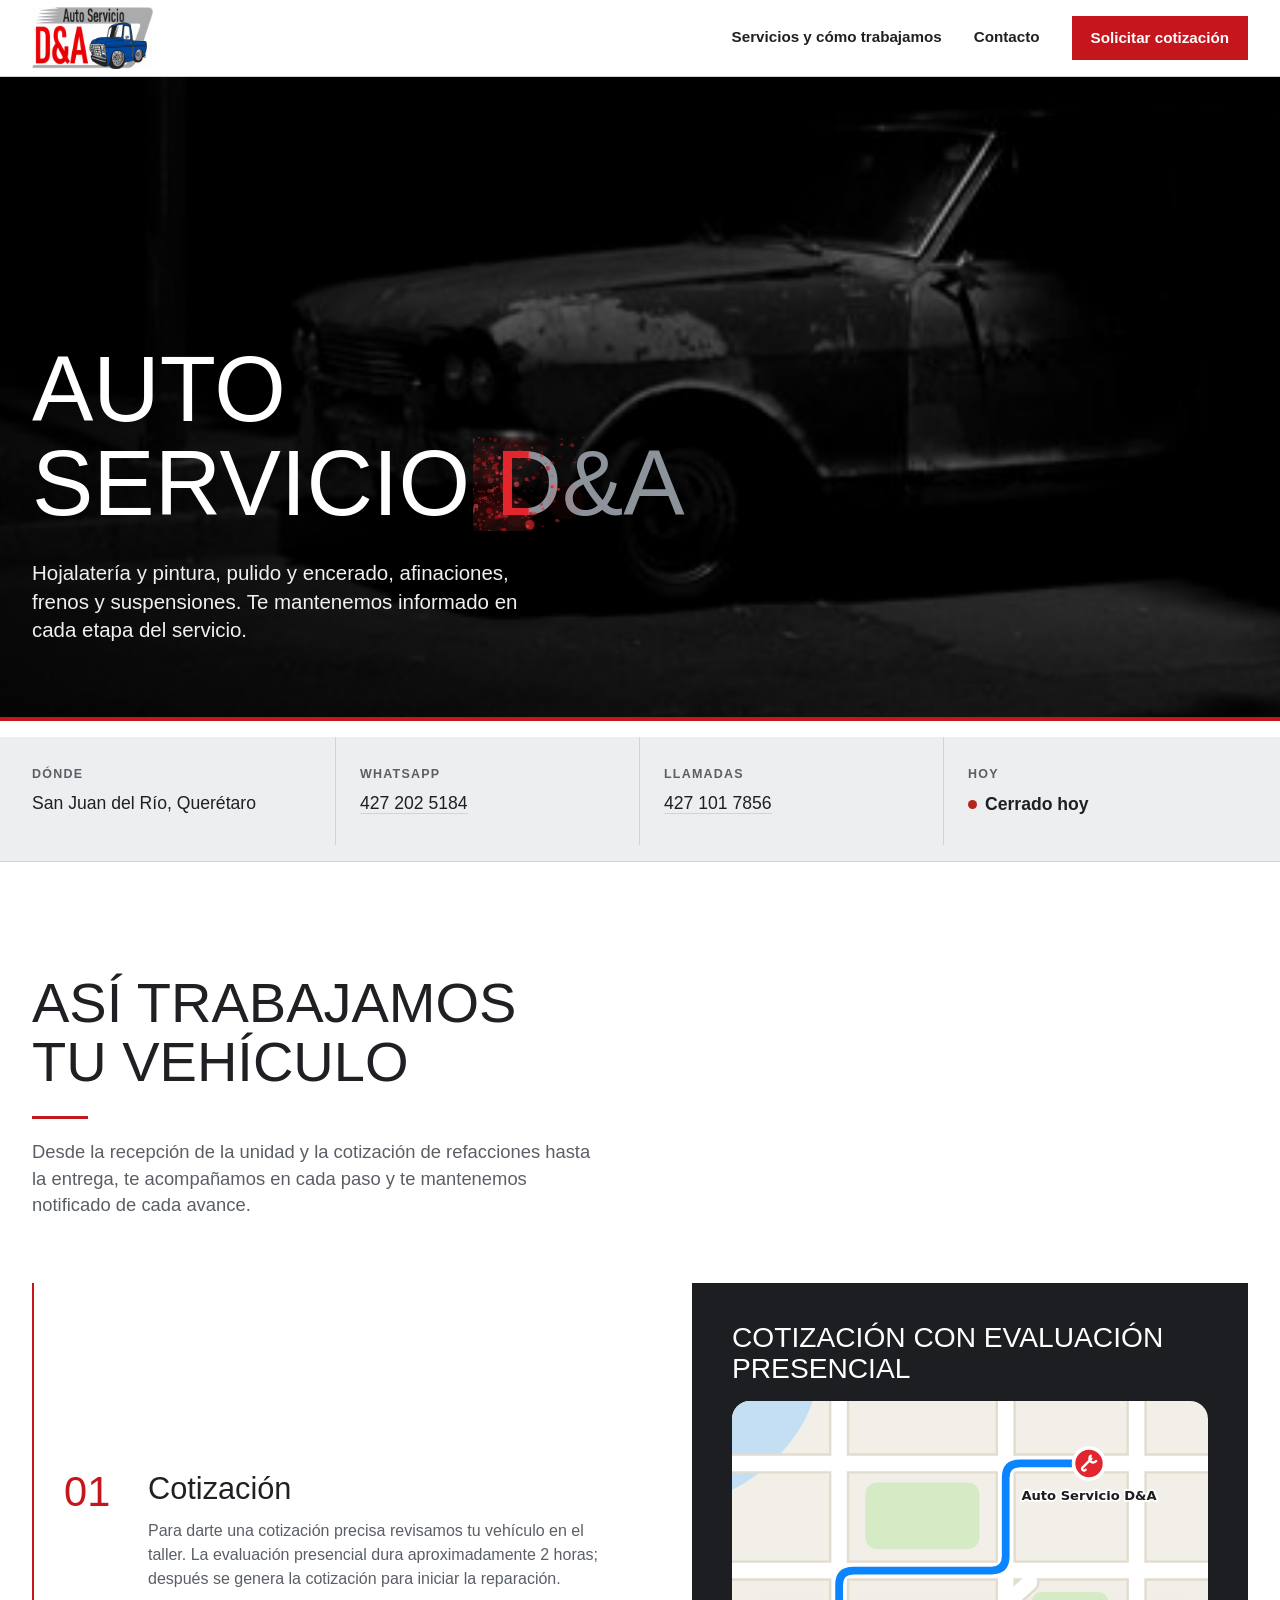
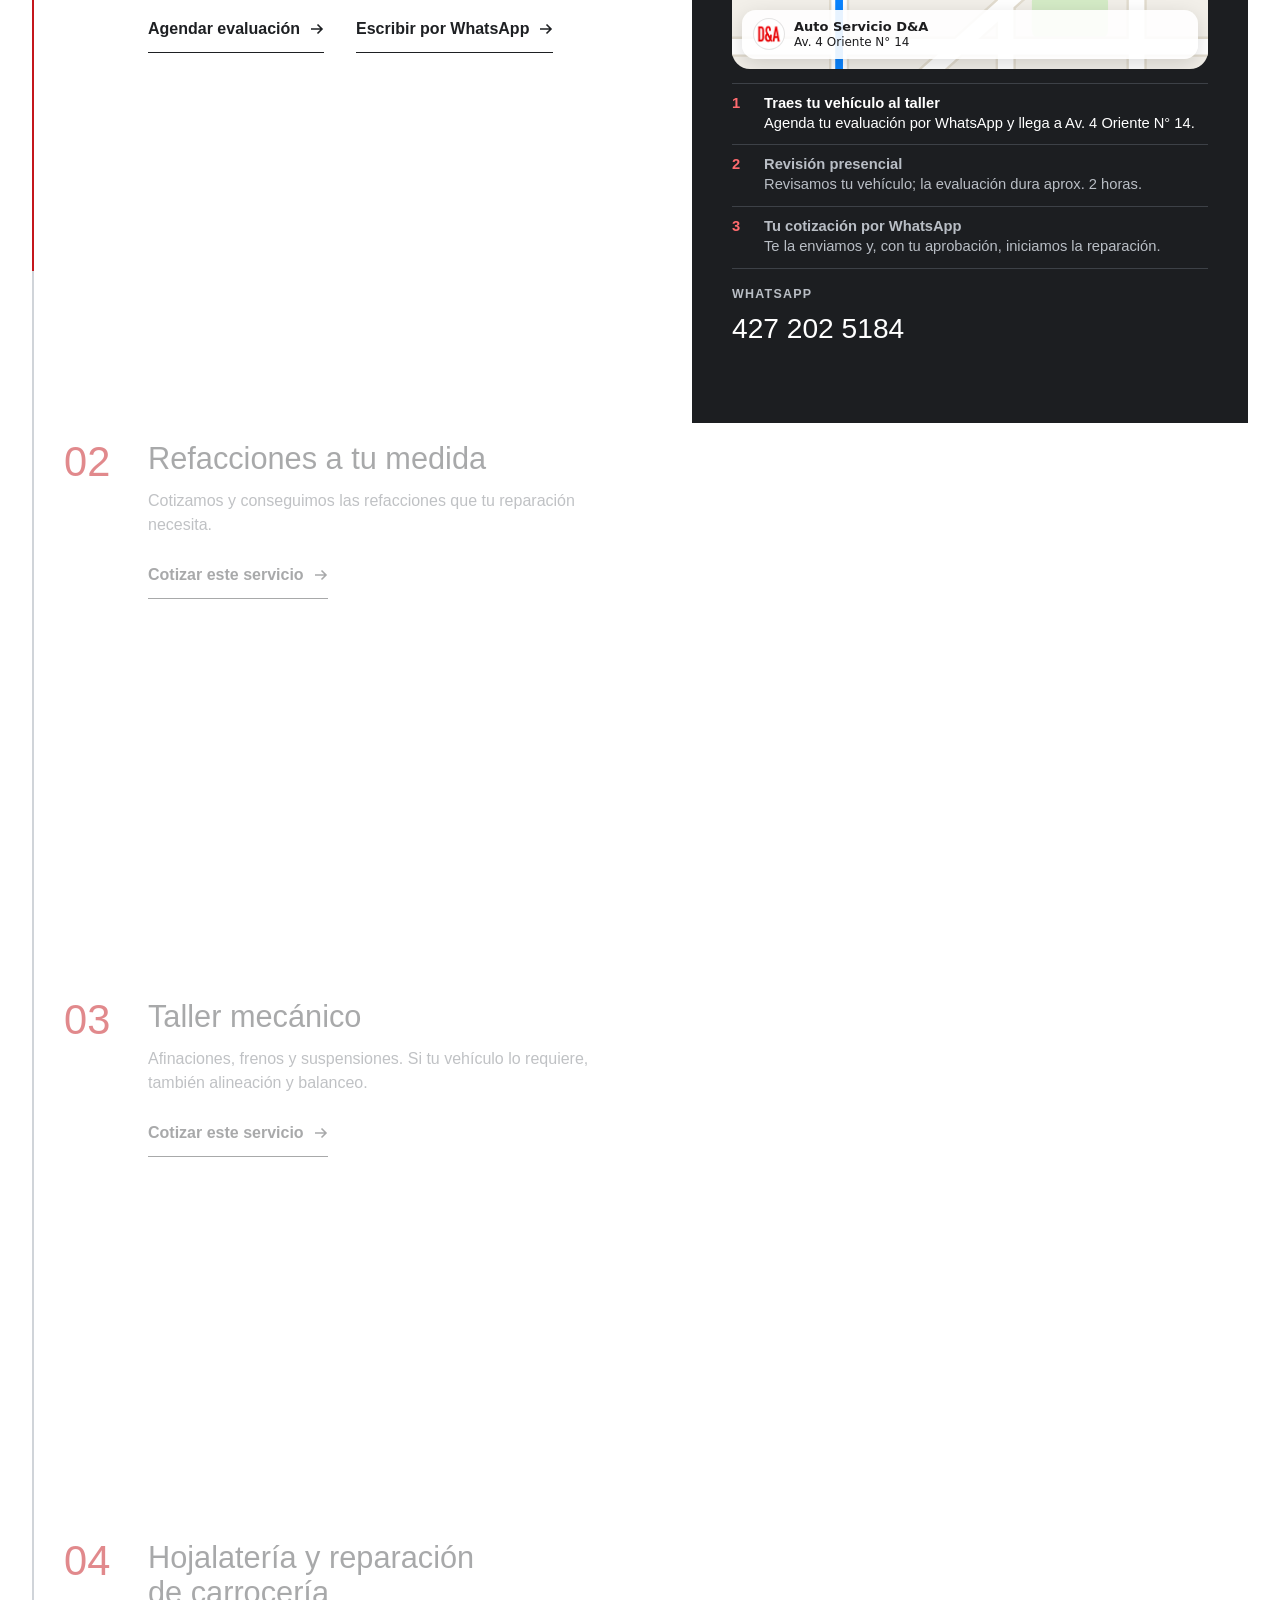
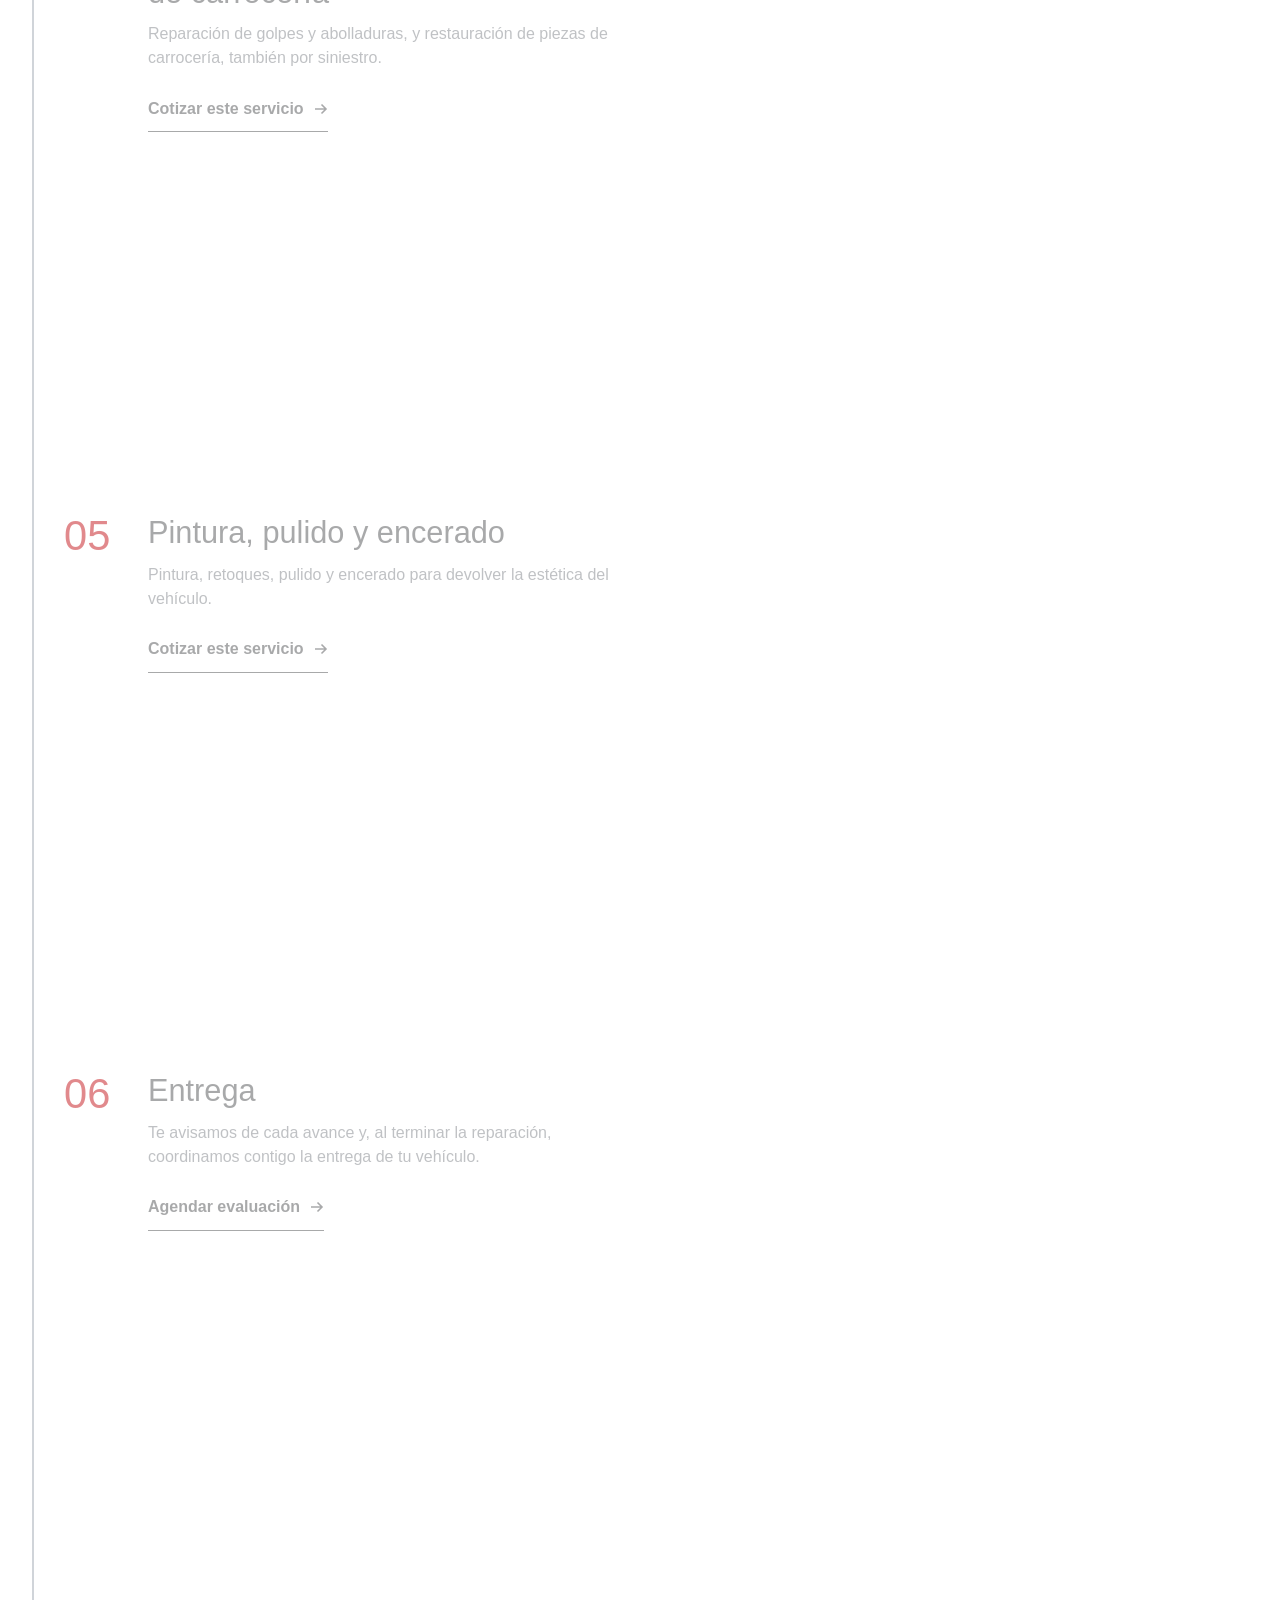
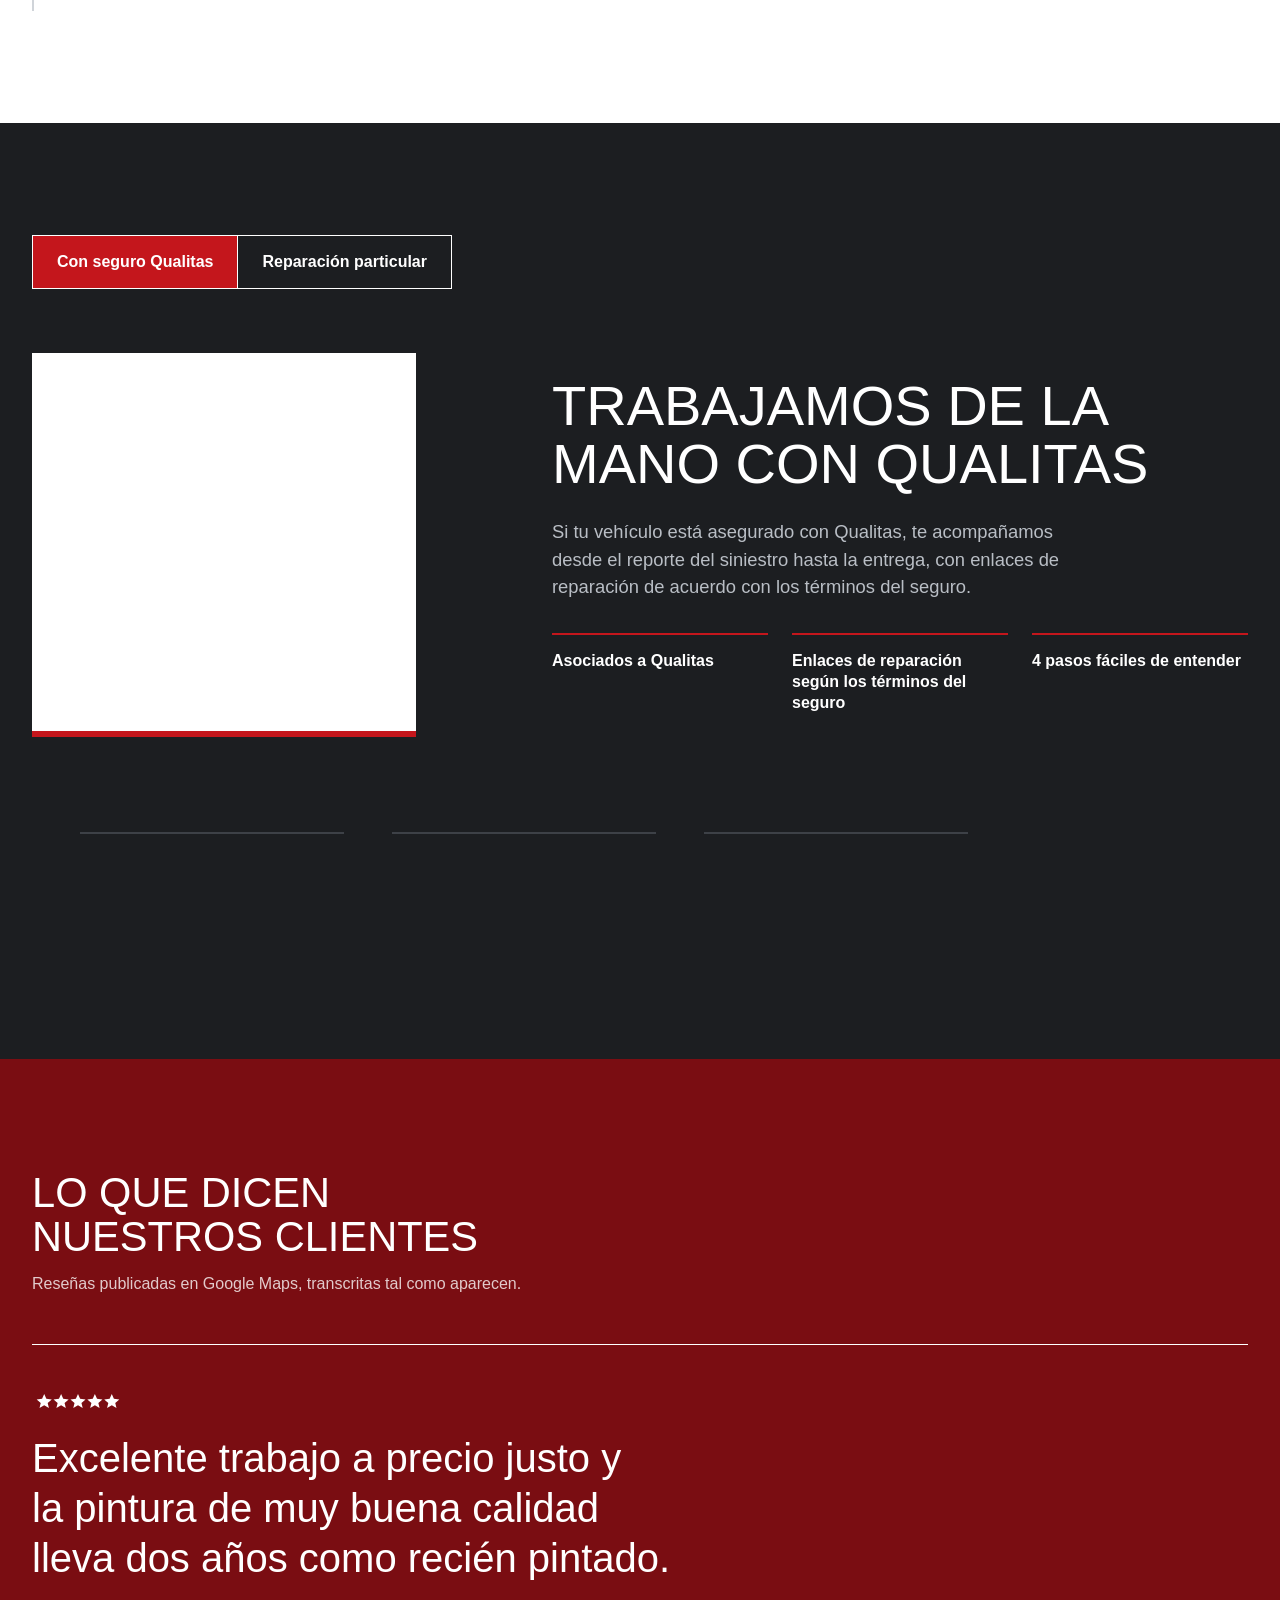
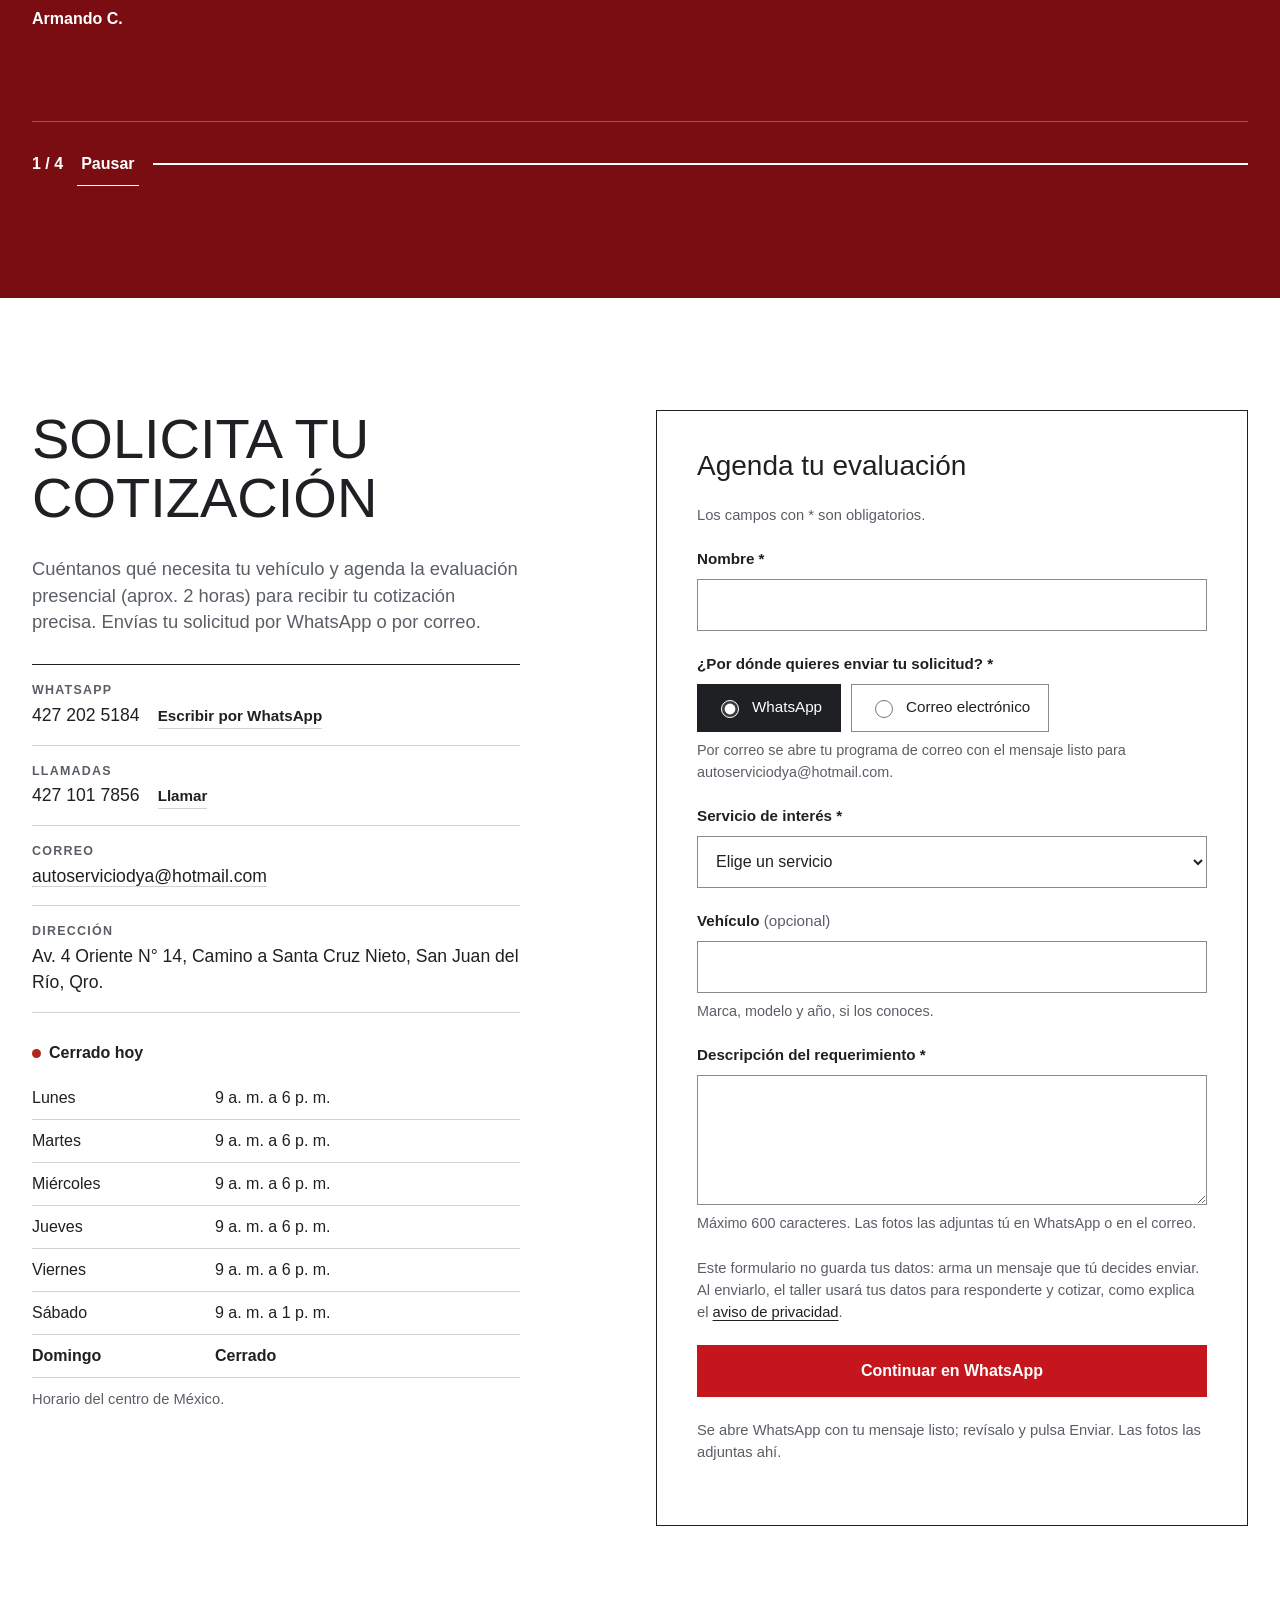
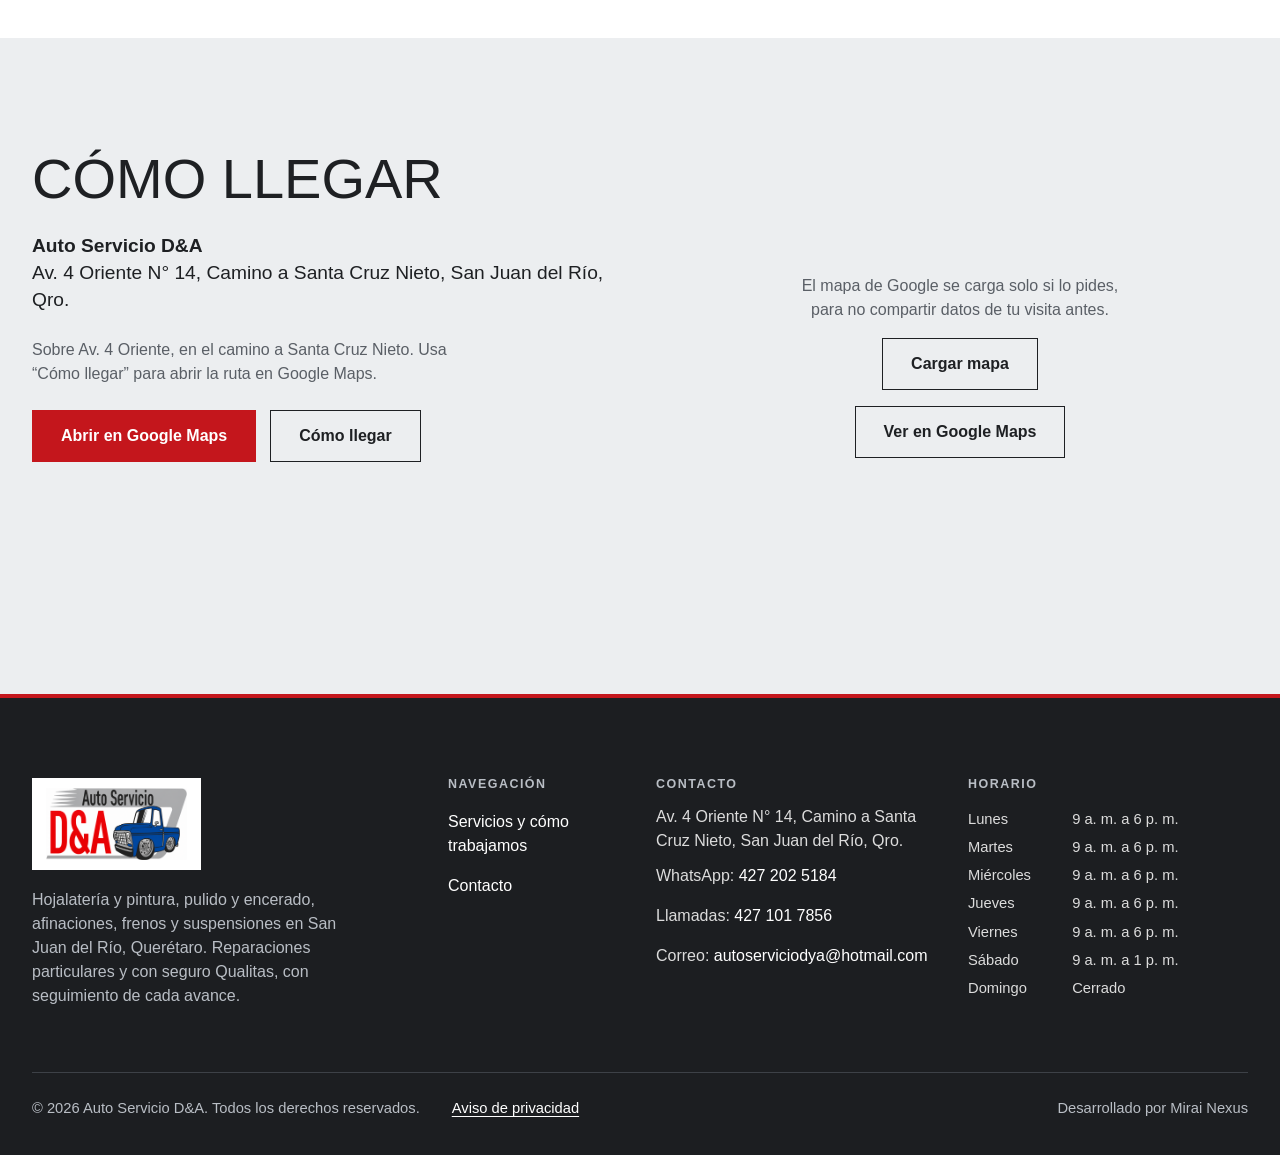
==== commit 95157990: "Logo nuevo, panel del recorrido nítido, placas difuminadas y aviso de privacidad completo - Logo nue" ====
--- a/index.html
+++ b/index.html
@@ -10,19 +10,19 @@
 <meta name="robots" content="noindex, nofollow"><link rel="canonical" href="https://auto-servicio-da.vercel.app/">
 <meta name="referrer" content="strict-origin-when-cross-origin">
 <link rel="icon" href="favicon.ico" sizes="any">
-<link rel="icon" type="image/png" sizes="32x32" href="img/favicon-32.png">
+<link rel="icon" type="image/png" sizes="32x32" href="img/favicon-dya-32.png">
 <link rel="apple-touch-icon" href="apple-touch-icon.png">
 <meta property="og:type" content="website"><meta property="og:locale" content="es_MX">
-<meta property="og:title" content="Auto Servicio D&amp;A | Hojalatería y pintura en San Juan del Río"><meta property="og:description" content="Auto Servicio D&amp;A en San Juan del Río, Querétaro: hojalatería y pintura, taller mecánico, alineación y balanceo, y refacciones a tu medida. Solicita tu cotización por WhatsApp."><meta property="og:url" content="https://auto-servicio-da.vercel.app/"><meta property="og:image" content="https://auto-servicio-da.vercel.app/img/logo-da-800.jpg"><meta name="twitter:card" content="summary">
+<meta property="og:title" content="Auto Servicio D&amp;A | Hojalatería y pintura en San Juan del Río"><meta property="og:description" content="Auto Servicio D&amp;A en San Juan del Río, Querétaro: hojalatería y pintura, taller mecánico, alineación y balanceo, y refacciones a tu medida. Solicita tu cotización por WhatsApp."><meta property="og:url" content="https://auto-servicio-da.vercel.app/"><meta property="og:image" content="https://auto-servicio-da.vercel.app/img/logo-dya-800.jpg"><meta name="twitter:card" content="summary">
 <link rel="preconnect" href="https://fonts.googleapis.com"><link rel="preconnect" href="https://fonts.gstatic.com" crossorigin><link rel="stylesheet" href="https://fonts.googleapis.com/css2?family=Archivo:wght@300;400;700&display=swap">
-<link rel="stylesheet" href="css/styles.css">
+<link rel="stylesheet" href="css/styles.css?v=98fcba0fdb">
 </head>
 <body>
 
 <a class="skip-link" href="#contenido">Saltar al contenido</a>
 <header class="site-header">
   <div class="wrap">
-    <a class="brand" href="index.html#inicio" aria-label="Auto Servicio D&amp;A, inicio"><img src="img/logo-da.png" width="320" height="170" alt="Auto Servicio D&amp;A"></a>
+    <a class="brand" href="index.html#inicio" aria-label="Auto Servicio D&amp;A, inicio"><img src="img/logo-dya.png" width="640" height="327" alt="Auto Servicio D&amp;A"></a>
     <button class="btn btn--sm menu-toggle js-only" id="menu-toggle" type="button" aria-expanded="false" aria-controls="site-nav">Menú</button>
     <nav class="nav" id="site-nav" aria-label="Principal">
       <a href="#servicios">Servicios y cómo trabajamos</a>
@@ -99,7 +99,7 @@
     <rect x="-4" y="3" width="8" height="2.6" rx="1.2" fill="#cfe6ff"/>
   </g>
 </svg>
-      <div class="map-card"><span class="map-card__icon"></span><span><strong>Auto Servicio D&amp;A</strong>Av. 4 Oriente N° 14</span><em class="map-card__chip">Llegaste</em></div>
+      <div class="map-card"><img class="map-card__icon" src="img/logo-dya-mark.png" alt="" width="256" height="256" loading="lazy" decoding="async"><span><strong>Auto Servicio D&amp;A</strong>Av. 4 Oriente N° 14</span><em class="map-card__chip">Llegaste</em></div>
     </div>
     <div class="scene scene--scan" data-scene="scan" data-ms="4200"><svg class="scene__svg" viewBox="0 0 400 240" preserveAspectRatio="xMidYMid meet">
   <defs>
@@ -131,7 +131,7 @@
       <div class="lock">
         <p class="lock__time">17:30</p>
         <div class="notif">
-          <span class="notif__icon"><svg viewBox="0 0 24 24"><path d="M12 3.5a8.5 8.5 0 0 0-7.3 12.8L3.5 20.5l4.3-1.1A8.5 8.5 0 1 0 12 3.5Z" fill="none" stroke="#fff" stroke-width="1.8" stroke-linejoin="round"/></svg></span>
+          <span class="notif__icon"><img src="img/logo-dya-mark.png" alt="" width="256" height="256" loading="lazy" decoding="async"><span class="notif__badge"><svg viewBox="0 0 24 24"><path d="M12 3.5a8.5 8.5 0 0 0-7.3 12.8L3.5 20.5l4.3-1.1A8.5 8.5 0 1 0 12 3.5Z" fill="none" stroke="#fff" stroke-width="2.4" stroke-linejoin="round"/></svg></span></span>
           <span class="notif__body"><span class="notif__app">WHATSAPP <em>ahora</em></span><strong>Auto Servicio D&amp;A</strong>Tu cotización está lista. Con tu aprobación, iniciamos la reparación.</span>
         </div>
         <div class="notif notif--doc"><span class="notif__doc"></span><span><strong>Cotización</strong>Revisión presencial</span></div>
@@ -204,7 +204,7 @@
     <div class="stage__media stage__media--chat"><figure class="chat" data-chat aria-label="Entrega coordinada: así te avisamos por WhatsApp">
   <div class="chat__head" aria-hidden="true">
     <span class="chat__back"><svg viewBox="0 0 10 18"><path d="M9 1 1 9l8 8" fill="none" stroke="currentColor" stroke-width="2" stroke-linecap="round" stroke-linejoin="round"/></svg></span>
-    <span class="chat__avatar"><img src="img/logo-da.png" alt="" width="64" height="34" loading="lazy" decoding="async"></span>
+    <span class="chat__avatar"><img src="img/logo-dya-mark.png" alt="" width="256" height="256" loading="lazy" decoding="async"></span>
     <span class="chat__who"><strong>Auto Servicio D&amp;A</strong><span data-chat-status data-idle="en línea">en línea</span></span>
   </div>
   <ol class="chat__log">
@@ -249,7 +249,7 @@
     <rect x="-4" y="3" width="8" height="2.6" rx="1.2" fill="#cfe6ff"/>
   </g>
 </svg>
-      <div class="map-card"><span class="map-card__icon"></span><span><strong>Auto Servicio D&amp;A</strong>Av. 4 Oriente N° 14</span><em class="map-card__chip">Llegaste</em></div>
+      <div class="map-card"><img class="map-card__icon" src="img/logo-dya-mark.png" alt="" width="256" height="256" loading="lazy" decoding="async"><span><strong>Auto Servicio D&amp;A</strong>Av. 4 Oriente N° 14</span><em class="map-card__chip">Llegaste</em></div>
     </div>
     <div class="scene scene--scan" data-scene="scan" data-ms="4200"><svg class="scene__svg" viewBox="0 0 400 240" preserveAspectRatio="xMidYMid meet">
   <defs>
@@ -281,7 +281,7 @@
       <div class="lock">
         <p class="lock__time">17:30</p>
         <div class="notif">
-          <span class="notif__icon"><svg viewBox="0 0 24 24"><path d="M12 3.5a8.5 8.5 0 0 0-7.3 12.8L3.5 20.5l4.3-1.1A8.5 8.5 0 1 0 12 3.5Z" fill="none" stroke="#fff" stroke-width="1.8" stroke-linejoin="round"/></svg></span>
+          <span class="notif__icon"><img src="img/logo-dya-mark.png" alt="" width="256" height="256" loading="lazy" decoding="async"><span class="notif__badge"><svg viewBox="0 0 24 24"><path d="M12 3.5a8.5 8.5 0 0 0-7.3 12.8L3.5 20.5l4.3-1.1A8.5 8.5 0 1 0 12 3.5Z" fill="none" stroke="#fff" stroke-width="2.4" stroke-linejoin="round"/></svg></span></span>
           <span class="notif__body"><span class="notif__app">WHATSAPP <em>ahora</em></span><strong>Auto Servicio D&amp;A</strong>Tu cotización está lista. Con tu aprobación, iniciamos la reparación.</span>
         </div>
         <div class="notif notif--doc"><span class="notif__doc"></span><span><strong>Cotización</strong>Revisión presencial</span></div>
@@ -356,7 +356,7 @@
   <figure class="chat" data-chat aria-label="Entrega coordinada: así te avisamos por WhatsApp">
   <div class="chat__head" aria-hidden="true">
     <span class="chat__back"><svg viewBox="0 0 10 18"><path d="M9 1 1 9l8 8" fill="none" stroke="currentColor" stroke-width="2" stroke-linecap="round" stroke-linejoin="round"/></svg></span>
-    <span class="chat__avatar"><img src="img/logo-da.png" alt="" width="64" height="34" loading="lazy" decoding="async"></span>
+    <span class="chat__avatar"><img src="img/logo-dya-mark.png" alt="" width="256" height="256" loading="lazy" decoding="async"></span>
     <span class="chat__who"><strong>Auto Servicio D&amp;A</strong><span data-chat-status data-idle="en línea">en línea</span></span>
   </div>
   <ol class="chat__log">
@@ -398,7 +398,7 @@
       </div>
       <div class="flow" id="flow-particular" role="tabpanel" aria-labelledby="tab-particular">
         <div class="qualitas">
-          <div class="qualitas__badge qualitas__badge--logo"><img class="badge-logo" src="img/logo-da-800.jpg" width="800" height="426" alt="Auto Servicio D&amp;A" loading="lazy" decoding="async"></div>
+          <div class="qualitas__badge qualitas__badge--logo"><img class="badge-logo" src="img/logo-dya-800.jpg" width="800" height="409" alt="Auto Servicio D&amp;A" loading="lazy" decoding="async"></div>
           <div class="qualitas__copy">
             <h3>Reparación particular</h3>
             <p>Si reparas sin seguro, tratas directo con el taller: agendas tu evaluación presencial, recibes tu cotización precisa y decides. Te avisamos de cada avance hasta la entrega.</p>
@@ -447,22 +447,22 @@
 <figure class="review" role="group" aria-roledescription="opinión" aria-label="1 de 4">
   <svg class="stars" viewBox="0 0 94 18" role="img" aria-label="5 de 5 estrellas" fill="currentColor"><polygon transform="translate(0 0)" points="9,1 11.4,6.6 17.5,7.2 12.9,11.2 14.3,17 9,13.9 3.7,17 5.1,11.2 0.5,7.2 6.6,6.6"/><polygon transform="translate(19 0)" points="9,1 11.4,6.6 17.5,7.2 12.9,11.2 14.3,17 9,13.9 3.7,17 5.1,11.2 0.5,7.2 6.6,6.6"/><polygon transform="translate(38 0)" points="9,1 11.4,6.6 17.5,7.2 12.9,11.2 14.3,17 9,13.9 3.7,17 5.1,11.2 0.5,7.2 6.6,6.6"/><polygon transform="translate(57 0)" points="9,1 11.4,6.6 17.5,7.2 12.9,11.2 14.3,17 9,13.9 3.7,17 5.1,11.2 0.5,7.2 6.6,6.6"/><polygon transform="translate(76 0)" points="9,1 11.4,6.6 17.5,7.2 12.9,11.2 14.3,17 9,13.9 3.7,17 5.1,11.2 0.5,7.2 6.6,6.6"/></svg>
   <blockquote><p>Excelente trabajo a precio justo y la pintura de muy buena calidad lleva dos años como recién pintado.</p></blockquote>
-  <figcaption>Armando Chapa</figcaption>
+  <figcaption>Armando C.</figcaption>
 </figure>
 <figure class="review" role="group" aria-roledescription="opinión" aria-label="2 de 4">
   <svg class="stars" viewBox="0 0 94 18" role="img" aria-label="5 de 5 estrellas" fill="currentColor"><polygon transform="translate(0 0)" points="9,1 11.4,6.6 17.5,7.2 12.9,11.2 14.3,17 9,13.9 3.7,17 5.1,11.2 0.5,7.2 6.6,6.6"/><polygon transform="translate(19 0)" points="9,1 11.4,6.6 17.5,7.2 12.9,11.2 14.3,17 9,13.9 3.7,17 5.1,11.2 0.5,7.2 6.6,6.6"/><polygon transform="translate(38 0)" points="9,1 11.4,6.6 17.5,7.2 12.9,11.2 14.3,17 9,13.9 3.7,17 5.1,11.2 0.5,7.2 6.6,6.6"/><polygon transform="translate(57 0)" points="9,1 11.4,6.6 17.5,7.2 12.9,11.2 14.3,17 9,13.9 3.7,17 5.1,11.2 0.5,7.2 6.6,6.6"/><polygon transform="translate(76 0)" points="9,1 11.4,6.6 17.5,7.2 12.9,11.2 14.3,17 9,13.9 3.7,17 5.1,11.2 0.5,7.2 6.6,6.6"/></svg>
   <blockquote><p>Excelente servicio, me arreglaron facia de kia forte en minutos y a un súper precio. Altamente Recomendado …</p></blockquote>
-  <figcaption>Manolo Sánchez</figcaption>
+  <figcaption>Manolo S.</figcaption>
 </figure>
 <figure class="review" role="group" aria-roledescription="opinión" aria-label="3 de 4">
   <svg class="stars" viewBox="0 0 94 18" role="img" aria-label="5 de 5 estrellas" fill="currentColor"><polygon transform="translate(0 0)" points="9,1 11.4,6.6 17.5,7.2 12.9,11.2 14.3,17 9,13.9 3.7,17 5.1,11.2 0.5,7.2 6.6,6.6"/><polygon transform="translate(19 0)" points="9,1 11.4,6.6 17.5,7.2 12.9,11.2 14.3,17 9,13.9 3.7,17 5.1,11.2 0.5,7.2 6.6,6.6"/><polygon transform="translate(38 0)" points="9,1 11.4,6.6 17.5,7.2 12.9,11.2 14.3,17 9,13.9 3.7,17 5.1,11.2 0.5,7.2 6.6,6.6"/><polygon transform="translate(57 0)" points="9,1 11.4,6.6 17.5,7.2 12.9,11.2 14.3,17 9,13.9 3.7,17 5.1,11.2 0.5,7.2 6.6,6.6"/><polygon transform="translate(76 0)" points="9,1 11.4,6.6 17.5,7.2 12.9,11.2 14.3,17 9,13.9 3.7,17 5.1,11.2 0.5,7.2 6.6,6.6"/></svg>
   <blockquote><p>Me gusta por qué dan un buen servicio y son muy amables y queda uno bien con el trabajo que hacen exelente</p></blockquote>
-  <figcaption>Manuel Mota</figcaption>
+  <figcaption>Manuel M.</figcaption>
 </figure>
 <figure class="review" role="group" aria-roledescription="opinión" aria-label="4 de 4">
   <svg class="stars" viewBox="0 0 94 18" role="img" aria-label="5 de 5 estrellas" fill="currentColor"><polygon transform="translate(0 0)" points="9,1 11.4,6.6 17.5,7.2 12.9,11.2 14.3,17 9,13.9 3.7,17 5.1,11.2 0.5,7.2 6.6,6.6"/><polygon transform="translate(19 0)" points="9,1 11.4,6.6 17.5,7.2 12.9,11.2 14.3,17 9,13.9 3.7,17 5.1,11.2 0.5,7.2 6.6,6.6"/><polygon transform="translate(38 0)" points="9,1 11.4,6.6 17.5,7.2 12.9,11.2 14.3,17 9,13.9 3.7,17 5.1,11.2 0.5,7.2 6.6,6.6"/><polygon transform="translate(57 0)" points="9,1 11.4,6.6 17.5,7.2 12.9,11.2 14.3,17 9,13.9 3.7,17 5.1,11.2 0.5,7.2 6.6,6.6"/><polygon transform="translate(76 0)" points="9,1 11.4,6.6 17.5,7.2 12.9,11.2 14.3,17 9,13.9 3.7,17 5.1,11.2 0.5,7.2 6.6,6.6"/></svg>
   <blockquote><p>Excelente atencion ,entregan muy bien su trabajo</p></blockquote>
-  <figcaption>jose antonio ramirez</figcaption>
+  <figcaption>Jose R.</figcaption>
 </figure>
     </div>
   </div>
@@ -545,7 +545,7 @@
           <p class="hint" id="descripcion-hint">Máximo 600 caracteres. Las fotos las adjuntas tú en WhatsApp o en el correo.</p>
           <p class="err" id="descripcion-err" hidden></p>
         </div>
-        <p class="form__privacy">Usamos estos datos solo para armar tu mensaje en este navegador. Consulta el <a href="privacidad.html">aviso de privacidad</a>.</p>
+        <p class="form__privacy">Este formulario no guarda tus datos: arma un mensaje que tú decides enviar. Al enviarlo, el taller usará tus datos para responderte y cotizar, como explica el <a href="privacidad.html">aviso de privacidad</a>.</p>
         <button class="btn btn--primary" type="submit" id="form-submit" disabled>Continuar en WhatsApp</button>
         <p class="form__alt" id="form-help">Se abre WhatsApp con tu mensaje listo; revísalo y pulsa Enviar. Las fotos las adjuntas ahí.</p>
         <p id="form-status" role="alert" class="err"></p>
@@ -582,7 +582,7 @@
   <div class="wrap">
     <div class="footer__grid">
       <div class="footer__brand">
-        <a class="brand brand--plate" href="index.html#inicio" aria-label="Auto Servicio D&amp;A, inicio"><img src="img/logo-da.png" width="320" height="170" alt="Auto Servicio D&amp;A"></a>
+        <a class="brand brand--plate" href="index.html#inicio" aria-label="Auto Servicio D&amp;A, inicio"><img src="img/logo-dya.png" width="640" height="327" alt="Auto Servicio D&amp;A"></a>
         <p>Hojalatería y pintura, pulido y encerado, afinaciones, frenos y suspensiones en San Juan del Río, Querétaro. Reparaciones particulares y con seguro Qualitas, con seguimiento de cada avance.</p>
       </div>
       <div class="footer__col">
@@ -619,8 +619,8 @@
 </footer>
 <script type="application/json" id="hours-data">{"tz": "America/Mexico_City", "days": [{"dia": "Lunes", "abre": "09:00", "cierra": "18:00"}, {"dia": "Martes", "abre": "09:00", "cierra": "18:00"}, {"dia": "Miércoles", "abre": "09:00", "cierra": "18:00"}, {"dia": "Jueves", "abre": "09:00", "cierra": "18:00"}, {"dia": "Viernes", "abre": "09:00", "cierra": "18:00"}, {"dia": "Sábado", "abre": "09:00", "cierra": "13:00"}, {"dia": "Domingo", "abre": "", "cierra": ""}]}</script>
 <script type="application/json" id="gallery-data">{"refacciones": {"titulo": "Pickup Chevrolet clásica · Restauración de cabina, chasis y caja", "fotos": [{"src": "img/pickup-20-1200.jpg", "srcset": "img/pickup-20-240.jpg 240w, img/pickup-20-480.jpg 480w, img/pickup-20-800.jpg 800w, img/pickup-20-1200.jpg 1200w", "alt": "Pickup Chevrolet clásica azul en el área de trabajo del taller", "pie": "La pickup en el área de trabajo", "ilu": false, "w": 1200, "h": 900}, {"src": "img/pickup-26-1200.jpg", "srcset": "img/pickup-26-240.jpg 240w, img/pickup-26-480.jpg 480w, img/pickup-26-800.jpg 800w, img/pickup-26-1200.jpg 1200w", "alt": "Pickup azul sobre soportes, con el cofre abierto y sin ruedas delanteras", "pie": "Desarmado: cofre abierto y ruedas delanteras retiradas", "ilu": false, "w": 1200, "h": 900}, {"src": "img/pickup-27-1200.jpg", "srcset": "img/pickup-27-240.jpg 240w, img/pickup-27-480.jpg 480w, img/pickup-27-800.jpg 800w, img/pickup-27-1200.jpg 1200w", "alt": "Interior de la cabina sin asientos ni tapicería, con el volante y el tablero", "pie": "Interior de la cabina desarmado", "ilu": false, "w": 1200, "h": 900}, {"src": "img/pickup-21-800.jpg", "srcset": "img/pickup-21-240.jpg 240w, img/pickup-21-480.jpg 480w, img/pickup-21-800.jpg 800w", "alt": "Cabina de la pickup vacía, vista desde la puerta", "pie": "Cabina sin asientos ni tapicería", "ilu": false, "w": 800, "h": 1067}, {"src": "img/pickup-22-800.jpg", "srcset": "img/pickup-22-240.jpg 240w, img/pickup-22-480.jpg 480w, img/pickup-22-800.jpg 800w", "alt": "Piso de la cabina en reparación, con herramientas sobre él", "pie": "Piso de la cabina en reparación", "ilu": false, "w": 800, "h": 1067}, {"src": "img/pickup-23-800.jpg", "srcset": "img/pickup-23-240.jpg 240w, img/pickup-23-480.jpg 480w, img/pickup-23-800.jpg 800w", "alt": "Cabina azul levantada y chasis con ruedas separado de ella", "pie": "Cabina y chasis separados", "ilu": false, "w": 800, "h": 1067}, {"src": "img/pickup-28-1200.jpg", "srcset": "img/pickup-28-240.jpg 240w, img/pickup-28-480.jpg 480w, img/pickup-28-800.jpg 800w, img/pickup-28-1200.jpg 1200w", "alt": "Chasis de la pickup sobre soportes, con muelles y tambores de freno", "pie": "Chasis sobre soportes", "ilu": false, "w": 1200, "h": 900}, {"src": "img/pickup-24-800.jpg", "srcset": "img/pickup-24-240.jpg 240w, img/pickup-24-480.jpg 480w, img/pickup-24-800.jpg 800w", "alt": "Piso de cabina con recubrimiento negro, protegido con plástico", "pie": "Piso de cabina con recubrimiento negro", "ilu": false, "w": 800, "h": 1067}, {"src": "img/pickup-25-800.jpg", "srcset": "img/pickup-25-240.jpg 240w, img/pickup-25-480.jpg 480w, img/pickup-25-800.jpg 800w", "alt": "Caja de la pickup azul sobre soportes, con el piso de madera expuesto", "pie": "Caja de la pickup en reparación", "ilu": false, "w": 800, "h": 1067}, {"src": "img/pickup-29-800.jpg", "srcset": "img/pickup-29-240.jpg 240w, img/pickup-29-480.jpg 480w, img/pickup-29-800.jpg 800w", "alt": "Interior terminado con asientos negros y tapetes con logotipo de Chevrolet", "pie": "Interior armado con asientos y tapetes", "ilu": false, "w": 800, "h": 1067}, {"src": "img/pickup-19-1200.jpg", "srcset": "img/pickup-19-240.jpg 240w, img/pickup-19-480.jpg 480w, img/pickup-19-800.jpg 800w, img/pickup-19-1200.jpg 1200w", "alt": "Pickup azul terminada frente al letrero de Entrega del taller", "pie": "Terminada, en el área de entrega", "ilu": false, "w": 1200, "h": 675}, {"src": "img/pickup-18-1200.jpg", "srcset": "img/pickup-18-240.jpg 240w, img/pickup-18-480.jpg 480w, img/pickup-18-800.jpg 800w, img/pickup-18-1200.jpg 1200w", "alt": "Vista trasera de la pickup azul terminada, con las puertas abiertas", "pie": "Vista trasera en el área de entrega", "ilu": false, "w": 1200, "h": 675}]}, "mecanico": {"titulo": "Chevrolet Cruze · Suspensión, alineación y daño frontal", "fotos": [{"src": "img/cruze-01-1200.jpg", "srcset": "img/cruze-01-240.jpg 240w, img/cruze-01-480.jpg 480w, img/cruze-01-800.jpg 800w, img/cruze-01-1200.jpg 1200w", "alt": "Chevrolet Cruze plateado sobre la plataforma de alineación del taller", "pie": "Alineación en plataforma", "ilu": false, "w": 1200, "h": 675}, {"src": "img/cruze-04-1200.jpg", "srcset": "img/cruze-04-240.jpg 240w, img/cruze-04-480.jpg 480w, img/cruze-04-800.jpg 800w, img/cruze-04-1200.jpg 1200w", "alt": "Chevrolet Cruze con la defensa y la salpicadera delanteras dañadas", "pie": "Llegada con daño frontal", "ilu": false, "w": 1200, "h": 900}, {"src": "img/cruze-03-800.jpg", "srcset": "img/cruze-03-240.jpg 240w, img/cruze-03-480.jpg 480w, img/cruze-03-800.jpg 800w", "alt": "Amortiguadores y piezas de suspensión desmontados junto al vehículo", "pie": "Amortiguadores y suspensión desmontados", "ilu": false, "w": 800, "h": 1423}, {"src": "img/cruze-02-1200.jpg", "srcset": "img/cruze-02-240.jpg 240w, img/cruze-02-480.jpg 480w, img/cruze-02-800.jpg 800w, img/cruze-02-1200.jpg 1200w", "alt": "Frente del Cruze cubierto con papel y plástico para pintar", "pie": "Frente enmascarado para pintura", "ilu": false, "w": 1200, "h": 900}, {"src": "img/cruze-05-1200.jpg", "srcset": "img/cruze-05-240.jpg 240w, img/cruze-05-480.jpg 480w, img/cruze-05-800.jpg 800w, img/cruze-05-1200.jpg 1200w", "alt": "Chevrolet Cruze plateado terminado en el área de recepción", "pie": "Terminado, en recepción", "ilu": false, "w": 1200, "h": 900}]}, "hojalateria": {"titulo": "Ford Mustang GT · Reparación por impacto frontal", "fotos": [{"src": "img/mustang-16-1200.jpg", "srcset": "img/mustang-16-240.jpg 240w, img/mustang-16-480.jpg 480w, img/mustang-16-800.jpg 800w, img/mustang-16-1200.jpg 1200w", "alt": "Ford Mustang GT rojo con franjas blancas, terminado, en el patio del taller", "pie": "Terminado: frente reparado y pintado", "ilu": false, "w": 1200, "h": 900}, {"src": "img/mustang-01-1200.jpg", "srcset": "img/mustang-01-240.jpg 240w, img/mustang-01-480.jpg 480w, img/mustang-01-800.jpg 800w, img/mustang-01-1200.jpg 1200w", "alt": "Mustang rojo con la defensa delantera desprendida", "pie": "Llegada con impacto frontal", "ilu": false, "w": 1200, "h": 900}, {"src": "img/mustang-05-1200.jpg", "srcset": "img/mustang-05-240.jpg 240w, img/mustang-05-480.jpg 480w, img/mustang-05-800.jpg 800w, img/mustang-05-1200.jpg 1200w", "alt": "Mustang con el frente destruido y la rueda delantera desalineada", "pie": "Daño en frente, salpicadera y suspensión", "ilu": false, "w": 1200, "h": 900}, {"src": "img/mustang-02-1200.jpg", "srcset": "img/mustang-02-240.jpg 240w, img/mustang-02-480.jpg 480w, img/mustang-02-800.jpg 800w, img/mustang-02-1200.jpg 1200w", "alt": "Frente del Mustang sin defensa, con el motor y la estructura expuestos", "pie": "Frente desarmado para evaluar la estructura", "ilu": false, "w": 1200, "h": 900}, {"src": "img/mustang-04-1200.jpg", "srcset": "img/mustang-04-240.jpg 240w, img/mustang-04-480.jpg 480w, img/mustang-04-800.jpg 800w, img/mustang-04-1200.jpg 1200w", "alt": "Estructura frontal del Mustang con el cofre levantado", "pie": "Estructura frontal expuesta", "ilu": false, "w": 1200, "h": 900}, {"src": "img/mustang-06-1200.jpg", "srcset": "img/mustang-06-240.jpg 240w, img/mustang-06-480.jpg 480w, img/mustang-06-800.jpg 800w, img/mustang-06-1200.jpg 1200w", "alt": "Frente desarmado del Mustang sobre gato hidráulico", "pie": "Desarmado de frente y faro", "ilu": false, "w": 1200, "h": 900}, {"src": "img/mustang-07-800.jpg", "srcset": "img/mustang-07-240.jpg 240w, img/mustang-07-480.jpg 480w, img/mustang-07-800.jpg 800w", "alt": "Suspensión delantera del Mustang desmontada", "pie": "Suspensión delantera desmontada", "ilu": false, "w": 800, "h": 1067}, {"src": "img/mustang-10-1200.jpg", "srcset": "img/mustang-10-240.jpg 240w, img/mustang-10-480.jpg 480w, img/mustang-10-800.jpg 800w, img/mustang-10-1200.jpg 1200w", "alt": "Mustang cubierto con plástico y el frente desarmado", "pie": "Carrocería protegida durante la reparación", "ilu": false, "w": 1200, "h": 675}, {"src": "img/mustang-11-1200.jpg", "srcset": "img/mustang-11-240.jpg 240w, img/mustang-11-480.jpg 480w, img/mustang-11-800.jpg 800w, img/mustang-11-1200.jpg 1200w", "alt": "Técnico trabajando la estructura frontal del Mustang con soplete", "pie": "Reparación de la estructura con soplete", "ilu": false, "w": 1200, "h": 900}, {"src": "img/mustang-12-1200.jpg", "srcset": "img/mustang-12-240.jpg 240w, img/mustang-12-480.jpg 480w, img/mustang-12-800.jpg 800w, img/mustang-12-1200.jpg 1200w", "alt": "Mustang montado en el banco de enderezado del taller", "pie": "Enderezado en banco", "ilu": false, "w": 1200, "h": 900}, {"src": "img/mustang-13-1200.jpg", "srcset": "img/mustang-13-240.jpg 240w, img/mustang-13-480.jpg 480w, img/mustang-13-800.jpg 800w, img/mustang-13-1200.jpg 1200w", "alt": "Frente del Mustang con radiador y travesaño, en proceso de reparación", "pie": "Estructura frontal en proceso", "ilu": false, "w": 1200, "h": 900}, {"src": "img/mustang-14-1200.jpg", "srcset": "img/mustang-14-240.jpg 240w, img/mustang-14-480.jpg 480w, img/mustang-14-800.jpg 800w, img/mustang-14-1200.jpg 1200w", "alt": "Larguero del Mustang sujeto con cadena al banco de enderezado", "pie": "Enderezado de larguero con cadena", "ilu": false, "w": 1200, "h": 900}, {"src": "img/mustang-08-1200.jpg", "srcset": "img/mustang-08-240.jpg 240w, img/mustang-08-480.jpg 480w, img/mustang-08-800.jpg 800w, img/mustang-08-1200.jpg 1200w", "alt": "Defensa delantera roja recién pintada sobre un soporte", "pie": "Defensa pintada", "ilu": false, "w": 1200, "h": 900}, {"src": "img/mustang-09-1200.jpg", "srcset": "img/mustang-09-240.jpg 240w, img/mustang-09-480.jpg 480w, img/mustang-09-800.jpg 800w, img/mustang-09-1200.jpg 1200w", "alt": "Cofre rojo con franjas blancas recién pintado sobre un soporte", "pie": "Cofre pintado con franjas", "ilu": false, "w": 1200, "h": 900}, {"src": "img/mustang-03-1200.jpg", "srcset": "img/mustang-03-240.jpg 240w, img/mustang-03-480.jpg 480w, img/mustang-03-800.jpg 800w, img/mustang-03-1200.jpg 1200w", "alt": "Vista trasera del Mustang GT en el área de trabajo", "pie": "Vista trasera en el área de trabajo", "ilu": false, "w": 1200, "h": 900}, {"src": "img/mustang-15-800.jpg", "srcset": "img/mustang-15-240.jpg 240w, img/mustang-15-480.jpg 480w, img/mustang-15-800.jpg 800w", "alt": "Mustang GT terminado, vista trasera dentro del taller", "pie": "Entrega: vista trasera", "ilu": false, "w": 800, "h": 1067}, {"src": "img/mustang-17-1200.jpg", "srcset": "img/mustang-17-240.jpg 240w, img/mustang-17-480.jpg 480w, img/mustang-17-800.jpg 800w, img/mustang-17-1200.jpg 1200w", "alt": "Mustang GT terminado, vista tres cuartos trasera", "pie": "Entrega: vista tres cuartos trasera", "ilu": false, "w": 1200, "h": 900}]}, "pintura": {"titulo": "Mazda CX-5 · Impacto trasero, enderezado y pintura", "fotos": [{"src": "img/cx5-38-1200.jpg", "srcset": "img/cx5-38-240.jpg 240w, img/cx5-38-480.jpg 480w, img/cx5-38-800.jpg 800w, img/cx5-38-1200.jpg 1200w", "alt": "Mazda CX-5 blanca cubierta con papel para pintar en la cabina", "pie": "Enmascarado en cabina de pintura", "ilu": false, "w": 1200, "h": 900}, {"src": "img/cx5-30-1200.jpg", "srcset": "img/cx5-30-240.jpg 240w, img/cx5-30-480.jpg 480w, img/cx5-30-800.jpg 800w, img/cx5-30-1200.jpg 1200w", "alt": "Mazda CX-5 blanca con la parte trasera golpeada", "pie": "Llegada con impacto trasero", "ilu": false, "w": 1200, "h": 900}, {"src": "img/cx5-33-1200.jpg", "srcset": "img/cx5-33-240.jpg 240w, img/cx5-33-480.jpg 480w, img/cx5-33-800.jpg 800w, img/cx5-33-1200.jpg 1200w", "alt": "Portón y defensa trasera de la CX-5 deformados", "pie": "Daño en portón y defensa trasera", "ilu": false, "w": 1200, "h": 900}, {"src": "img/cx5-32-1200.jpg", "srcset": "img/cx5-32-240.jpg 240w, img/cx5-32-480.jpg 480w, img/cx5-32-800.jpg 800w, img/cx5-32-1200.jpg 1200w", "alt": "Costado trasero de la CX-5 golpeado", "pie": "Daño en el costado trasero", "ilu": false, "w": 1200, "h": 900}, {"src": "img/cx5-34-1200.jpg", "srcset": "img/cx5-34-240.jpg 240w, img/cx5-34-480.jpg 480w, img/cx5-34-800.jpg 800w, img/cx5-34-1200.jpg 1200w", "alt": "CX-5 con el portón abierto y la parte trasera desarmada", "pie": "Desarmado de la parte trasera", "ilu": false, "w": 1200, "h": 900}, {"src": "img/cx5-35-1200.jpg", "srcset": "img/cx5-35-240.jpg 240w, img/cx5-35-480.jpg 480w, img/cx5-35-800.jpg 800w, img/cx5-35-1200.jpg 1200w", "alt": "CX-5 en el banco de enderezado del taller", "pie": "Enderezado en banco", "ilu": false, "w": 1200, "h": 900}, {"src": "img/cx5-37-1200.jpg", "srcset": "img/cx5-37-240.jpg 240w, img/cx5-37-480.jpg 480w, img/cx5-37-800.jpg 800w, img/cx5-37-1200.jpg 1200w", "alt": "Pieza blanca recién pintada sobre un soporte metálico", "pie": "Pieza recién pintada", "ilu": false, "w": 1200, "h": 900}, {"src": "img/cx5-36-800.jpg", "srcset": "img/cx5-36-240.jpg 240w, img/cx5-36-480.jpg 480w, img/cx5-36-800.jpg 800w", "alt": "Defensa trasera blanca recién pintada", "pie": "Defensa trasera pintada", "ilu": false, "w": 800, "h": 1067}, {"src": "img/cx5-40-800.jpg", "srcset": "img/cx5-40-240.jpg 240w, img/cx5-40-480.jpg 480w, img/cx5-40-800.jpg 800w", "alt": "Piezas blancas recién pintadas sobre un soporte", "pie": "Piezas pintadas en soporte", "ilu": false, "w": 800, "h": 1067}, {"src": "img/cx5-41-1200.jpg", "srcset": "img/cx5-41-240.jpg 240w, img/cx5-41-480.jpg 480w, img/cx5-41-800.jpg 800w, img/cx5-41-1200.jpg 1200w", "alt": "Portón de la CX-5 colgado y enmascarado en la cabina de pintura", "pie": "Portón enmascarado en cabina", "ilu": false, "w": 1200, "h": 900}, {"src": "img/cx5-39-1200.jpg", "srcset": "img/cx5-39-240.jpg 240w, img/cx5-39-480.jpg 480w, img/cx5-39-800.jpg 800w, img/cx5-39-1200.jpg 1200w", "alt": "Costado de la CX-5 cubierto con papel antes de pintar", "pie": "Costado enmascarado antes de pintar", "ilu": false, "w": 1200, "h": 900}, {"src": "img/cx5-31-1200.jpg", "srcset": "img/cx5-31-240.jpg 240w, img/cx5-31-480.jpg 480w, img/cx5-31-800.jpg 800w, img/cx5-31-1200.jpg 1200w", "alt": "Mazda CX-5 blanca en la entrada del taller", "pie": "En la entrada del taller", "ilu": false, "w": 1200, "h": 900}]}}</script>
-<script type="application/ld+json">{"@context": "https://schema.org", "@type": "AutoBodyShop", "name": "Auto Servicio D&A", "description": "Hojalatería y pintura, pulido y encerado, afinaciones, frenos y suspensiones en San Juan del Río, Querétaro. Reparaciones particulares y con seguro Qualitas, con seguimiento de cada avance.", "telephone": "+524271017856", "address": {"@type": "PostalAddress", "streetAddress": "Av. 4 Oriente N° 14, Camino a Santa Cruz Nieto", "addressLocality": "San Juan del Río", "addressRegion": "Querétaro", "addressCountry": "MX"}, "geo": {"@type": "GeoCoordinates", "latitude": 20.4004334, "longitude": -99.976916}, "hasMap": "https://maps.app.goo.gl/gWK8aiqv6PhXZtEo9", "openingHoursSpecification": [{"@type": "OpeningHoursSpecification", "dayOfWeek": "Monday", "opens": "09:00", "closes": "18:00"}, {"@type": "OpeningHoursSpecification", "dayOfWeek": "Tuesday", "opens": "09:00", "closes": "18:00"}, {"@type": "OpeningHoursSpecification", "dayOfWeek": "Wednesday", "opens": "09:00", "closes": "18:00"}, {"@type": "OpeningHoursSpecification", "dayOfWeek": "Thursday", "opens": "09:00", "closes": "18:00"}, {"@type": "OpeningHoursSpecification", "dayOfWeek": "Friday", "opens": "09:00", "closes": "18:00"}, {"@type": "OpeningHoursSpecification", "dayOfWeek": "Saturday", "opens": "09:00", "closes": "13:00"}], "makesOffer": [{"@type": "Offer", "itemOffered": {"@type": "Service", "name": "Refacciones a tu medida"}}, {"@type": "Offer", "itemOffered": {"@type": "Service", "name": "Taller mecánico"}}, {"@type": "Offer", "itemOffered": {"@type": "Service", "name": "Hojalatería y reparación de carrocería"}}, {"@type": "Offer", "itemOffered": {"@type": "Service", "name": "Pintura, pulido y encerado"}}], "url": "https://auto-servicio-da.vercel.app", "image": "https://auto-servicio-da.vercel.app/img/logo-da-800.jpg", "email": "autoserviciodya@hotmail.com"}</script>
-
-<script src="js/app.js" defer></script>
+<script type="application/ld+json">{"@context": "https://schema.org", "@type": "AutoBodyShop", "name": "Auto Servicio D&A", "description": "Hojalatería y pintura, pulido y encerado, afinaciones, frenos y suspensiones en San Juan del Río, Querétaro. Reparaciones particulares y con seguro Qualitas, con seguimiento de cada avance.", "telephone": "+524271017856", "address": {"@type": "PostalAddress", "streetAddress": "Av. 4 Oriente N° 14, Camino a Santa Cruz Nieto", "addressLocality": "San Juan del Río", "addressRegion": "Querétaro", "addressCountry": "MX"}, "geo": {"@type": "GeoCoordinates", "latitude": 20.4004334, "longitude": -99.976916}, "hasMap": "https://maps.app.goo.gl/gWK8aiqv6PhXZtEo9", "openingHoursSpecification": [{"@type": "OpeningHoursSpecification", "dayOfWeek": "Monday", "opens": "09:00", "closes": "18:00"}, {"@type": "OpeningHoursSpecification", "dayOfWeek": "Tuesday", "opens": "09:00", "closes": "18:00"}, {"@type": "OpeningHoursSpecification", "dayOfWeek": "Wednesday", "opens": "09:00", "closes": "18:00"}, {"@type": "OpeningHoursSpecification", "dayOfWeek": "Thursday", "opens": "09:00", "closes": "18:00"}, {"@type": "OpeningHoursSpecification", "dayOfWeek": "Friday", "opens": "09:00", "closes": "18:00"}, {"@type": "OpeningHoursSpecification", "dayOfWeek": "Saturday", "opens": "09:00", "closes": "13:00"}], "makesOffer": [{"@type": "Offer", "itemOffered": {"@type": "Service", "name": "Refacciones a tu medida"}}, {"@type": "Offer", "itemOffered": {"@type": "Service", "name": "Taller mecánico"}}, {"@type": "Offer", "itemOffered": {"@type": "Service", "name": "Hojalatería y reparación de carrocería"}}, {"@type": "Offer", "itemOffered": {"@type": "Service", "name": "Pintura, pulido y encerado"}}], "url": "https://auto-servicio-da.vercel.app", "image": "https://auto-servicio-da.vercel.app/img/logo-dya-800.jpg", "email": "autoserviciodya@hotmail.com"}</script>
+
+<script src="js/app.js?v=96140303ea" defer></script>
 </body>
 </html>
--- a/css/styles.css
+++ b/css/styles.css
@@ -74,7 +74,7 @@
 .site-header { position: sticky; top: 0; z-index: 50; background: var(--bg); color: var(--ink); border-bottom: 1px solid var(--line); }
 .site-header .wrap { display: flex; align-items: center; gap: 24px; min-height: 76px; }
 .brand { display: flex; align-items: center; text-decoration: none; }
-.brand img { width: auto; height: 56px; }
+.brand img { width: auto; height: 62px; }
 .brand--plate { background: #fff; padding: 10px 14px; width: fit-content; }
 .brand--plate img { height: 72px; }
 .nav { margin-left: auto; display: flex; align-items: center; gap: 4px; }
@@ -149,8 +149,9 @@
 
 .journey__panel { position: sticky; top: 104px; display: grid; gap: 14px; }
 .journey__frame { position: relative; height: clamp(480px, calc(100vh - 150px), 740px); background: var(--dark); overflow: hidden; }
-.shot { position: absolute; inset: 0; display: grid; opacity: 0; pointer-events: none; transform: scale(1.04); transition: opacity .6s var(--ease), transform .9s var(--ease); }
-.shot.is-active { opacity: 1; pointer-events: auto; transform: none; }
+/* Cruce solo de opacidad: escalar la capa la rasteriza a otro tamaño y se ve borrosa hasta que termina */
+.shot { position: absolute; inset: 0; display: grid; opacity: 0; pointer-events: none; transition: opacity .32s cubic-bezier(.2, 0, 0, 1); }
+.shot.is-active { opacity: 1; pointer-events: auto; }
 .shot--quote { background: var(--dark); color: #fff; }
 
 /* Portafolio de un trabajo real: foto grande, datos, flechas y tira de miniaturas */
@@ -198,7 +199,8 @@
 .chat__back { display: grid; place-items: center; width: 14px; color: var(--ios-blue); }
 .chat__back svg { width: 10px; height: 18px; }
 .chat__avatar { display: grid; place-items: center; flex: none; width: 38px; height: 38px; border-radius: 50%; background: #fff; box-shadow: inset 0 0 0 1px rgba(0, 0, 0, .08); }
-.chat__avatar img { width: 30px; height: auto; }
+.chat__avatar { overflow: hidden; }
+.chat__avatar img { width: 100%; height: 100%; object-fit: cover; transform: scale(1.18); }
 .chat__who { display: grid; line-height: 1.2; min-width: 0; }
 .chat__who strong { font-size: 15px; font-weight: 600; }
 .chat__who span { font-size: 12px; color: var(--wa-meta); transition: color .2s ease; }
@@ -232,7 +234,7 @@
   .msg--typing i:nth-child(2) { animation-delay: .15s; }
   .msg--typing i:nth-child(3) { animation-delay: .3s; }
 }
-@keyframes msg-in { from { opacity: 0; transform: translateY(10px) scale(.9); } to { opacity: 1; transform: none; } }
+@keyframes msg-in { from { opacity: 0; transform: translateY(8px) scale(.97); } to { opacity: 1; transform: none; } }
 @keyframes typing-dot { 0%, 60%, 100% { transform: translateY(0); opacity: .55; } 30% { transform: translateY(-4px); opacity: 1; } }
 .stage__media--chat .chat { height: 560px; justify-self: start; box-shadow: 0 0 0 1px var(--line), 0 24px 40px -28px rgba(0, 0, 0, .45); }
 
@@ -535,7 +537,7 @@
   .form { padding: 22px 18px; }
   .footer__col, .footer__col--wide { grid-column: 1 / -1; }
   .site-header .wrap { min-height: 64px; }
-  .brand img { height: 44px; }
+  .brand img { height: 48px; }
   .brand--plate img { height: 60px; }
   .map { aspect-ratio: auto; min-height: 300px; }
   .carousel__track { grid-template-columns: minmax(0, 1fr); }
@@ -559,8 +561,8 @@
 .quote-panel--scenes .quote-panel__num { margin-top: 0; font-size: clamp(1.4rem, 2.2vw, 1.9rem); }
 .scenes { display: grid; gap: 14px; }
 .scenes__stage { position: relative; aspect-ratio: 16 / 9; border-radius: 18px; overflow: hidden; background: #17181b; isolation: isolate; }
-.scene { position: absolute; inset: 0; opacity: 0; transform: scale(.985); transition: opacity .5s cubic-bezier(.16, 1, .3, 1), transform .6s cubic-bezier(.16, 1, .3, 1); }
-.scene.is-active { opacity: 1; transform: none; }
+.scene { position: absolute; inset: 0; opacity: 0; transition: opacity .35s cubic-bezier(.2, 0, 0, 1); }
+.scene.is-active { opacity: 1; }
 .scene__svg { display: block; width: 100%; height: 100%; }
 .scene--scan { background: #f5f5f7; }
 .map-pin__label { font: 600 11px -apple-system, BlinkMacSystemFont, "SF Pro Text", "Segoe UI", system-ui, sans-serif; fill: #1d1d1f; paint-order: stroke; stroke: #fff; stroke-width: 3px; stroke-linejoin: round; }
@@ -570,7 +572,7 @@
 .map-car__halo { filter: drop-shadow(0 1px 2px rgba(0, 0, 0, .3)); }
 .map-card { position: absolute; left: 10px; right: 10px; bottom: 10px; display: flex; align-items: center; gap: 10px; padding: 9px 12px; border-radius: 14px; background: rgba(255, 255, 255, .9); box-shadow: 0 6px 20px rgba(0, 0, 0, .14); color: #1d1d1f; font: 12px/1.25 -apple-system, BlinkMacSystemFont, "SF Pro Text", "Segoe UI", system-ui, sans-serif; }
 .map-card strong { display: block; font-size: 13px; }
-.map-card__icon { flex: none; width: 26px; height: 26px; border-radius: 50%; background: #e3262d; box-shadow: inset 0 0 0 3px #fff, 0 0 0 1px rgba(0, 0, 0, .08); }
+.map-card__icon { flex: none; width: 30px; height: 30px; border-radius: 50%; background: #fff; box-shadow: 0 0 0 1px rgba(0, 0, 0, .1); object-fit: cover; }
 .map-card__chip { margin-left: auto; padding: 4px 9px; border-radius: 980px; background: #34c759; color: #fff; font-style: normal; font-weight: 600; opacity: 0; transform: scale(.8); transition: opacity .3s ease, transform .45s cubic-bezier(.16, 1, .3, 1); }
 .scene--map.is-arrived .map-card__chip { opacity: 1; transform: none; }
 .scan-checks g { opacity: 0; transform-box: fill-box; transform-origin: center; }
@@ -585,8 +587,10 @@
 .lock .lock__time { color: #fff; font-size: clamp(2.6rem, 6vw, 3.4rem); font-weight: 200; line-height: 1; letter-spacing: -.02em; max-width: none; margin-bottom: 4px; }
 .notif { display: flex; align-items: flex-start; gap: 10px; width: 100%; max-width: 340px; padding: 10px 12px; border-radius: 18px; background: rgba(245, 245, 247, .86); color: #1d1d1f; font-size: 12.5px; line-height: 1.3; box-shadow: 0 8px 24px rgba(0, 0, 0, .25); }
 .notif strong { display: block; font-size: 13.5px; }
-.notif__icon { flex: none; display: grid; place-items: center; width: 34px; height: 34px; border-radius: 9px; background: linear-gradient(#5be37d, #1fa855); }
-.notif__icon svg { width: 20px; height: 20px; }
+.notif__icon { position: relative; flex: none; width: 36px; height: 36px; }
+.notif__icon img { width: 100%; height: 100%; border-radius: 50%; background: #fff; object-fit: cover; box-shadow: 0 0 0 1px rgba(0, 0, 0, .08); }
+.notif__badge { position: absolute; right: -3px; bottom: -3px; display: grid; place-items: center; width: 17px; height: 17px; border-radius: 5px; background: linear-gradient(#5be37d, #1fa855); box-shadow: 0 0 0 1.5px rgba(245, 245, 247, .95); }
+.notif__badge svg { width: 11px; height: 11px; }
 .notif__body { display: grid; min-width: 0; }
 .notif__app { display: flex; justify-content: space-between; color: #6e6e73; font-size: 10.5px; letter-spacing: .04em; }
 .notif__app em { font-style: normal; letter-spacing: 0; }
@@ -606,14 +610,14 @@
 @media (hover: hover) and (pointer: fine) { .scenes__step:hover { color: #fff; } }
 /* Sin movimiento: las escenas cambian sin desplazarse */
 @media (prefers-reduced-motion: reduce) {
-  .scene, .scene--wa.is-in .notif { transition: opacity .2s ease; transform: none; }
+  .scene--wa.is-in .notif { transition: opacity .2s ease; transform: none; }
   .scene--wa .notif { transform: none; }
 }
 @media (max-width: 719px) {
   .scenes__stage { aspect-ratio: 4 / 3; }
   .map-card { left: 8px; right: 8px; bottom: 8px; padding: 7px 9px; gap: 8px; font-size: 11px; }
   .map-card strong { font-size: 12px; }
-  .map-card__icon { width: 20px; height: 20px; }
+  .map-card__icon { width: 24px; height: 24px; }
   .lock { gap: 8px; padding: 10px 10px 0; }
   .notif { padding: 8px 10px; font-size: 11.5px; }
 }
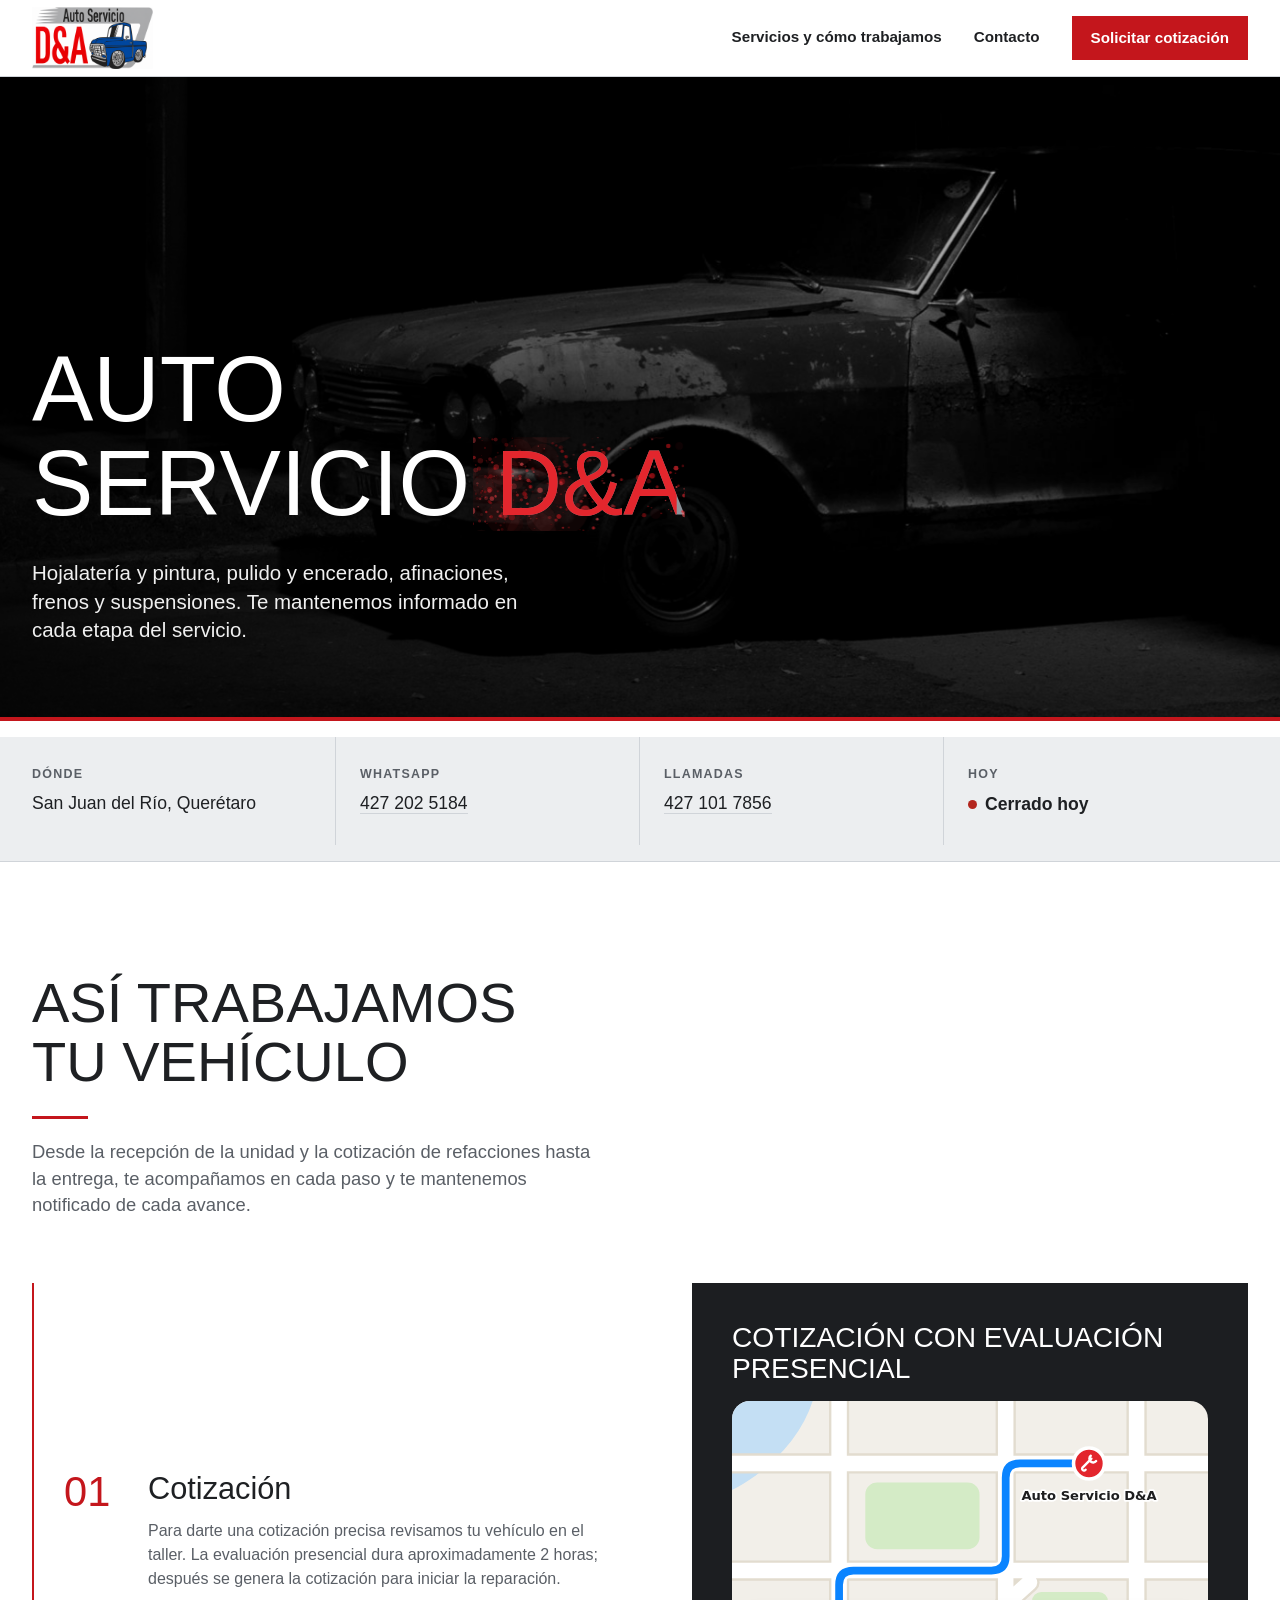
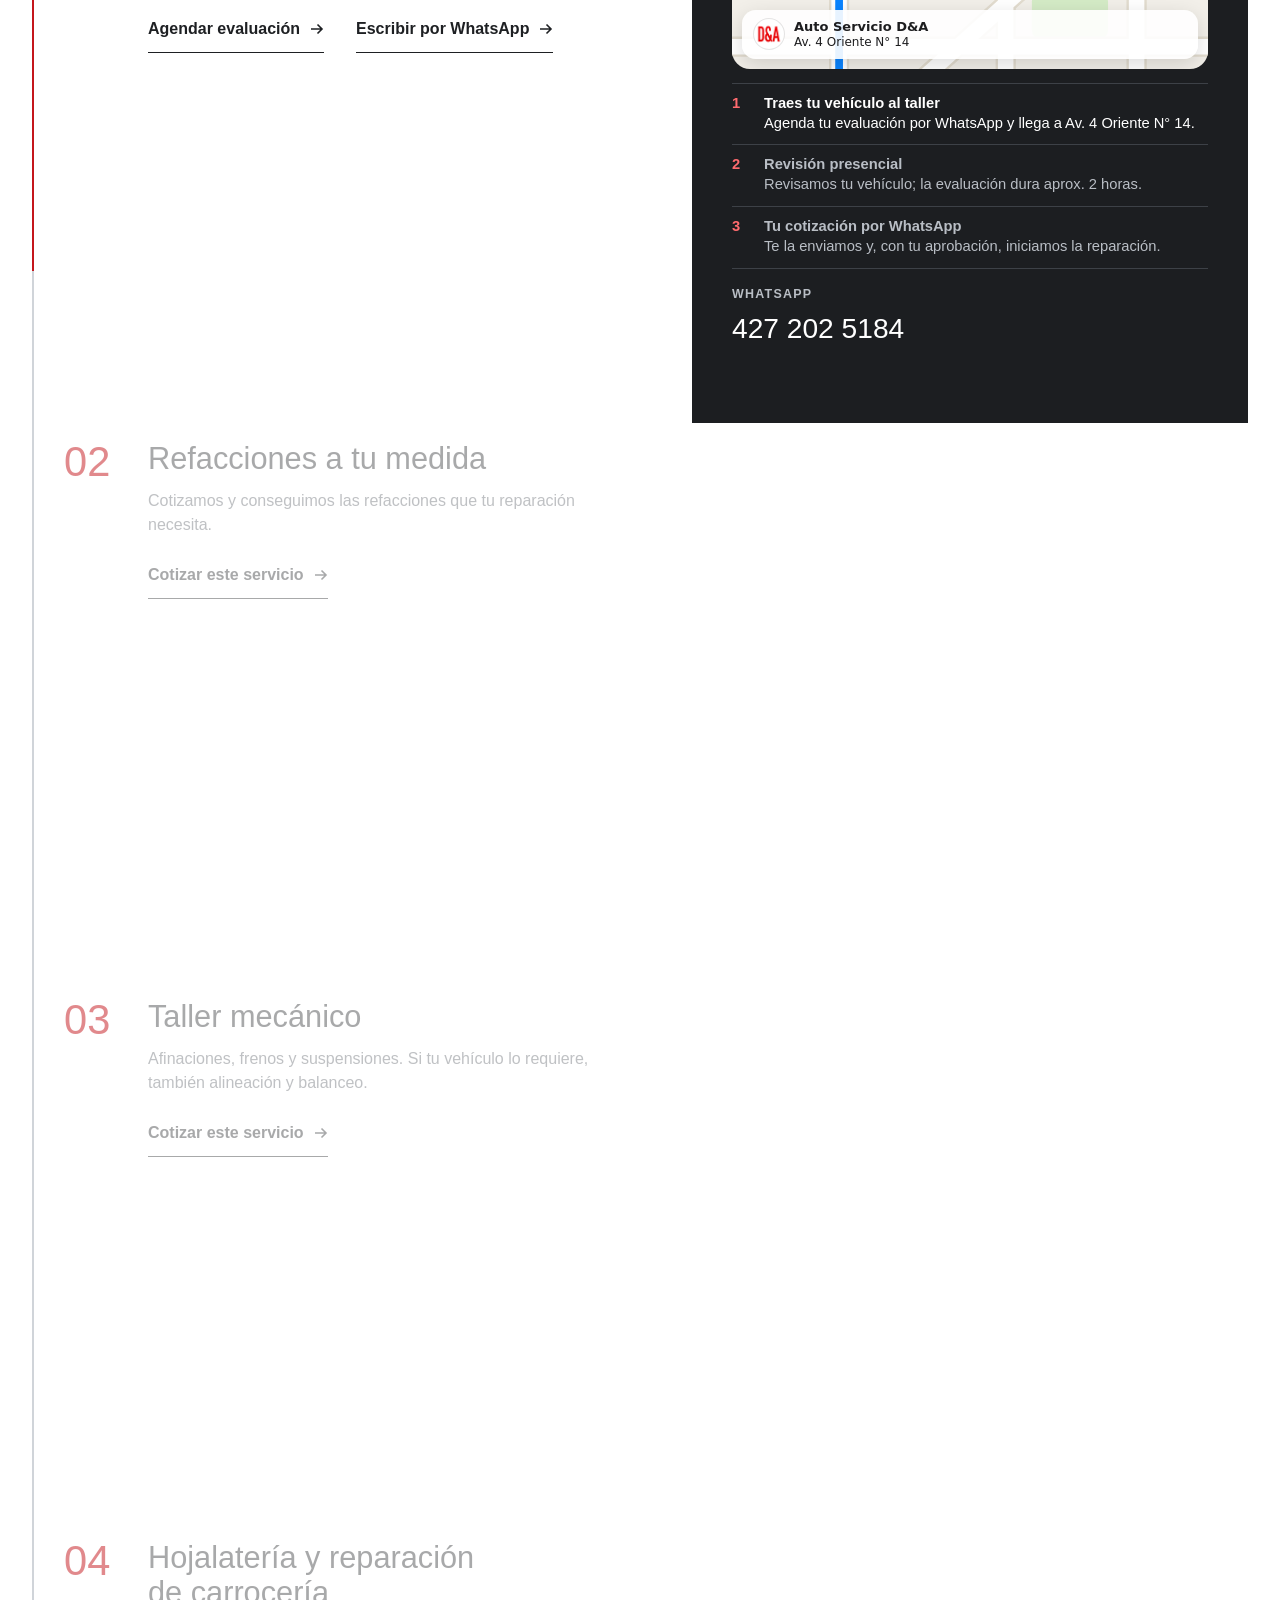
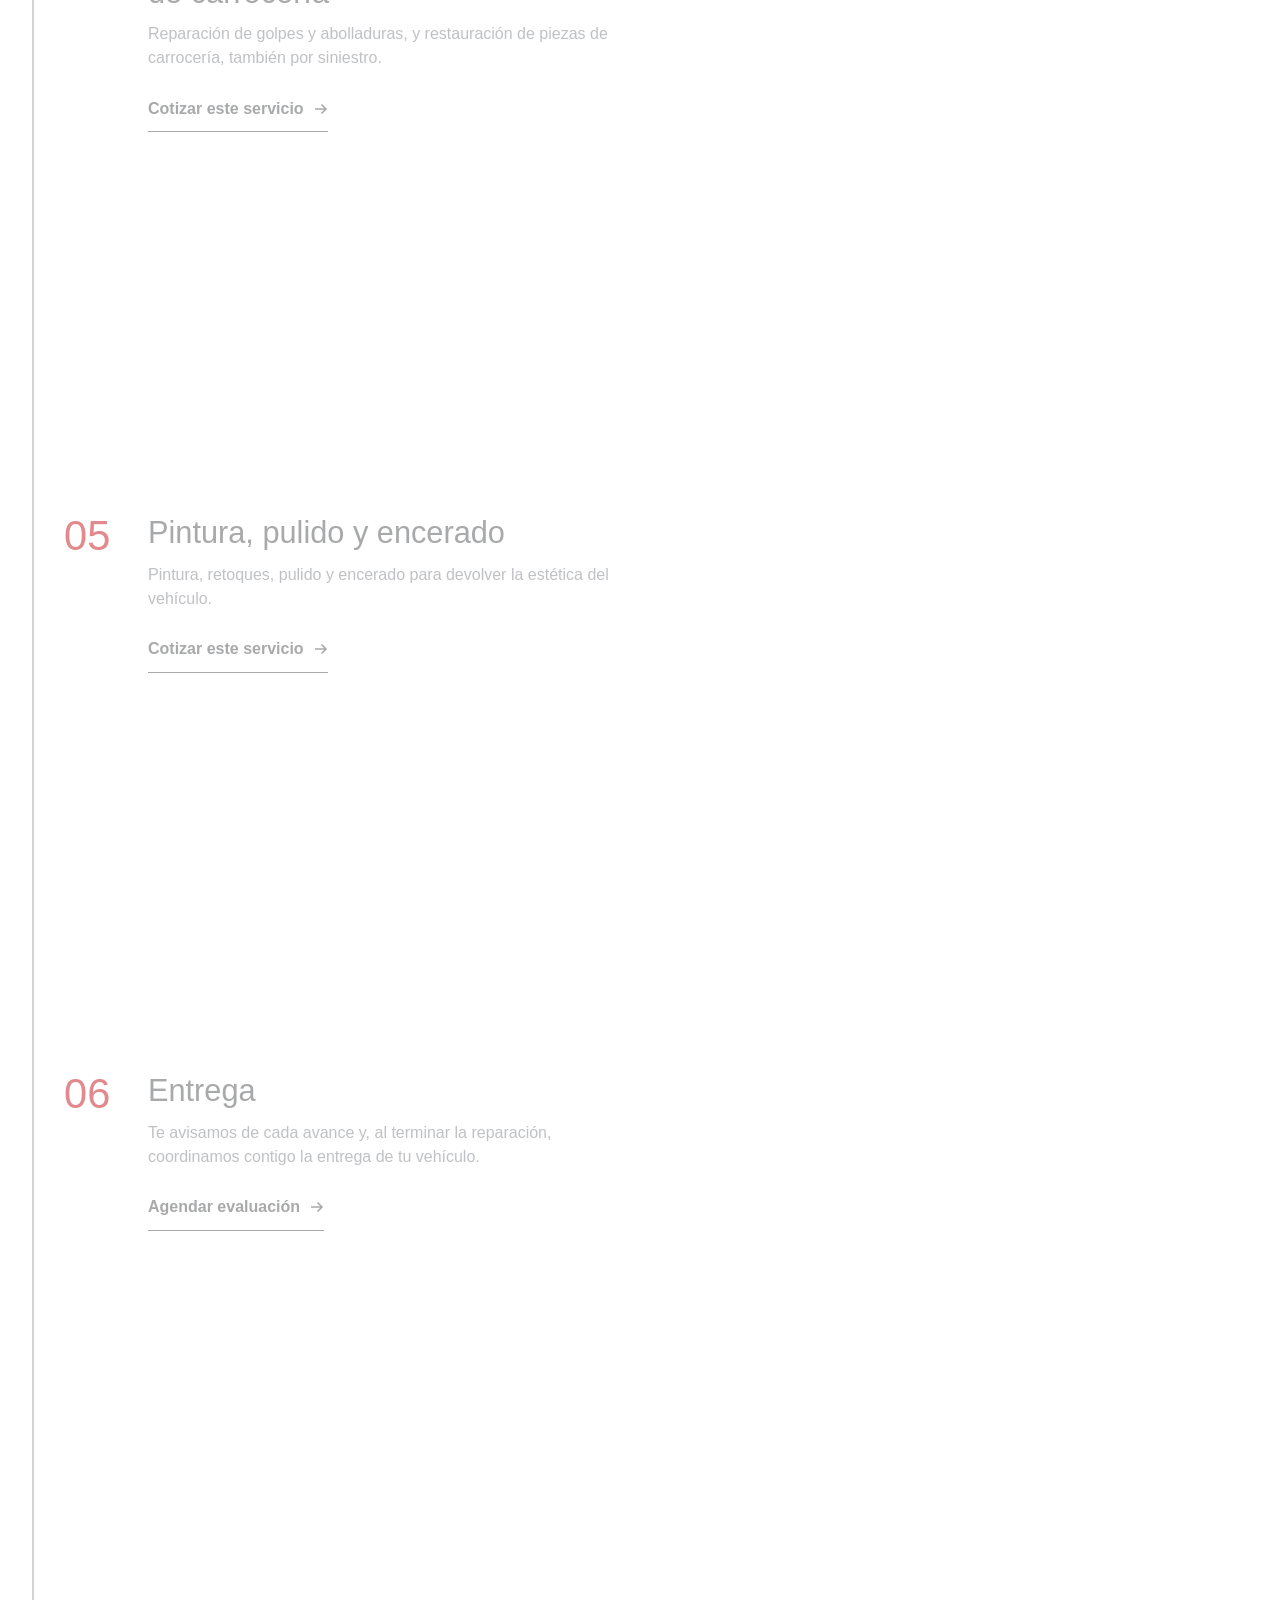
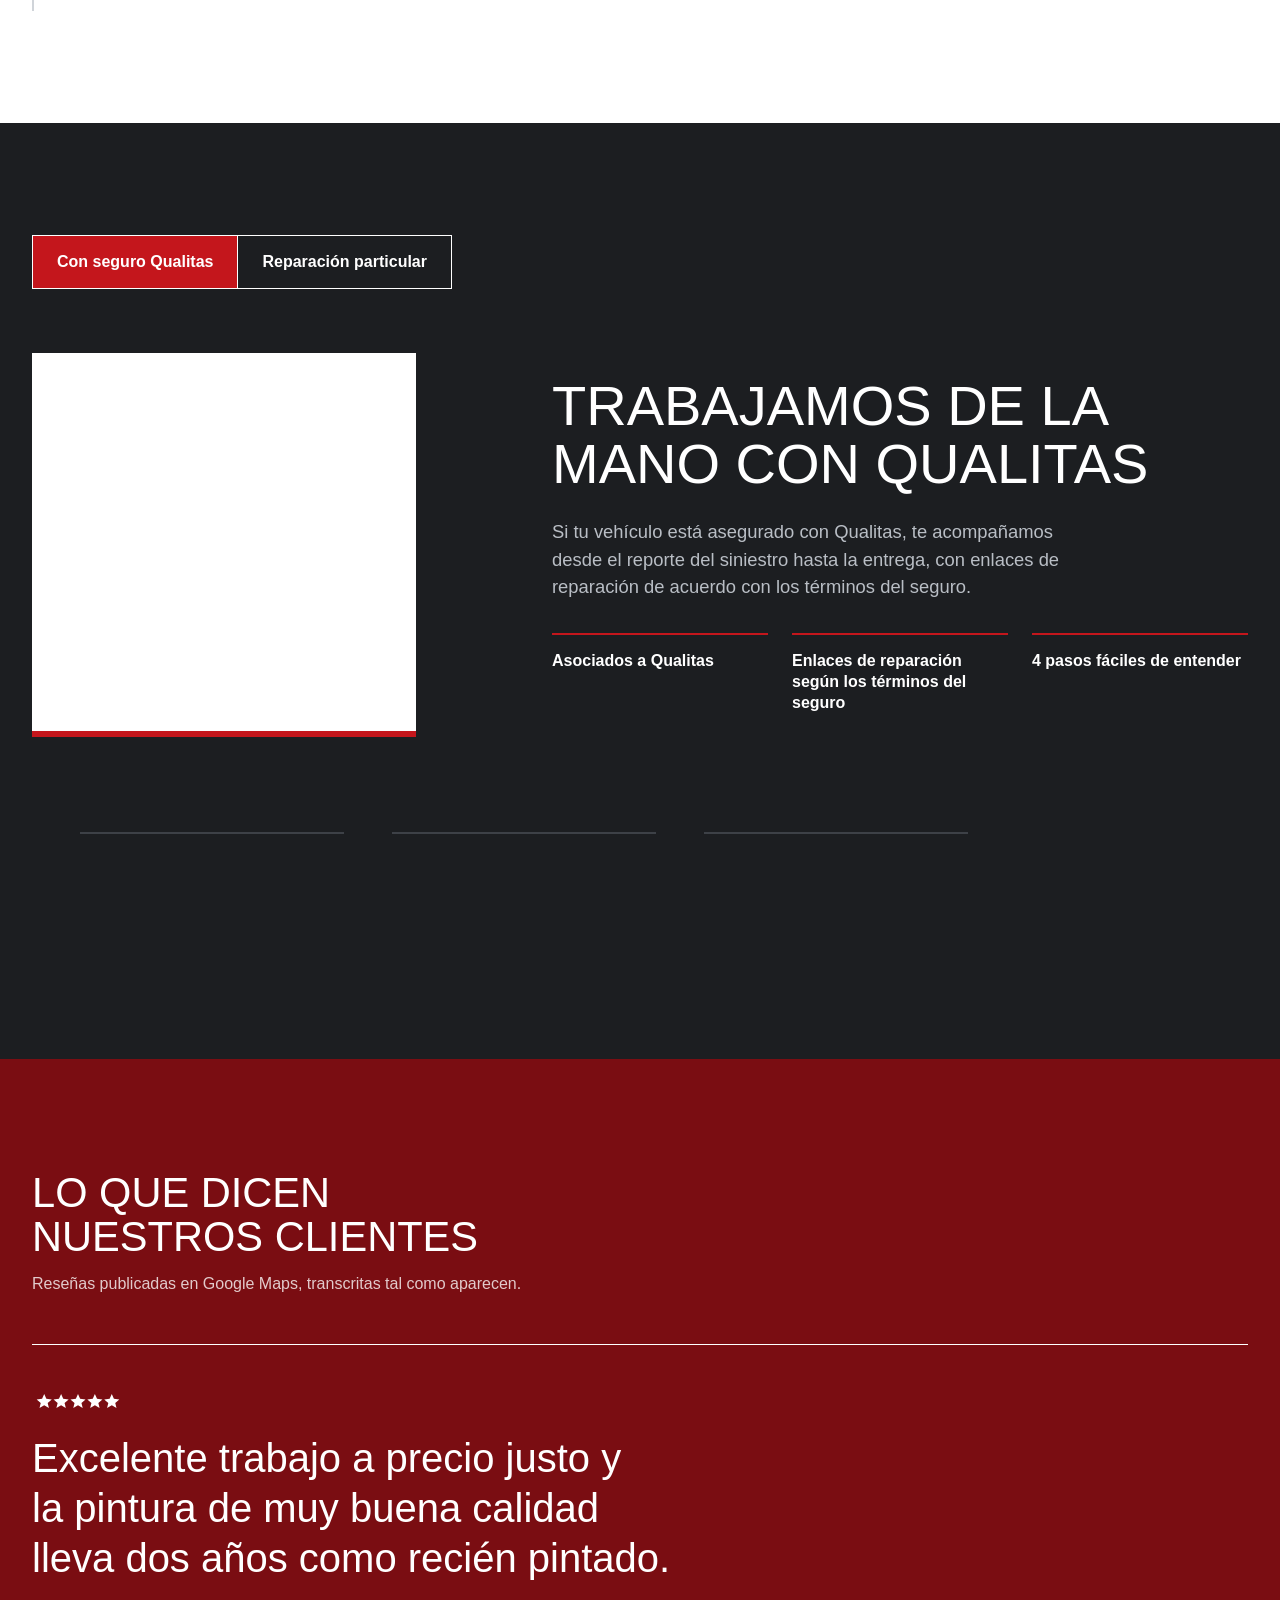
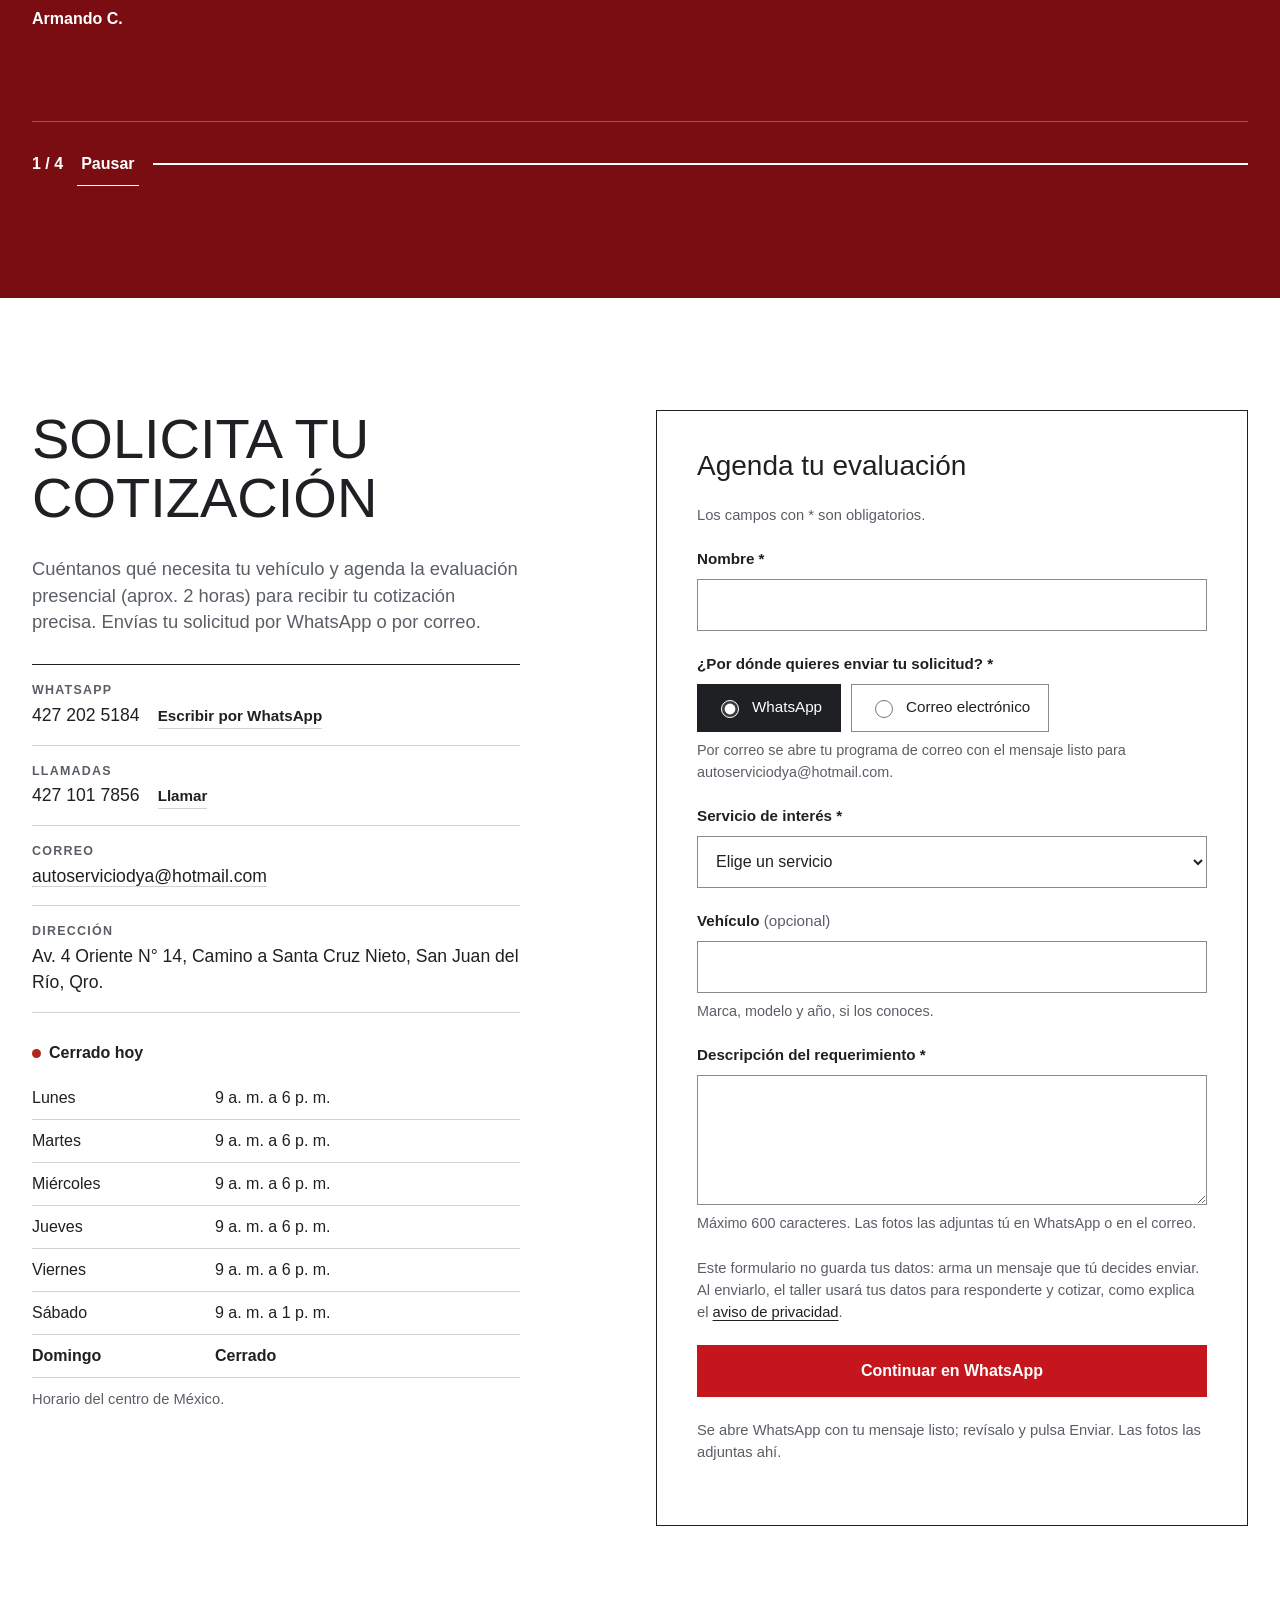
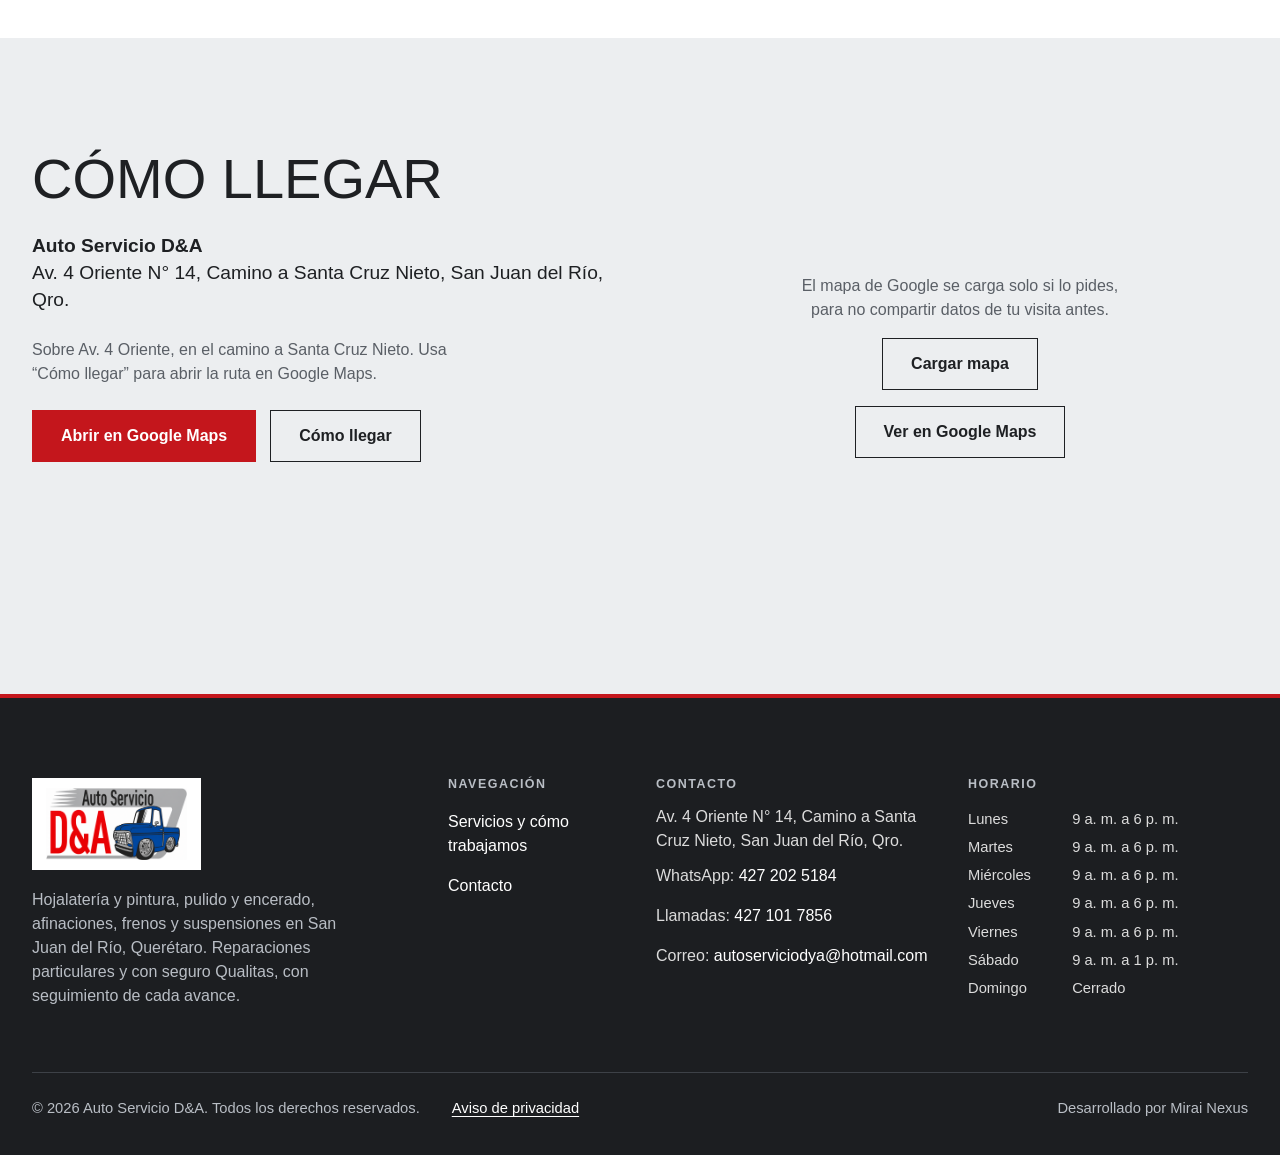
==== commit d591777c: "Verificación de Google Search Console - Campo negocio.googleVerificacion en la configuración; la eti" ====
--- a/index.html
+++ b/index.html
@@ -7,7 +7,7 @@
 
 <meta http-equiv="Content-Security-Policy" content="default-src 'self'; img-src 'self' data:; style-src 'self' https://fonts.googleapis.com; font-src https://fonts.gstatic.com; script-src 'self'; frame-src https://www.google.com; connect-src 'none'; form-action 'none'; base-uri 'self'; object-src 'none'">
 <meta name="description" content="Auto Servicio D&amp;A en San Juan del Río, Querétaro: hojalatería y pintura, taller mecánico, alineación y balanceo, y refacciones a tu medida. Solicita tu cotización por WhatsApp.">
-<meta name="robots" content="noindex, nofollow"><link rel="canonical" href="https://auto-servicio-da.vercel.app/">
+<meta name="robots" content="noindex, nofollow"><meta name="google-site-verification" content="Hpu9xc0FFQfbi-s_Vld6pSFpJ1WOVYbloiMtwFp1YJU"><link rel="canonical" href="https://auto-servicio-da.vercel.app/">
 <meta name="referrer" content="strict-origin-when-cross-origin">
 <link rel="icon" href="favicon.ico" sizes="any">
 <link rel="icon" type="image/png" sizes="32x32" href="img/favicon-dya-32.png">
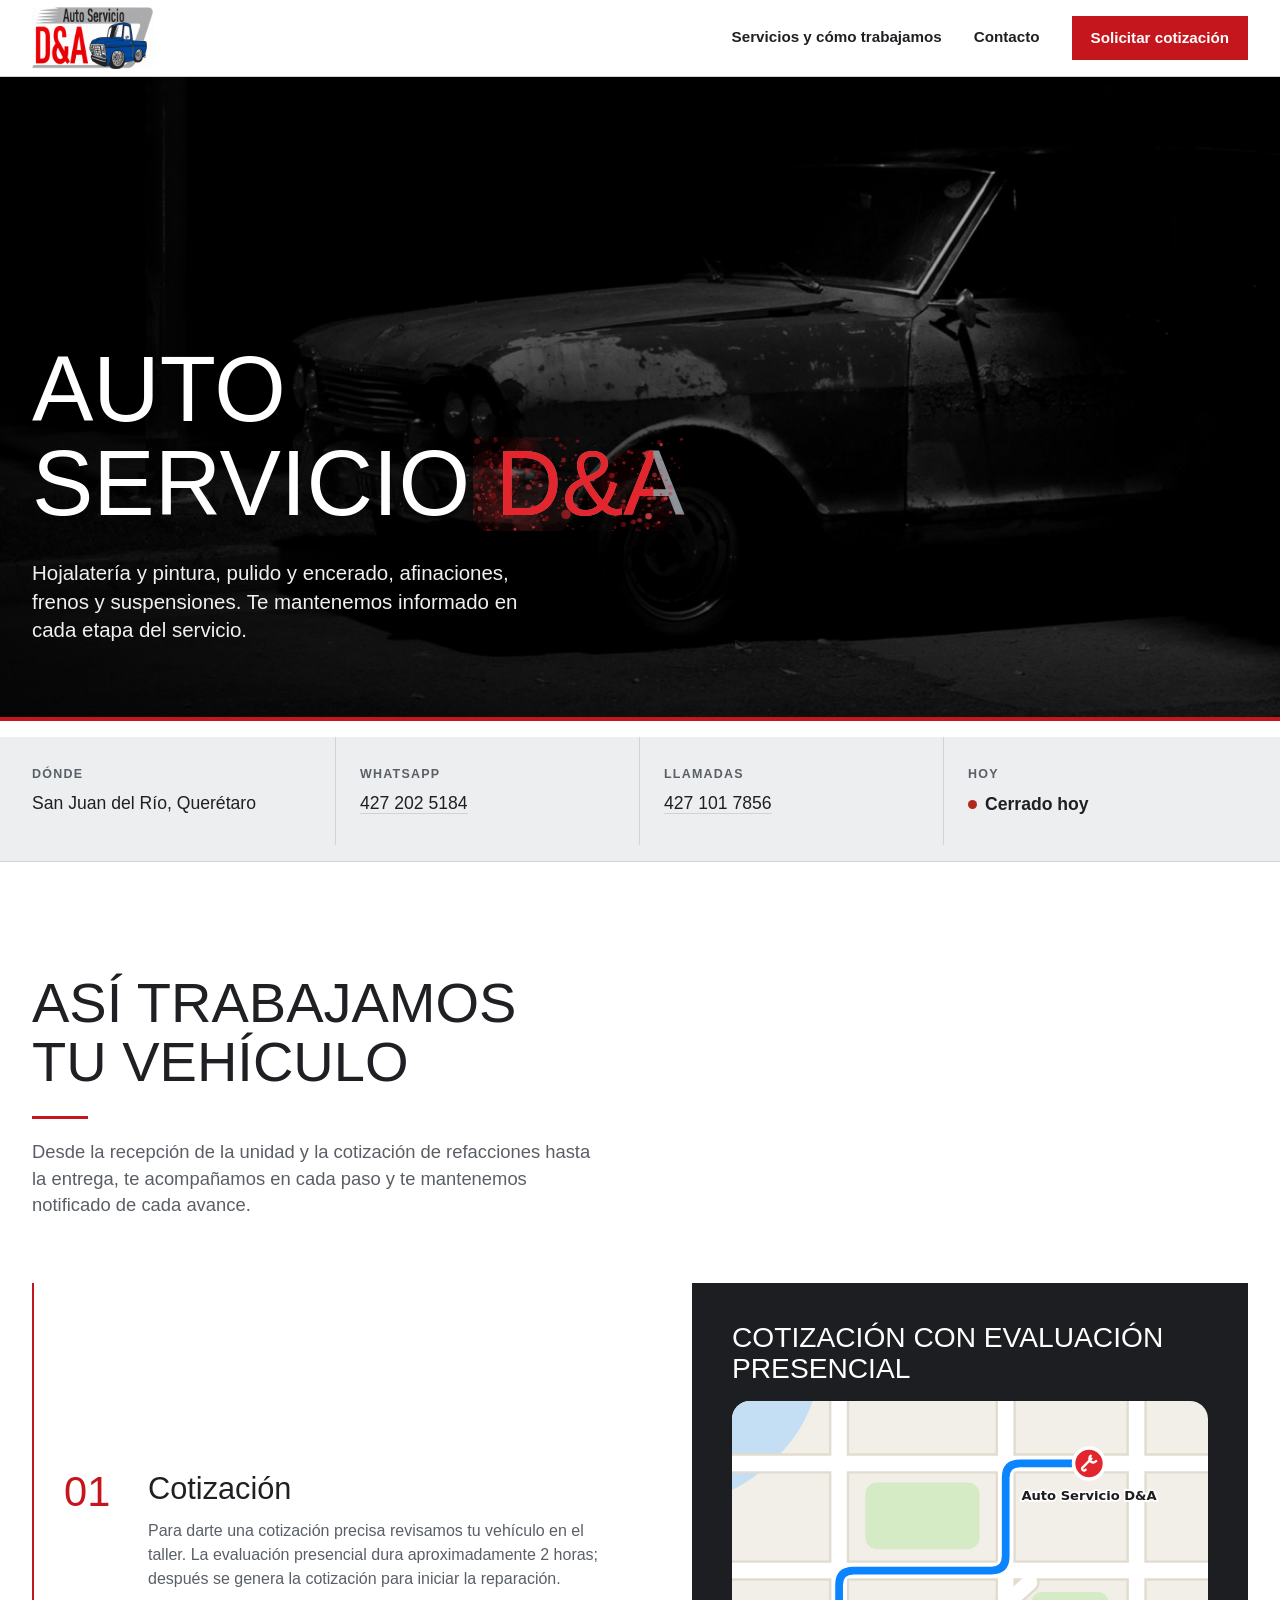
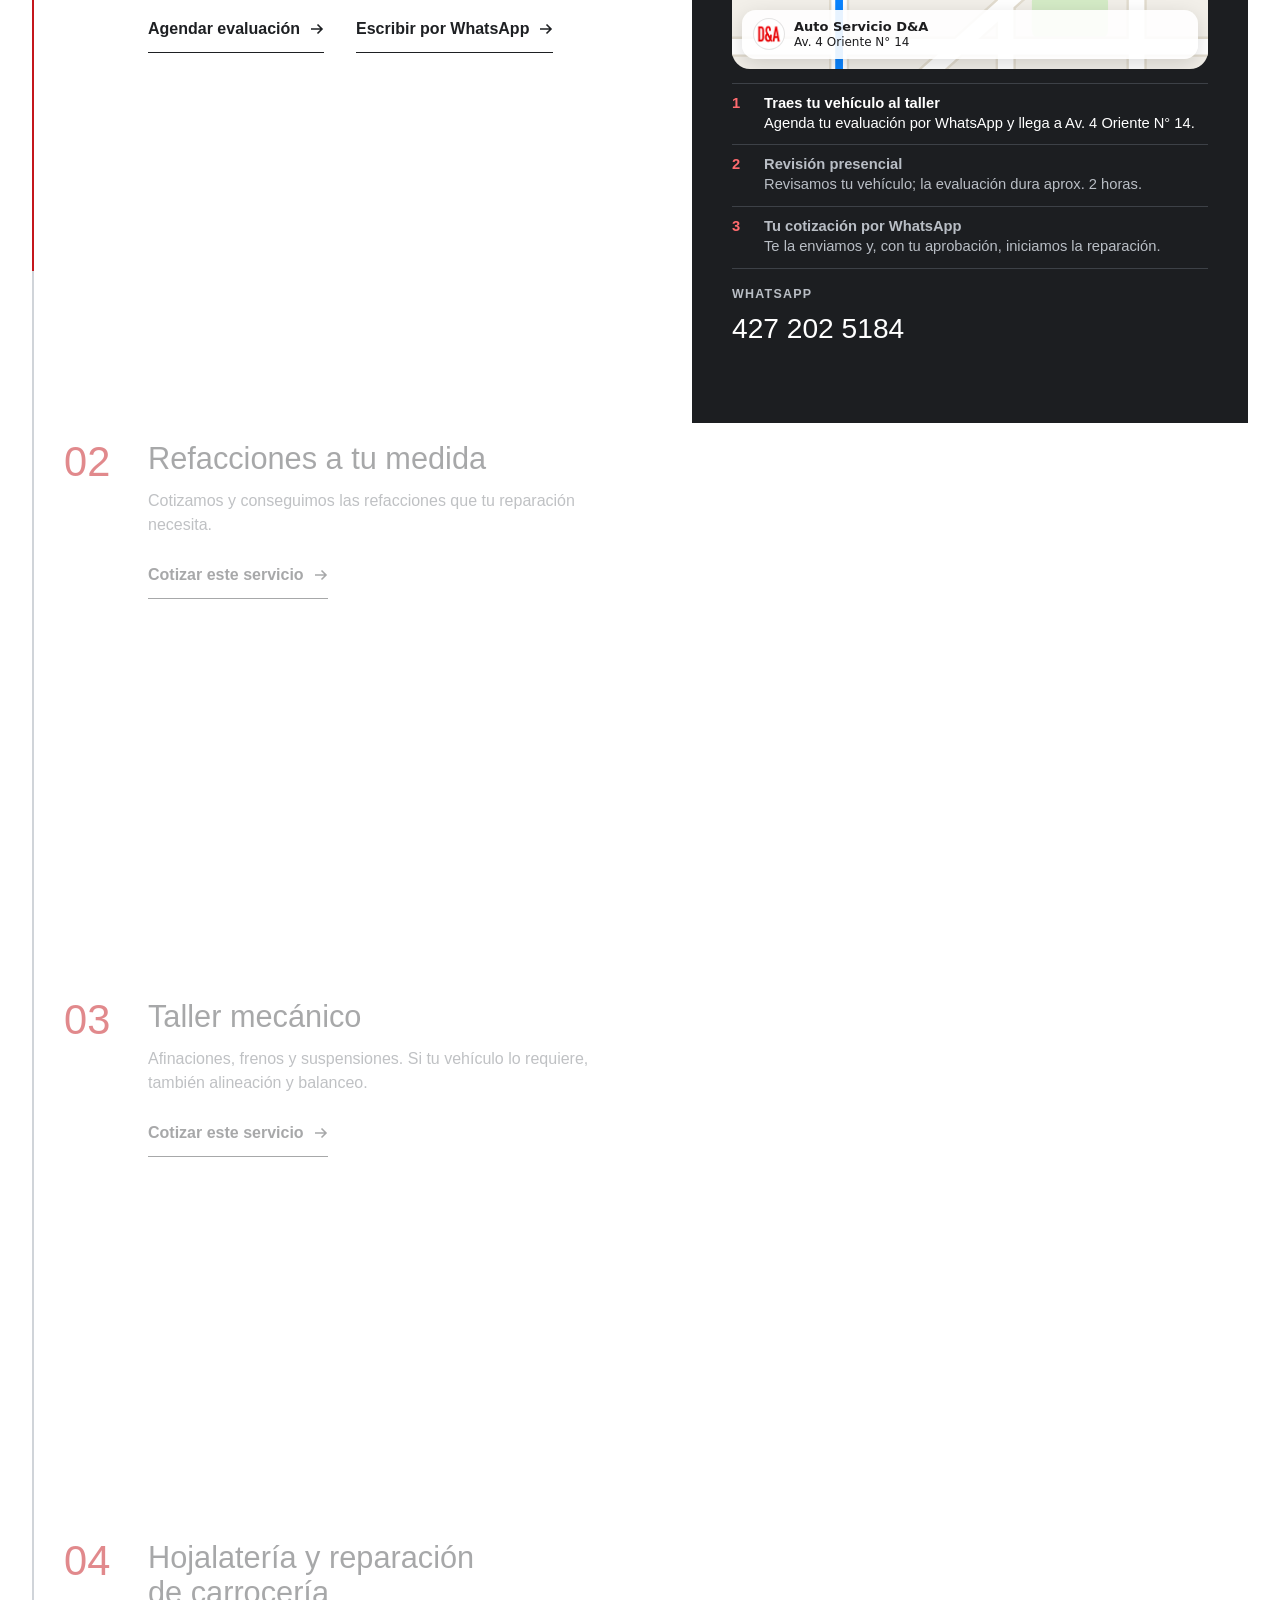
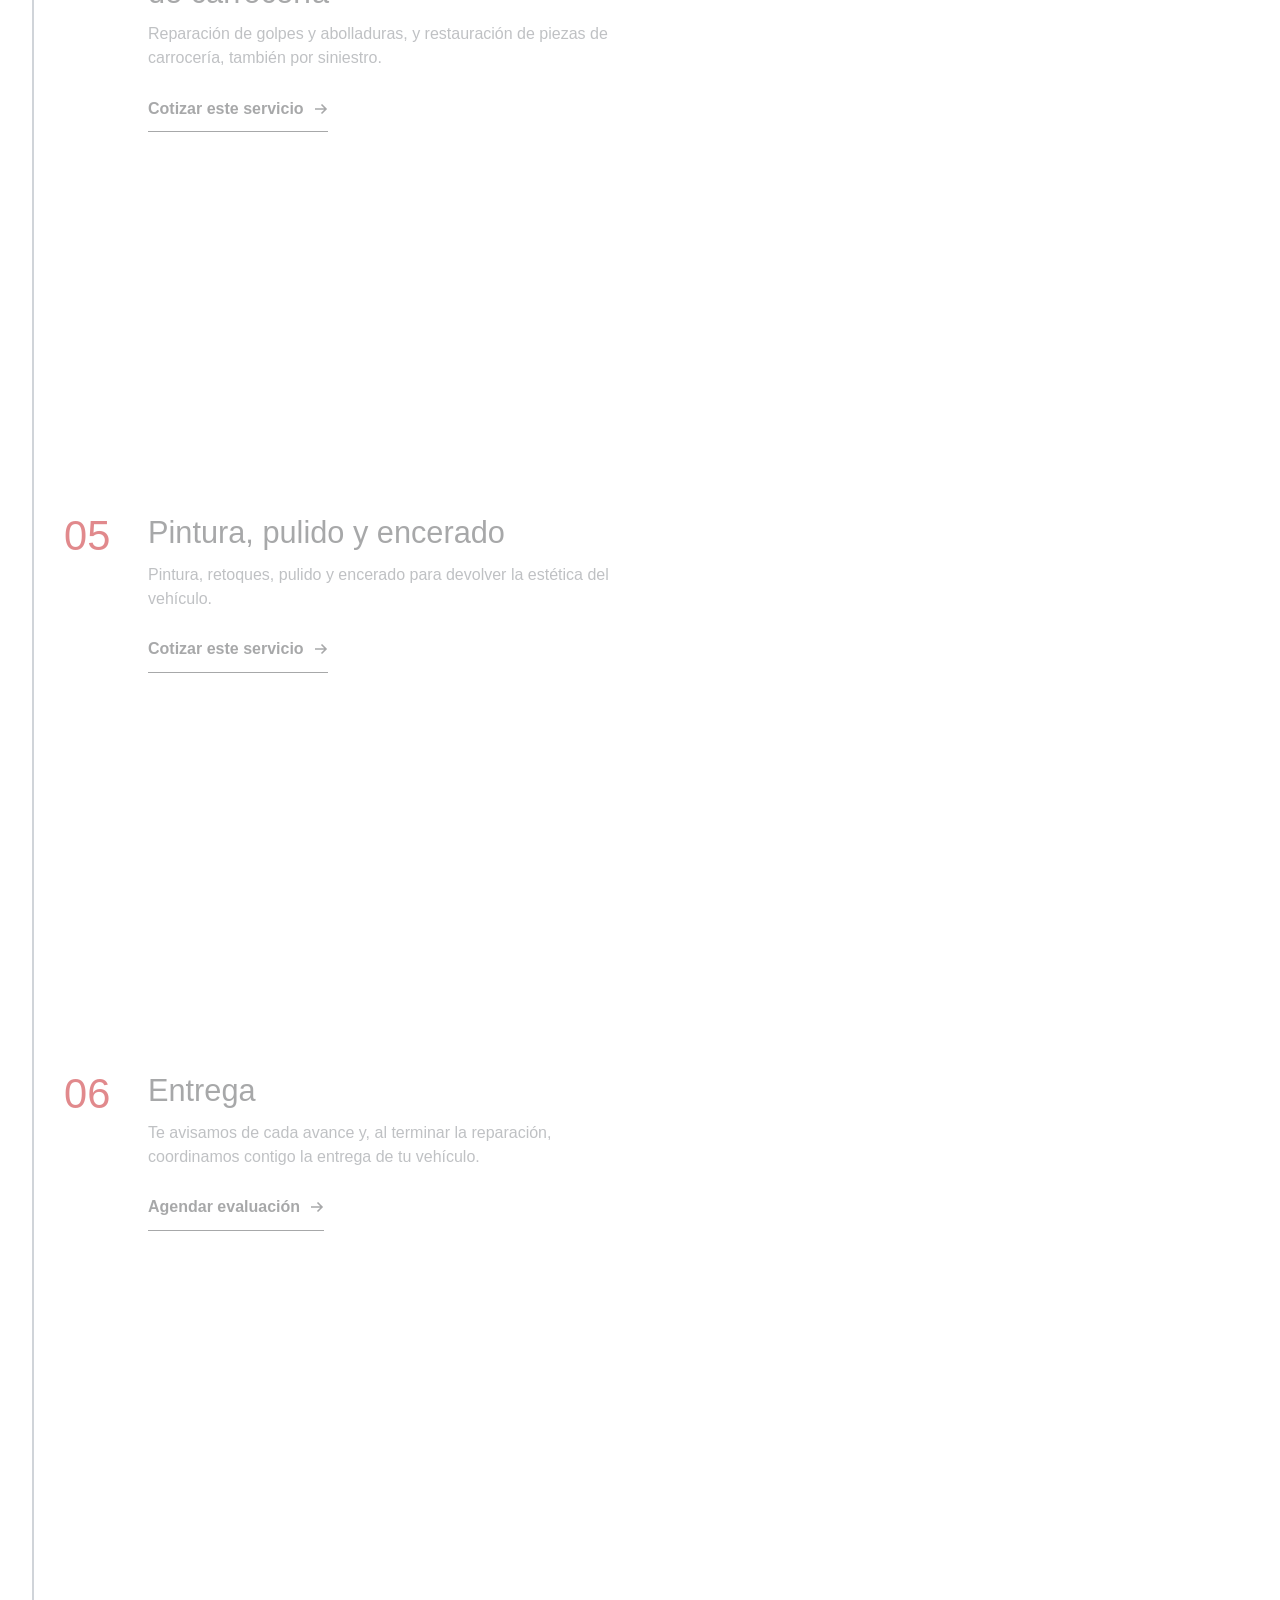
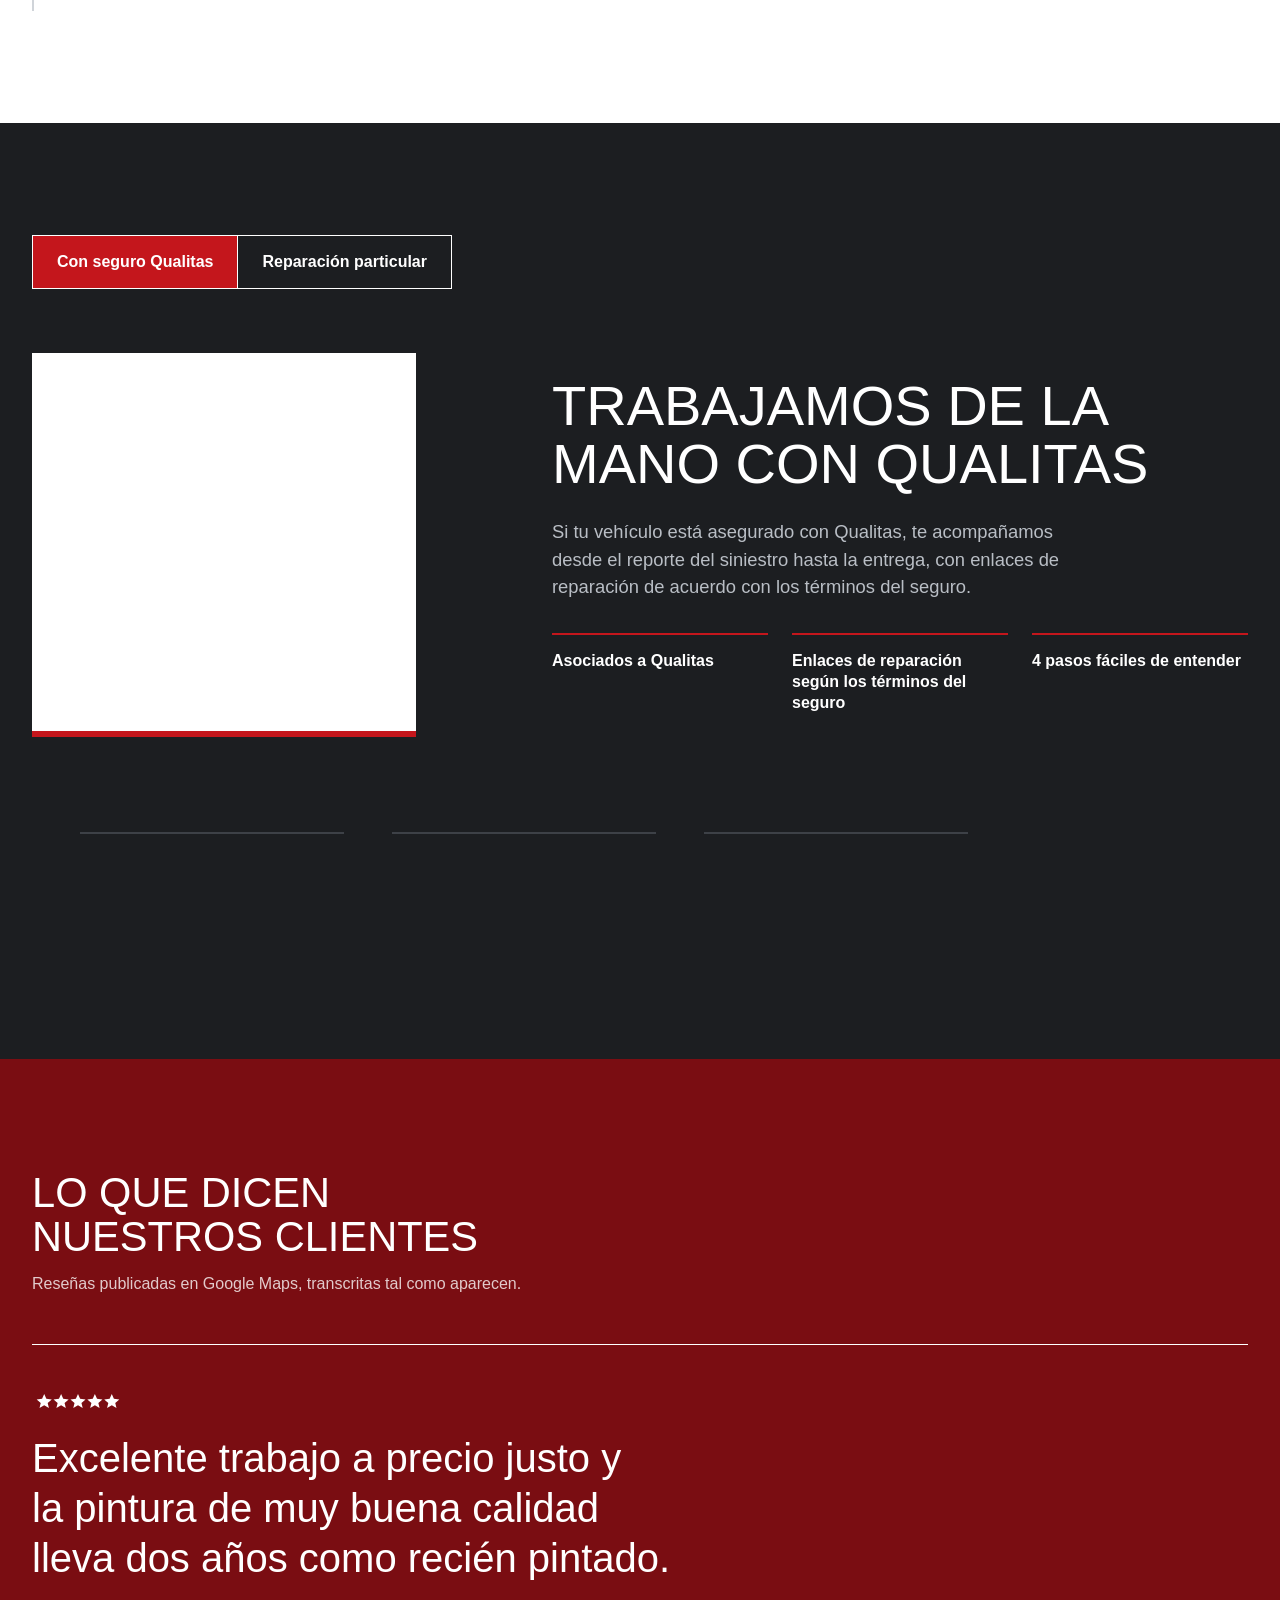
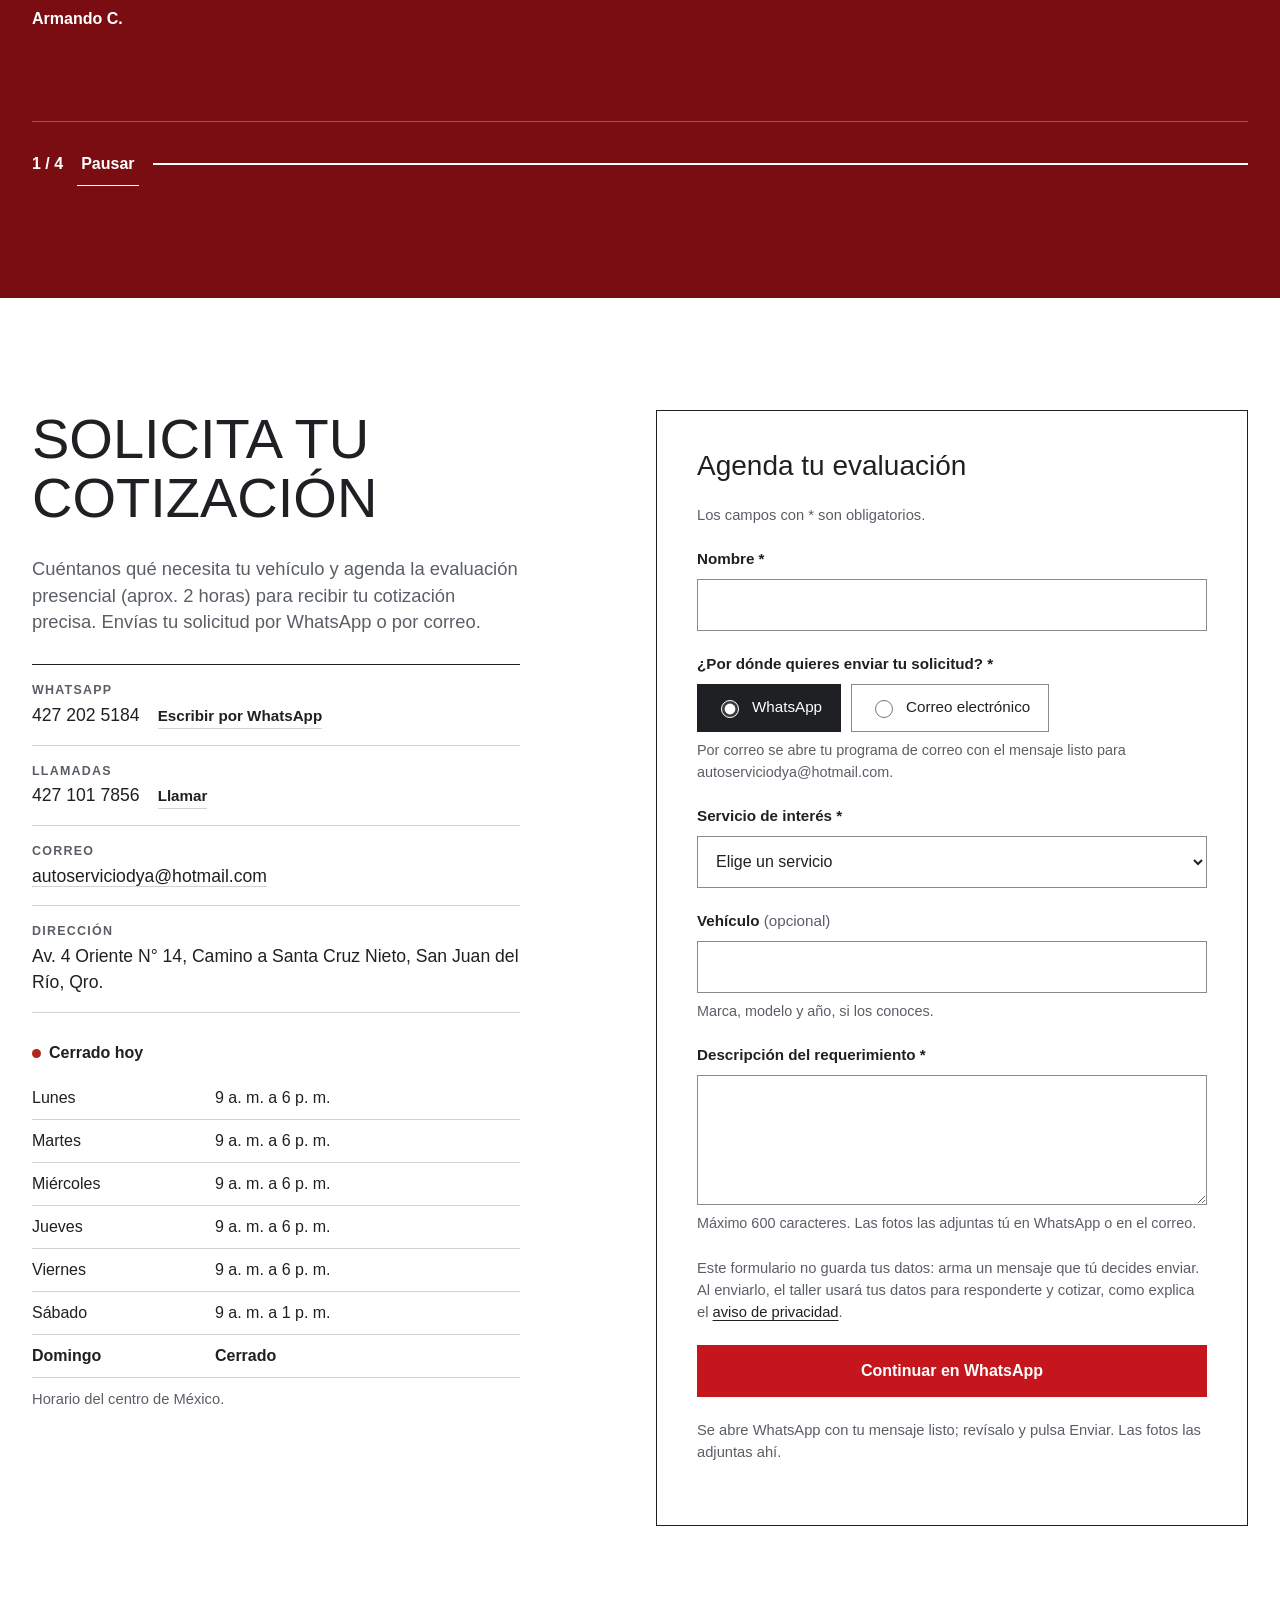
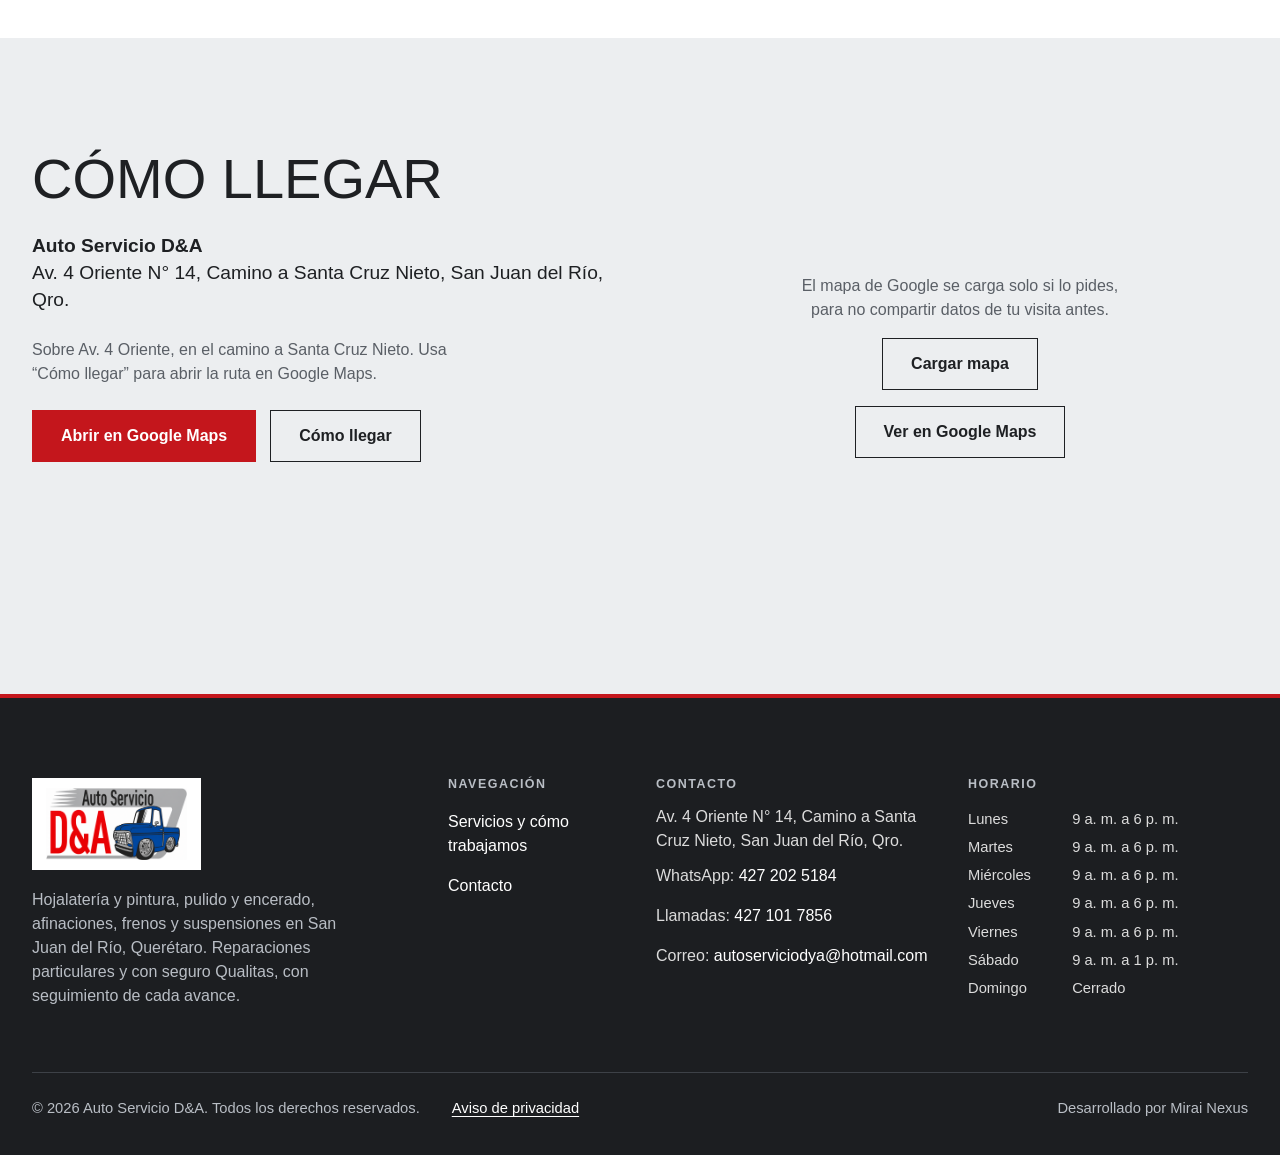
==== commit 530dc409: "Abrir el sitio a Google - negocio.publicado en true: sin noindex en la página principal, robots.txt " ====
--- a/index.html
+++ b/index.html
@@ -7,7 +7,7 @@
 
 <meta http-equiv="Content-Security-Policy" content="default-src 'self'; img-src 'self' data:; style-src 'self' https://fonts.googleapis.com; font-src https://fonts.gstatic.com; script-src 'self'; frame-src https://www.google.com; connect-src 'none'; form-action 'none'; base-uri 'self'; object-src 'none'">
 <meta name="description" content="Auto Servicio D&amp;A en San Juan del Río, Querétaro: hojalatería y pintura, taller mecánico, alineación y balanceo, y refacciones a tu medida. Solicita tu cotización por WhatsApp.">
-<meta name="robots" content="noindex, nofollow"><meta name="google-site-verification" content="Hpu9xc0FFQfbi-s_Vld6pSFpJ1WOVYbloiMtwFp1YJU"><link rel="canonical" href="https://auto-servicio-da.vercel.app/">
+<meta name="google-site-verification" content="Hpu9xc0FFQfbi-s_Vld6pSFpJ1WOVYbloiMtwFp1YJU"><link rel="canonical" href="https://auto-servicio-da.vercel.app/">
 <meta name="referrer" content="strict-origin-when-cross-origin">
 <link rel="icon" href="favicon.ico" sizes="any">
 <link rel="icon" type="image/png" sizes="32x32" href="img/favicon-dya-32.png">
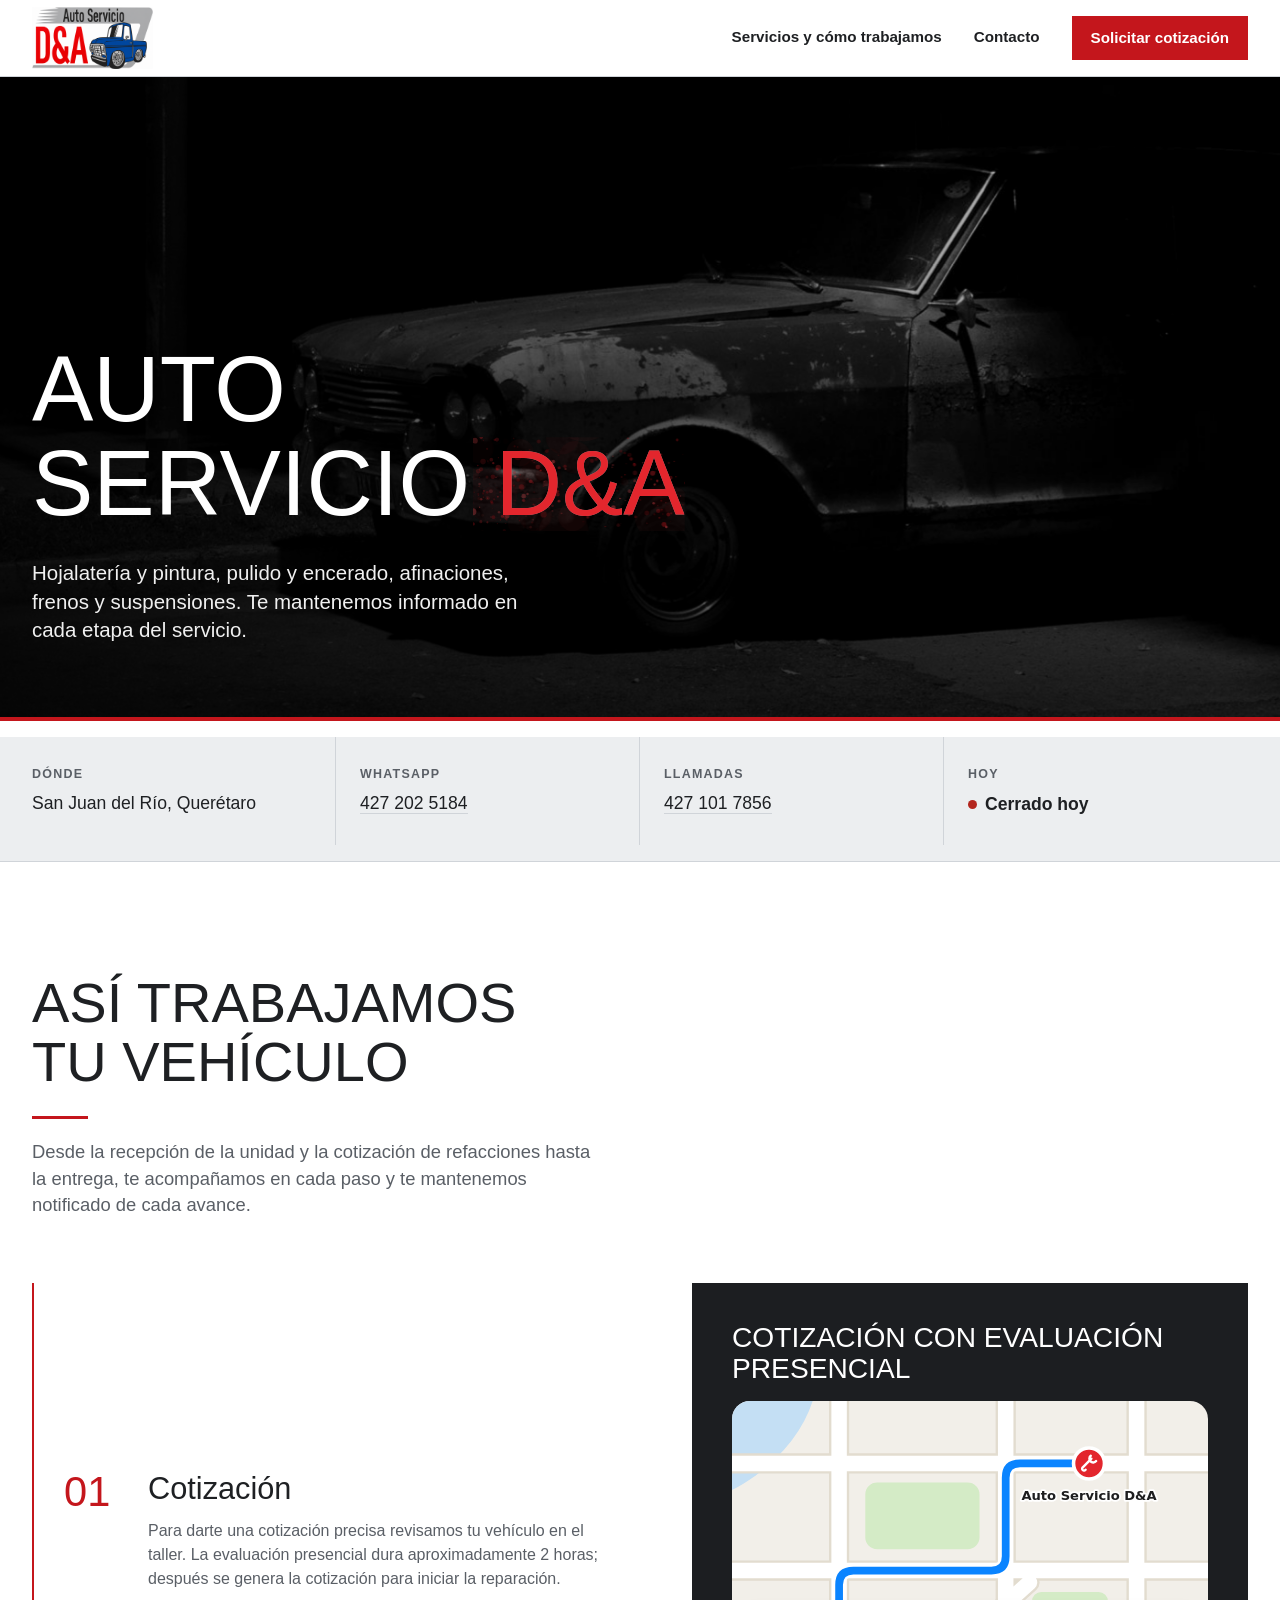
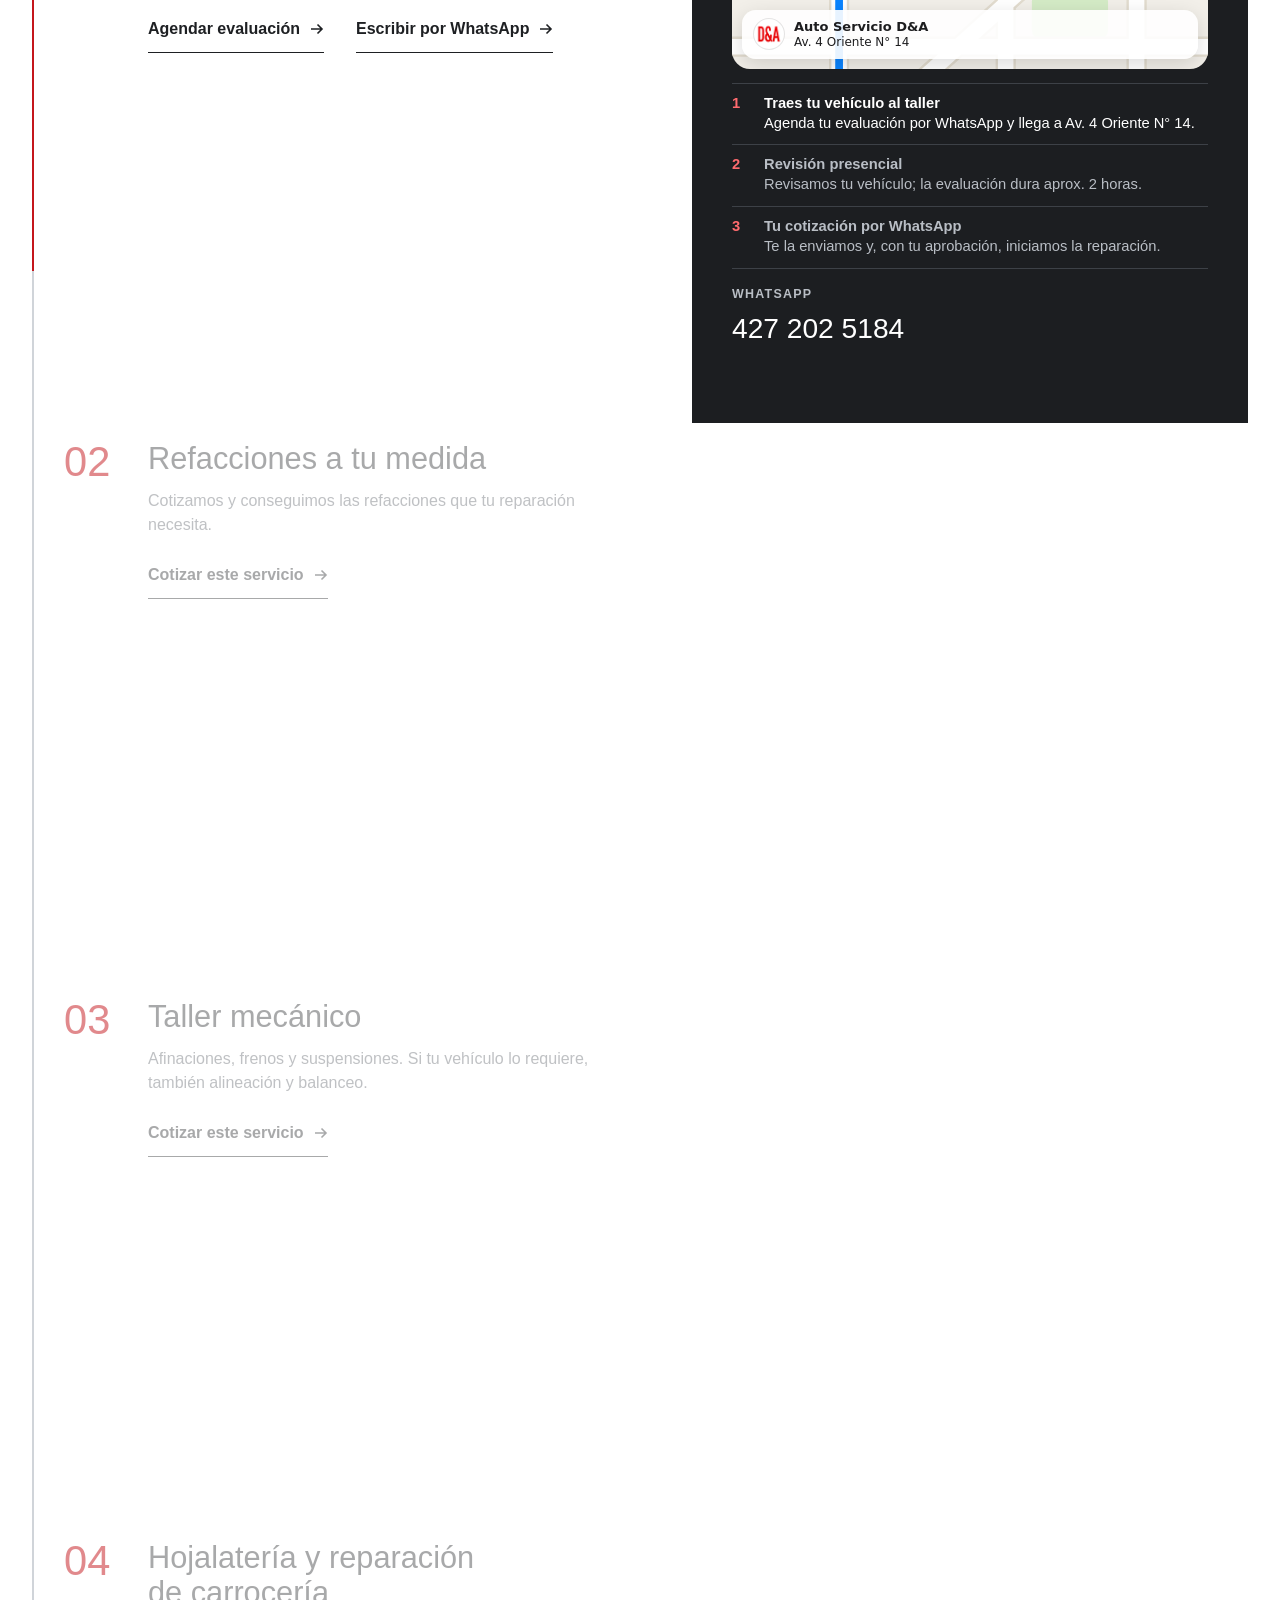
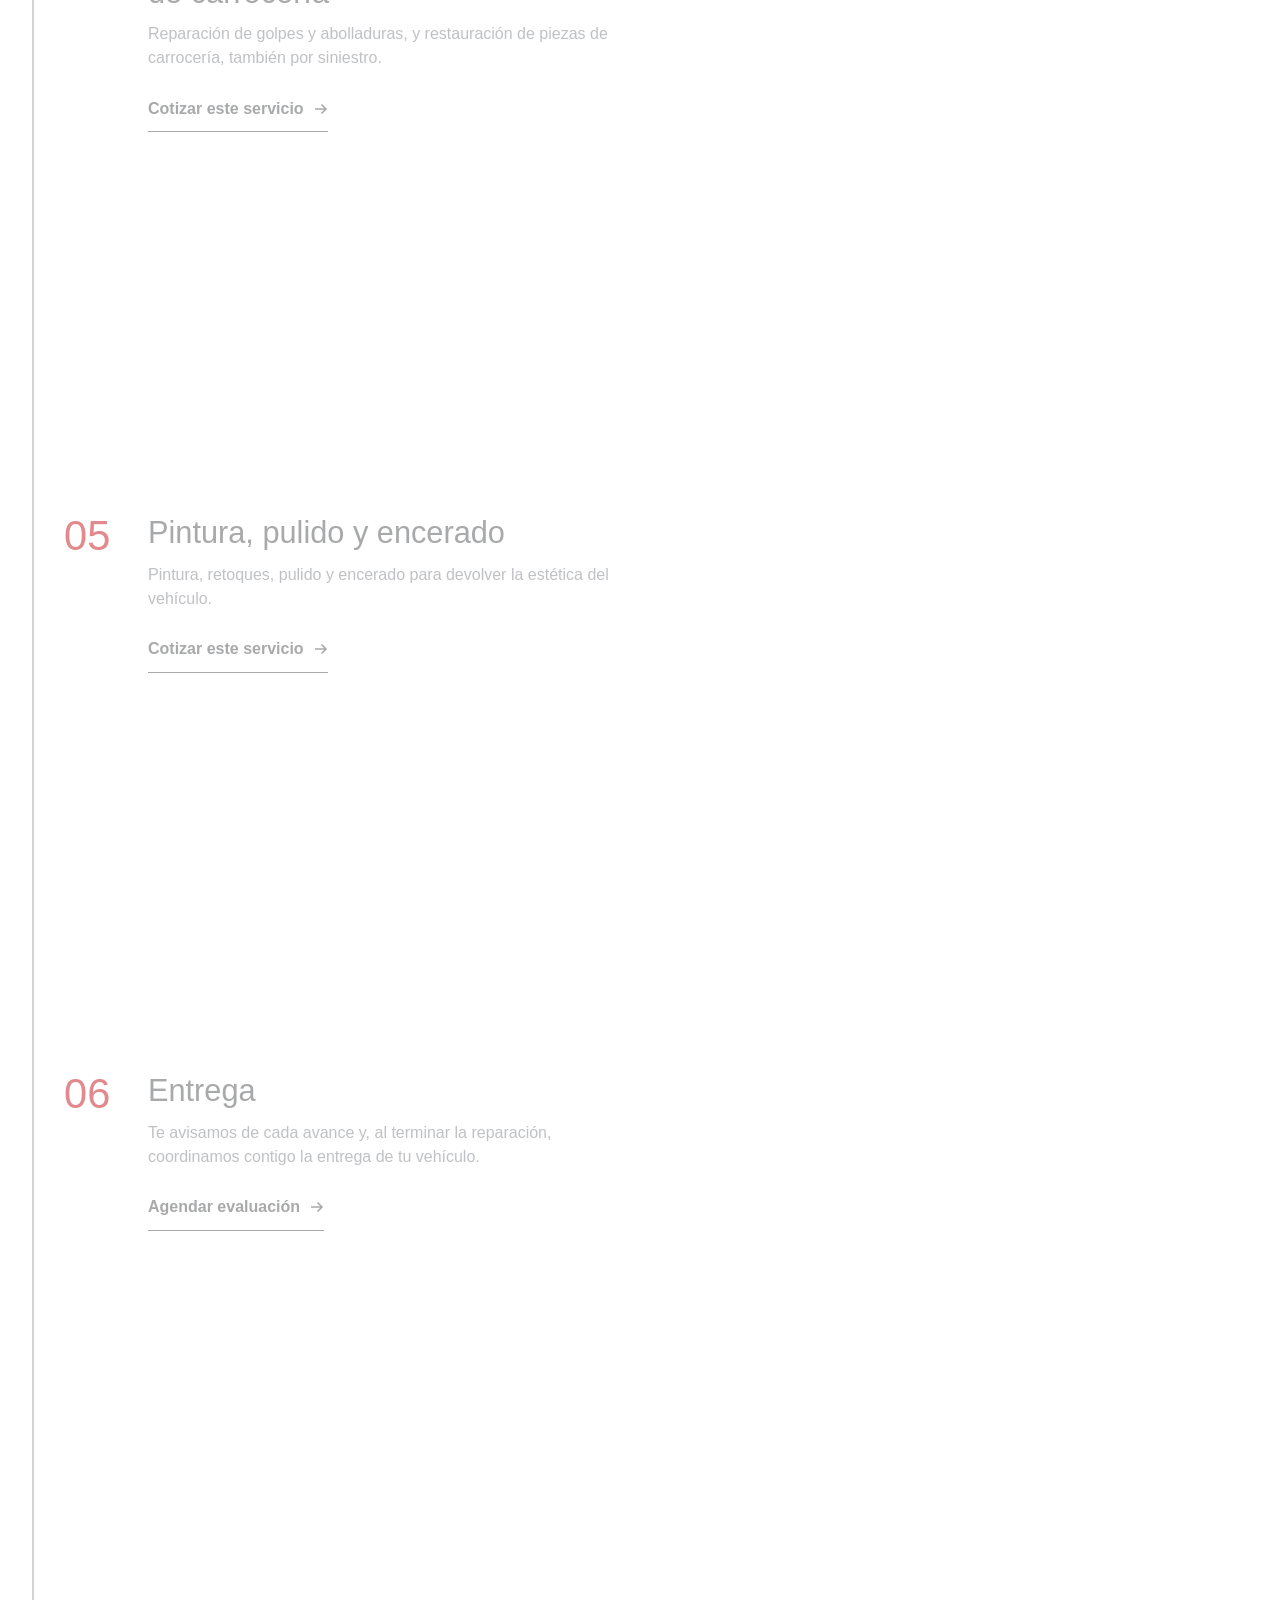
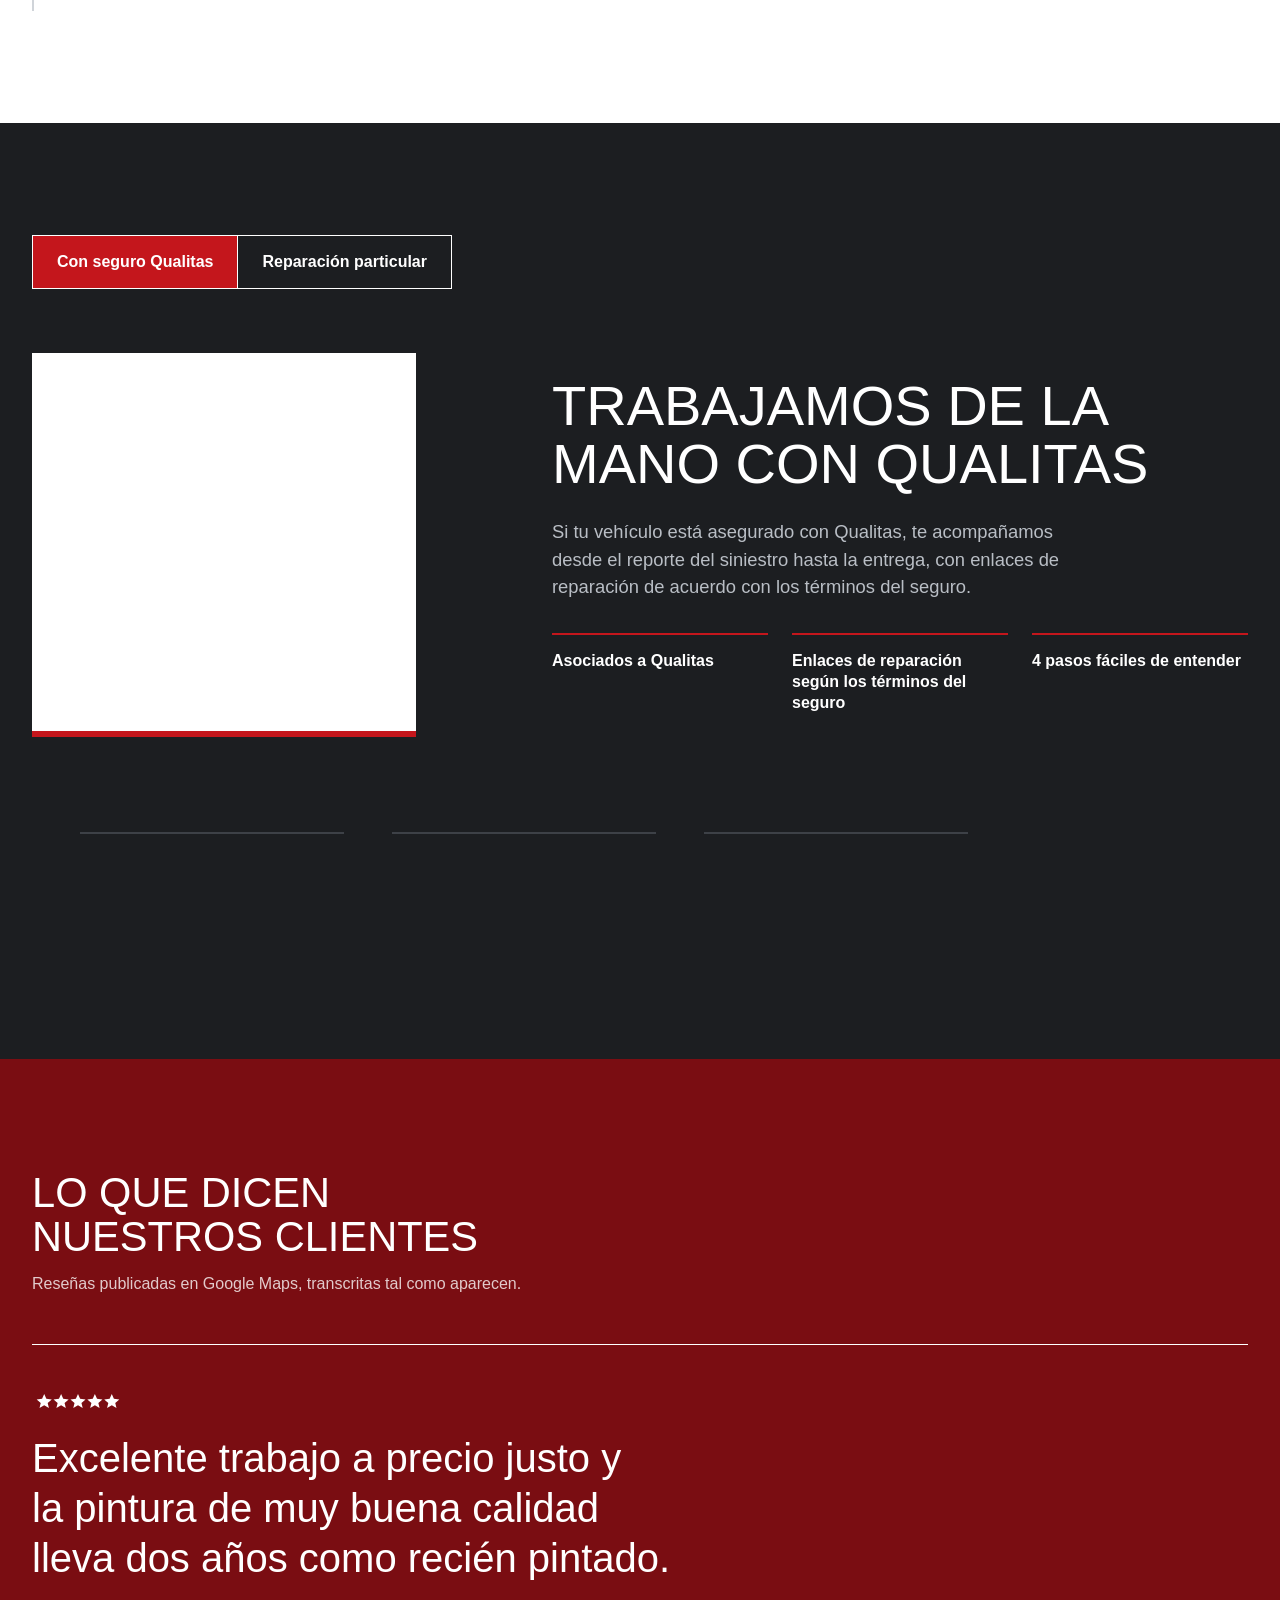
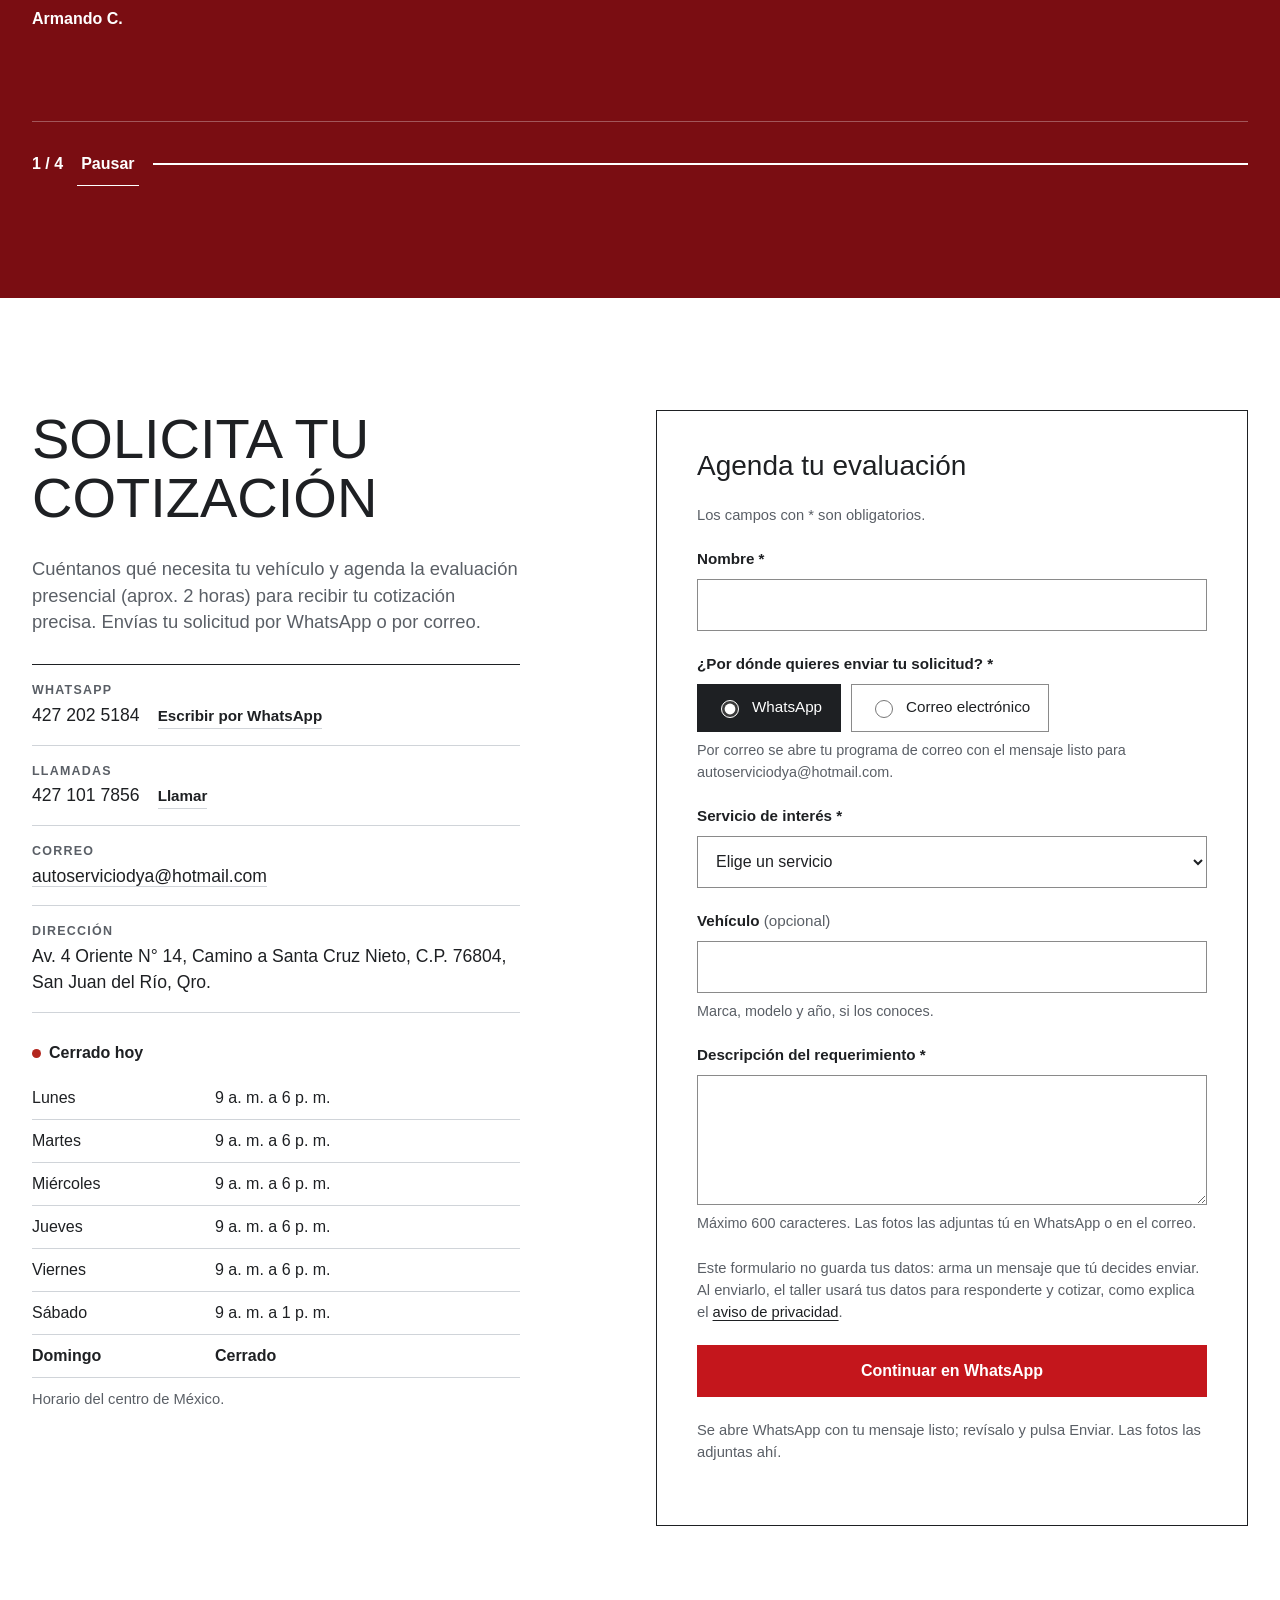
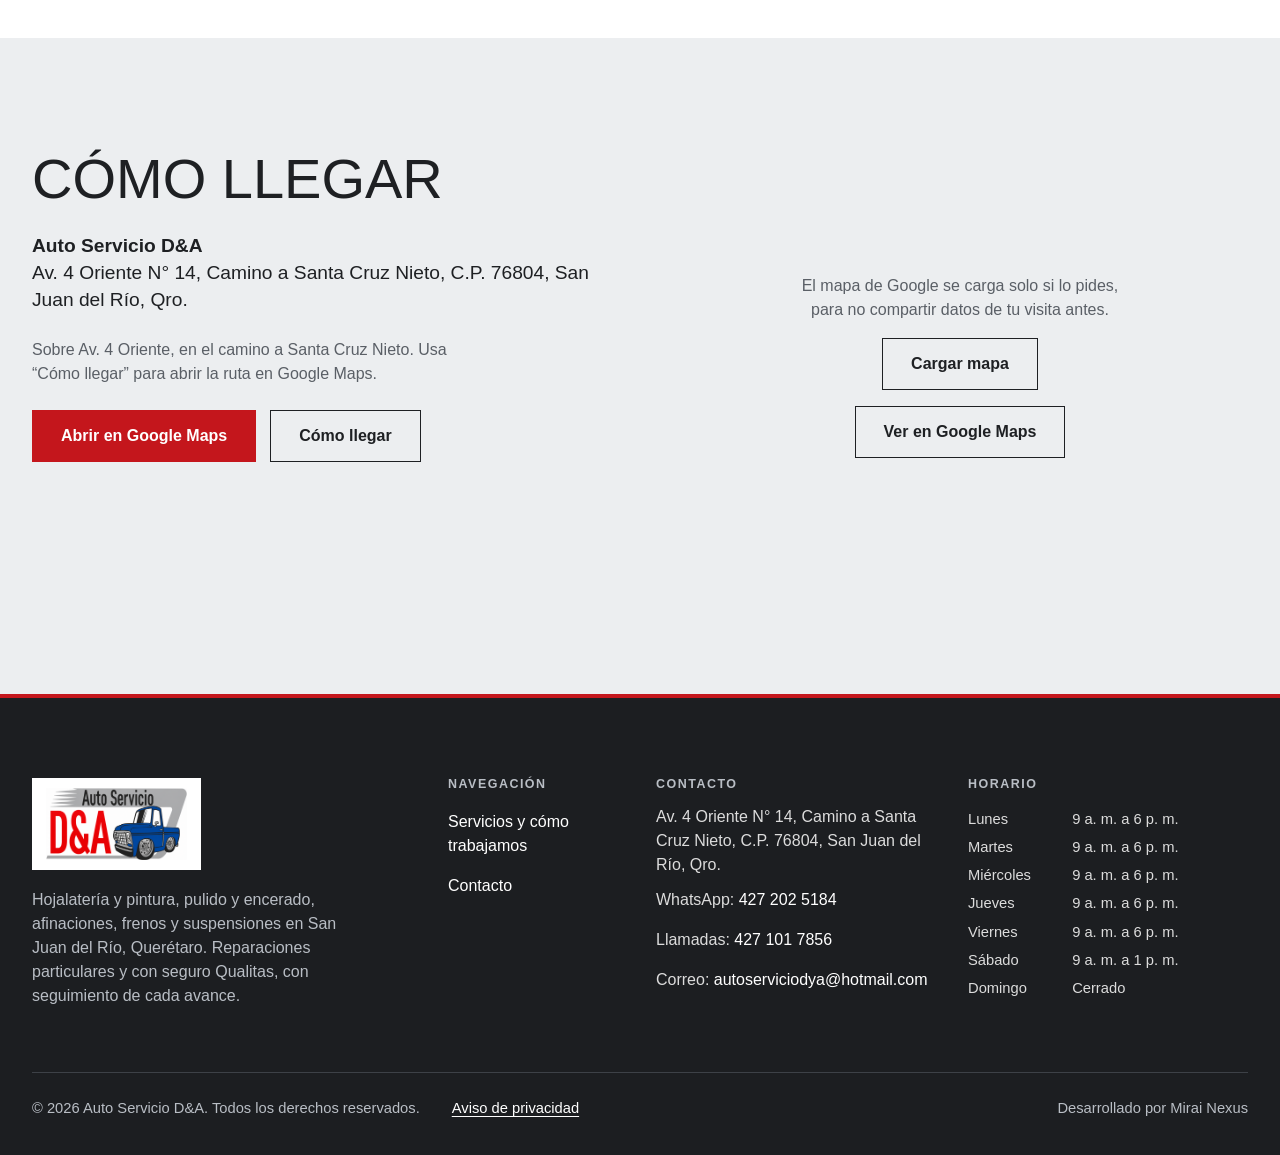
==== commit 9018177e: "Razón social en el aviso de privacidad y código postal - Responsable: Hojalatería y pintura, con el " ====
--- a/index.html
+++ b/index.html
@@ -486,7 +486,7 @@
         <div><dt>Llamadas</dt><dd class="info-num"><span>427 101 7856</span>
           <a href="tel:+524271017856">Llamar</a></dd></div>
         <div><dt>Correo</dt><dd><a href="mailto:autoserviciodya@hotmail.com">autoserviciodya@hotmail.com</a></dd></div>
-        <div><dt>Dirección</dt><dd>Av. 4 Oriente N° 14, Camino a Santa Cruz Nieto, San Juan del Río, Qro.</dd></div>
+        <div><dt>Dirección</dt><dd>Av. 4 Oriente N° 14, Camino a Santa Cruz Nieto, C.P. 76804, San Juan del Río, Qro.</dd></div>
       </dl>
       <div>
         <p class="status" data-open-status data-open="" role="status"></p>
@@ -560,7 +560,7 @@
     <div class="location">
       <div class="location__info">
         <h2 id="h-ubicacion">Cómo llegar</h2>
-        <address><strong>Auto Servicio D&amp;A</strong><br>Av. 4 Oriente N° 14, Camino a Santa Cruz Nieto, San Juan del Río, Qro.</address>
+        <address><strong>Auto Servicio D&amp;A</strong><br>Av. 4 Oriente N° 14, Camino a Santa Cruz Nieto, C.P. 76804, San Juan del Río, Qro.</address>
         <p>Sobre Av. 4 Oriente, en el camino a Santa Cruz Nieto. Usa “Cómo llegar” para abrir la ruta en Google Maps.</p>
         <div class="location__actions">
           <a class="btn btn--primary" href="https://maps.app.goo.gl/gWK8aiqv6PhXZtEo9" target="_blank" rel="noopener">Abrir en Google Maps</a>
@@ -592,7 +592,7 @@
       </div>
       <div class="footer__col footer__col--wide">
         <h2>Contacto</h2>
-        <p>Av. 4 Oriente N° 14, Camino a Santa Cruz Nieto, San Juan del Río, Qro.</p>
+        <p>Av. 4 Oriente N° 14, Camino a Santa Cruz Nieto, C.P. 76804, San Juan del Río, Qro.</p>
         <p>WhatsApp: <a href="https://wa.me/524272025184" target="_blank" rel="noopener">427 202 5184</a></p>
         <p>Llamadas: <a href="tel:+524271017856">427 101 7856</a></p>
         <p>Correo: <a href="mailto:autoserviciodya@hotmail.com">autoserviciodya@hotmail.com</a></p>
@@ -619,7 +619,7 @@
 </footer>
 <script type="application/json" id="hours-data">{"tz": "America/Mexico_City", "days": [{"dia": "Lunes", "abre": "09:00", "cierra": "18:00"}, {"dia": "Martes", "abre": "09:00", "cierra": "18:00"}, {"dia": "Miércoles", "abre": "09:00", "cierra": "18:00"}, {"dia": "Jueves", "abre": "09:00", "cierra": "18:00"}, {"dia": "Viernes", "abre": "09:00", "cierra": "18:00"}, {"dia": "Sábado", "abre": "09:00", "cierra": "13:00"}, {"dia": "Domingo", "abre": "", "cierra": ""}]}</script>
 <script type="application/json" id="gallery-data">{"refacciones": {"titulo": "Pickup Chevrolet clásica · Restauración de cabina, chasis y caja", "fotos": [{"src": "img/pickup-20-1200.jpg", "srcset": "img/pickup-20-240.jpg 240w, img/pickup-20-480.jpg 480w, img/pickup-20-800.jpg 800w, img/pickup-20-1200.jpg 1200w", "alt": "Pickup Chevrolet clásica azul en el área de trabajo del taller", "pie": "La pickup en el área de trabajo", "ilu": false, "w": 1200, "h": 900}, {"src": "img/pickup-26-1200.jpg", "srcset": "img/pickup-26-240.jpg 240w, img/pickup-26-480.jpg 480w, img/pickup-26-800.jpg 800w, img/pickup-26-1200.jpg 1200w", "alt": "Pickup azul sobre soportes, con el cofre abierto y sin ruedas delanteras", "pie": "Desarmado: cofre abierto y ruedas delanteras retiradas", "ilu": false, "w": 1200, "h": 900}, {"src": "img/pickup-27-1200.jpg", "srcset": "img/pickup-27-240.jpg 240w, img/pickup-27-480.jpg 480w, img/pickup-27-800.jpg 800w, img/pickup-27-1200.jpg 1200w", "alt": "Interior de la cabina sin asientos ni tapicería, con el volante y el tablero", "pie": "Interior de la cabina desarmado", "ilu": false, "w": 1200, "h": 900}, {"src": "img/pickup-21-800.jpg", "srcset": "img/pickup-21-240.jpg 240w, img/pickup-21-480.jpg 480w, img/pickup-21-800.jpg 800w", "alt": "Cabina de la pickup vacía, vista desde la puerta", "pie": "Cabina sin asientos ni tapicería", "ilu": false, "w": 800, "h": 1067}, {"src": "img/pickup-22-800.jpg", "srcset": "img/pickup-22-240.jpg 240w, img/pickup-22-480.jpg 480w, img/pickup-22-800.jpg 800w", "alt": "Piso de la cabina en reparación, con herramientas sobre él", "pie": "Piso de la cabina en reparación", "ilu": false, "w": 800, "h": 1067}, {"src": "img/pickup-23-800.jpg", "srcset": "img/pickup-23-240.jpg 240w, img/pickup-23-480.jpg 480w, img/pickup-23-800.jpg 800w", "alt": "Cabina azul levantada y chasis con ruedas separado de ella", "pie": "Cabina y chasis separados", "ilu": false, "w": 800, "h": 1067}, {"src": "img/pickup-28-1200.jpg", "srcset": "img/pickup-28-240.jpg 240w, img/pickup-28-480.jpg 480w, img/pickup-28-800.jpg 800w, img/pickup-28-1200.jpg 1200w", "alt": "Chasis de la pickup sobre soportes, con muelles y tambores de freno", "pie": "Chasis sobre soportes", "ilu": false, "w": 1200, "h": 900}, {"src": "img/pickup-24-800.jpg", "srcset": "img/pickup-24-240.jpg 240w, img/pickup-24-480.jpg 480w, img/pickup-24-800.jpg 800w", "alt": "Piso de cabina con recubrimiento negro, protegido con plástico", "pie": "Piso de cabina con recubrimiento negro", "ilu": false, "w": 800, "h": 1067}, {"src": "img/pickup-25-800.jpg", "srcset": "img/pickup-25-240.jpg 240w, img/pickup-25-480.jpg 480w, img/pickup-25-800.jpg 800w", "alt": "Caja de la pickup azul sobre soportes, con el piso de madera expuesto", "pie": "Caja de la pickup en reparación", "ilu": false, "w": 800, "h": 1067}, {"src": "img/pickup-29-800.jpg", "srcset": "img/pickup-29-240.jpg 240w, img/pickup-29-480.jpg 480w, img/pickup-29-800.jpg 800w", "alt": "Interior terminado con asientos negros y tapetes con logotipo de Chevrolet", "pie": "Interior armado con asientos y tapetes", "ilu": false, "w": 800, "h": 1067}, {"src": "img/pickup-19-1200.jpg", "srcset": "img/pickup-19-240.jpg 240w, img/pickup-19-480.jpg 480w, img/pickup-19-800.jpg 800w, img/pickup-19-1200.jpg 1200w", "alt": "Pickup azul terminada frente al letrero de Entrega del taller", "pie": "Terminada, en el área de entrega", "ilu": false, "w": 1200, "h": 675}, {"src": "img/pickup-18-1200.jpg", "srcset": "img/pickup-18-240.jpg 240w, img/pickup-18-480.jpg 480w, img/pickup-18-800.jpg 800w, img/pickup-18-1200.jpg 1200w", "alt": "Vista trasera de la pickup azul terminada, con las puertas abiertas", "pie": "Vista trasera en el área de entrega", "ilu": false, "w": 1200, "h": 675}]}, "mecanico": {"titulo": "Chevrolet Cruze · Suspensión, alineación y daño frontal", "fotos": [{"src": "img/cruze-01-1200.jpg", "srcset": "img/cruze-01-240.jpg 240w, img/cruze-01-480.jpg 480w, img/cruze-01-800.jpg 800w, img/cruze-01-1200.jpg 1200w", "alt": "Chevrolet Cruze plateado sobre la plataforma de alineación del taller", "pie": "Alineación en plataforma", "ilu": false, "w": 1200, "h": 675}, {"src": "img/cruze-04-1200.jpg", "srcset": "img/cruze-04-240.jpg 240w, img/cruze-04-480.jpg 480w, img/cruze-04-800.jpg 800w, img/cruze-04-1200.jpg 1200w", "alt": "Chevrolet Cruze con la defensa y la salpicadera delanteras dañadas", "pie": "Llegada con daño frontal", "ilu": false, "w": 1200, "h": 900}, {"src": "img/cruze-03-800.jpg", "srcset": "img/cruze-03-240.jpg 240w, img/cruze-03-480.jpg 480w, img/cruze-03-800.jpg 800w", "alt": "Amortiguadores y piezas de suspensión desmontados junto al vehículo", "pie": "Amortiguadores y suspensión desmontados", "ilu": false, "w": 800, "h": 1423}, {"src": "img/cruze-02-1200.jpg", "srcset": "img/cruze-02-240.jpg 240w, img/cruze-02-480.jpg 480w, img/cruze-02-800.jpg 800w, img/cruze-02-1200.jpg 1200w", "alt": "Frente del Cruze cubierto con papel y plástico para pintar", "pie": "Frente enmascarado para pintura", "ilu": false, "w": 1200, "h": 900}, {"src": "img/cruze-05-1200.jpg", "srcset": "img/cruze-05-240.jpg 240w, img/cruze-05-480.jpg 480w, img/cruze-05-800.jpg 800w, img/cruze-05-1200.jpg 1200w", "alt": "Chevrolet Cruze plateado terminado en el área de recepción", "pie": "Terminado, en recepción", "ilu": false, "w": 1200, "h": 900}]}, "hojalateria": {"titulo": "Ford Mustang GT · Reparación por impacto frontal", "fotos": [{"src": "img/mustang-16-1200.jpg", "srcset": "img/mustang-16-240.jpg 240w, img/mustang-16-480.jpg 480w, img/mustang-16-800.jpg 800w, img/mustang-16-1200.jpg 1200w", "alt": "Ford Mustang GT rojo con franjas blancas, terminado, en el patio del taller", "pie": "Terminado: frente reparado y pintado", "ilu": false, "w": 1200, "h": 900}, {"src": "img/mustang-01-1200.jpg", "srcset": "img/mustang-01-240.jpg 240w, img/mustang-01-480.jpg 480w, img/mustang-01-800.jpg 800w, img/mustang-01-1200.jpg 1200w", "alt": "Mustang rojo con la defensa delantera desprendida", "pie": "Llegada con impacto frontal", "ilu": false, "w": 1200, "h": 900}, {"src": "img/mustang-05-1200.jpg", "srcset": "img/mustang-05-240.jpg 240w, img/mustang-05-480.jpg 480w, img/mustang-05-800.jpg 800w, img/mustang-05-1200.jpg 1200w", "alt": "Mustang con el frente destruido y la rueda delantera desalineada", "pie": "Daño en frente, salpicadera y suspensión", "ilu": false, "w": 1200, "h": 900}, {"src": "img/mustang-02-1200.jpg", "srcset": "img/mustang-02-240.jpg 240w, img/mustang-02-480.jpg 480w, img/mustang-02-800.jpg 800w, img/mustang-02-1200.jpg 1200w", "alt": "Frente del Mustang sin defensa, con el motor y la estructura expuestos", "pie": "Frente desarmado para evaluar la estructura", "ilu": false, "w": 1200, "h": 900}, {"src": "img/mustang-04-1200.jpg", "srcset": "img/mustang-04-240.jpg 240w, img/mustang-04-480.jpg 480w, img/mustang-04-800.jpg 800w, img/mustang-04-1200.jpg 1200w", "alt": "Estructura frontal del Mustang con el cofre levantado", "pie": "Estructura frontal expuesta", "ilu": false, "w": 1200, "h": 900}, {"src": "img/mustang-06-1200.jpg", "srcset": "img/mustang-06-240.jpg 240w, img/mustang-06-480.jpg 480w, img/mustang-06-800.jpg 800w, img/mustang-06-1200.jpg 1200w", "alt": "Frente desarmado del Mustang sobre gato hidráulico", "pie": "Desarmado de frente y faro", "ilu": false, "w": 1200, "h": 900}, {"src": "img/mustang-07-800.jpg", "srcset": "img/mustang-07-240.jpg 240w, img/mustang-07-480.jpg 480w, img/mustang-07-800.jpg 800w", "alt": "Suspensión delantera del Mustang desmontada", "pie": "Suspensión delantera desmontada", "ilu": false, "w": 800, "h": 1067}, {"src": "img/mustang-10-1200.jpg", "srcset": "img/mustang-10-240.jpg 240w, img/mustang-10-480.jpg 480w, img/mustang-10-800.jpg 800w, img/mustang-10-1200.jpg 1200w", "alt": "Mustang cubierto con plástico y el frente desarmado", "pie": "Carrocería protegida durante la reparación", "ilu": false, "w": 1200, "h": 675}, {"src": "img/mustang-11-1200.jpg", "srcset": "img/mustang-11-240.jpg 240w, img/mustang-11-480.jpg 480w, img/mustang-11-800.jpg 800w, img/mustang-11-1200.jpg 1200w", "alt": "Técnico trabajando la estructura frontal del Mustang con soplete", "pie": "Reparación de la estructura con soplete", "ilu": false, "w": 1200, "h": 900}, {"src": "img/mustang-12-1200.jpg", "srcset": "img/mustang-12-240.jpg 240w, img/mustang-12-480.jpg 480w, img/mustang-12-800.jpg 800w, img/mustang-12-1200.jpg 1200w", "alt": "Mustang montado en el banco de enderezado del taller", "pie": "Enderezado en banco", "ilu": false, "w": 1200, "h": 900}, {"src": "img/mustang-13-1200.jpg", "srcset": "img/mustang-13-240.jpg 240w, img/mustang-13-480.jpg 480w, img/mustang-13-800.jpg 800w, img/mustang-13-1200.jpg 1200w", "alt": "Frente del Mustang con radiador y travesaño, en proceso de reparación", "pie": "Estructura frontal en proceso", "ilu": false, "w": 1200, "h": 900}, {"src": "img/mustang-14-1200.jpg", "srcset": "img/mustang-14-240.jpg 240w, img/mustang-14-480.jpg 480w, img/mustang-14-800.jpg 800w, img/mustang-14-1200.jpg 1200w", "alt": "Larguero del Mustang sujeto con cadena al banco de enderezado", "pie": "Enderezado de larguero con cadena", "ilu": false, "w": 1200, "h": 900}, {"src": "img/mustang-08-1200.jpg", "srcset": "img/mustang-08-240.jpg 240w, img/mustang-08-480.jpg 480w, img/mustang-08-800.jpg 800w, img/mustang-08-1200.jpg 1200w", "alt": "Defensa delantera roja recién pintada sobre un soporte", "pie": "Defensa pintada", "ilu": false, "w": 1200, "h": 900}, {"src": "img/mustang-09-1200.jpg", "srcset": "img/mustang-09-240.jpg 240w, img/mustang-09-480.jpg 480w, img/mustang-09-800.jpg 800w, img/mustang-09-1200.jpg 1200w", "alt": "Cofre rojo con franjas blancas recién pintado sobre un soporte", "pie": "Cofre pintado con franjas", "ilu": false, "w": 1200, "h": 900}, {"src": "img/mustang-03-1200.jpg", "srcset": "img/mustang-03-240.jpg 240w, img/mustang-03-480.jpg 480w, img/mustang-03-800.jpg 800w, img/mustang-03-1200.jpg 1200w", "alt": "Vista trasera del Mustang GT en el área de trabajo", "pie": "Vista trasera en el área de trabajo", "ilu": false, "w": 1200, "h": 900}, {"src": "img/mustang-15-800.jpg", "srcset": "img/mustang-15-240.jpg 240w, img/mustang-15-480.jpg 480w, img/mustang-15-800.jpg 800w", "alt": "Mustang GT terminado, vista trasera dentro del taller", "pie": "Entrega: vista trasera", "ilu": false, "w": 800, "h": 1067}, {"src": "img/mustang-17-1200.jpg", "srcset": "img/mustang-17-240.jpg 240w, img/mustang-17-480.jpg 480w, img/mustang-17-800.jpg 800w, img/mustang-17-1200.jpg 1200w", "alt": "Mustang GT terminado, vista tres cuartos trasera", "pie": "Entrega: vista tres cuartos trasera", "ilu": false, "w": 1200, "h": 900}]}, "pintura": {"titulo": "Mazda CX-5 · Impacto trasero, enderezado y pintura", "fotos": [{"src": "img/cx5-38-1200.jpg", "srcset": "img/cx5-38-240.jpg 240w, img/cx5-38-480.jpg 480w, img/cx5-38-800.jpg 800w, img/cx5-38-1200.jpg 1200w", "alt": "Mazda CX-5 blanca cubierta con papel para pintar en la cabina", "pie": "Enmascarado en cabina de pintura", "ilu": false, "w": 1200, "h": 900}, {"src": "img/cx5-30-1200.jpg", "srcset": "img/cx5-30-240.jpg 240w, img/cx5-30-480.jpg 480w, img/cx5-30-800.jpg 800w, img/cx5-30-1200.jpg 1200w", "alt": "Mazda CX-5 blanca con la parte trasera golpeada", "pie": "Llegada con impacto trasero", "ilu": false, "w": 1200, "h": 900}, {"src": "img/cx5-33-1200.jpg", "srcset": "img/cx5-33-240.jpg 240w, img/cx5-33-480.jpg 480w, img/cx5-33-800.jpg 800w, img/cx5-33-1200.jpg 1200w", "alt": "Portón y defensa trasera de la CX-5 deformados", "pie": "Daño en portón y defensa trasera", "ilu": false, "w": 1200, "h": 900}, {"src": "img/cx5-32-1200.jpg", "srcset": "img/cx5-32-240.jpg 240w, img/cx5-32-480.jpg 480w, img/cx5-32-800.jpg 800w, img/cx5-32-1200.jpg 1200w", "alt": "Costado trasero de la CX-5 golpeado", "pie": "Daño en el costado trasero", "ilu": false, "w": 1200, "h": 900}, {"src": "img/cx5-34-1200.jpg", "srcset": "img/cx5-34-240.jpg 240w, img/cx5-34-480.jpg 480w, img/cx5-34-800.jpg 800w, img/cx5-34-1200.jpg 1200w", "alt": "CX-5 con el portón abierto y la parte trasera desarmada", "pie": "Desarmado de la parte trasera", "ilu": false, "w": 1200, "h": 900}, {"src": "img/cx5-35-1200.jpg", "srcset": "img/cx5-35-240.jpg 240w, img/cx5-35-480.jpg 480w, img/cx5-35-800.jpg 800w, img/cx5-35-1200.jpg 1200w", "alt": "CX-5 en el banco de enderezado del taller", "pie": "Enderezado en banco", "ilu": false, "w": 1200, "h": 900}, {"src": "img/cx5-37-1200.jpg", "srcset": "img/cx5-37-240.jpg 240w, img/cx5-37-480.jpg 480w, img/cx5-37-800.jpg 800w, img/cx5-37-1200.jpg 1200w", "alt": "Pieza blanca recién pintada sobre un soporte metálico", "pie": "Pieza recién pintada", "ilu": false, "w": 1200, "h": 900}, {"src": "img/cx5-36-800.jpg", "srcset": "img/cx5-36-240.jpg 240w, img/cx5-36-480.jpg 480w, img/cx5-36-800.jpg 800w", "alt": "Defensa trasera blanca recién pintada", "pie": "Defensa trasera pintada", "ilu": false, "w": 800, "h": 1067}, {"src": "img/cx5-40-800.jpg", "srcset": "img/cx5-40-240.jpg 240w, img/cx5-40-480.jpg 480w, img/cx5-40-800.jpg 800w", "alt": "Piezas blancas recién pintadas sobre un soporte", "pie": "Piezas pintadas en soporte", "ilu": false, "w": 800, "h": 1067}, {"src": "img/cx5-41-1200.jpg", "srcset": "img/cx5-41-240.jpg 240w, img/cx5-41-480.jpg 480w, img/cx5-41-800.jpg 800w, img/cx5-41-1200.jpg 1200w", "alt": "Portón de la CX-5 colgado y enmascarado en la cabina de pintura", "pie": "Portón enmascarado en cabina", "ilu": false, "w": 1200, "h": 900}, {"src": "img/cx5-39-1200.jpg", "srcset": "img/cx5-39-240.jpg 240w, img/cx5-39-480.jpg 480w, img/cx5-39-800.jpg 800w, img/cx5-39-1200.jpg 1200w", "alt": "Costado de la CX-5 cubierto con papel antes de pintar", "pie": "Costado enmascarado antes de pintar", "ilu": false, "w": 1200, "h": 900}, {"src": "img/cx5-31-1200.jpg", "srcset": "img/cx5-31-240.jpg 240w, img/cx5-31-480.jpg 480w, img/cx5-31-800.jpg 800w, img/cx5-31-1200.jpg 1200w", "alt": "Mazda CX-5 blanca en la entrada del taller", "pie": "En la entrada del taller", "ilu": false, "w": 1200, "h": 900}]}}</script>
-<script type="application/ld+json">{"@context": "https://schema.org", "@type": "AutoBodyShop", "name": "Auto Servicio D&A", "description": "Hojalatería y pintura, pulido y encerado, afinaciones, frenos y suspensiones en San Juan del Río, Querétaro. Reparaciones particulares y con seguro Qualitas, con seguimiento de cada avance.", "telephone": "+524271017856", "address": {"@type": "PostalAddress", "streetAddress": "Av. 4 Oriente N° 14, Camino a Santa Cruz Nieto", "addressLocality": "San Juan del Río", "addressRegion": "Querétaro", "addressCountry": "MX"}, "geo": {"@type": "GeoCoordinates", "latitude": 20.4004334, "longitude": -99.976916}, "hasMap": "https://maps.app.goo.gl/gWK8aiqv6PhXZtEo9", "openingHoursSpecification": [{"@type": "OpeningHoursSpecification", "dayOfWeek": "Monday", "opens": "09:00", "closes": "18:00"}, {"@type": "OpeningHoursSpecification", "dayOfWeek": "Tuesday", "opens": "09:00", "closes": "18:00"}, {"@type": "OpeningHoursSpecification", "dayOfWeek": "Wednesday", "opens": "09:00", "closes": "18:00"}, {"@type": "OpeningHoursSpecification", "dayOfWeek": "Thursday", "opens": "09:00", "closes": "18:00"}, {"@type": "OpeningHoursSpecification", "dayOfWeek": "Friday", "opens": "09:00", "closes": "18:00"}, {"@type": "OpeningHoursSpecification", "dayOfWeek": "Saturday", "opens": "09:00", "closes": "13:00"}], "makesOffer": [{"@type": "Offer", "itemOffered": {"@type": "Service", "name": "Refacciones a tu medida"}}, {"@type": "Offer", "itemOffered": {"@type": "Service", "name": "Taller mecánico"}}, {"@type": "Offer", "itemOffered": {"@type": "Service", "name": "Hojalatería y reparación de carrocería"}}, {"@type": "Offer", "itemOffered": {"@type": "Service", "name": "Pintura, pulido y encerado"}}], "url": "https://auto-servicio-da.vercel.app", "image": "https://auto-servicio-da.vercel.app/img/logo-dya-800.jpg", "email": "autoserviciodya@hotmail.com"}</script>
+<script type="application/ld+json">{"@context": "https://schema.org", "@type": "AutoBodyShop", "name": "Auto Servicio D&A", "description": "Hojalatería y pintura, pulido y encerado, afinaciones, frenos y suspensiones en San Juan del Río, Querétaro. Reparaciones particulares y con seguro Qualitas, con seguimiento de cada avance.", "telephone": "+524271017856", "address": {"@type": "PostalAddress", "streetAddress": "Av. 4 Oriente N° 14, Camino a Santa Cruz Nieto", "addressLocality": "San Juan del Río", "addressRegion": "Querétaro", "postalCode": "76804", "addressCountry": "MX"}, "geo": {"@type": "GeoCoordinates", "latitude": 20.4004334, "longitude": -99.976916}, "hasMap": "https://maps.app.goo.gl/gWK8aiqv6PhXZtEo9", "openingHoursSpecification": [{"@type": "OpeningHoursSpecification", "dayOfWeek": "Monday", "opens": "09:00", "closes": "18:00"}, {"@type": "OpeningHoursSpecification", "dayOfWeek": "Tuesday", "opens": "09:00", "closes": "18:00"}, {"@type": "OpeningHoursSpecification", "dayOfWeek": "Wednesday", "opens": "09:00", "closes": "18:00"}, {"@type": "OpeningHoursSpecification", "dayOfWeek": "Thursday", "opens": "09:00", "closes": "18:00"}, {"@type": "OpeningHoursSpecification", "dayOfWeek": "Friday", "opens": "09:00", "closes": "18:00"}, {"@type": "OpeningHoursSpecification", "dayOfWeek": "Saturday", "opens": "09:00", "closes": "13:00"}], "makesOffer": [{"@type": "Offer", "itemOffered": {"@type": "Service", "name": "Refacciones a tu medida"}}, {"@type": "Offer", "itemOffered": {"@type": "Service", "name": "Taller mecánico"}}, {"@type": "Offer", "itemOffered": {"@type": "Service", "name": "Hojalatería y reparación de carrocería"}}, {"@type": "Offer", "itemOffered": {"@type": "Service", "name": "Pintura, pulido y encerado"}}], "url": "https://auto-servicio-da.vercel.app", "image": "https://auto-servicio-da.vercel.app/img/logo-dya-800.jpg", "email": "autoserviciodya@hotmail.com"}</script>
 
 <script src="js/app.js?v=96140303ea" defer></script>
 </body>
